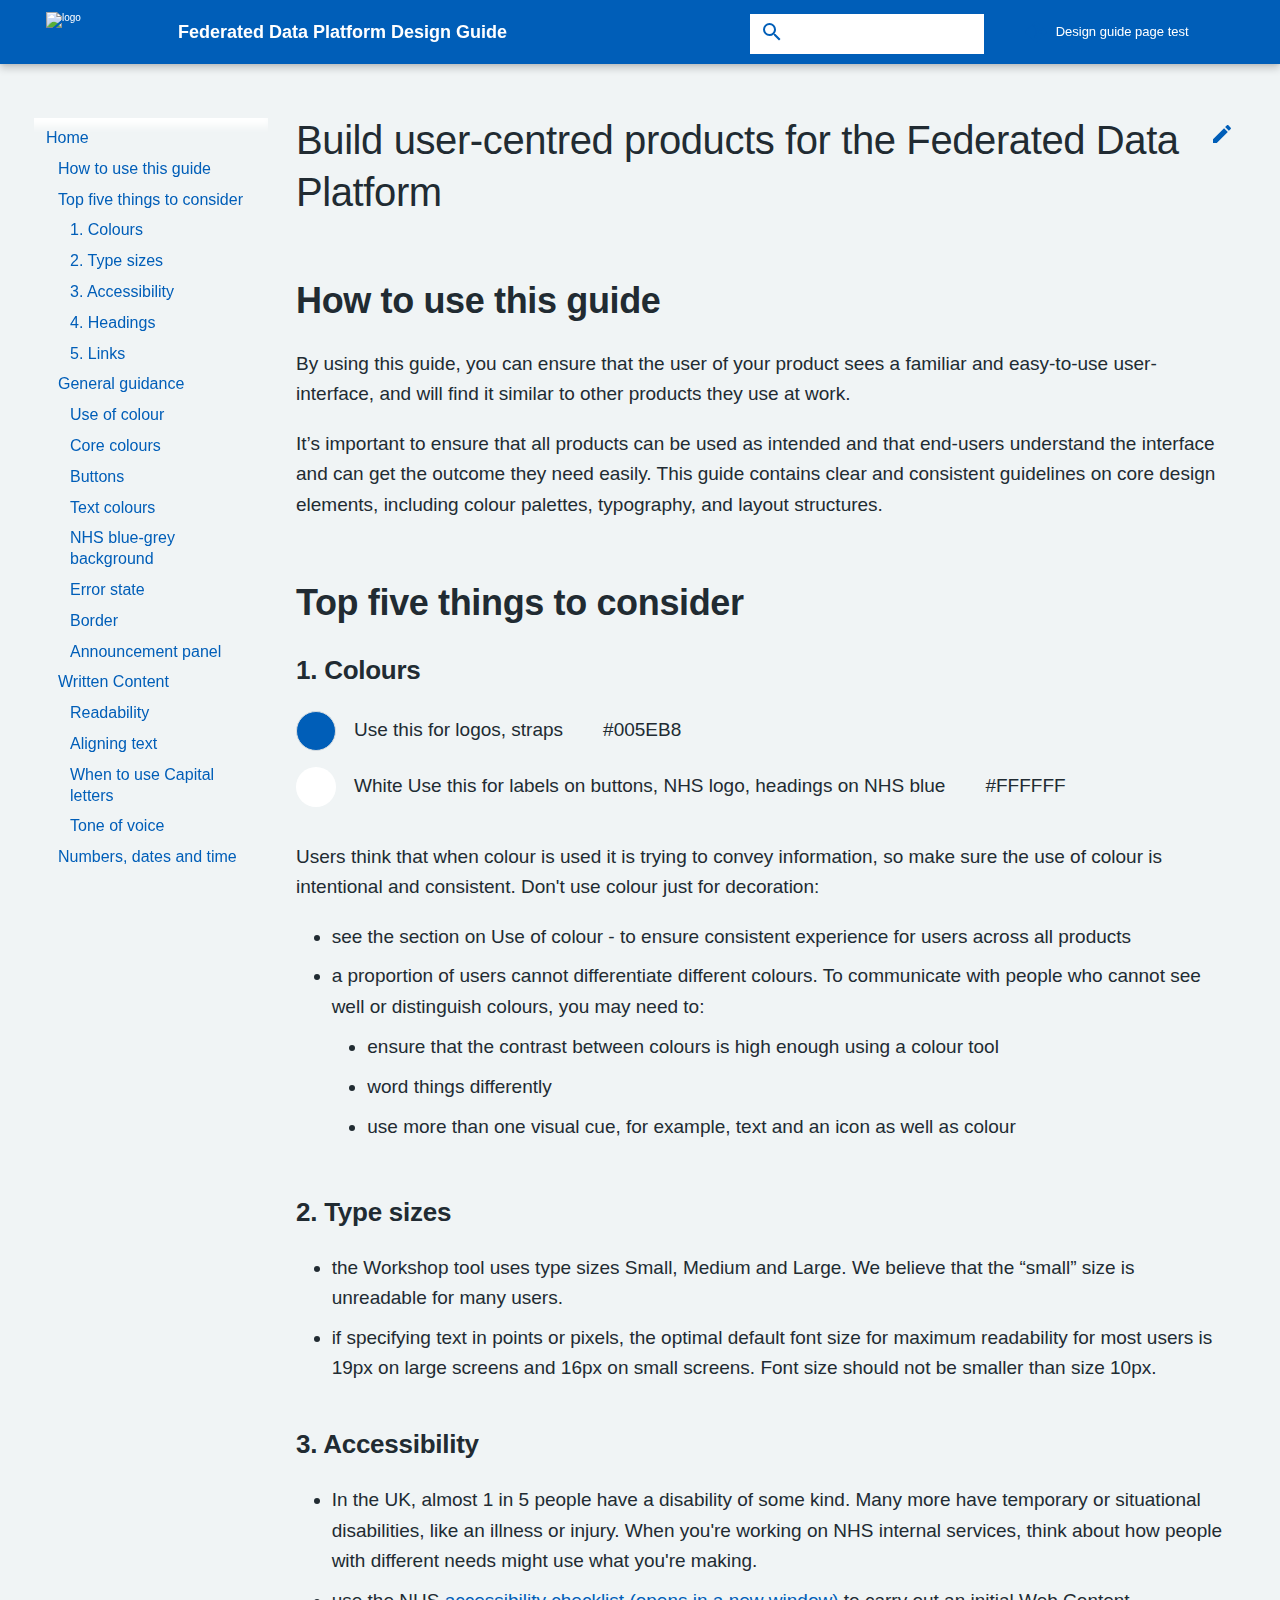
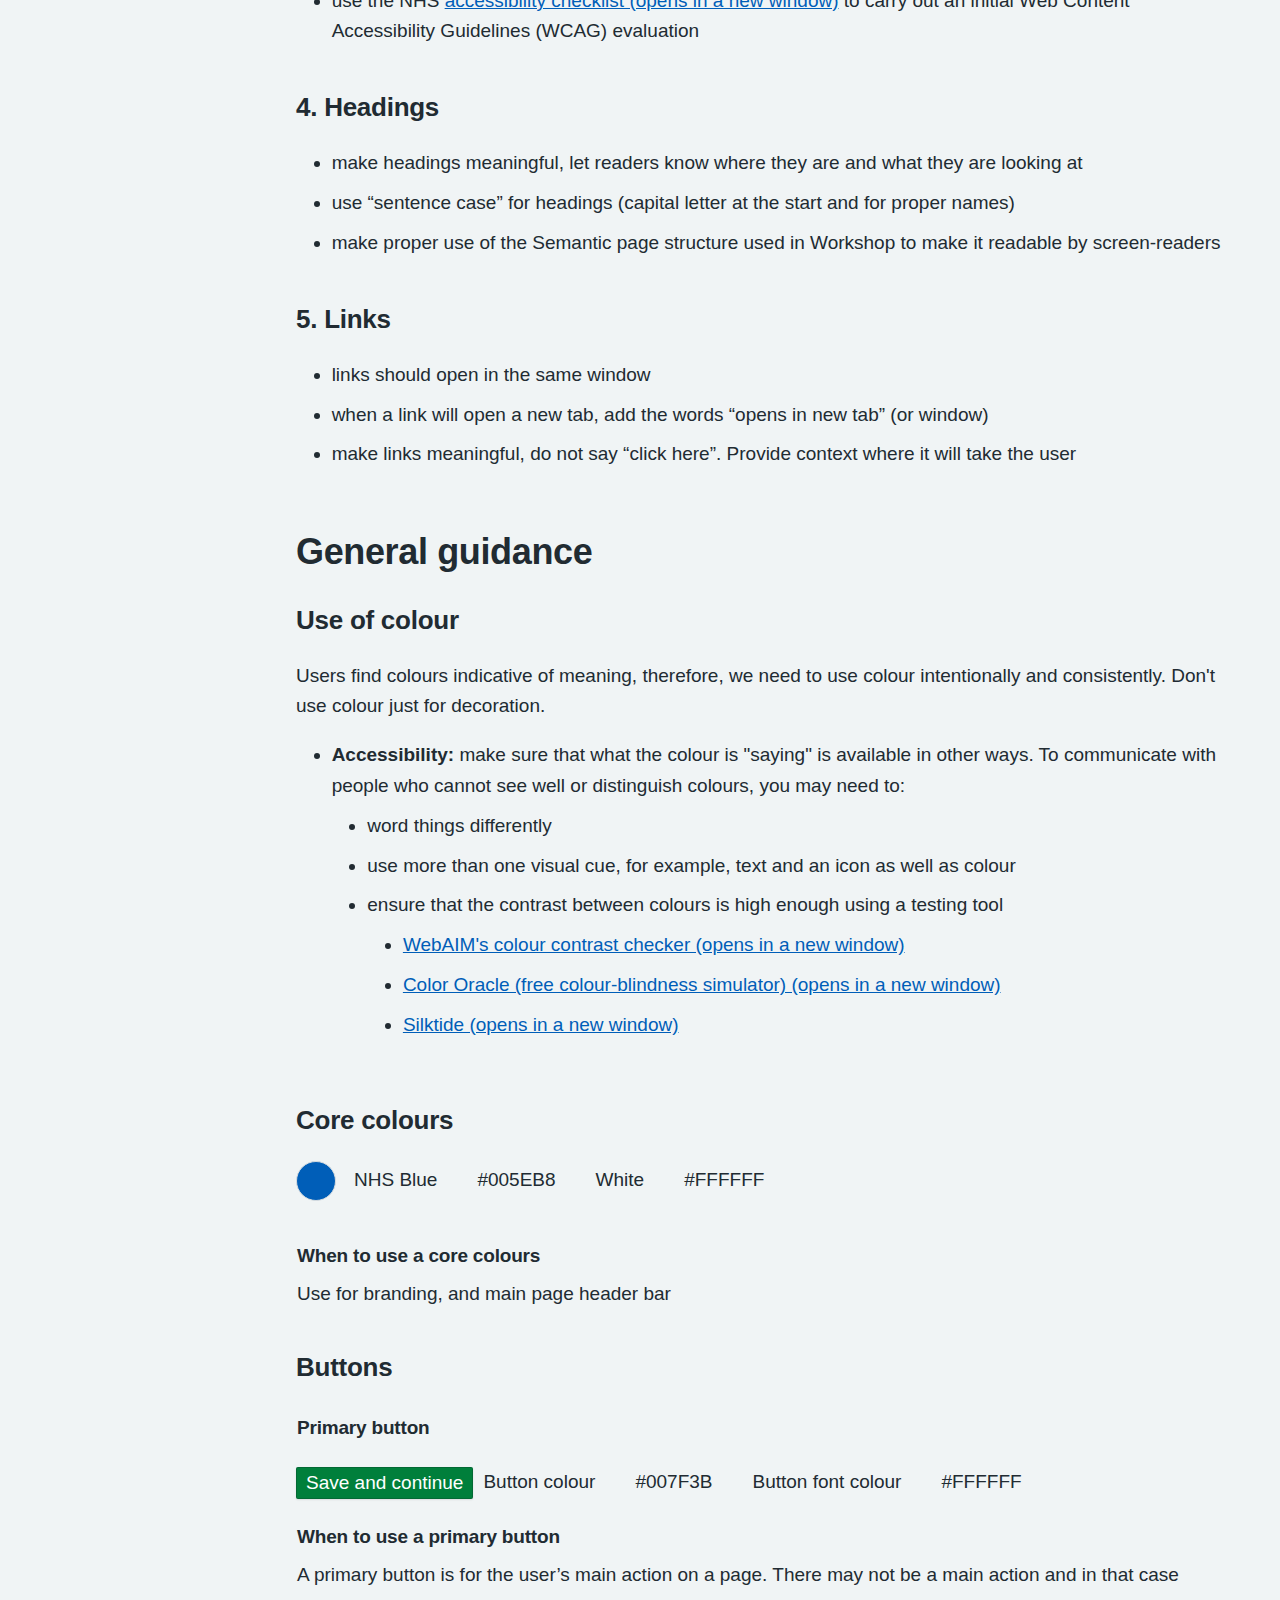
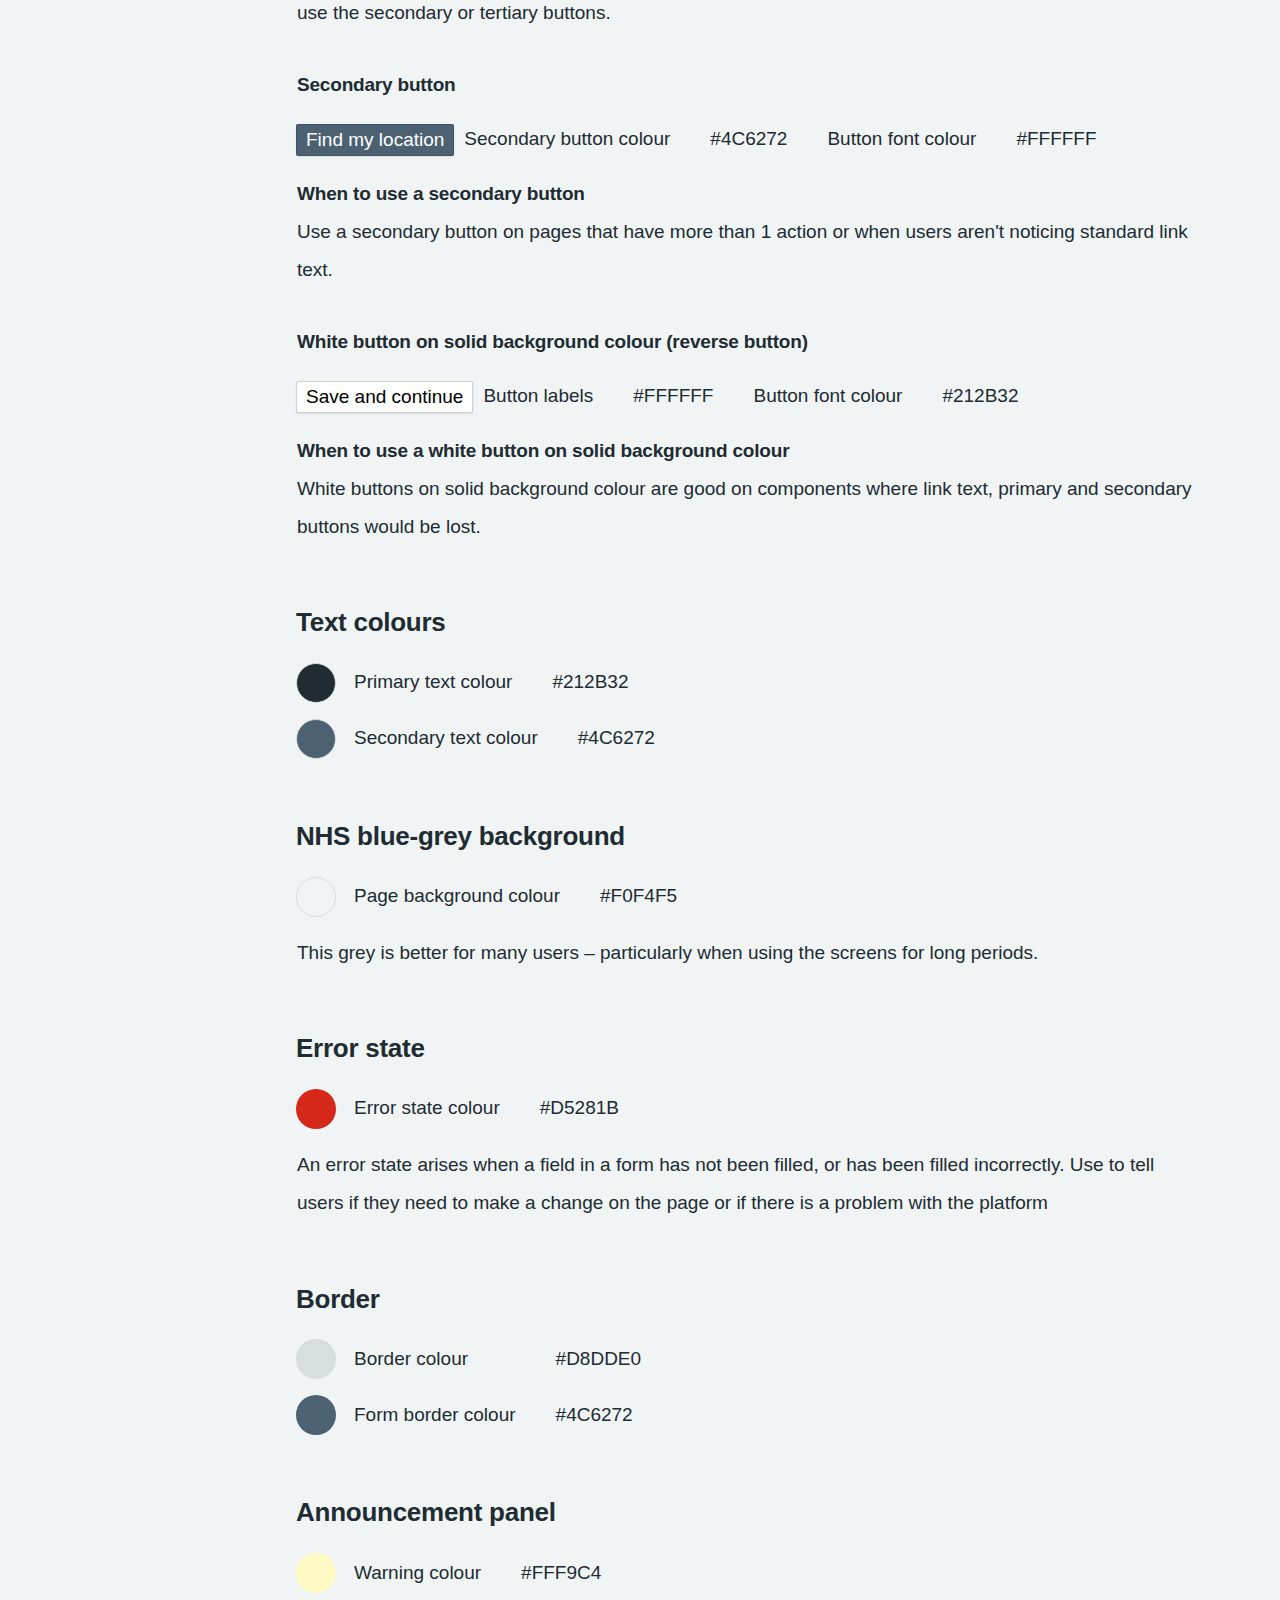
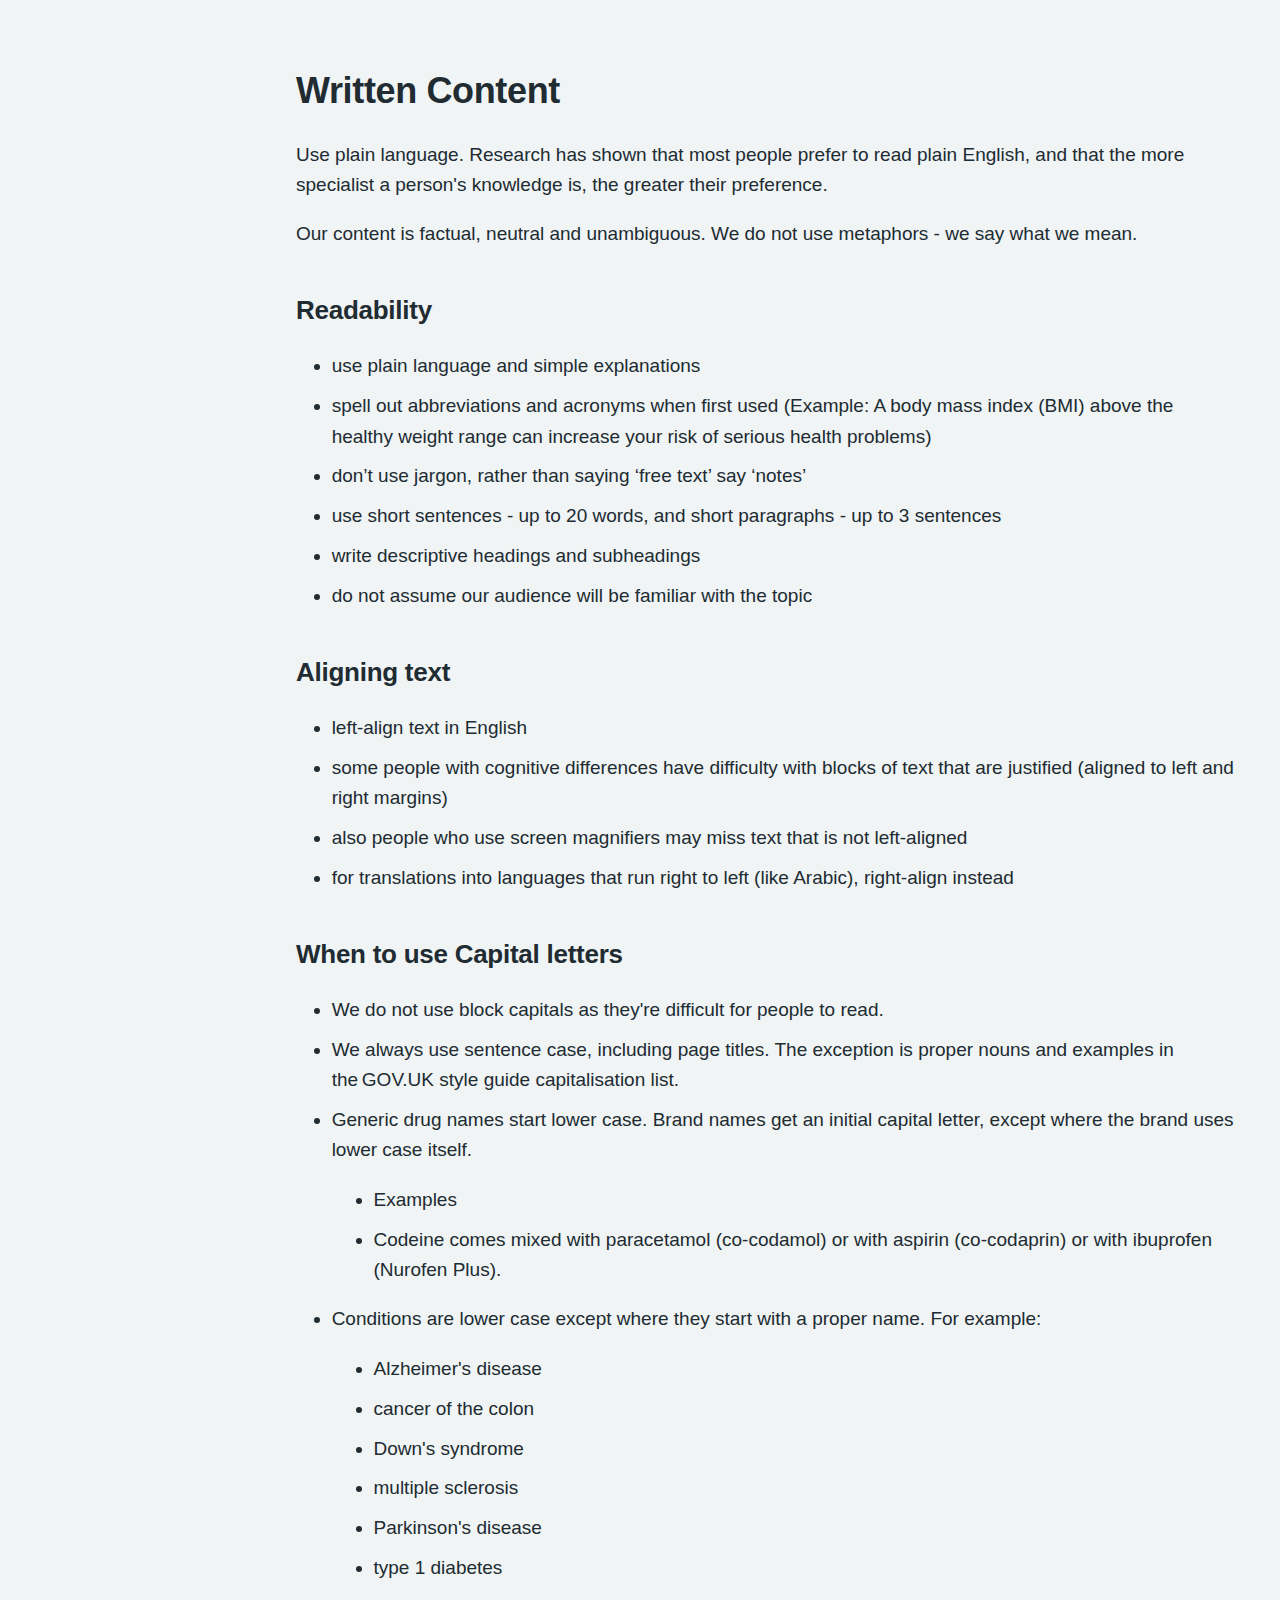
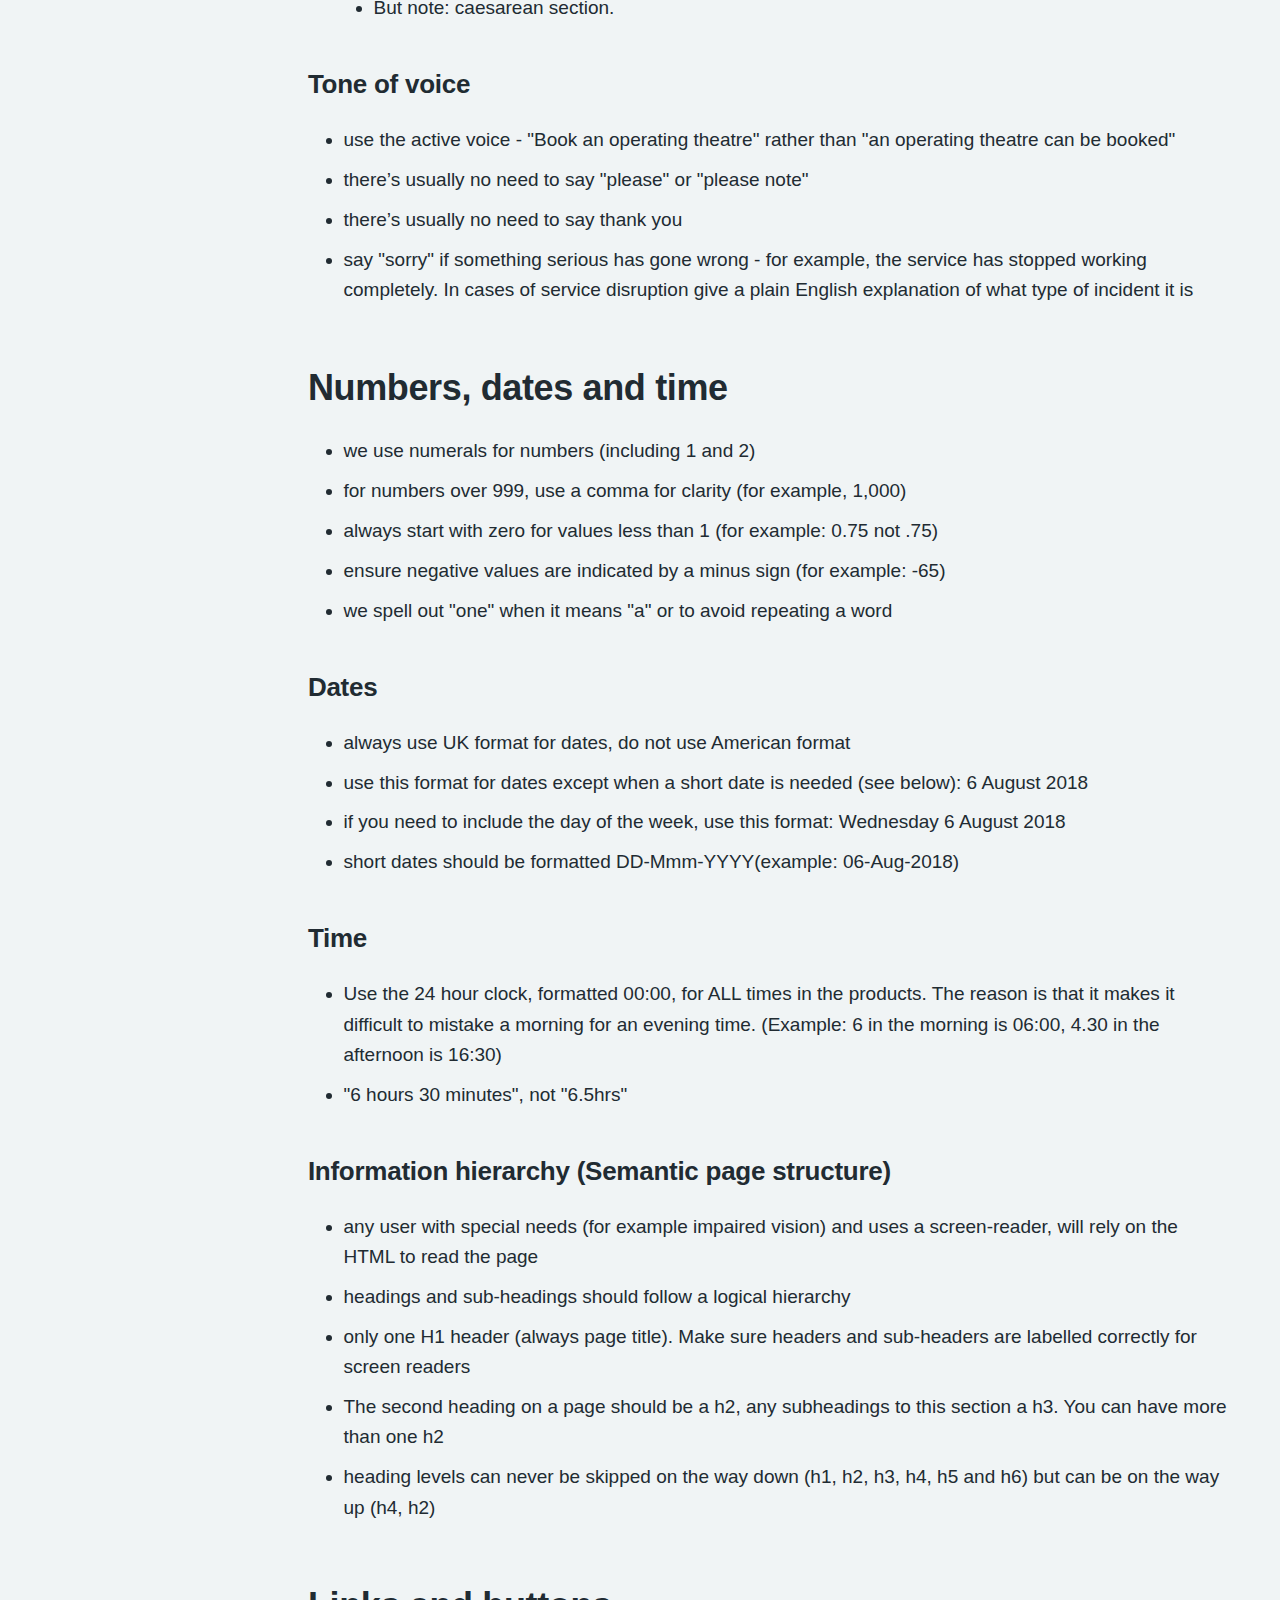
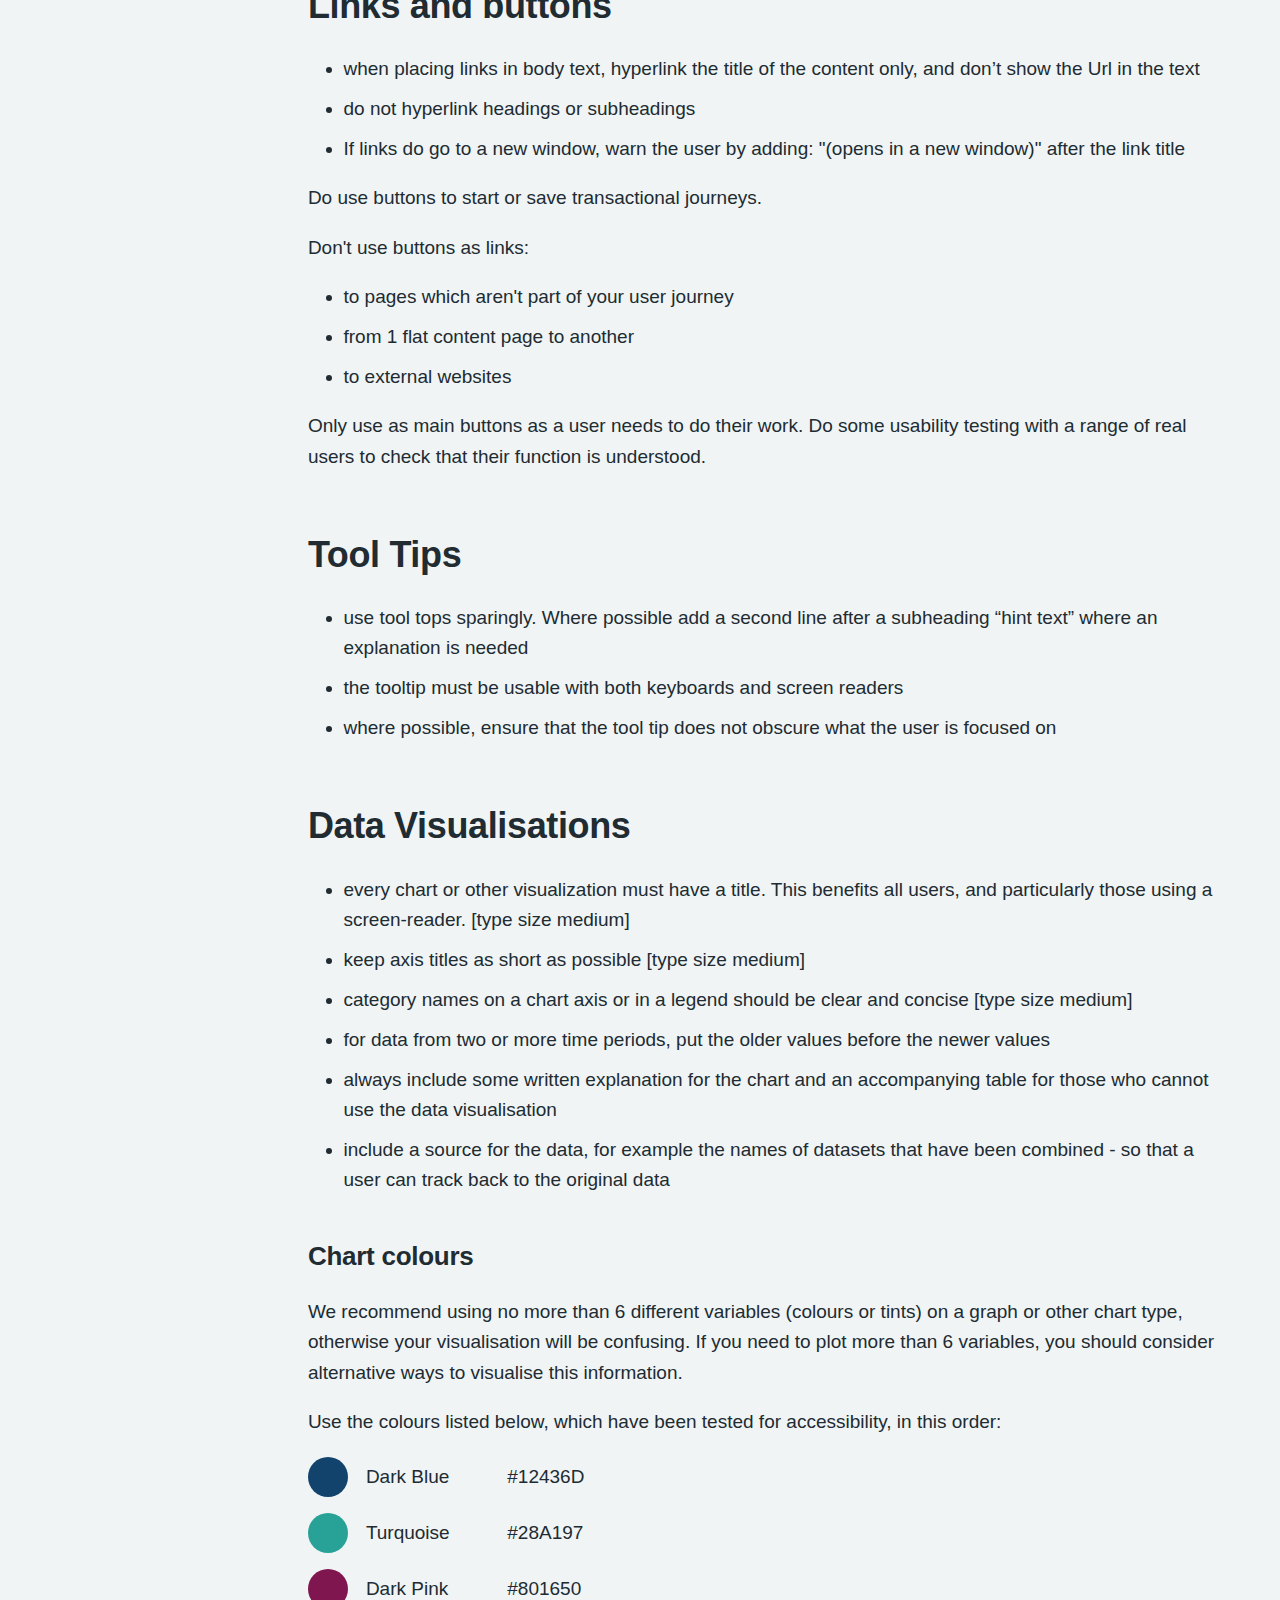
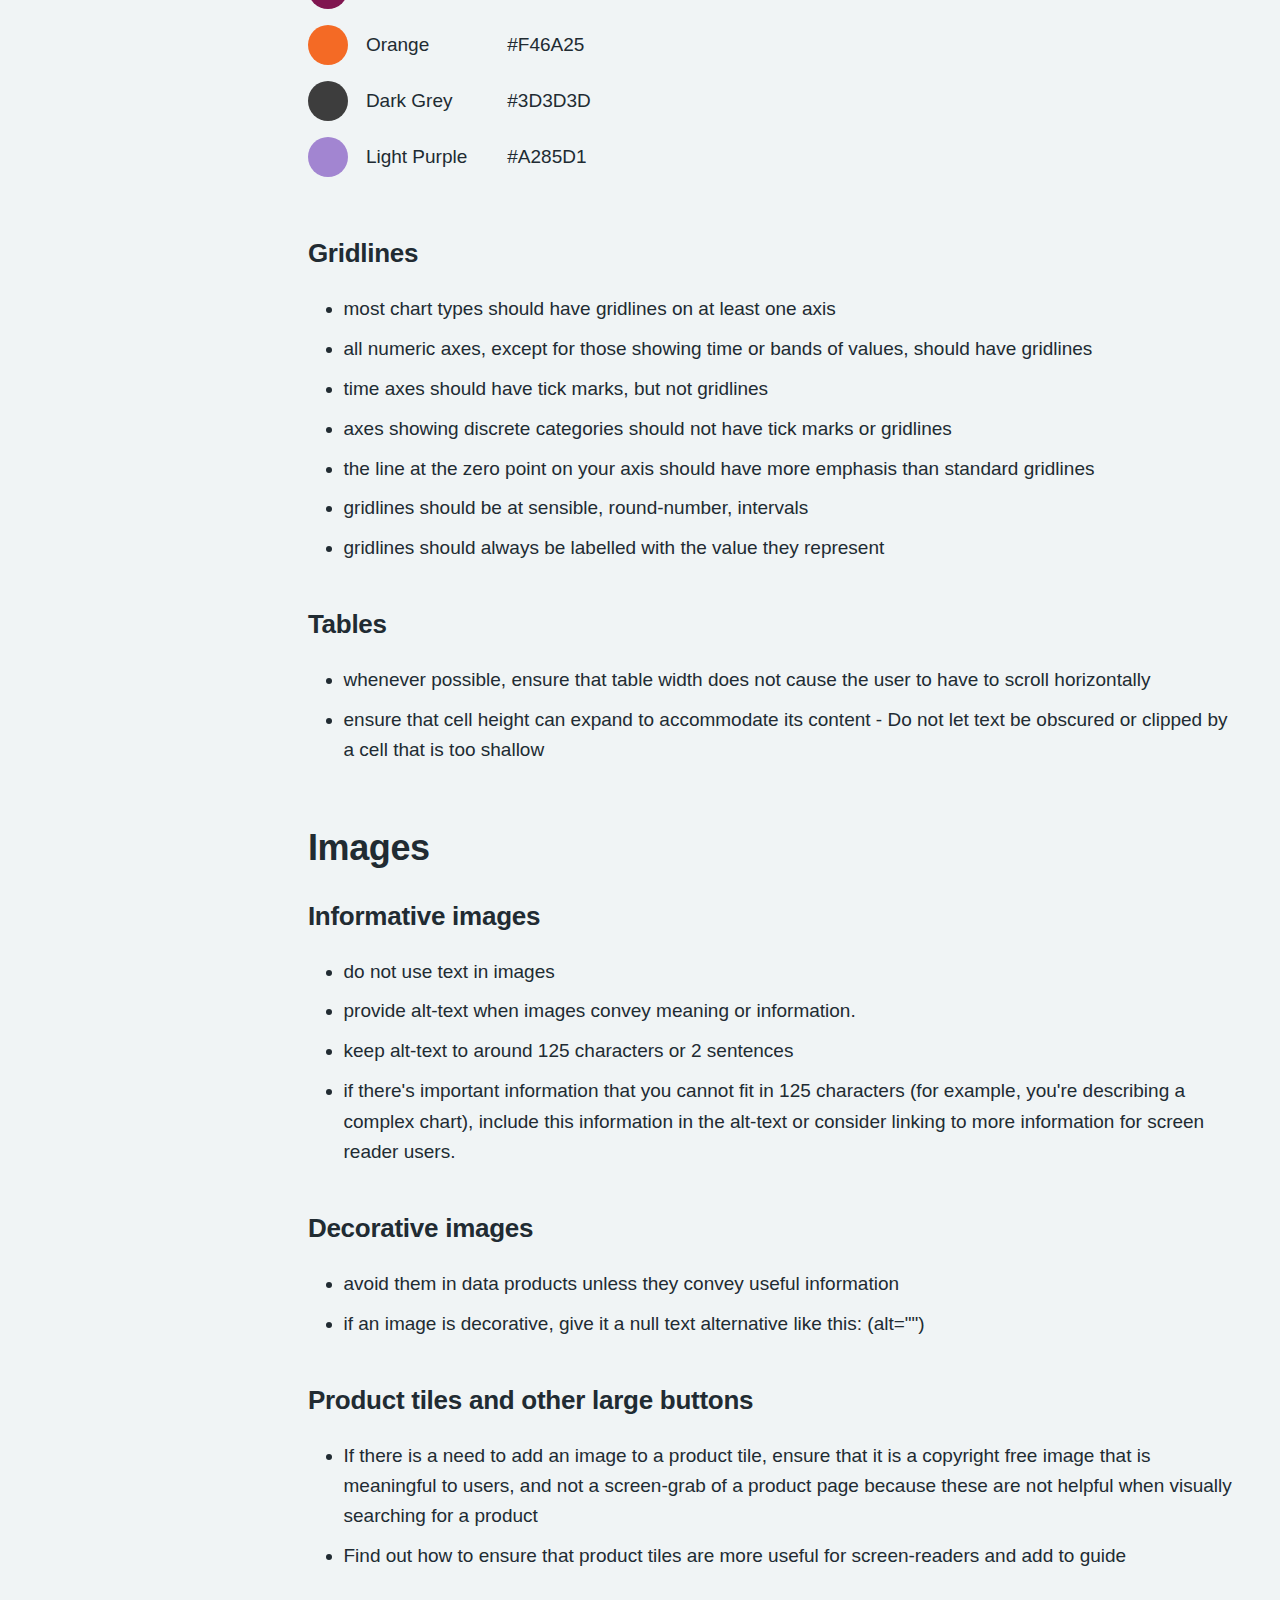
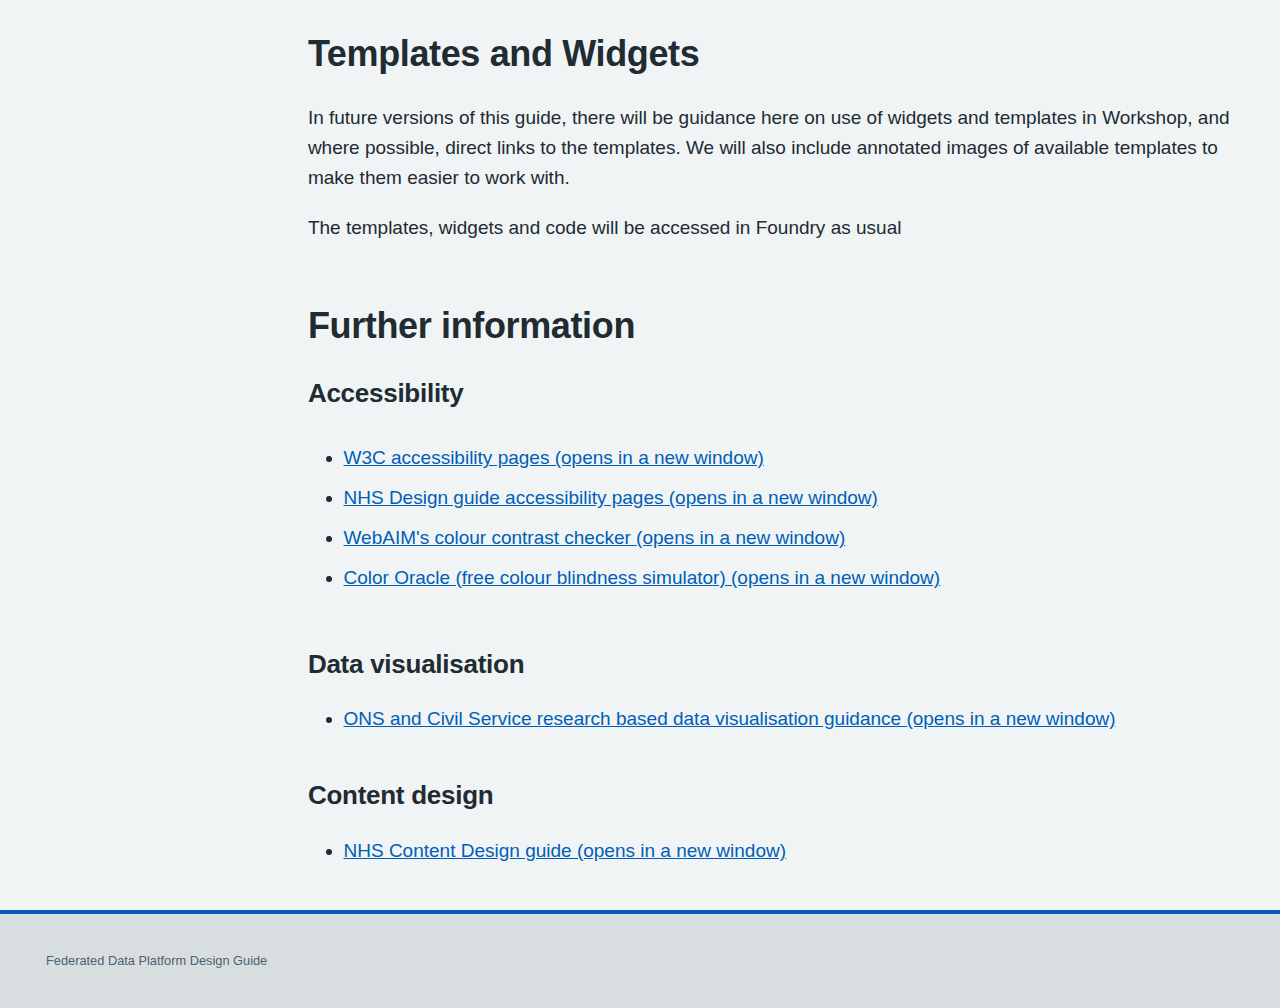
==== docs/index.html @ b6058d21 "Update index.html" ====
<!doctype html>
<html lang="en" class="no-js">
  <head>

      <meta charset="utf-8">
      <meta name="viewport" content="width=device-width,initial-scale=1">



      <link rel="icon" href="images/favicon/favicon.ico">
      <meta name="generator" content="mkdocs-1.4.2, mkdocs-material-8.5.10">
<link href="https://fonts.cdnfonts.com/css/frutiger" rel="stylesheet">


        <title>FDP Design Guide</title>



      <link rel="stylesheet" href="assets/stylesheets/main.975780f9.min.css">
      <link rel="stylesheet" href="assets/stylesheets/override-classes.css">


        <link rel="stylesheet" href="assets/stylesheets/palette.2505c338.min.css">



          <meta name="theme-color" content="#4051b5">










        <link rel="preconnect" href="https://fonts.gstatic.com" crossorigin>
        <link rel="stylesheet" href="https://fonts.googleapis.com/css?family=Arial:300,300i,400,400i,700,700i%7CRoboto+Mono:400,400i,700,700i&display=fallback">
        <style>:root{--md-text-font:"Arial";--md-code-font:"Roboto Mono"}</style>



      <link rel="stylesheet" href="extra.css">

    <script>__md_scope=new URL(".",location),__md_hash=e=>[...e].reduce((e,_)=>(e<<5)-e+_.charCodeAt(0),0),__md_get=(e,_=localStorage,t=__md_scope)=>JSON.parse(_.getItem(t.pathname+"."+e)),__md_set=(e,_,t=localStorage,a=__md_scope)=>{try{t.setItem(a.pathname+"."+e,JSON.stringify(_))}catch(e){}}</script>






  </head>







    <body dir="ltr" data-md-color-scheme="default" data-md-color-primary="indigo" data-md-color-accent="">



    <input class="md-toggle" data-md-toggle="drawer" type="checkbox" id="__drawer" autocomplete="off">
    <input class="md-toggle" data-md-toggle="search" type="checkbox" id="__search" autocomplete="off">
    <label class="md-overlay" for="__drawer"></label>
    <div data-md-component="skip">


        <a href="#build-user-centred-products-for-the-data-platform" class="md-skip">
          Skip to content
        </a>

    </div>
    <div data-md-component="announce">

    </div>




<header class="md-header" data-md-component="header">
  <nav class="md-header__inner md-grid" aria-label="Header">
    <a href="." title="Data platform | Developers design guide" class="md-header__button md-logo" aria-label="Data platform | Developers design guide" data-md-component="logo">

  <img src="images/nhs-blue-on-white.jpg" alt="logo">

    </a>
    <label class="md-header__button md-icon" for="__drawer">
      <svg xmlns="http://www.w3.org/2000/svg" viewBox="0 0 24 24"><path d="M3 6h18v2H3V6m0 5h18v2H3v-2m0 5h18v2H3v-2Z"/></svg>
    </label>
    <div class="md-header__title" data-md-component="header-title">
      <div class="md-header__ellipsis">
        <div class="md-header__topic">
          <span class="md-ellipsis">
          Federated Data Platform Design Guide <!--  Data platform | Developers design guide -->
          </span>
        </div>
        <div class="md-header__topic" data-md-component="header-topic">
          <span class="md-ellipsis">

              Federated Data Platform Design Guide

          </span>
        </div>
      </div>
    </div>



      <label class="md-header__button md-icon" for="__search">
        <svg xmlns="http://www.w3.org/2000/svg" viewBox="0 0 24 24"><path d="M9.5 3A6.5 6.5 0 0 1 16 9.5c0 1.61-.59 3.09-1.56 4.23l.27.27h.79l5 5-1.5 1.5-5-5v-.79l-.27-.27A6.516 6.516 0 0 1 9.5 16 6.5 6.5 0 0 1 3 9.5 6.5 6.5 0 0 1 9.5 3m0 2C7 5 5 7 5 9.5S7 14 9.5 14 14 12 14 9.5 12 5 9.5 5Z"/></svg>
      </label>
      <div class="md-search" data-md-component="search" role="dialog">
  <label class="md-search__overlay" for="__search"></label>
  <div class="md-search__inner" role="search">
    <form class="md-search__form" name="search">
      <input type="text" class="md-search__input" name="query" aria-label="Search" placeholder="Search" autocapitalize="off" autocorrect="off" autocomplete="off" spellcheck="false" data-md-component="search-query" required>
      <label class="md-search__icon md-icon" for="__search">
        <svg xmlns="http://www.w3.org/2000/svg" viewBox="0 0 24 24"><path d="M9.5 3A6.5 6.5 0 0 1 16 9.5c0 1.61-.59 3.09-1.56 4.23l.27.27h.79l5 5-1.5 1.5-5-5v-.79l-.27-.27A6.516 6.516 0 0 1 9.5 16 6.5 6.5 0 0 1 3 9.5 6.5 6.5 0 0 1 9.5 3m0 2C7 5 5 7 5 9.5S7 14 9.5 14 14 12 14 9.5 12 5 9.5 5Z"/></svg>
        <svg xmlns="http://www.w3.org/2000/svg" viewBox="0 0 24 24"><path d="M20 11v2H8l5.5 5.5-1.42 1.42L4.16 12l7.92-7.92L13.5 5.5 8 11h12Z"/></svg>
      </label>
      <nav class="md-search__options" aria-label="Search">

        <button type="reset" class="md-search__icon md-icon" title="Clear" aria-label="Clear" tabindex="-1">
          <svg xmlns="http://www.w3.org/2000/svg" viewBox="0 0 24 24"><path d="M19 6.41 17.59 5 12 10.59 6.41 5 5 6.41 10.59 12 5 17.59 6.41 19 12 13.41 17.59 19 19 17.59 13.41 12 19 6.41Z"/></svg>
        </button>
      </nav>

    </form>
    <div class="md-search__output">
      <div class="md-search__scrollwrap" data-md-scrollfix>
        <div class="md-search-result" data-md-component="search-result">
          <div class="md-search-result__meta">
            Initializing search
          </div>
          <ol class="md-search-result__list"></ol>
        </div>
      </div>
    </div>
  </div>
</div>


      <div class="md-header__source">
        <a href="https://github.com/baracoffice/pagetest" title="Go to repository" class="md-source" data-md-component="source">
  <div class="md-source__icon md-icon">

    <svg xmlns="http://www.w3.org/2000/svg" viewBox="0 0 448 512"><!--! Font Awesome Free 6.2.1 by @fontawesome - https://fontawesome.com License - https://fontawesome.com/license/free (Icons: CC BY 4.0, Fonts: SIL OFL 1.1, Code: MIT License) Copyright 2022 Fonticons, Inc.--><path d="M439.55 236.05 244 40.45a28.87 28.87 0 0 0-40.81 0l-40.66 40.63 51.52 51.52c27.06-9.14 52.68 16.77 43.39 43.68l49.66 49.66c34.23-11.8 61.18 31 35.47 56.69-26.49 26.49-70.21-2.87-56-37.34L240.22 199v121.85c25.3 12.54 22.26 41.85 9.08 55a34.34 34.34 0 0 1-48.55 0c-17.57-17.6-11.07-46.91 11.25-56v-123c-20.8-8.51-24.6-30.74-18.64-45L142.57 101 8.45 235.14a28.86 28.86 0 0 0 0 40.81l195.61 195.6a28.86 28.86 0 0 0 40.8 0l194.69-194.69a28.86 28.86 0 0 0 0-40.81z"/></svg>
  </div>
  <div class="md-source__repository">
    Design guide page test
  </div>
</a>
      </div>

  </nav>

</header>

    <div class="md-container" data-md-component="container">






      <main class="md-main" data-md-component="main">
        <div class="md-main__inner md-grid">



              <div class="md-sidebar md-sidebar--primary" data-md-component="sidebar" data-md-type="navigation" >
                <div class="md-sidebar__scrollwrap">
                  <div class="md-sidebar__inner">





<nav class="md-nav md-nav--primary md-nav--integrated" aria-label="Navigation" data-md-level="0">
  <label class="md-nav__title" for="__drawer">
    <a href="." title="Data platform | Developers design guide" class="md-nav__button md-logo" aria-label="Data platform | Developers design guide" data-md-component="logo">

  <img src="images/nhs-blue-on-white.jpg" alt="logo">

    </a>
    <!-- Data platform | Developers design guide -->
  </label>

    <div class="md-nav__source">
      <a href="https://github.com/baracoffice/pagetest" title="Go to repository" class="md-source" data-md-component="source">
  <div class="md-source__icon md-icon">

    <svg xmlns="http://www.w3.org/2000/svg" viewBox="0 0 448 512"><!--! Font Awesome Free 6.2.1 by @fontawesome - https://fontawesome.com License - https://fontawesome.com/license/free (Icons: CC BY 4.0, Fonts: SIL OFL 1.1, Code: MIT License) Copyright 2022 Fonticons, Inc.--><path d="M439.55 236.05 244 40.45a28.87 28.87 0 0 0-40.81 0l-40.66 40.63 51.52 51.52c27.06-9.14 52.68 16.77 43.39 43.68l49.66 49.66c34.23-11.8 61.18 31 35.47 56.69-26.49 26.49-70.21-2.87-56-37.34L240.22 199v121.85c25.3 12.54 22.26 41.85 9.08 55a34.34 34.34 0 0 1-48.55 0c-17.57-17.6-11.07-46.91 11.25-56v-123c-20.8-8.51-24.6-30.74-18.64-45L142.57 101 8.45 235.14a28.86 28.86 0 0 0 0 40.81l195.61 195.6a28.86 28.86 0 0 0 40.8 0l194.69-194.69a28.86 28.86 0 0 0 0-40.81z"/></svg>
  </div>
  <div class="md-source__repository">
    Design guide page test
  </div>
</a>
    </div>

  <ul class="md-nav__list" data-md-scrollfix>










    <li class="md-nav__item md-nav__item--active">

      <input class="md-nav__toggle md-toggle" data-md-toggle="toc" type="checkbox" id="__toc">





        <label class="md-nav__link md-nav__link--active" for="__toc">
          Home
          <span class="md-nav__icon md-icon"></span>
        </label>

      <a href="." class="md-nav__link">
        Home
      </a>



<nav class="md-nav md-nav--secondary" aria-label="Table of contents">






    <label class="md-nav__title" for="__toc">
      <span class="md-nav__icon md-icon"></span>
      Table of contents
    </label>
    <ul class="md-nav__list" data-md-component="toc" data-md-scrollfix>

        <li class="md-nav__item">
  <a href="#how-to-use-this-guide" class="md-nav__link">
    How to use this guide
  </a>

</li>

        <li class="md-nav__item">
  <a href="#top-five-things-to-consider" class="md-nav__link">
    Top five things to consider
  </a>

    <nav class="md-nav" aria-label="Top five things to consider">
      <ul class="md-nav__list">

          <li class="md-nav__item">
  <a href="#1-core-colours" class="md-nav__link">
    1. Colours
  </a>

</li>

          <li class="md-nav__item">
  <a href="#2-type-sizes" class="md-nav__link">
    2.   Type sizes
  </a>

</li>

          <li class="md-nav__item">
  <a href="#3-accessibility" class="md-nav__link">
    3.   Accessibility
  </a>

</li>

          <li class="md-nav__item">
  <a href="#4-headings" class="md-nav__link">
    4.   Headings
  </a>

</li>

          <li class="md-nav__item">
  <a href="#5-links" class="md-nav__link">
    5.   Links
  </a>

</li>

      </ul>
    </nav>

</li>

        <li class="md-nav__item">
  <a href="#guidance-on-use-of-colour" class="md-nav__link">
    <!-- Guidance on use of colour -->General guidance
  </a>

    <nav class="md-nav" aria-label="Guidance on use of colour">
      <ul class="md-nav__list">

        <li class="md-nav__item">
        <a href="#use-of-colours" class="md-nav__link">
          Use of colour

        </a>

        </li>

          <li class="md-nav__item">
  <a href="#core-colours" class="md-nav__link">
    Core colours
  </a>

</li>

          <li class="md-nav__item">
  <a href="#buttons" class="md-nav__link">
    Buttons
  </a>

</li>

<li class="md-nav__item">
<a href="#text-colours" class="md-nav__link">
Text colours
</a>

</li>

          <li class="md-nav__item">
  <a href="#nhs-blue-grey-background" class="md-nav__link">
    NHS blue-grey background
  </a>

</li>

          <li class="md-nav__item">
  <a href="#error-state" class="md-nav__link">
    Error state
  </a>

</li>

          <!-- <li class="md-nav__item">
  <a href="#link-colours" class="md-nav__link">
    Link colours
  </a>

</li> -->

<li class="md-nav__item">
<a href="#border" class="md-nav__link">
Border
</a>

</li>

<li class="md-nav__item">
<a href="#announcement" class="md-nav__link">
Announcement panel
</a>

</li>

      </ul>
    </nav>

</li>

        <li class="md-nav__item">
  <a href="#written-content" class="md-nav__link">
    Written Content
  </a>

    <nav class="md-nav" aria-label="Written Content">
      <ul class="md-nav__list">



<li class="md-nav__item">
<a href="#readability" class="md-nav__link">
Readability
</a>

</li>

<li class="md-nav__item">
<a href="#aligning-text" class="md-nav__link">
Aligning text
</a>

</li>

          <li class="md-nav__item">
  <a href="#when-to-use-capital-letters" class="md-nav__link">
    When to use Capital letters
  </a>

</li>

          <li class="md-nav__item">
  <a href="#tone-of-voice" class="md-nav__link">
    Tone of voice
  </a>

</li>

      </ul>
    </nav>

</li>

        <li class="md-nav__item">
  <a href="#numbers-dates-and-time" class="md-nav__link">
    Numbers, dates and time
  </a>

    <nav class="md-nav" aria-label="Numbers, dates and time">
      <ul class="md-nav__list">

          <li class="md-nav__item">
  <a href="#dates" class="md-nav__link">
    Dates
  </a>

</li>

          <li class="md-nav__item">
  <a href="#time" class="md-nav__link">
    Time
  </a>

</li>

          <!-- <li class="md-nav__item">
  <a href="#other-numbers" class="md-nav__link">
    Other numbers
  </a>

</li>

          <li class="md-nav__item">
  <a href="#typography" class="md-nav__link">
    Typography
  </a>

</li> -->

      </ul>
    </nav>

</li>


<li class="md-nav__item">
<a href="#information" class="md-nav__link">
Information hierarchy (Semantic page structure)
</a>

</li>
<li class="md-nav__item">
<a href="#links-and-buttons" class="md-nav__link">
Links and buttons
</a>

</li>

        <li class="md-nav__item">
  <a href="#tool-tips" class="md-nav__link">
    Tool Tips
  </a>

</li>
<li class="md-nav__item">
<a href="#data-visualisations" class="md-nav__link">
Data Visualisations
</a>

<nav class="md-nav" aria-label="Data Visualisations">
<ul class="md-nav__list">

  <li class="md-nav__item">
<a href="#chart-colours" class="md-nav__link">
Chart colours
</a>

</li>

  <li class="md-nav__item">
<a href="#gridlines" class="md-nav__link">
Gridlines
</a>

</li>

<li class="md-nav__item">
<a href="#table" class="md-nav__link">
Tables
</a>

</li>

</ul>
</nav>

</li>


        <li class="md-nav__item">
  <a href="#images" class="md-nav__link">
    Images
  </a>

    <nav class="md-nav" aria-label="Images">
      <ul class="md-nav__list">

          <li class="md-nav__item">
  <a href="#informative-images" class="md-nav__link">
    Informative images
  </a>

</li>

          <li class="md-nav__item">
  <a href="#decorative-images" class="md-nav__link">
    Decorative images
  </a>

</li>

          <li class="md-nav__item">
  <a href="#product-tiles-and-other-large-buttons" class="md-nav__link">
    Product tiles and other large buttons
  </a>

</li>

      </ul>
    </nav>

</li>


        <li class="md-nav__item">
  <a href="#templates-and-widgets" class="md-nav__link">
    Templates and Widgets
  </a>

</li>

        <li class="md-nav__item">
  <a href="#further-information" class="md-nav__link">
    Further information
  </a>

    <nav class="md-nav" aria-label="Further information">
      <ul class="md-nav__list">

          <li class="md-nav__item">
  <a href="#accessibility" class="md-nav__link">
    Accessibility
  </a>

</li>

          <li class="md-nav__item">
  <a href="#data-visualisation" class="md-nav__link">
    Data visualisation
  </a>

</li>

          <li class="md-nav__item">
  <a href="#content-design" class="md-nav__link">
    Content design
  </a>

</li>

      </ul>
    </nav>

</li>

    </ul>

</nav>

    </li>



  </ul>
</nav>
                  </div>
                </div>
              </div>




            <div class="md-content" data-md-component="content">
              <article class="md-content__inner md-typeset">



  <a href="https://github.com/baracoffice/pagetest/edit/main/docs/index.md" title="Edit this page" class="md-content__button md-icon">

    <svg xmlns="http://www.w3.org/2000/svg" viewBox="0 0 24 24"><path d="M20.71 7.04c.39-.39.39-1.04 0-1.41l-2.34-2.34c-.37-.39-1.02-.39-1.41 0l-1.84 1.83 3.75 3.75M3 17.25V21h3.75L17.81 9.93l-3.75-3.75L3 17.25Z"/></svg>
  </a>


<h1 id="build-user-centred-products-for-the-data-platform">Build user-centred products for the Federated Data Platform</h1>
<h2 id="how-to-use-this-guide">How to use this guide</h2>
<p>By using this guide, you can ensure that the user of your product sees a familiar and easy-to-use user-interface, and will find it similar to other products they use at work.</p>
<p>It’s important to ensure that all products can be used as intended and that end-users understand the interface and can get the outcome they need easily. This guide contains clear and consistent guidelines on core design elements, including colour palettes, typography, and layout structures.</p>
<!-- <p>In the final version you will also find screengrabs of templates to be used in Workshop - with annotations to explain which Workshop widgets to use.</p> -->
<h2 id="top-five-things-to-consider">Top five things to consider</h2>
<h3 id="1-core-colours">1. Colours</h3>
<table class="app-colour-list" summary="Table of main colours">
    <tbody>
      <tr class="app-colour-list__row">
        <th class="app-colour-list__column app-colour-list__column--name">
          <span class="app-colour-list__swatch app-colour-list__swatch--border" style="background-color:#005EB8"></span>
        </th>
        <td class="app-colour-list__column app-colour-list__column--colour lft-align">
          <span>Use this for logos, straps </span>
        </td>
        <td class="app-colour-list__column app-colour-list__column--colour lft-align">
          <span>#005EB8</span>
        </td>
      </tr>

      <tr class="app-colour-list__row">
        <th class="app-colour-list__column .app-colour-list__swatch--border">
          <span class="app-colour-list__swatch" style="background-color:#FFFFFF"></span>
        </th>
        <td class="app-colour-list__column app-colour-list__column--colour lft-align">
          <span>White Use this for labels on buttons, NHS logo, headings on NHS blue </span>
        </td>

        <td class="app-colour-list__column app-colour-list__column--colour lft-align">
          <span>#FFFFFF</span>
        </td>
      </tr>

    </tbody>
  </table>




<!-- <ul>
<li>
<p><p class="inline-container">NHS Blue<span class="colour-rect" style="--colour: #005EB8; --txt_clr: white">#005EB8</span> Use this for logos, straps</p></p>
</li>
<li>
<p><p class="inline-container">White<span class="colour-rect app-colour-list__swatch--border" style="--colour: #FFFFFF; --txt_clr: black">#FFFFFF</span> Use this for labels on buttons, NHS logo, headings on NHS blue</p></p>
</li>
</ul> -->
<p>Users think that when colour is used it is trying to convey information, so make sure the use of colour is intentional and consistent. Don't use colour just for decoration: </p>
<ul>
<li>see the section on Use of colour - to ensure consistent experience for users across all products </li>
<li>a proportion of users cannot differentiate different colours. To communicate with people who cannot see well or distinguish colours, you may need to: <ul>
<li>ensure that the contrast between colours is high enough using a colour tool</li>
<li>word things differently</li>
<li>use more than one visual cue, for example, text and an icon as well as colour</li>
</ul>
</li>
</ul>
<h3 id="2-type-sizes">2.   Type sizes</h3>
<ul>
<li>the Workshop tool uses type sizes Small, Medium and Large. We believe that the “small” size is unreadable for many users.</li>
<li>if specifying text in points or pixels, the optimal default font size for maximum readability for most users is 19px on large screens and 16px on small screens. Font size should not be smaller than size 10px.</li>
</ul>
<h3 id="3-accessibility">3.   Accessibility</h3>
<ul>
<li>In the UK, almost 1 in 5 people have a disability of some kind. Many more have temporary or situational disabilities, like an illness or injury. When you're working on NHS internal services, think about how people with different needs might use what you're making.  </li>
<!-- <li>set up automated accessibility testing and fix issues you identify</li> -->
<li class="page-body-link">use the NHS <a href="https://nhsdigital.github.io/accessibility-checklist/" target="_blank">accessibility checklist (opens in a new window)</a> to carry out an initial Web Content Accessibility Guidelines (WCAG) evaluation</li>
</ul>
<h3 id="4-headings">4.   Headings</h3>
<ul>
<li>make headings meaningful, let readers know where they are and what they are looking at </li>
<li>use “sentence case” for headings (capital letter at the start and for proper names)  </li>
<li>make proper use of the Semantic page structure used in Workshop to make it readable by screen-readers</li>
</ul>
<h3 id="5-links">5.   Links</h3>
<ul>
  <li>links should open in the same window </li>
<li>when a link will open a new tab, add the words “opens in new tab” (or window)</li>
<li>make links meaningful, do not say “click here”. Provide context where it will take the user</li>
</ul>
<h2 id="guidance-on-use-of-colour">General guidance</h2>
<h3 id="use-of-colours">Use of colour</h2>
<p>Users find colours indicative of meaning, therefore, we need to use colour intentionally and consistently. Don't use colour just for decoration.</p>
<ul>
<li><strong>Accessibility:</strong> make sure that what the colour is "saying" is available in other ways. To communicate with people who cannot see well or distinguish colours, you may need to:<ul>
<li>word things differently </li>
<li>use more than one visual cue, for example, text and an icon as well as colour</li>
<li>ensure that the contrast between colours is high enough using a testing tool <ul>
<li class="page-body-link"><a href="https://webaim.org/resources/contrastchecker/" target="_blank">WebAIM's colour contrast checker (opens in a new window)</a></li>
<li class="page-body-link"><a href="https://colororacle.org/" target="_blank">Color Oracle (free colour-blindness simulator) (opens in a new window)</a></li>
<li class="page-body-link"><a href="https://silktide.com/" target="_blank">Silktide (opens in a new window)</a></li>
</ul>
</li>
</ul>
</li>
</ul>

<h3 id="core-colours">Core colours</h3>

<table class="app-colour-list" summary="Table of main colours">
    <tbody>
<!--
      <tr class="app-colour-list__row">
        <td colspan="3" class="remove-btmargin">
          <h3 id="core-colours">Core colours</h3>
        </td>
      </tr> -->

      <tr class="app-colour-list__row">
        <th class="app-colour-list__column app-colour-list__column--name">
          <span class="app-colour-list__swatch app-colour-list__swatch--border" style="background-color:#005EB8"></span>
        </th>
        <td class="app-colour-list__column app-colour-list__column--colour lft-align">
          <span>NHS Blue</span>
        </td>
        <td class="app-colour-list__column app-colour-list__column--colour lft-align">
          <span>#005EB8</span>
        </td>
        <td class="app-colour-list__column app-colour-list__column--colour lft-align">
          <span>White</span>
        </td>
        <td class="app-colour-list__column app-colour-list__column--colour lft-align">
          <span>#FFFFFF</span>
        </td>
      </tr>

      <tr class="app-colour-list__row">
        <td colspan="3">
          <h4 class="no-margin-bt">When to use a core colours </h4>
          <p class="no-margin-tp">Use for branding, and main page header bar </p>
        </td>
      </tr>
    </tbody>
  </table>
  <h3 id="buttons" class="no-margin-tp">Buttons</h3>
<table class="app-colour-list" summary="Table of main colours">
    <tbody>

<tr class="app-colour-list__row">
        <td colspan="3">
          <h4 class="no-margin-bt no-margin-tp">Primary button</h4>
        </td>
      </tr>


      <tr class="app-colour-list__row">
        <th class="app-colour-list__column app-colour-list__column--name no-margin-bt no-padding-bt">
          <!-- <span class="app-colour-list__swatch" style="background-color:#007F3B"></span> -->
          <button class="button">Save and continue</button>
        </th>
        <td class="app-colour-list__column app-colour-list__column--colour lft-align">
          <span>Button colour</span>
        </td>

        <td class="app-colour-list__column app-colour-list__column--colour lft-align">
          <span>#007F3B</span>

        </td>
        <td class="app-colour-list__column app-colour-list__column--colour lft-align">
          <span>Button font colour</span>
        </td>

        <td class="app-colour-list__column app-colour-list__column--colour lft-align">
          <span>#FFFFFF</span>

        </td>
      </tr>


      <tr class="app-colour-list__row">
        <td colspan="3">
<h4 class="no-margin-bt no-margin-tp">When to use a primary button </h4>
          <span>A primary button is for the user’s main action on a page. There may not be a main action and in that case use the secondary or tertiary buttons.</span>
        </td>
      </tr>

      <tr class="app-colour-list__row">
              <td colspan="3">

              </td>
            </tr>

      <tr class="app-colour-list__row">
              <td colspan="3" class="no-margin-bt no-margin-tp">
                <h4 class="no-margin-bt no-margin-tp">Secondary button</h4>
              </td>
            </tr>


      <tr class="app-colour-list__row">
        <th class="app-colour-list__column app-colour-list__column--name no-margin-bt no-padding-bt">
          <!-- <span class="app-colour-list__swatch" style="background-color:#4C6272"></span> -->
          <button class="secondary-button">Find my location</button>
        </th>
        <td class="app-colour-list__column app-colour-list__column--colour lft-align">
          <span>Secondary button colour</span>
        </td>

        <td class="app-colour-list__column app-colour-list__column--colour lft-align">
          <span>#4C6272</span>
        </td>
        <td class="app-colour-list__column app-colour-list__column--colour lft-align">
          <span>Button font colour </span>
        </td>

        <td class="app-colour-list__column app-colour-list__column--colour lft-align">
          <span>#FFFFFF</span>
        </td>
      </tr>


      <tr class="app-colour-list__row">
        <td colspan="3">
          <h4 class="no-margin-bt no-margin-tp">When to use a secondary button </h4>
          <span>Use a secondary button on pages that have more than 1 action or when users aren't noticing standard link text.</span>
        </td>
      </tr>

      <tr class="app-colour-list__row">
              <td colspan="3">

              </td>
            </tr>

      <!-- <tr class="app-colour-list__row">
        <th class="app-colour-list__column app-colour-list__column--name">
          <span class="app-colour-list__swatch" style="background-color:#4C6272"></span>
        </th>
        <td class="app-colour-list__column app-colour-list__column--colour lft-align">
          <span>Secondary button colour</span>
        </td>

        <td class="app-colour-list__column app-colour-list__column--colour lft-align">
          <span>#4C6272</span>
        </td>
      </tr>


      <tr class="app-colour-list__row">
        <td colspan="3">
          <h4 class="no-margin-bt">When to use a secondary button </h4>
          <span>Use a secondary button on pages that have more than 1 action or when users aren't noticing standard link text.</span>
        </td>
      </tr> -->

      <tr class="app-colour-list__row">
              <td colspan="3" class="no-margin-bt no-margin-tp">
                <h4 class="no-margin-bt no-margin-tp">White button on solid background colour (reverse button)</h4>
              </td>
            </tr>

      <tr class="app-colour-list__row">
        <th class="app-colour-list__column app-colour-list__column--name no-margin-bt no-padding-bt">
          <button class="white-button">Save and continue</button>
          <!-- <span class="app-colour-list__swatch app-colour-list__swatch--border" style="background-color:#FFFFFF"></span> -->
        </th>
        <td class="app-colour-list__column app-colour-list__column--colour lft-align">
          <span>Button labels</span>
        </td>

        <td class="app-colour-list__column app-colour-list__column--colour lft-align">
          <span>#FFFFFF</span>
        </td>

        <td class="app-colour-list__column app-colour-list__column--colour lft-align">
          <span>Button font colour </span>
        </td>

        <td class="app-colour-list__column app-colour-list__column--colour lft-align">
          <span>#212B32</span>
        </td>
      </tr>

      <tr class="app-colour-list__row">
        <td colspan="3">
          <h4 class="no-margin-bt no-margin-tp">When to use a white button on solid background colour </h4>
          <span>White buttons on solid background colour are good on components where link text, primary and secondary buttons would be lost. </span>
        </td>
      </tr>





      <!-- <tr class="app-colour-list__row">
        <th class="app-colour-list__column app-colour-list__column--name">
          <span class="app-colour-list__swatch" style="background-color:#FFFFFF"></span>
        </th>
        <td class="app-colour-list__column app-colour-list__column--colour lft-align">
          <span>White</span>
        </td>

        <td class="app-colour-list__column app-colour-list__column--colour lft-align">
          <span>#FFFFFF</span>
        </td>
      </tr>

      <tr class="app-colour-list__row">
        <td colspan="3">
          <h4>When to use a white button on solid background colour </h4>
          <p>White buttons on solid background colour are good on components where link text, primary and secondary buttons would be lost.</p>
        </td>
      </tr> -->


    </tbody>
  </table>




<!-- <ul>
<li><p class="inline-container">NHS Blue<span class="colour-rect" style="--colour: #005EB8; --txt_clr: white">#005EB8</span> Use this for logos, straps</p>   </li>
<li><p class="inline-container">White<span class="colour-rect app-colour-list__swatch--border" style="--colour: #FFFFFF; --txt_clr: black">#FFFFFF</span></p></li>
</ul> -->
<!-- <h3 id="buttons">Buttons</h3>
<ul>
<li><p class="inline-container">Button colour<span class="colour-rect" style="--colour: #007F3B; --txt_clr: white">#007F3B</span></p></li>
</ul>
<p>A primary button is for the user’s main action on a page. There may not be a main action and in that case use the secondary or tertiary buttons</p>
<ul>
<li><p class="inline-container">Secondary button colour<span class="colour-rect" style="--colour: #4C6272; --txt_clr: white">#4C6272</span></p> </li>
</ul>
<p>Use a secondary button on pages that have more than 1 action or when users aren't noticing standard link text.</p>
<p class="inline-container">- Button labels <span class="colour-rect app-colour-list__swatch--border" style="--colour: #FFFFFF; --txt_clr: black">#FFFFFF</span></p> -->
<!--<h3 id="nhs-blue-grey-background">NHS blue-grey background</h3>
<ul>
<li>

  <p class="inline-container">Page background<span class="colour-rect app-colour-list__swatch--border" style="--colour: #F0F4F5; --txt_clr: black">#F0F4F5</span></p></li>
</ul>
<h3 id="error-state">Error state</h3>
<ul>
<li><p class="inline-container">Error state colour<span class="colour-rect" style="--colour: #D5281B; --txt_clr: white">#D5281B</span></p></li>
</ul>

### RAG colours (Red Amber Green)

- <p class="inline-container">Red colour<span class="colour-rect" style="--colour: #DA291C; --txt_clr: white">#DA291C</span></p>
- <p class="inline-container">Amber colour<span class="colour-rect" style="--colour: #ED8B00; --txt_clr: white">#ED8B00</span></p>
- <p class="inline-container">Green colour<span class="colour-rect" style="--colour: #006747; --txt_clr: white">#006747</span></p>
!-->

<!-- <h3 id="link-colours">Link colours</h3> -->
<!-- <ul>
<li><p class="inline-container">Link colour<span class="colour-rect" style="--colour: #005EB8; --txt_clr: white">#005EB8</span></p>   </li>
<li><p class="inline-container">Hover link colour<span class="colour-rect" style="--colour: #7C2855; --txt_clr: white">#7C2855</span></p> </li>
<li><p class="inline-container">Visited link colour<span class="colour-rect" style="--colour: #330072; --txt_clr: white">#330072</span></p> </li>
<li><p class="inline-container">Active link colour<span class="colour-rect" style="--colour: #002F5C; --txt_clr: white">#002F5C</span></p>     </li>
</ul> -->

<h3 id="text-colours">Text colours</h3>
<table class="app-colour-list" summary="Table of main colours">
    <tbody>
      <tr class="app-colour-list__row">
        <th class="app-colour-list__column app-colour-list__column--name">
          <span class="app-colour-list__swatch app-colour-list__swatch--border" style="background-color:#212B32"></span>
        </th>
        <td class="app-colour-list__column app-colour-list__column--colour lft-align">
          <span>Primary text colour</span>
        </td>
        <td class="app-colour-list__column app-colour-list__column--colour lft-align">
          <span>#212B32</span>
        </td>
      </tr>

      <tr class="app-colour-list__row">
        <th class="app-colour-list__column app-colour-list__column--name">
          <span class="app-colour-list__swatch app-colour-list__swatch--border" style="background-color:#4C6272  "></span>
        </th>
        <td class="app-colour-list__column app-colour-list__column--colour lft-align">
          <span>Secondary text colour</span>
        </td>
        <td class="app-colour-list__column app-colour-list__column--colour lft-align">
          <span>#4C6272  </span>
        </td>
      </tr>

    </tbody>
  </table>

<h3 id="nhs-blue-grey-background">NHS blue-grey background</h3>
<table class="app-colour-list" summary="Table of main colours">
    <tbody>

<!--
      <tr class="app-colour-list__row">
        <td colspan="3" class="remove-btmargin">
          <h3 id="nhs-blue-grey-background">NHS blue-grey background</h3>
        </td>
      </tr> -->
      <tr class="app-colour-list__row">
        <th class="app-colour-list__column app-colour-list__column--name">
          <span class="app-colour-list__swatch app-colour-list__swatch--border" style="background-color:#F0F4F5"></span>
        </th>
        <td class="app-colour-list__column app-colour-list__column--colour lft-align">
          <span>Page background colour</span>
        </td>
        <td class="app-colour-list__column app-colour-list__column--colour lft-align">
          <span>#F0F4F5</span>
        </td>
      </tr>

      <tr class="app-colour-list__row">
        <td colspan="3">
          <span>This grey is better for many users – particularly when using the screens for long periods.</span>
        </td>
      </tr>

    </tbody>
  </table>

<h3 id="error-state">Error state</h3>
  <table class="app-colour-list" summary="Table of main colours">
      <tbody>

      <!-- <tr class="app-colour-list__row">
        <td colspan="3" class="remove-btmargin">
          <h3 id="error-state">Error state</h3>
        </td>
      </tr> -->

      <tr class="app-colour-list__row">
        <th class="app-colour-list__column app-colour-list__column--name">
          <span class="app-colour-list__swatch" style="background-color:#D5281B"></span>
        </th>
        <td class="app-colour-list__column app-colour-list__column--colour lft-align">
          <span>Error state colour</span>
        </td>
        <td class="app-colour-list__column app-colour-list__column--colour lft-align">
          <span>#D5281B</span>
        </td>
      </tr>

      <tr class="app-colour-list__row">
        <td colspan="3">
          <span>An error state arises when a field in a form has not been filled, or has been filled incorrectly. Use to tell users if they need to make a change on the page or if there is a problem with the platform</span>
        </td>
      </tr>

    </tbody>
  </table>

<!-- <h3 id="link-colours">Link colours</h3>
  <table class="app-colour-list" summary="Table of main colours">
      <tbody>
      <tr class="app-colour-list__row">
        <th class="app-colour-list__column app-colour-list__column--name">
          <span class="app-colour-list__swatch" style="background-color:#005EB8"></span>
        </th>
        <td class="app-colour-list__column app-colour-list__column--colour">
          <span>Link colour</span>
        </td>
        <td class="app-colour-list__column app-colour-list__column--colour">
          <span>#005EB8</span>
        </td>
      </tr>

      <tr class="app-colour-list__row">
        <th class="app-colour-list__column app-colour-list__column--name">
          <span class="app-colour-list__swatch" style="background-color:#7C2855"></span>
        </th>
        <td class="app-colour-list__column app-colour-list__column--colour">
          <span>Hover link colour</span>
        </td>

        <td class="app-colour-list__column app-colour-list__column--colour">
          <span>#7C2855</span>
        </td>
      </tr>

      <tr class="app-colour-list__row">
        <th class="app-colour-list__column app-colour-list__column--name">
          <span class="app-colour-list__swatch" style="background-color:#330072"></span>
        </th>
        <td class="app-colour-list__column app-colour-list__column--colour">
          <span>Visited link colour</span>
        </td>

        <td class="app-colour-list__column app-colour-list__column--colour">
          <span>#330072</span>
        </td>
      </tr>

      <tr class="app-colour-list__row">
        <th class="app-colour-list__column app-colour-list__column--name">
          <span class="app-colour-list__swatch" style="background-color:#002F5C"></span>
        </th>
        <td class="app-colour-list__column app-colour-list__column--colour">
          <span>Active link colour</span>
        </td>

        <td class="app-colour-list__column app-colour-list__column--colour">
          <span>#002F5C</span>
        </td>
      </tr>
    </tbody>
  </table> -->

  <h3 id="border">Border</h3>
  <table class="app-colour-list" summary="Table of main colours">
      <tbody>
      <!-- <tr class="app-colour-list__row">
        <td colspan="3" class="remove-btmargin">
          <h3 id="border">Border</h3>
        </td>
      </tr> -->

      <tr class="app-colour-list__row">
        <th class="app-colour-list__column app-colour-list__column--name">
          <span class="app-colour-list__swatch" style="background-color:#D8DDE0"></span>
        </th>
        <td class="app-colour-list__column app-colour-list__column--colour">
          <span>Border colour</span>
        </td>
        <td class="app-colour-list__column app-colour-list__column--colour">
          <span>#D8DDE0</span>
        </td>
      </tr>

      <tr class="app-colour-list__row">
        <th class="app-colour-list__column app-colour-list__column--name">
          <span class="app-colour-list__swatch" style="background-color:#4C6272"></span>
        </th>
        <td class="app-colour-list__column app-colour-list__column--colour">
          <span>Form border colour</span>
        </td>

        <td class="app-colour-list__column app-colour-list__column--colour">
          <span>#4C6272</span>
        </td>
      </tr>




    </tbody>
  </table>

  <h3 id="announcement">Announcement panel</h3>
  <table class="app-colour-list" summary="Table of main colours">
      <tbody>
      <tr class="app-colour-list__row">
        <th class="app-colour-list__column app-colour-list__column--name">
          <span class="app-colour-list__swatch" style="background-color:#FFF9C4"></span>
        </th>
        <td class="app-colour-list__column app-colour-list__column--colour">
          <span>Warning colour</span>
        </td>
        <td class="app-colour-list__column app-colour-list__column--colour">
          <span>#FFF9C4</span>
        </td>
      </tr>

    </tbody>
  </table>

<!-- <h3 id="border">Border</h3>
<ul>
<li><p class="inline-container">Border colour<span class="colour-rect" style="--colour: #D8DDE0; --txt_clr: white">#D8DDE0</span></p>    </li>
<li><p class="inline-container">Form border colour<span class="colour-rect" style="--colour: #4C6272; --txt_clr: white">#4C6272</span></p>  </li>
</ul>

<table class="app-colour-list" summary="Table of main colours">
    <tbody>
      <tr class="app-colour-list__row">
        <th class="app-colour-list__column app-colour-list__column--name">
          <span class="app-colour-list__swatch" style="background-color:#D8DDE0"></span>
        </th>
        <td class="app-colour-list__column app-colour-list__column--colour">
          <span>Border colour</span>
        </td>
        <td class="app-colour-list__column app-colour-list__column--colour">
          <span>#D8DDE0</span>
        </td>
      </tr>

      <tr class="app-colour-list__row">
        <th class="app-colour-list__column app-colour-list__column--name">
          <span class="app-colour-list__swatch" style="background-color:#4C6272"></span>
        </th>
        <td class="app-colour-list__column app-colour-list__column--colour">
          <span>Form border colour</span>
        </td>

        <td class="app-colour-list__column app-colour-list__column--colour">
          <span>#4C6272</span>
        </td>
      </tr>

    </tbody>
  </table> -->

<h2 id="written-content">Written Content</h2>
<p>Use plain language. Research has shown that most people prefer to read plain English, and that the more specialist a person's knowledge is, the greater their preference. </p>
<p>Our content is factual, neutral and unambiguous. We do not use metaphors - we say what we mean.</p>
<h3 id="readability">Readability</h3>
<ul>
<li>use plain language and simple explanations </li>
<li>spell out abbreviations and acronyms when first used (Example: A body mass index (BMI) above the healthy weight range can increase your risk of serious health problems) </li>
<li>don’t use jargon, rather than saying ‘free text’ say ‘notes’</li>
<li>use short sentences - up to 20 words, and short paragraphs - up to 3 sentences</li>
<li>write descriptive headings and subheadings </li>
<li>do not assume our audience will be familiar with the topic </li>
</ul>
<h3 id="aligning-text">Aligning text</h3>
<ul>
<li>left-align text in English</li>
<li>some people with cognitive differences have difficulty with blocks of text that are justified (aligned to left and right margins)</li>
<li>also people who use screen magnifiers may miss text that is not left-aligned</li>
<li>for translations into languages that run right to left (like Arabic), right-align instead</li>
</ul>

<h3 id="when-to-use-capital-letters">When to use Capital letters</h3>
<ul>
<!-- <li>use “Sentence case” for headings (capital letter at the start of the sentence only, except for proper nouns e.g. names, company names)</li>
<li>use “Title case” for the names of organisations, training programmes, schemes, and specialties (Capital letters for each word in a title)</li> -->
<li>We do not use block capitals as they're difficult for people to read.</li>
<li>We always use sentence case, including page titles. The exception is proper nouns and examples in the GOV.UK style guide capitalisation list. </li>
<li>Generic drug names start lower case. Brand names get an initial capital letter, except where the brand uses lower case itself. </li>
<ul class="bullet-padding">
  <li>Examples</li>
  <li>Codeine comes mixed with paracetamol (co-codamol) or with aspirin (co-codaprin) or with ibuprofen (Nurofen Plus). </li>
  <!-- <li class="page-body-link">Watch these <a href="https://www.healthtalk.org/" target="_blank">healthtalk.org (opens in a new window)</a> videos. </li> -->
</ul>
<li>Conditions are lower case except where they start with a proper name. For example: </li>
<ul class="bullet-padding">
  <li>Alzheimer's disease </li>
  <li>cancer of the colon  </li>
  <li>Down's syndrome </li>
  <li>multiple sclerosis</li>
  <li>Parkinson's disease</li>
  <li>type 1 diabetes</li>
  <li>But note: caesarean section.</li>
</ul>
<h3 id="tone-of-voice">Tone of voice</h3>
<ul>
<li>use the active voice - "Book an operating theatre" rather than "an operating theatre can be booked" </li>
<li>there’s usually no need to say "please" or "please note"</li>
<li>there’s usually no need to say thank you</li>
<li>say "sorry" if something serious has gone wrong - for example, the service has stopped working completely. In cases of service disruption give a plain English explanation of what type of incident it is</li>
</ul>
<h2 id="numbers-dates-and-time">Numbers, dates and time</h2>
<ul>
<li>we use numerals for numbers (including 1 and 2)</li>
<li>for numbers over 999, use a comma for clarity (for example, 1,000)</li>
<li>always start with zero for values less than 1 (for example: 0.75 not .75)</li>
<li>ensure negative values are indicated by a minus sign (for example: -65)</li>
<li>we spell out "one" when it means "a" or to avoid repeating a word</li>
</ul>
<h3 id="dates">Dates</h3>
<ul>
<li>always use UK format for dates, do not use American format</li>
<li>use this format for dates except when a short date is needed (see below): 6 August 2018</li>
<li>if you need to include the day of the week, use this format: Wednesday 6 August 2018</li>
<li>short dates should be formatted DD-Mmm-YYYY(example: 06-Aug-2018) </li>
</ul>
<h3 id="time">Time</h3>
<ul>
<li>Use the 24 hour clock, formatted 00:00, for ALL times in the products. The reason is that it makes it difficult to mistake a morning for an evening time. (Example: 6 in the morning is 06:00, 4.30 in the afternoon is 16:30) </li>
<li>"6 hours 30 minutes", not "6.5hrs" </li>
</ul>
<!-- <h3 id="other-numbers">Other numbers</h3>
<ul>
<li>when showing the age of a patient it is important to be accurate and express the age in years and months not decimals</li>
</ul>
<h3 id="typography">Typography</h3>
<ul>
<li>do not use italics or underlining</li>
<li>use bold sparingly (Example all header sections should be bold, but do not use bold to highlight words in sentences) </li>
<li>do not use bold to emphasise text, instead use front-loaded sentences, headers, or bullet points  - make sure the copy provides meaning quickly and clearly </li>
</ul> -->

<h3 id="information">Information hierarchy (Semantic page structure) </h3>
<ul>
  <li>any user with special needs (for example impaired vision) and uses a screen-reader, will rely on the HTML to read the page </li>
  <li>headings and sub-headings should follow a logical hierarchy</li>
  <li>only one H1 header (always page title). Make sure headers and sub-headers are labelled correctly for screen readers</li>
  <li>The second heading on a page should be a h2, any subheadings to this section a h3. You can have more than one h2</li>
<li>heading levels can never be skipped on the way down (h1, h2, h3, h4, h5 and h6) but can be on the way up (h4, h2)</li>

</ul>




<h2 id="links-and-buttons">Links and buttons</h2>
<ul>
<li>when placing links in body text, hyperlink the title of the content only, and don’t show the Url in the text </li>
<!--<li>do not hyperlink the verb, the preceding article (the, a, our and so on) or the punctuation after the anchor text </li>
 <li>make your link descriptive and clear. Tell users where the link will take them </li> -->
<li>do not hyperlink headings or subheadings </li>
<!-- <li>use meaningful links, do not say “click here” </li> -->
<li>If links do go to a new window, warn the user by adding: "(opens in a new window)" after the link title</li>
<!-- <li>do not use "raw" or "naked" URLs. These will be read out in full by screen readers</li>
<li>links should open in the same window, unless <ul>
<li>You are providing help information, and you don’t want to take the user away from the process they are in </li>
<li>The user is on a login screen when you don’t want to take them away from the login process. In these situations, “opens in a new window” needs to be included in the link text. </li> -->
</ul>
<!-- <h4>When to use buttons </h4> -->
<p>Do use buttons to start or save transactional journeys. </p>

<!-- <h4>When not to use buttons </h4> -->
<p>Don't use buttons as links: </p>
<ul>
  <li>to pages which aren't part of your user journey </li>
  <li>from 1 flat content page to another </li>
  <li>to external websites </li>
</ul>
<p>Only use as main buttons as a user needs to do their work. Do some usability testing with a range of real users to check that their function is understood. </p>

<h2 id="tool-tips">Tool Tips</h2>
<ul>
<li>use tool tops sparingly. Where possible add a second line after a subheading “hint text” where an explanation is needed </li>
<li>the tooltip must be usable with both keyboards and screen readers</li>
<li>where possible, ensure that the tool tip does not obscure what the user is focused on</li>
</ul>

<h2 id="data-visualisations">Data Visualisations</h2>
<ul>
<li>every chart or other visualization must have a title. This benefits all users, and particularly those using a screen-reader. [type size medium]</li>
<li>keep axis titles as short as possible [type size medium]</li>
<li>category names on a chart axis or in a legend should be clear and concise [type size medium]</li>
<li>for data from two or more time periods, put the older values before the newer values</li>
<li>always include some written explanation for the chart and an accompanying table for those who cannot use the data visualisation</li>
<li>include a source for the data, for example the names of datasets that have been combined - so that a user can track back to the original data </li>
</ul>
<h3 id="chart-colours">Chart colours</h3>
<p>We recommend using no more than 6 different variables (colours or tints) on a graph or other chart type, otherwise your visualisation will be confusing. If you need to plot more than 6 variables, you should consider alternative ways to visualise this information.</p>
<p>Use the colours listed below, which have been tested for accessibility, in this order:</p>




<table class="app-colour-list" summary="Table of main colours">
    <tbody>

      <tr class="app-colour-list__row">
        <th class="app-colour-list__column app-colour-list__column--name">
          <span class="app-colour-list__swatch" style="background-color:#12436D"></span>
        </th>
        <td class="app-colour-list__column app-colour-list__column--colour">
          <span>Dark Blue</span>
        </td>
        <td class="app-colour-list__column app-colour-list__column--colour">
          <span>#12436D</span>
        </td>
      </tr>

      <tr class="app-colour-list__row">
        <th class="app-colour-list__column app-colour-list__column--name">
          <span class="app-colour-list__swatch" style="background-color:#28A197"></span>
        </th>
        <td class="app-colour-list__column app-colour-list__column--colour">
          <span>Turquoise</span>
        </td>

        <td class="app-colour-list__column app-colour-list__column--colour">
          <span>#28A197</span>
        </td>
      </tr>

      <tr class="app-colour-list__row">
        <th class="app-colour-list__column app-colour-list__column--name">
          <span class="app-colour-list__swatch" style="background-color:#801650"></span>
        </th>
        <td class="app-colour-list__column app-colour-list__column--colour">
          <span>Dark Pink</span>
        </td>

        <td class="app-colour-list__column app-colour-list__column--colour">
          <span>#801650</span>
        </td>
      </tr>


      <tr class="app-colour-list__row">
        <th class="app-colour-list__column app-colour-list__column--name">
          <span class="app-colour-list__swatch" style="background-color:#F46A25"></span>
        </th>
        <td class="app-colour-list__column app-colour-list__column--colour">
          <span>Orange</span>
        </td>

        <td class="app-colour-list__column app-colour-list__column--colour">
          <span>#F46A25</span>
        </td>
      </tr>


      <tr class="app-colour-list__row">
        <th class="app-colour-list__column app-colour-list__column--name">
          <span class="app-colour-list__swatch" style="background-color:#3D3D3D"></span>
        </th>
        <td class="app-colour-list__column app-colour-list__column--colour">
          <span>Dark Grey</span>
        </td>

        <td class="app-colour-list__column app-colour-list__column--colour">
          <span>#3D3D3D</span>
        </td>
      </tr>


      <tr class="app-colour-list__row">
        <th class="app-colour-list__column app-colour-list__column--name">
          <span class="app-colour-list__swatch" style="background-color:#A285D1"></span>
        </th>
        <td class="app-colour-list__column app-colour-list__column--colour">
          <span>Light Purple</span>
        </td>

        <td class="app-colour-list__column app-colour-list__column--colour">
          <span>#A285D1</span>
        </td>
      </tr>




    </tbody>
  </table>


<!-- <ul>
<li><p class="inline-container">Dark Blue<span class="colour-rect" style="--colour: #12436D; --txt_clr: white">#12436D</span></p>     </li>
<li><p class="inline-container">Turquoise<span class="colour-rect" style="--colour: #28A197; --txt_clr: white">#28A197</span></p> </li>
<li><p class="inline-container">Dark Pink<span class="colour-rect" style="--colour: #801650; --txt_clr: white">#801650</span></p></li>
<li><p class="inline-container">Orange<span class="colour-rect" style="--colour: #F46A25; --txt_clr: white">#F46A25</span></p>    </li>
<li><p class="inline-container">Dark Grey<span class="colour-rect" style="--colour: #3D3D3D; --txt_clr: white">#3D3D3D</span></p> </li>
<li><p class="inline-container">Light Purple<span class="colour-rect" style="--colour: #A285D1; --txt_clr: white">#A285D1</span></p> </li>
</ul> -->
<h3 id="gridlines">Gridlines</h3>
<ul>
<li>most chart types should have gridlines on at least one axis </li>
<li>all numeric axes, except for those showing time or bands of values, should have gridlines </li>
<li>time axes should have tick marks, but not gridlines </li>
<li>axes showing discrete categories should not have tick marks or gridlines </li>
<li>the line at the zero point on your axis should have more emphasis than standard gridlines </li>
<li>gridlines should be at sensible, round-number, intervals </li>
<li>gridlines should always be labelled with the value they represent </li>
</ul>
<h3 id="table">Tables</h3>
<ul>
  <li>whenever possible, ensure that table width does not cause the user to have to scroll horizontally</li>
  <li>ensure that cell height can expand to accommodate its content - Do not let text be obscured or clipped by a cell that is too shallow</li>
</ul>
<h2 id="images">Images</h2>
<h3 id="informative-images">Informative images</h3>
<ul>
<li>do not use text in images </li>
<li>provide alt-text when images convey meaning or information.</li>
<li>keep alt-text to around 125 characters or 2 sentences </li>
<li>if there's important information that you cannot fit in 125 characters (for example, you're describing a complex chart), include this information in the alt-text or consider linking to more information for screen reader users. </li>
</ul>
<h3 id="decorative-images">Decorative images</h3>
<ul>
<li>avoid them in data products unless they convey useful information</li>
<li>if an image is decorative, give it a null text alternative like this: (alt="") </li>
</ul>
<h3 id="product-tiles-and-other-large-buttons">Product tiles and other large buttons</h3>
<ul>
<li>If there is a need to add an image to a product tile, ensure that it is a copyright free image that is meaningful to users, and not a screen-grab of a product page because these are not helpful when visually searching for a product</li>
<li>Find out how to ensure that product tiles are more useful for screen-readers and add to guide</li>
</ul>
<h2 id="templates-and-widgets">Templates and Widgets</h2>
<p>In future versions of this guide, there will be guidance here on use of widgets and templates in Workshop, and where possible, direct links to the templates. We will also include annotated images of available templates to make them easier to work with. </p>
<p>The templates, widgets and code will be accessed in Foundry as usual</p>
<h2 id="further-information">Further information</h2>
<h3 id="accessibility">Accessibility</h3>
<ul>
<li>
<p class="page-body-link"><a href="https://www.w3.org/mission/accessibility/" target="_blank">W3C accessibility pages (opens in a new window)</a></p>
</li>
<li>
<p class="page-body-link"><a href="https://service-manual.nhs.uk/accessibility" target="_blank">NHS Design guide accessibility pages (opens in a new window)</a></p>
</li>
<li>
<p class="page-body-link"><a href="https://webaim.org/resources/contrastchecker/" target="_blank">WebAIM's colour contrast checker (opens in a new window)</a></p>
</li>
<li>
<p class="page-body-link"><a href="https://colororacle.org/" target="_blank">Color Oracle (free colour blindness simulator) (opens in a new window)</a></p>
</li>
</ul>
<h3 id="data-visualisation">Data visualisation</h3>
<ul>
<li class="page-body-link"><a href="https://analysisfunction.civilservice.gov.uk/policy-store/data-visualisation-colours-in-charts/" target="
  ">ONS and Civil Service research based data visualisation guidance (opens in a new window)</a></li>
</ul>
<h3 id="content-design">Content design</h3>
<ul>
<li class="page-body-link"><a href="https://service-manual.nhs.uk/content" target="_blank">NHS Content Design guide (opens in a new window)</a></li>
</ul>







              </article>
            </div>


        </div>

      </main>

        <footer class="md-footer">

  <div class="md-footer-meta md-typeset">
    <div class="md-footer-meta__inner md-grid">
      <div class="md-copyright">


    Federated Data Platform Design Guide


</div>

    </div>
  </div>
</footer>

    </div>
    <div class="md-dialog" data-md-component="dialog">
      <div class="md-dialog__inner md-typeset"></div>
    </div>

    <script id="__config" type="application/json">{"base": ".", "features": ["toc.integrate"], "search": "assets/javascripts/workers/search.16e2a7d4.min.js", "translations": {"clipboard.copied": "Copied to clipboard", "clipboard.copy": "Copy to clipboard", "search.config.lang": "en", "search.config.pipeline": "trimmer, stopWordFilter", "search.config.separator": "[\\s\\-]+", "search.placeholder": "Search", "search.result.more.one": "1 more on this page", "search.result.more.other": "# more on this page", "search.result.none": "No matching documents", "search.result.one": "1 matching document", "search.result.other": "# matching documents", "search.result.placeholder": "Type to start searching", "search.result.term.missing": "Missing", "select.version.title": "Select version"}}</script>


      <script src="assets/javascripts/bundle.5a2dcb6a.min.js"></script>



  </body>
</html>
---- docs/assets/stylesheets/main.975780f9.min.css ----
@charset "UTF-8";html{-webkit-text-size-adjust:none;-moz-text-size-adjust:none;text-size-adjust:none;box-sizing:border-box}*,:after,:before{box-sizing:inherit}@media (prefers-reduced-motion){*,:after,:before{transition:none!important}}body{margin:0}a,button,input,label{-webkit-tap-highlight-color:transparent}a{color:inherit;text-decoration:none}hr{border:0;box-sizing:initial;display:block;height:.05rem;overflow:visible;padding:0}small{font-size:80%}sub,sup{line-height:1em}img{border-style:none}table{border-collapse:initial;border-spacing:0}td,th{font-weight:400;vertical-align:top}button{background:#0000;border:0;font-family:inherit;font-size:inherit;margin:0;padding:0}input{border:0;outline:none}:root{--md-primary-fg-color:#4051b5;--md-primary-fg-color--light:#5d6cc0;--md-primary-fg-color--dark:#303fa1;--md-primary-bg-color:#fff;--md-primary-bg-color--light:#ffffffb3;--md-accent-fg-color:#526cfe;--md-accent-fg-color--transparent:#526cfe1a;--md-accent-bg-color:#fff;--md-accent-bg-color--light:#ffffffb3}:root,[data-md-color-scheme=default]{--md-default-fg-color:#000000de;--md-default-fg-color--light:#0000008a;--md-default-fg-color--lighter:#00000052;--md-default-fg-color--lightest:#00000012;--md-default-bg-color:#fff;--md-default-bg-color--light:#ffffffb3;--md-default-bg-color--lighter:#ffffff4d;--md-default-bg-color--lightest:#ffffff1f;--md-code-fg-color:#36464e;--md-code-bg-color:#f5f5f5;--md-code-hl-color:#ffff0080;--md-code-hl-number-color:#d52a2a;--md-code-hl-special-color:#db1457;--md-code-hl-function-color:#a846b9;--md-code-hl-constant-color:#6e59d9;--md-code-hl-keyword-color:#3f6ec6;--md-code-hl-string-color:#1c7d4d;--md-code-hl-name-color:var(--md-code-fg-color);--md-code-hl-operator-color:var(--md-default-fg-color--light);--md-code-hl-punctuation-color:var(--md-default-fg-color--light);--md-code-hl-comment-color:var(--md-default-fg-color--light);--md-code-hl-generic-color:var(--md-default-fg-color--light);--md-code-hl-variable-color:var(--md-default-fg-color--light);--md-typeset-color:var(--md-default-fg-color);--md-typeset-a-color:var(--md-primary-fg-color);--md-typeset-mark-color:#ffff0080;--md-typeset-del-color:#f5503d26;--md-typeset-ins-color:#0bd57026;--md-typeset-kbd-color:#fafafa;--md-typeset-kbd-accent-color:#fff;--md-typeset-kbd-border-color:#b8b8b8;--md-typeset-table-color:#0000001f;--md-admonition-fg-color:var(--md-default-fg-color);--md-admonition-bg-color:var(--md-default-bg-color);--md-footer-fg-color:#fff;--md-footer-fg-color--light:#ffffffb3;--md-footer-fg-color--lighter:#ffffff4d;--md-footer-bg-color:#000000de;--md-footer-bg-color--dark:#00000052;--md-shadow-z1:0 0.2rem 0.5rem #0000000d,0 0 0.05rem #0000001a;--md-shadow-z2:0 0.2rem 0.5rem #0000001a,0 0 0.05rem #00000040;--md-shadow-z3:0 0.2rem 0.5rem #0003,0 0 0.05rem #00000059}.md-icon svg{fill:currentcolor;display:block;height:1.2rem;width:1.2rem}body{-webkit-font-smoothing:antialiased;-moz-osx-font-smoothing:grayscale;--md-text-font-family:var(--md-text-font,_),'Frutiger',sans-serif;--md-code-font-family:var(--md-code-font,_),SFMono-Regular,Consolas,Menlo,monospace}body,input{font-family: Frutiger W01, Arial, Sans-serif;font-family:var(--md-text-font-family)}body,code,input,kbd,pre{color:var(--md-typeset-color)}code,kbd,pre{font-feature-settings:"kern";font-family:var(--md-code-font-family)}:root{--md-typeset-table-sort-icon:url('data:image/svg+xml;charset=utf-8,<svg xmlns="http://www.w3.org/2000/svg" viewBox="0 0 24 24"><path d="m18 21-4-4h3V7h-3l4-4 4 4h-3v10h3M2 19v-2h10v2M2 13v-2h7v2M2 7V5h4v2H2Z"/></svg>');--md-typeset-table-sort-icon--asc:url('data:image/svg+xml;charset=utf-8,<svg xmlns="http://www.w3.org/2000/svg" viewBox="0 0 24 24"><path d="M19 17h3l-4 4-4-4h3V3h2M2 17h10v2H2M6 5v2H2V5m0 6h7v2H2v-2Z"/></svg>');--md-typeset-table-sort-icon--desc:url('data:image/svg+xml;charset=utf-8,<svg xmlns="http://www.w3.org/2000/svg" viewBox="0 0 24 24"><path d="M19 7h3l-4-4-4 4h3v14h2M2 17h10v2H2M6 5v2H2V5m0 6h7v2H2v-2Z"/></svg>')}.md-typeset{-webkit-print-color-adjust:exact;color-adjust:exact;font-size:.8rem;line-height:1.6}@media print{.md-typeset{font-size:.68rem}}.md-typeset blockquote,.md-typeset dl,.md-typeset figure,.md-typeset ol,.md-typeset pre,.md-typeset ul{margin-bottom:1em;margin-top:1em}.md-typeset h1{color:var(--md-default-fg-color--light);font-size:2em;line-height:1.3;margin:0 0 1.25em}.md-typeset h1,.md-typeset h2{font-weight:300;letter-spacing:-.01em}.md-typeset h2{font-size:1.5625em;line-height:1.4;margin:1.6em 0 .64em}.md-typeset h3{font-size:1.25em;font-weight:400;letter-spacing:-.01em;line-height:1.5;margin:1.6em 0 .8em}.md-typeset h2+h3{margin-top:.8em}.md-typeset h4{font-weight:700;letter-spacing:-.01em;margin:1em 0}.md-typeset h5,.md-typeset h6{color:var(--md-default-fg-color--light);font-size:.8em;font-weight:700;letter-spacing:-.01em;margin:1.25em 0}.md-typeset h5{text-transform:uppercase}.md-typeset hr{border-bottom:.05rem solid var(--md-default-fg-color--lightest);display:flow-root;margin:1.5em 0}.md-typeset a{color:var(--md-typeset-a-color);word-break:break-word}.md-typeset a,.md-typeset a:before{transition:color 125ms}.md-typeset a:focus,.md-typeset a:hover{color:var(--md-accent-fg-color)}.md-typeset a:focus code,.md-typeset a:hover code{background-color:var(--md-accent-fg-color--transparent)}.md-typeset a code{color:currentcolor;transition:background-color 125ms}.md-typeset a.focus-visible{outline-color:var(--md-accent-fg-color);outline-offset:.2rem}.md-typeset code,.md-typeset kbd,.md-typeset pre{color:var(--md-code-fg-color);direction:ltr;font-variant-ligatures:none}@media print{.md-typeset code,.md-typeset kbd,.md-typeset pre{white-space:pre-wrap}}.md-typeset code{background-color:var(--md-code-bg-color);border-radius:.1rem;-webkit-box-decoration-break:clone;box-decoration-break:clone;font-size:.85em;padding:0 .2941176471em;word-break:break-word}.md-typeset code:not(.focus-visible){-webkit-tap-highlight-color:transparent;outline:none}.md-typeset pre{display:flow-root;line-height:1.4;position:relative}.md-typeset pre>code{-webkit-box-decoration-break:slice;box-decoration-break:slice;box-shadow:none;display:block;margin:0;outline-color:var(--md-accent-fg-color);overflow:auto;padding:.7720588235em 1.1764705882em;scrollbar-color:var(--md-default-fg-color--lighter) #0000;scrollbar-width:thin;touch-action:auto;word-break:normal}.md-typeset pre>code:hover{scrollbar-color:var(--md-accent-fg-color) #0000}.md-typeset pre>code::-webkit-scrollbar{height:.2rem;width:.2rem}.md-typeset pre>code::-webkit-scrollbar-thumb{background-color:var(--md-default-fg-color--lighter)}.md-typeset pre>code::-webkit-scrollbar-thumb:hover{background-color:var(--md-accent-fg-color)}.md-typeset kbd{background-color:var(--md-typeset-kbd-color);border-radius:.1rem;box-shadow:0 .1rem 0 .05rem var(--md-typeset-kbd-border-color),0 .1rem 0 var(--md-typeset-kbd-border-color),0 -.1rem .2rem var(--md-typeset-kbd-accent-color) inset;color:var(--md-default-fg-color);display:inline-block;font-size:.75em;padding:0 .6666666667em;vertical-align:text-top;word-break:break-word}.md-typeset mark{background-color:var(--md-typeset-mark-color);-webkit-box-decoration-break:clone;box-decoration-break:clone;color:inherit;word-break:break-word}.md-typeset abbr{border-bottom:.05rem dotted var(--md-default-fg-color--light);cursor:help;text-decoration:none}@media (hover:none){.md-typeset abbr{position:relative}.md-typeset abbr[title]:-webkit-any(:focus,:hover):after{background-color:var(--md-default-fg-color);border-radius:.1rem;box-shadow:var(--md-shadow-z3);color:var(--md-default-bg-color);content:attr(title);display:inline-block;font-size:.7rem;margin-top:2em;max-width:80%;min-width:-webkit-max-content;min-width:max-content;padding:.2rem .3rem;position:absolute;width:auto}.md-typeset abbr[title]:-moz-any(:focus,:hover):after{background-color:var(--md-default-fg-color);border-radius:.1rem;box-shadow:var(--md-shadow-z3);color:var(--md-default-bg-color);content:attr(title);display:inline-block;font-size:.7rem;margin-top:2em;max-width:80%;min-width:-moz-max-content;min-width:max-content;padding:.2rem .3rem;position:absolute;width:auto}[dir=ltr] .md-typeset abbr[title]:-webkit-any(:focus,:hover):after{left:0}[dir=ltr] .md-typeset abbr[title]:-moz-any(:focus,:hover):after{left:0}[dir=ltr] .md-typeset abbr[title]:is(:focus,:hover):after{left:0}[dir=rtl] .md-typeset abbr[title]:-webkit-any(:focus,:hover):after{right:0}[dir=rtl] .md-typeset abbr[title]:-moz-any(:focus,:hover):after{right:0}[dir=rtl] .md-typeset abbr[title]:is(:focus,:hover):after{right:0}.md-typeset abbr[title]:is(:focus,:hover):after{background-color:var(--md-default-fg-color);border-radius:.1rem;box-shadow:var(--md-shadow-z3);color:var(--md-default-bg-color);content:attr(title);display:inline-block;font-size:.7rem;margin-top:2em;max-width:80%;min-width:-webkit-max-content;min-width:-moz-max-content;min-width:max-content;padding:.2rem .3rem;position:absolute;width:auto}}.md-typeset small{opacity:.75}[dir=ltr] .md-typeset sub,[dir=ltr] .md-typeset sup{margin-left:.078125em}[dir=rtl] .md-typeset sub,[dir=rtl] .md-typeset sup{margin-right:.078125em}[dir=ltr] .md-typeset blockquote{padding-left:.6rem}[dir=rtl] .md-typeset blockquote{padding-right:.6rem}[dir=ltr] .md-typeset blockquote{border-left:.2rem solid var(--md-default-fg-color--lighter)}[dir=rtl] .md-typeset blockquote{border-right:.2rem solid var(--md-default-fg-color--lighter)}.md-typeset blockquote{color:var(--md-default-fg-color--light);margin-left:0;margin-right:0}.md-typeset ul{list-style-type:disc}[dir=ltr] .md-typeset ol,[dir=ltr] .md-typeset ul{margin-left:.625em}[dir=rtl] .md-typeset ol,[dir=rtl] .md-typeset ul{margin-right:.625em}.md-typeset ol,.md-typeset ul{padding:0}.md-typeset ol:not([hidden]),.md-typeset ul:not([hidden]){display:flow-root}.md-typeset ol ol,.md-typeset ul ol{list-style-type:lower-alpha}.md-typeset ol ol ol,.md-typeset ul ol ol{list-style-type:lower-roman}[dir=ltr] .md-typeset ol li,[dir=ltr] .md-typeset ul li{margin-left:1.25em}[dir=rtl] .md-typeset ol li,[dir=rtl] .md-typeset ul li{margin-right:1.25em}.md-typeset ol li,.md-typeset ul li{margin-bottom:.5em}.md-typeset ol li blockquote,.md-typeset ol li p,.md-typeset ul li blockquote,.md-typeset ul li p{margin:.5em 0}.md-typeset ol li:last-child,.md-typeset ul li:last-child{margin-bottom:0}.md-typeset ol li :-webkit-any(ul,ol),.md-typeset ul li :-webkit-any(ul,ol){margin-bottom:.5em;margin-top:.5em}.md-typeset ol li :-moz-any(ul,ol),.md-typeset ul li :-moz-any(ul,ol){margin-bottom:.5em;margin-top:.5em}[dir=ltr] .md-typeset ol li :-webkit-any(ul,ol),[dir=ltr] .md-typeset ul li :-webkit-any(ul,ol){margin-left:.625em}[dir=ltr] .md-typeset ol li :-moz-any(ul,ol),[dir=ltr] .md-typeset ul li :-moz-any(ul,ol){margin-left:.625em}[dir=ltr] .md-typeset ol li :is(ul,ol),[dir=ltr] .md-typeset ul li :is(ul,ol){margin-left:.625em}[dir=rtl] .md-typeset ol li :-webkit-any(ul,ol),[dir=rtl] .md-typeset ul li :-webkit-any(ul,ol){margin-right:.625em}[dir=rtl] .md-typeset ol li :-moz-any(ul,ol),[dir=rtl] .md-typeset ul li :-moz-any(ul,ol){margin-right:.625em}[dir=rtl] .md-typeset ol li :is(ul,ol),[dir=rtl] .md-typeset ul li :is(ul,ol){margin-right:.625em}.md-typeset ol li :is(ul,ol),.md-typeset ul li :is(ul,ol){margin-bottom:.5em;margin-top:.5em}[dir=ltr] .md-typeset dd{margin-left:1.875em}[dir=rtl] .md-typeset dd{margin-right:1.875em}.md-typeset dd{margin-bottom:1.5em;margin-top:1em}.md-typeset img,.md-typeset svg,.md-typeset video{height:auto;max-width:100%}.md-typeset img[align=left]{margin:1em 1em 1em 0}.md-typeset img[align=right]{margin:1em 0 1em 1em}.md-typeset img[align]:only-child{margin-top:0}.md-typeset img[src$="#gh-dark-mode-only"],.md-typeset img[src$="#only-dark"]{display:none}.md-typeset figure{display:flow-root;margin:1em auto;max-width:100%;text-align:center;width:-webkit-fit-content;width:-moz-fit-content;width:fit-content}.md-typeset figure img{display:block}.md-typeset figcaption{font-style:italic;margin:1em auto;max-width:24rem}.md-typeset iframe{max-width:100%}.md-typeset table:not([class]){background-color:var(--md-default-bg-color);border:.05rem solid var(--md-typeset-table-color);border-radius:.1rem;display:inline-block;font-size:.64rem;max-width:100%;overflow:auto;touch-action:auto}@media print{.md-typeset table:not([class]){display:table}}.md-typeset table:not([class])+*{margin-top:1.5em}.md-typeset table:not([class]) :-webkit-any(th,td)>:first-child{margin-top:0}.md-typeset table:not([class]) :-moz-any(th,td)>:first-child{margin-top:0}.md-typeset table:not([class]) :is(th,td)>:first-child{margin-top:0}.md-typeset table:not([class]) :-webkit-any(th,td)>:last-child{margin-bottom:0}.md-typeset table:not([class]) :-moz-any(th,td)>:last-child{margin-bottom:0}.md-typeset table:not([class]) :is(th,td)>:last-child{margin-bottom:0}.md-typeset table:not([class]) :-webkit-any(th,td):not([align]){text-align:left}.md-typeset table:not([class]) :-moz-any(th,td):not([align]){text-align:left}.md-typeset table:not([class]) :is(th,td):not([align]){text-align:left}[dir=rtl] .md-typeset table:not([class]) :-webkit-any(th,td):not([align]){text-align:right}[dir=rtl] .md-typeset table:not([class]) :-moz-any(th,td):not([align]){text-align:right}[dir=rtl] .md-typeset table:not([class]) :is(th,td):not([align]){text-align:right}.md-typeset table:not([class]) th{font-weight:700;min-width:5rem;padding:.9375em 1.25em;vertical-align:top}.md-typeset table:not([class]) td{border-top:.05rem solid var(--md-typeset-table-color);padding:.9375em 1.25em;vertical-align:top}.md-typeset table:not([class]) tbody tr{transition:background-color 125ms}.md-typeset table:not([class]) tbody tr:hover{background-color:rgba(0,0,0,.035);box-shadow:0 .05rem 0 var(--md-default-bg-color) inset}.md-typeset table:not([class]) a{word-break:normal}.md-typeset table th[role=columnheader]{cursor:pointer}[dir=ltr] .md-typeset table th[role=columnheader]:after{margin-left:.5em}[dir=rtl] .md-typeset table th[role=columnheader]:after{margin-right:.5em}.md-typeset table th[role=columnheader]:after{content:"";display:inline-block;height:1.2em;-webkit-mask-image:var(--md-typeset-table-sort-icon);mask-image:var(--md-typeset-table-sort-icon);-webkit-mask-repeat:no-repeat;mask-repeat:no-repeat;-webkit-mask-size:contain;mask-size:contain;transition:background-color 125ms;vertical-align:text-bottom;width:1.2em}.md-typeset table th[role=columnheader]:hover:after{background-color:var(--md-default-fg-color--lighter)}.md-typeset table th[role=columnheader][aria-sort=ascending]:after{background-color:var(--md-default-fg-color--light);-webkit-mask-image:var(--md-typeset-table-sort-icon--asc);mask-image:var(--md-typeset-table-sort-icon--asc)}.md-typeset table th[role=columnheader][aria-sort=descending]:after{background-color:var(--md-default-fg-color--light);-webkit-mask-image:var(--md-typeset-table-sort-icon--desc);mask-image:var(--md-typeset-table-sort-icon--desc)}.md-typeset__scrollwrap{margin:1em -.8rem;overflow-x:auto;touch-action:auto}.md-typeset__table{display:inline-block;margin-bottom:.5em;padding:0 .8rem}@media print{.md-typeset__table{display:block}}html .md-typeset__table table{display:table;margin:0;overflow:hidden;width:100%}@media screen and (max-width:44.9375em){.md-content__inner>pre{margin:1em -.8rem}.md-content__inner>pre code{border-radius:0}}.md-banner{background-color:var(--md-footer-bg-color);color:var(--md-footer-fg-color);overflow:auto}@media print{.md-banner{display:none}}.md-banner--warning{background:var(--md-typeset-mark-color);color:var(--md-default-fg-color)}.md-banner__inner{font-size:.7rem;margin:.6rem auto;padding:0 .8rem}[dir=ltr] .md-banner__button{float:right}[dir=rtl] .md-banner__button{float:left}.md-banner__button{color:inherit;cursor:pointer;transition:opacity .25s}.md-banner__button:hover{opacity:.7}html{font-size:125%;height:100%;overflow-x:hidden}@media screen and (min-width:100em){html{font-size:137.5%}}@media screen and (min-width:125em){html{font-size:150%}}body{background-color:var(--md-default-bg-color);display:flex;flex-direction:column;font-size:.5rem;min-height:100%;position:relative;width:100%}@media print{body{display:block}}@media screen and (max-width:59.9375em){body[data-md-scrolllock]{position:fixed}}.md-grid{margin-left:auto;margin-right:auto;max-width:61rem}.md-container{display:flex;flex-direction:column;flex-grow:1}@media print{.md-container{display:block}}.md-main{flex-grow:1}.md-main__inner{display:flex;height:100%;margin-top:1.5rem}.md-ellipsis{overflow:hidden;text-overflow:ellipsis;white-space:nowrap}.md-toggle{display:none}.md-option{height:0;opacity:0;position:absolute;width:0}.md-option:checked+label:not([hidden]){display:block}.md-option.focus-visible+label{outline-color:var(--md-accent-fg-color);outline-style:auto}.md-skip{background-color:var(--md-default-fg-color);border-radius:.1rem;color:var(--md-default-bg-color);font-size:.64rem;margin:.5rem;opacity:0;outline-color:var(--md-accent-fg-color);padding:.3rem .5rem;position:fixed;transform:translateY(.4rem);z-index:-1}.md-skip:focus{opacity:1;transform:translateY(0);transition:transform .25s cubic-bezier(.4,0,.2,1),opacity 175ms 75ms;z-index:10}@page{margin:25mm}:root{--md-clipboard-icon:url('data:image/svg+xml;charset=utf-8,<svg xmlns="http://www.w3.org/2000/svg" viewBox="0 0 24 24"><path d="M19 21H8V7h11m0-2H8a2 2 0 0 0-2 2v14a2 2 0 0 0 2 2h11a2 2 0 0 0 2-2V7a2 2 0 0 0-2-2m-3-4H4a2 2 0 0 0-2 2v14h2V3h12V1Z"/></svg>')}.md-clipboard{border-radius:.1rem;color:var(--md-default-fg-color--lightest);cursor:pointer;height:1.5em;outline-color:var(--md-accent-fg-color);outline-offset:.1rem;position:absolute;right:.5em;top:.5em;transition:color .25s;width:1.5em;z-index:1}@media print{.md-clipboard{display:none}}.md-clipboard:not(.focus-visible){-webkit-tap-highlight-color:transparent;outline:none}:hover>.md-clipboard{color:var(--md-default-fg-color--light)}.md-clipboard:-webkit-any(:focus,:hover){color:var(--md-accent-fg-color)}.md-clipboard:-moz-any(:focus,:hover){color:var(--md-accent-fg-color)}.md-clipboard:is(:focus,:hover){color:var(--md-accent-fg-color)}.md-clipboard:after{background-color:currentcolor;content:"";display:block;height:1.125em;margin:0 auto;-webkit-mask-image:var(--md-clipboard-icon);mask-image:var(--md-clipboard-icon);-webkit-mask-position:center;mask-position:center;-webkit-mask-repeat:no-repeat;mask-repeat:no-repeat;-webkit-mask-size:contain;mask-size:contain;width:1.125em}.md-clipboard--inline{cursor:pointer}.md-clipboard--inline code{transition:color .25s,background-color .25s}.md-clipboard--inline:-webkit-any(:focus,:hover) code{background-color:var(--md-accent-fg-color--transparent);color:var(--md-accent-fg-color)}.md-clipboard--inline:-moz-any(:focus,:hover) code{background-color:var(--md-accent-fg-color--transparent);color:var(--md-accent-fg-color)}.md-clipboard--inline:is(:focus,:hover) code{background-color:var(--md-accent-fg-color--transparent);color:var(--md-accent-fg-color)}@keyframes consent{0%{opacity:0;transform:translateY(100%)}to{opacity:1;transform:translateY(0)}}@keyframes overlay{0%{opacity:0}to{opacity:1}}.md-consent__overlay{animation:overlay .25s both;-webkit-backdrop-filter:blur(.1rem);backdrop-filter:blur(.1rem);background-color:#0000008a;height:100%;opacity:1;position:fixed;top:0;width:100%;z-index:5}.md-consent__inner{animation:consent .5s cubic-bezier(.1,.7,.1,1) both;background-color:var(--md-default-bg-color);border:0;border-radius:.1rem;bottom:0;box-shadow:0 0 .2rem #0000001a,0 .2rem .4rem #0003;max-height:100%;overflow:auto;padding:0;position:fixed;width:100%;z-index:5}.md-consent__form{padding:.8rem}.md-consent__settings{display:none;margin:1em 0}input:checked+.md-consent__settings{display:block}.md-consent__controls{margin-bottom:.8rem}.md-typeset .md-consent__controls .md-button{display:inline}@media screen and (max-width:44.9375em){.md-typeset .md-consent__controls .md-button{display:block;margin-top:.4rem;text-align:center;width:100%}}.md-consent label{cursor:pointer}.md-content{flex-grow:1;min-width:0}.md-content__inner{margin:0 .8rem 1.2rem;padding-top:.6rem}@media screen and (min-width:76.25em){[dir=ltr] .md-sidebar--primary:not([hidden])~.md-content>.md-content__inner{margin-left:1.2rem}[dir=ltr] .md-sidebar--secondary:not([hidden])~.md-content>.md-content__inner,[dir=rtl] .md-sidebar--primary:not([hidden])~.md-content>.md-content__inner{margin-right:1.2rem}[dir=rtl] .md-sidebar--secondary:not([hidden])~.md-content>.md-content__inner{margin-left:1.2rem}}.md-content__inner:before{content:"";display:block;height:.4rem}.md-content__inner>:last-child{margin-bottom:0}[dir=ltr] .md-content__button{float:right}[dir=rtl] .md-content__button{float:left}[dir=ltr] .md-content__button{margin-left:.4rem}[dir=rtl] .md-content__button{margin-right:.4rem}.md-content__button{margin:.4rem 0;padding:0}@media print{.md-content__button{display:none}}.md-typeset .md-content__button{color:var(--md-default-fg-color--lighter)}.md-content__button svg{display:inline;vertical-align:top}[dir=rtl] .md-content__button svg{transform:scaleX(-1)}[dir=ltr] .md-dialog{right:.8rem}[dir=rtl] .md-dialog{left:.8rem}.md-dialog{background-color:var(--md-default-fg-color);border-radius:.1rem;bottom:.8rem;box-shadow:var(--md-shadow-z3);min-width:11.1rem;opacity:0;padding:.4rem .6rem;pointer-events:none;position:fixed;transform:translateY(100%);transition:transform 0ms .4s,opacity .4s;z-index:4}@media print{.md-dialog{display:none}}.md-dialog--active{opacity:1;pointer-events:auto;transform:translateY(0);transition:transform .4s cubic-bezier(.075,.85,.175,1),opacity .4s}.md-dialog__inner{color:var(--md-default-bg-color);font-size:.7rem}.md-feedback{margin:2em 0 1em;text-align:center}.md-feedback fieldset{border:none;margin:0;padding:0}.md-feedback__title{font-weight:700;margin:1em auto}.md-feedback__inner{position:relative}.md-feedback__list{align-content:baseline;display:flex;flex-wrap:wrap;justify-content:center;position:relative}.md-feedback__list:hover .md-icon:not(:disabled){color:var(--md-default-fg-color--lighter)}:disabled .md-feedback__list{min-height:1.8rem}.md-feedback__icon{color:var(--md-default-fg-color--light);cursor:pointer;flex-shrink:0;margin:0 .1rem;transition:color 125ms}.md-feedback__icon:not(:disabled).md-icon:hover{color:var(--md-accent-fg-color)}.md-feedback__icon:disabled{color:var(--md-default-fg-color--lightest);pointer-events:none}.md-feedback__note{opacity:0;position:relative;transform:translateY(.4rem);transition:transform .4s cubic-bezier(.1,.7,.1,1),opacity .15s}.md-feedback__note>*{margin:0 auto;max-width:16rem}:disabled .md-feedback__note{opacity:1;transform:translateY(0)}.md-footer{background-color:var(--md-footer-bg-color);color:var(--md-footer-fg-color)}@media print{.md-footer{display:none}}.md-footer__inner{justify-content:space-between;overflow:auto;padding:.2rem}.md-footer__inner:not([hidden]){display:flex}.md-footer__link{display:flex;flex-grow:0.01;outline-color:var(--md-accent-fg-color);overflow:hidden;padding-bottom:.4rem;padding-top:1.4rem;transition:opacity .25s}.md-footer__link:-webkit-any(:focus,:hover){opacity:.7}.md-footer__link:-moz-any(:focus,:hover){opacity:.7}.md-footer__link:is(:focus,:hover){opacity:.7}[dir=rtl] .md-footer__link svg{transform:scaleX(-1)}@media screen and (max-width:44.9375em){.md-footer__link--prev .md-footer__title{display:none}}[dir=ltr] .md-footer__link--next{margin-left:auto}[dir=rtl] .md-footer__link--next{margin-right:auto}.md-footer__link--next{text-align:right}[dir=rtl] .md-footer__link--next{text-align:left}.md-footer__title{flex-grow:1;font-size:.9rem;line-height:2.4rem;max-width:calc(100% - 2.4rem);padding:0 1rem;position:relative;white-space:nowrap}.md-footer__button{margin:.2rem;padding:.4rem}.md-footer__direction{font-size:.64rem;left:0;margin-top:-1rem;opacity:.7;padding:0 1rem;position:absolute;right:0}.md-footer-meta{background-color:var(--md-footer-bg-color--dark)}.md-footer-meta__inner{display:flex;flex-wrap:wrap;justify-content:space-between;padding:.2rem}html .md-footer-meta.md-typeset a{color:var(--md-footer-fg-color--light)}html .md-footer-meta.md-typeset a:-webkit-any(:focus,:hover){color:var(--md-footer-fg-color)}html .md-footer-meta.md-typeset a:-moz-any(:focus,:hover){color:var(--md-footer-fg-color)}html .md-footer-meta.md-typeset a:is(:focus,:hover){color:var(--md-footer-fg-color)}.md-copyright{color:var(--md-footer-fg-color--lighter);font-size:.64rem;margin:auto .6rem;padding:.4rem 0;width:100%}@media screen and (min-width:45em){.md-copyright{width:auto}}.md-copyright__highlight{color:var(--md-footer-fg-color--light)}.md-social{margin:0 .4rem;padding:.2rem 0 .6rem}@media screen and (min-width:45em){.md-social{padding:.6rem 0}}.md-social__link{display:inline-block;height:1.6rem;text-align:center;width:1.6rem}.md-social__link:before{line-height:1.9}.md-social__link svg{fill:currentcolor;max-height:.8rem;vertical-align:-25%}.md-typeset .md-button{border:.1rem solid;border-radius:.1rem;color:var(--md-primary-fg-color);cursor:pointer;display:inline-block;font-weight:700;padding:.625em 2em;transition:color 125ms,background-color 125ms,border-color 125ms}.md-typeset .md-button--primary{background-color:var(--md-primary-fg-color);border-color:var(--md-primary-fg-color);color:var(--md-primary-bg-color)}.md-typeset .md-button:-webkit-any(:focus,:hover){background-color:var(--md-accent-fg-color);border-color:var(--md-accent-fg-color);color:var(--md-accent-bg-color)}.md-typeset .md-button:-moz-any(:focus,:hover){background-color:var(--md-accent-fg-color);border-color:var(--md-accent-fg-color);color:var(--md-accent-bg-color)}.md-typeset .md-button:is(:focus,:hover){background-color:var(--md-accent-fg-color);border-color:var(--md-accent-fg-color);color:var(--md-accent-bg-color)}[dir=ltr] .md-typeset .md-input{border-top-left-radius:.1rem}[dir=ltr] .md-typeset .md-input,[dir=rtl] .md-typeset .md-input{border-top-right-radius:.1rem}[dir=rtl] .md-typeset .md-input{border-top-left-radius:.1rem}.md-typeset .md-input{border-bottom:.1rem solid var(--md-default-fg-color--lighter);box-shadow:var(--md-shadow-z1);font-size:.8rem;height:1.8rem;padding:0 .6rem;transition:border .25s,box-shadow .25s}.md-typeset .md-input:-webkit-any(:focus,:hover){border-bottom-color:var(--md-accent-fg-color);box-shadow:var(--md-shadow-z2)}.md-typeset .md-input:-moz-any(:focus,:hover){border-bottom-color:var(--md-accent-fg-color);box-shadow:var(--md-shadow-z2)}.md-typeset .md-input:is(:focus,:hover){border-bottom-color:var(--md-accent-fg-color);box-shadow:var(--md-shadow-z2)}.md-typeset .md-input--stretch{width:100%}.md-header{background-color:#005EB8;box-shadow:0 0 .2rem #0000,0 .2rem .4rem #0000;color:var(--md-primary-bg-color);display:block;left:0;position:-webkit-sticky;position:sticky;right:0;top:0;z-index:4}@media print{.md-header{display:none}}.md-header[hidden]{transform:translateY(-100%);transition:transform .25s cubic-bezier(.8,0,.6,1),box-shadow .25s}.md-header--shadow{box-shadow:0 0 .2rem #0000001a,0 .2rem .4rem #0003;transition:transform .25s cubic-bezier(.1,.7,.1,1),box-shadow .25s}.md-header__inner{align-items:center;display:flex;padding:0 .2rem}.md-header__button{color:currentcolor;cursor:pointer;margin:.2rem;outline-color:var(--md-accent-fg-color);padding:.4rem;position:relative;transition:opacity .25s;vertical-align:middle;z-index:1}.md-header__button:hover{opacity:.7}.md-header__button:not([hidden]){display:inline-block}.md-header__button:not(.focus-visible){-webkit-tap-highlight-color:transparent;outline:none}.md-header__button.md-logo{margin:.2rem;padding:.4rem}@media screen and (max-width:76.1875em){.md-header__button.md-logo{display:none}}.md-header__button.md-logo :-webkit-any(img,svg){fill:currentcolor;display:block;height:1.2rem;width:auto}.md-header__button.md-logo :-moz-any(img,svg){fill:currentcolor;display:block;height:1.2rem;width:auto}.md-header__button.md-logo :is(img,svg){fill:currentcolor;display:block;height:1.2rem;width:auto}@media screen and (min-width:60em){.md-header__button[for=__search]{display:none}}.no-js .md-header__button[for=__search]{display:none}[dir=rtl] .md-header__button[for=__search] svg{transform:scaleX(-1)}@media screen and (min-width:76.25em){.md-header__button[for=__drawer]{display:none}}.md-header__topic{display:flex;max-width:100%;position:absolute;transition:transform .4s cubic-bezier(.1,.7,.1,1),opacity .15s;white-space:nowrap}.md-header__topic+.md-header__topic{opacity:0;pointer-events:none;transform:translateX(1.25rem);transition:transform .4s cubic-bezier(1,.7,.1,.1),opacity .15s;z-index:-1}[dir=rtl] .md-header__topic+.md-header__topic{transform:translateX(-1.25rem)}.md-header__topic:first-child{font-weight:700}[dir=ltr] .md-header__title{margin-right:.4rem}[dir=rtl] .md-header__title{margin-left:.4rem}[dir=ltr] .md-header__title{margin-left:1rem}[dir=rtl] .md-header__title{margin-right:1rem}.md-header__title{flex-grow:1;font-size:.9rem;height:2.4rem;line-height:2.4rem}.md-header__title--active .md-header__topic{opacity:0;pointer-events:none;transform:translateX(-1.25rem);transition:transform .4s cubic-bezier(1,.7,.1,.1),opacity .15s;z-index:-1}[dir=rtl] .md-header__title--active .md-header__topic{transform:translateX(1.25rem)}.md-header__title--active .md-header__topic+.md-header__topic{opacity:1;pointer-events:auto;transform:translateX(0);transition:transform .4s cubic-bezier(.1,.7,.1,1),opacity .15s;z-index:0}.md-header__title>.md-header__ellipsis{height:100%;position:relative;width:100%}.md-header__option{display:flex;flex-shrink:0;max-width:100%;transition:max-width 0ms .25s,opacity .25s .25s;white-space:nowrap}[data-md-toggle=search]:checked~.md-header .md-header__option{max-width:0;opacity:0;transition:max-width 0ms,opacity 0ms}.md-header__source{display:none}@media screen and (min-width:60em){[dir=ltr] .md-header__source{margin-left:1rem}[dir=rtl] .md-header__source{margin-right:1rem}.md-header__source{display:block;max-width:11.7rem;width:11.7rem}}@media screen and (min-width:76.25em){[dir=ltr] .md-header__source{margin-left:1.4rem}[dir=rtl] .md-header__source{margin-right:1.4rem}}:root{--md-nav-icon--prev:url('data:image/svg+xml;charset=utf-8,<svg xmlns="http://www.w3.org/2000/svg" viewBox="0 0 24 24"><path d="M20 11v2H8l5.5 5.5-1.42 1.42L4.16 12l7.92-7.92L13.5 5.5 8 11h12Z"/></svg>');--md-nav-icon--next:url('data:image/svg+xml;charset=utf-8,<svg xmlns="http://www.w3.org/2000/svg" viewBox="0 0 24 24"><path d="M8.59 16.58 13.17 12 8.59 7.41 10 6l6 6-6 6-1.41-1.42Z"/></svg>');--md-toc-icon:url('data:image/svg+xml;charset=utf-8,<svg xmlns="http://www.w3.org/2000/svg" viewBox="0 0 24 24"><path d="M3 9h14V7H3v2m0 4h14v-2H3v2m0 4h14v-2H3v2m16 0h2v-2h-2v2m0-10v2h2V7h-2m0 6h2v-2h-2v2Z"/></svg>')}.md-nav{font-size:.7rem;line-height:1.3}.md-nav__title{display:block;font-weight:700;overflow:hidden;padding:0 .6rem;text-overflow:ellipsis}.md-nav__title .md-nav__button{display:none}.md-nav__title .md-nav__button img{height:100%;width:auto}.md-nav__title .md-nav__button.md-logo :-webkit-any(img,svg){fill:currentcolor;display:block;height:2.4rem;max-width:100%;object-fit:contain;width:auto}.md-nav__title .md-nav__button.md-logo :-moz-any(img,svg){fill:currentcolor;display:block;height:2.4rem;max-width:100%;object-fit:contain;width:auto}.md-nav__title .md-nav__button.md-logo :is(img,svg){fill:currentcolor;display:block;height:2.4rem;max-width:100%;object-fit:contain;width:auto}.md-nav__list{list-style:none;margin:0;padding:0}.md-nav__item{padding:0 .6rem}[dir=ltr] .md-nav__item .md-nav__item{padding-right:0}[dir=rtl] .md-nav__item .md-nav__item{padding-left:0}.md-nav__link{align-items:center;cursor:pointer;display:flex;justify-content:space-between;margin-top:.625em;overflow:hidden;scroll-snap-align:start;text-overflow:ellipsis;transition:color 125ms}.md-nav__link--passed{color:var(--md-default-fg-color--light)}.md-nav__item .md-nav__link--active{color:#005EB8;}.md-nav__item .md-nav__link--index [href]{width:100%}.md-nav__link:-webkit-any(:focus,:hover){color:var(--md-accent-fg-color)}.md-nav__link:-moz-any(:focus,:hover){color:var(--md-accent-fg-color)}.md-nav__link:is(:focus,:hover){color:var(--md-accent-fg-color)}.md-nav__link.focus-visible{outline-color:var(--md-accent-fg-color);outline-offset:.2rem}.md-nav--primary .md-nav__link[for=__toc]{display:none}.md-nav--primary .md-nav__link[for=__toc] .md-icon:after{background-color:currentcolor;display:block;height:100%;-webkit-mask-image:var(--md-toc-icon);mask-image:var(--md-toc-icon);width:100%}.md-nav--primary .md-nav__link[for=__toc]~.md-nav{display:none}.md-nav__link>*{cursor:pointer;display:flex}.md-nav__icon{flex-shrink:0}.md-nav__source{display:none}@media screen and (max-width:76.1875em){.md-nav--primary,.md-nav--primary .md-nav{background-color:var(--md-default-bg-color);display:flex;flex-direction:column;height:100%;left:0;position:absolute;right:0;top:0;z-index:1}.md-nav--primary :-webkit-any(.md-nav__title,.md-nav__item){font-size:.8rem;line-height:1.5}.md-nav--primary :-moz-any(.md-nav__title,.md-nav__item){font-size:.8rem;line-height:1.5}.md-nav--primary :is(.md-nav__title,.md-nav__item){font-size:.8rem;line-height:1.5}.md-nav--primary .md-nav__title{background-color:var(--md-default-fg-color--lightest);color:var(--md-default-fg-color--light);cursor:pointer;height:5.6rem;line-height:2.4rem;padding:3rem .8rem .2rem;position:relative;white-space:nowrap}[dir=ltr] .md-nav--primary .md-nav__title .md-nav__icon{left:.4rem}[dir=rtl] .md-nav--primary .md-nav__title .md-nav__icon{right:.4rem}.md-nav--primary .md-nav__title .md-nav__icon{display:block;height:1.2rem;margin:.2rem;position:absolute;top:.4rem;width:1.2rem}.md-nav--primary .md-nav__title .md-nav__icon:after{background-color:currentcolor;content:"";display:block;height:100%;-webkit-mask-image:var(--md-nav-icon--prev);mask-image:var(--md-nav-icon--prev);-webkit-mask-position:center;mask-position:center;-webkit-mask-repeat:no-repeat;mask-repeat:no-repeat;-webkit-mask-size:contain;mask-size:contain;width:100%}.md-nav--primary .md-nav__title~.md-nav__list{background-color:var(--md-default-bg-color);box-shadow:0 .05rem 0 var(--md-default-fg-color--lightest) inset;overflow-y:auto;scroll-snap-type:y mandatory;touch-action:pan-y}.md-nav--primary .md-nav__title~.md-nav__list>:first-child{border-top:0}.md-nav--primary .md-nav__title[for=__drawer]{background-color:var(--md-primary-fg-color);color:var(--md-primary-bg-color);font-weight:700}.md-nav--primary .md-nav__title .md-logo{display:block;left:.2rem;margin:.2rem;padding:.4rem;position:absolute;right:.2rem;top:.2rem}.md-nav--primary .md-nav__list{flex:1}.md-nav--primary .md-nav__item{border-top:.05rem solid var(--md-default-fg-color--lightest);padding:0}.md-nav--primary .md-nav__item--active>.md-nav__link{color:var(--md-typeset-a-color)}.md-nav--primary .md-nav__item--active>.md-nav__link:-webkit-any(:focus,:hover){color:var(--md-accent-fg-color)}.md-nav--primary .md-nav__item--active>.md-nav__link:-moz-any(:focus,:hover){color:var(--md-accent-fg-color)}.md-nav--primary .md-nav__item--active>.md-nav__link:is(:focus,:hover){color:var(--md-accent-fg-color)}.md-nav--primary .md-nav__link{margin-top:0;padding:.6rem .8rem}[dir=ltr] .md-nav--primary .md-nav__link .md-nav__icon{margin-right:-.2rem}[dir=rtl] .md-nav--primary .md-nav__link .md-nav__icon{margin-left:-.2rem}.md-nav--primary .md-nav__link .md-nav__icon{font-size:1.2rem;height:1.2rem;width:1.2rem}.md-nav--primary .md-nav__link .md-nav__icon:after{background-color:currentcolor;content:"";display:block;height:100%;-webkit-mask-image:var(--md-nav-icon--next);mask-image:var(--md-nav-icon--next);-webkit-mask-position:center;mask-position:center;-webkit-mask-repeat:no-repeat;mask-repeat:no-repeat;-webkit-mask-size:contain;mask-size:contain;width:100%}[dir=rtl] .md-nav--primary .md-nav__icon:after{transform:scale(-1)}.md-nav--primary .md-nav--secondary .md-nav{background-color:initial;position:static}[dir=ltr] .md-nav--primary .md-nav--secondary .md-nav .md-nav__link{padding-left:1.4rem}[dir=rtl] .md-nav--primary .md-nav--secondary .md-nav .md-nav__link{padding-right:1.4rem}[dir=ltr] .md-nav--primary .md-nav--secondary .md-nav .md-nav .md-nav__link{padding-left:2rem}[dir=rtl] .md-nav--primary .md-nav--secondary .md-nav .md-nav .md-nav__link{padding-right:2rem}[dir=ltr] .md-nav--primary .md-nav--secondary .md-nav .md-nav .md-nav .md-nav__link{padding-left:2.6rem}[dir=rtl] .md-nav--primary .md-nav--secondary .md-nav .md-nav .md-nav .md-nav__link{padding-right:2.6rem}[dir=ltr] .md-nav--primary .md-nav--secondary .md-nav .md-nav .md-nav .md-nav .md-nav__link{padding-left:3.2rem}[dir=rtl] .md-nav--primary .md-nav--secondary .md-nav .md-nav .md-nav .md-nav .md-nav__link{padding-right:3.2rem}.md-nav--secondary{background-color:initial}.md-nav__toggle~.md-nav{display:flex;opacity:0;transform:translateX(100%);transition:transform .25s cubic-bezier(.8,0,.6,1),opacity 125ms 50ms}[dir=rtl] .md-nav__toggle~.md-nav{transform:translateX(-100%)}.md-nav__toggle:checked~.md-nav{opacity:1;transform:translateX(0);transition:transform .25s cubic-bezier(.4,0,.2,1),opacity 125ms 125ms}.md-nav__toggle:checked~.md-nav>.md-nav__list{-webkit-backface-visibility:hidden;backface-visibility:hidden}}@media screen and (max-width:59.9375em){.md-nav--primary .md-nav__link[for=__toc]{display:flex}.md-nav--primary .md-nav__link[for=__toc] .md-icon:after{content:""}.md-nav--primary .md-nav__link[for=__toc]+.md-nav__link{display:none}.md-nav--primary .md-nav__link[for=__toc]~.md-nav{display:flex}.md-nav__source{background-color:var(--md-primary-fg-color--dark);color:var(--md-primary-bg-color);display:block;padding:0 .2rem}}@media screen and (min-width:60em) and (max-width:76.1875em){.md-nav--integrated .md-nav__link[for=__toc]{display:flex}.md-nav--integrated .md-nav__link[for=__toc] .md-icon:after{content:""}.md-nav--integrated .md-nav__link[for=__toc]+.md-nav__link{display:none}.md-nav--integrated .md-nav__link[for=__toc]~.md-nav{display:flex}}@media screen and (min-width:60em){.md-nav--secondary .md-nav__title{background:var(--md-default-bg-color);box-shadow:0 0 .4rem .4rem var(--md-default-bg-color);position:-webkit-sticky;position:sticky;top:0;z-index:1}.md-nav--secondary .md-nav__title[for=__toc]{scroll-snap-align:start}.md-nav--secondary .md-nav__title .md-nav__icon{display:none}}@media screen and (min-width:76.25em){.md-nav{transition:max-height .25s cubic-bezier(.86,0,.07,1)}.md-nav--primary .md-nav__title{background:var(--md-default-bg-color);box-shadow:0 0 .4rem .4rem var(--md-default-bg-color);position:-webkit-sticky;position:sticky;top:0;z-index:1}.md-nav--primary .md-nav__title[for=__drawer]{scroll-snap-align:start}.md-nav--primary .md-nav__title .md-nav__icon,.md-nav__toggle~.md-nav{display:none}.md-nav__toggle:-webkit-any(:checked,:indeterminate)~.md-nav{display:block}.md-nav__toggle:-moz-any(:checked,:indeterminate)~.md-nav{display:block}.md-nav__toggle:is(:checked,:indeterminate)~.md-nav{display:block}.md-nav__item--nested>.md-nav>.md-nav__title{display:none}.md-nav__item--section{display:block;margin:1.25em 0}.md-nav__item--section:last-child{margin-bottom:0}.md-nav__item--section>.md-nav__link{font-weight:700;pointer-events:none}.md-nav__item--section>.md-nav__link--index [href]{pointer-events:auto}.md-nav__item--section>.md-nav__link .md-nav__icon{display:none}.md-nav__item--section>.md-nav{display:block}.md-nav__item--section>.md-nav>.md-nav__list>.md-nav__item{padding:0}.md-nav__icon{border-radius:100%;height:.9rem;transition:background-color .25s,transform .25s;width:.9rem}[dir=rtl] .md-nav__icon{transform:rotate(180deg)}.md-nav__icon:hover{background-color:var(--md-accent-fg-color--transparent)}.md-nav__icon:after{background-color:currentcolor;content:"";display:inline-block;height:100%;-webkit-mask-image:var(--md-nav-icon--next);mask-image:var(--md-nav-icon--next);-webkit-mask-position:center;mask-position:center;-webkit-mask-repeat:no-repeat;mask-repeat:no-repeat;-webkit-mask-size:contain;mask-size:contain;vertical-align:-.1rem;width:100%}.md-nav__item--nested .md-nav__toggle:checked~.md-nav__link .md-nav__icon,.md-nav__item--nested .md-nav__toggle:indeterminate~.md-nav__link .md-nav__icon{transform:rotate(90deg)}.md-nav--lifted>.md-nav__list>.md-nav__item,.md-nav--lifted>.md-nav__list>.md-nav__item--nested,.md-nav--lifted>.md-nav__title{display:none}.md-nav--lifted>.md-nav__list>.md-nav__item--active{display:block;padding:0}.md-nav--lifted>.md-nav__list>.md-nav__item--active>.md-nav__link{background:var(--md-default-bg-color);box-shadow:0 0 .4rem .4rem var(--md-default-bg-color);font-weight:700;margin-top:0;padding:0 .6rem;position:-webkit-sticky;position:sticky;top:0;z-index:1}.md-nav--lifted>.md-nav__list>.md-nav__item--active>.md-nav__link:not(.md-nav__link--index){pointer-events:none}.md-nav--lifted>.md-nav__list>.md-nav__item--active>.md-nav__link .md-nav__icon{display:none}.md-nav--lifted .md-nav[data-md-level="1"]{display:block}[dir=ltr] .md-nav--lifted .md-nav[data-md-level="1"]>.md-nav__list>.md-nav__item{padding-right:.6rem}[dir=rtl] .md-nav--lifted .md-nav[data-md-level="1"]>.md-nav__list>.md-nav__item{padding-left:.6rem}.md-nav--integrated>.md-nav__list>.md-nav__item--active:not(.md-nav__item--nested){padding:0 .6rem}.md-nav--integrated>.md-nav__list>.md-nav__item--active:not(.md-nav__item--nested)>.md-nav__link{padding:0}[dir=ltr] .md-nav--integrated>.md-nav__list>.md-nav__item--active .md-nav--secondary{border-left:.05rem solid var(--md-primary-fg-color)}[dir=rtl] .md-nav--integrated>.md-nav__list>.md-nav__item--active .md-nav--secondary{border-right:.05rem solid var(--md-primary-fg-color)}.md-nav--integrated>.md-nav__list>.md-nav__item--active .md-nav--secondary{display:block;margin-bottom:1.25em}.md-nav--integrated>.md-nav__list>.md-nav__item--active .md-nav--secondary>.md-nav__title{display:none}}:root{--md-search-result-icon:url('data:image/svg+xml;charset=utf-8,<svg xmlns="http://www.w3.org/2000/svg" viewBox="0 0 24 24"><path d="M14 2H6a2 2 0 0 0-2 2v16a2 2 0 0 0 2 2h7c-.41-.25-.8-.56-1.14-.9-.33-.33-.61-.7-.86-1.1H6V4h7v5h5v1.18c.71.16 1.39.43 2 .82V8l-6-6m6.31 16.9c1.33-2.11.69-4.9-1.4-6.22-2.11-1.33-4.91-.68-6.22 1.4-1.34 2.11-.69 4.89 1.4 6.22 1.46.93 3.32.93 4.79.02L22 23.39 23.39 22l-3.08-3.1m-3.81.1a2.5 2.5 0 0 1-2.5-2.5 2.5 2.5 0 0 1 2.5-2.5 2.5 2.5 0 0 1 2.5 2.5 2.5 2.5 0 0 1-2.5 2.5Z"/></svg>')}.md-search{position:relative}@media screen and (min-width:60em){.md-search{padding:.2rem 0}}.no-js .md-search{display:none}.md-search__overlay{opacity:0;z-index:1}@media screen and (max-width:59.9375em){[dir=ltr] .md-search__overlay{left:-2.2rem}[dir=rtl] .md-search__overlay{right:-2.2rem}.md-search__overlay{background-color:var(--md-default-bg-color);border-radius:1rem;height:2rem;overflow:hidden;pointer-events:none;position:absolute;top:-1rem;transform-origin:center;transition:transform .3s .1s,opacity .2s .2s;width:2rem}[data-md-toggle=search]:checked~.md-header .md-search__overlay{opacity:1;transition:transform .4s,opacity .1s}}@media screen and (min-width:60em){[dir=ltr] .md-search__overlay{left:0}[dir=rtl] .md-search__overlay{right:0}.md-search__overlay{background-color:#0000008a;cursor:pointer;height:0;position:fixed;top:0;transition:width 0ms .25s,height 0ms .25s,opacity .25s;width:0}[data-md-toggle=search]:checked~.md-header .md-search__overlay{height:200vh;opacity:1;transition:width 0ms,height 0ms,opacity .25s;width:100%}}@media screen and (max-width:29.9375em){[data-md-toggle=search]:checked~.md-header .md-search__overlay{transform:scale(45)}}@media screen and (min-width:30em) and (max-width:44.9375em){[data-md-toggle=search]:checked~.md-header .md-search__overlay{transform:scale(60)}}@media screen and (min-width:45em) and (max-width:59.9375em){[data-md-toggle=search]:checked~.md-header .md-search__overlay{transform:scale(75)}}.md-search__inner{-webkit-backface-visibility:hidden;backface-visibility:hidden}@media screen and (max-width:59.9375em){[dir=ltr] .md-search__inner{left:0}[dir=rtl] .md-search__inner{right:0}.md-search__inner{height:0;opacity:0;overflow:hidden;position:fixed;top:0;transform:translateX(5%);transition:width 0ms .3s,height 0ms .3s,transform .15s cubic-bezier(.4,0,.2,1) .15s,opacity .15s .15s;width:0;z-index:2}[dir=rtl] .md-search__inner{transform:translateX(-5%)}[data-md-toggle=search]:checked~.md-header .md-search__inner{height:100%;opacity:1;transform:translateX(0);transition:width 0ms 0ms,height 0ms 0ms,transform .15s cubic-bezier(.1,.7,.1,1) .15s,opacity .15s .15s;width:100%}}@media screen and (min-width:60em){[dir=ltr] .md-search__inner{float:right}[dir=rtl] .md-search__inner{float:left}.md-search__inner{padding:.1rem 0;position:relative;transition:width .25s cubic-bezier(.1,.7,.1,1);width:11.7rem}}@media screen and (min-width:60em) and (max-width:76.1875em){[data-md-toggle=search]:checked~.md-header .md-search__inner{width:23.4rem}}@media screen and (min-width:76.25em){[data-md-toggle=search]:checked~.md-header .md-search__inner{width:34.4rem}}.md-search__form{background-color:var(--md-default-bg-color);box-shadow:0 0 .6rem #0000;height:2.4rem;position:relative;transition:color .25s,background-color .25s;z-index:2}@media screen and (min-width:60em){.md-search__form{background-color:#00000042;border-radius:.1rem;height:1.8rem}.md-search__form:hover{background-color:#ffffff1f}}[data-md-toggle=search]:checked~.md-header .md-search__form{background-color:var(--md-default-bg-color);border-radius:.1rem .1rem 0 0;box-shadow:0 0 .6rem #00000012;color:var(--md-default-fg-color)}[dir=ltr] .md-search__input{padding-left:3.6rem;padding-right:2.2rem}[dir=rtl] .md-search__input{padding-left:2.2rem;padding-right:3.6rem}.md-search__input{background:#0000;font-size:.9rem;height:100%;position:relative;text-overflow:ellipsis;width:100%;z-index:2}.md-search__input::placeholder{transition:color .25s}.md-search__input::placeholder,.md-search__input~.md-search__icon{color:var(--md-default-fg-color--light)}.md-search__input::-ms-clear{display:none}@media screen and (max-width:59.9375em){.md-search__input{font-size:.9rem;height:2.4rem;width:100%}}@media screen and (min-width:60em){[dir=ltr] .md-search__input{padding-left:2.2rem}[dir=rtl] .md-search__input{padding-right:2.2rem}.md-search__input{color:inherit;font-size:.8rem}.md-search__input::placeholder{color:var(--md-primary-bg-color--light)}.md-search__input+.md-search__icon{color:var(--md-primary-bg-color)}[data-md-toggle=search]:checked~.md-header .md-search__input{text-overflow:clip}[data-md-toggle=search]:checked~.md-header .md-search__input+.md-search__icon,[data-md-toggle=search]:checked~.md-header .md-search__input::placeholder{color:var(--md-default-fg-color--light)}}.md-search__icon{cursor:pointer;display:inline-block;height:1.2rem;transition:color .25s,opacity .25s;width:1.2rem}.md-search__icon:hover{opacity:.7}[dir=ltr] .md-search__icon[for=__search]{left:.5rem}[dir=rtl] .md-search__icon[for=__search]{right:.5rem}.md-search__icon[for=__search]{position:absolute;top:.3rem;z-index:2}[dir=rtl] .md-search__icon[for=__search] svg{transform:scaleX(-1)}@media screen and (max-width:59.9375em){[dir=ltr] .md-search__icon[for=__search]{left:.8rem}[dir=rtl] .md-search__icon[for=__search]{right:.8rem}.md-search__icon[for=__search]{top:.6rem}.md-search__icon[for=__search] svg:first-child{display:none}}@media screen and (min-width:60em){.md-search__icon[for=__search]{pointer-events:none}.md-search__icon[for=__search] svg:last-child{display:none}}[dir=ltr] .md-search__options{right:.5rem}[dir=rtl] .md-search__options{left:.5rem}.md-search__options{pointer-events:none;position:absolute;top:.3rem;z-index:2}@media screen and (max-width:59.9375em){[dir=ltr] .md-search__options{right:.8rem}[dir=rtl] .md-search__options{left:.8rem}.md-search__options{top:.6rem}}[dir=ltr] .md-search__options>*{margin-left:.2rem}[dir=rtl] .md-search__options>*{margin-right:.2rem}.md-search__options>*{color:var(--md-default-fg-color--light);opacity:0;transform:scale(.75);transition:transform .15s cubic-bezier(.1,.7,.1,1),opacity .15s}.md-search__options>:not(.focus-visible){-webkit-tap-highlight-color:transparent;outline:none}[data-md-toggle=search]:checked~.md-header .md-search__input:valid~.md-search__options>*{opacity:1;pointer-events:auto;transform:scale(1)}[data-md-toggle=search]:checked~.md-header .md-search__input:valid~.md-search__options>:hover{opacity:.7}[dir=ltr] .md-search__suggest{padding-left:3.6rem;padding-right:2.2rem}[dir=rtl] .md-search__suggest{padding-left:2.2rem;padding-right:3.6rem}.md-search__suggest{align-items:center;color:var(--md-default-fg-color--lighter);display:flex;font-size:.9rem;height:100%;opacity:0;position:absolute;top:0;transition:opacity 50ms;white-space:nowrap;width:100%}@media screen and (min-width:60em){[dir=ltr] .md-search__suggest{padding-left:2.2rem}[dir=rtl] .md-search__suggest{padding-right:2.2rem}.md-search__suggest{font-size:.8rem}}[data-md-toggle=search]:checked~.md-header .md-search__suggest{opacity:1;transition:opacity .3s .1s}[dir=ltr] .md-search__output{border-bottom-left-radius:.1rem}[dir=ltr] .md-search__output,[dir=rtl] .md-search__output{border-bottom-right-radius:.1rem}[dir=rtl] .md-search__output{border-bottom-left-radius:.1rem}.md-search__output{overflow:hidden;position:absolute;width:100%;z-index:1}@media screen and (max-width:59.9375em){.md-search__output{bottom:0;top:2.4rem}}@media screen and (min-width:60em){.md-search__output{opacity:0;top:1.9rem;transition:opacity .4s}[data-md-toggle=search]:checked~.md-header .md-search__output{box-shadow:var(--md-shadow-z3);opacity:1}}.md-search__scrollwrap{-webkit-backface-visibility:hidden;backface-visibility:hidden;background-color:var(--md-default-bg-color);height:100%;overflow-y:auto;touch-action:pan-y}@media (-webkit-max-device-pixel-ratio:1),(max-resolution:1dppx){.md-search__scrollwrap{transform:translateZ(0)}}@media screen and (min-width:60em) and (max-width:76.1875em){.md-search__scrollwrap{width:23.4rem}}@media screen and (min-width:76.25em){.md-search__scrollwrap{width:34.4rem}}@media screen and (min-width:60em){.md-search__scrollwrap{max-height:0;scrollbar-color:var(--md-default-fg-color--lighter) #0000;scrollbar-width:thin}[data-md-toggle=search]:checked~.md-header .md-search__scrollwrap{max-height:75vh}.md-search__scrollwrap:hover{scrollbar-color:var(--md-accent-fg-color) #0000}.md-search__scrollwrap::-webkit-scrollbar{height:.2rem;width:.2rem}.md-search__scrollwrap::-webkit-scrollbar-thumb{background-color:var(--md-default-fg-color--lighter)}.md-search__scrollwrap::-webkit-scrollbar-thumb:hover{background-color:var(--md-accent-fg-color)}}.md-search-result{color:var(--md-default-fg-color);word-break:break-word}.md-search-result__meta{background-color:var(--md-default-fg-color--lightest);color:var(--md-default-fg-color--light);font-size:.64rem;line-height:1.8rem;padding:0 .8rem;scroll-snap-align:start}@media screen and (min-width:60em){[dir=ltr] .md-search-result__meta{padding-left:2.2rem}[dir=rtl] .md-search-result__meta{padding-right:2.2rem}}.md-search-result__list{list-style:none;margin:0;padding:0;-webkit-user-select:none;-moz-user-select:none;user-select:none}.md-search-result__item{box-shadow:0 -.05rem var(--md-default-fg-color--lightest)}.md-search-result__item:first-child{box-shadow:none}.md-search-result__link{display:block;outline:none;scroll-snap-align:start;transition:background-color .25s}.md-search-result__link:-webkit-any(:focus,:hover){background-color:var(--md-accent-fg-color--transparent)}.md-search-result__link:-moz-any(:focus,:hover){background-color:var(--md-accent-fg-color--transparent)}.md-search-result__link:is(:focus,:hover){background-color:var(--md-accent-fg-color--transparent)}.md-search-result__link:last-child p:last-child{margin-bottom:.6rem}.md-search-result__more summary{color:var(--md-typeset-a-color);cursor:pointer;display:block;font-size:.64rem;outline:none;padding:.75em .8rem;scroll-snap-align:start;transition:color .25s,background-color .25s}@media screen and (min-width:60em){[dir=ltr] .md-search-result__more summary{padding-left:2.2rem}[dir=rtl] .md-search-result__more summary{padding-right:2.2rem}}.md-search-result__more summary:-webkit-any(:focus,:hover){background-color:var(--md-accent-fg-color--transparent);color:var(--md-accent-fg-color)}.md-search-result__more summary:-moz-any(:focus,:hover){background-color:var(--md-accent-fg-color--transparent);color:var(--md-accent-fg-color)}.md-search-result__more summary:is(:focus,:hover){background-color:var(--md-accent-fg-color--transparent);color:var(--md-accent-fg-color)}.md-search-result__more summary::marker{display:none}.md-search-result__more summary::-webkit-details-marker{display:none}.md-search-result__more summary~*>*{opacity:.65}.md-search-result__article{overflow:hidden;padding:0 .8rem;position:relative}@media screen and (min-width:60em){[dir=ltr] .md-search-result__article{padding-left:2.2rem}[dir=rtl] .md-search-result__article{padding-right:2.2rem}}.md-search-result__article--document .md-search-result__title{font-size:.8rem;font-weight:400;line-height:1.4;margin:.55rem 0}[dir=ltr] .md-search-result__icon{left:0}[dir=rtl] .md-search-result__icon{right:0}.md-search-result__icon{color:var(--md-default-fg-color--light);height:1.2rem;margin:.5rem;position:absolute;width:1.2rem}@media screen and (max-width:59.9375em){.md-search-result__icon{display:none}}.md-search-result__icon:after{background-color:currentcolor;content:"";display:inline-block;height:100%;-webkit-mask-image:var(--md-search-result-icon);mask-image:var(--md-search-result-icon);-webkit-mask-position:center;mask-position:center;-webkit-mask-repeat:no-repeat;mask-repeat:no-repeat;-webkit-mask-size:contain;mask-size:contain;width:100%}[dir=rtl] .md-search-result__icon:after{transform:scaleX(-1)}.md-search-result__title{font-size:.64rem;font-weight:700;line-height:1.6;margin:.5em 0}.md-search-result__teaser{-webkit-box-orient:vertical;-webkit-line-clamp:2;color:var(--md-default-fg-color--light);display:-webkit-box;font-size:.64rem;line-height:1.6;margin:.5em 0;max-height:2rem;overflow:hidden;text-overflow:ellipsis}@media screen and (max-width:44.9375em){.md-search-result__teaser{-webkit-line-clamp:3;max-height:3rem}}@media screen and (min-width:60em) and (max-width:76.1875em){.md-search-result__teaser{-webkit-line-clamp:3;max-height:3rem}}.md-search-result__teaser mark{background-color:initial;text-decoration:underline}.md-search-result__terms{font-size:.64rem;font-style:italic;margin:.5em 0}.md-search-result mark{background-color:initial;color:var(--md-accent-fg-color)}.md-select{position:relative;z-index:1}.md-select__inner{background-color:var(--md-default-bg-color);border-radius:.1rem;box-shadow:var(--md-shadow-z2);color:var(--md-default-fg-color);left:50%;margin-top:.2rem;max-height:0;opacity:0;position:absolute;top:calc(100% - .2rem);transform:translate3d(-50%,.3rem,0);transition:transform .25s 375ms,opacity .25s .25s,max-height 0ms .5s}.md-select:-webkit-any(:focus-within,:hover) .md-select__inner{max-height:10rem;opacity:1;transform:translate3d(-50%,0,0);-webkit-transition:transform .25s cubic-bezier(.1,.7,.1,1),opacity .25s,max-height 0ms;transition:transform .25s cubic-bezier(.1,.7,.1,1),opacity .25s,max-height 0ms}.md-select:-moz-any(:focus-within,:hover) .md-select__inner{max-height:10rem;opacity:1;transform:translate3d(-50%,0,0);-moz-transition:transform .25s cubic-bezier(.1,.7,.1,1),opacity .25s,max-height 0ms;transition:transform .25s cubic-bezier(.1,.7,.1,1),opacity .25s,max-height 0ms}.md-select:is(:focus-within,:hover) .md-select__inner{max-height:10rem;opacity:1;transform:translate3d(-50%,0,0);transition:transform .25s cubic-bezier(.1,.7,.1,1),opacity .25s,max-height 0ms}.md-select__inner:after{border-bottom:.2rem solid #0000;border-bottom-color:var(--md-default-bg-color);border-left:.2rem solid #0000;border-right:.2rem solid #0000;border-top:0;content:"";height:0;left:50%;margin-left:-.2rem;margin-top:-.2rem;position:absolute;top:0;width:0}.md-select__list{border-radius:.1rem;font-size:.8rem;list-style-type:none;margin:0;max-height:inherit;overflow:auto;padding:0}.md-select__item{line-height:1.8rem}[dir=ltr] .md-select__link{padding-left:.6rem;padding-right:1.2rem}[dir=rtl] .md-select__link{padding-left:1.2rem;padding-right:.6rem}.md-select__link{cursor:pointer;display:block;outline:none;scroll-snap-align:start;transition:background-color .25s,color .25s;width:100%}.md-select__link:-webkit-any(:focus,:hover){color:var(--md-accent-fg-color)}.md-select__link:-moz-any(:focus,:hover){color:var(--md-accent-fg-color)}.md-select__link:is(:focus,:hover){color:var(--md-accent-fg-color)}.md-select__link:focus{background-color:var(--md-default-fg-color--lightest)}.md-sidebar{align-self:flex-start;flex-shrink:0;padding:1.2rem 0;position:-webkit-sticky;position:sticky;top:2.4rem;width:12.1rem}@media print{.md-sidebar{display:none}}@media screen and (max-width:76.1875em){[dir=ltr] .md-sidebar--primary{left:-12.1rem}[dir=rtl] .md-sidebar--primary{right:-12.1rem}.md-sidebar--primary{background-color:var(--md-default-bg-color);display:block;height:100%;position:fixed;top:0;transform:translateX(0);transition:transform .25s cubic-bezier(.4,0,.2,1),box-shadow .25s;width:12.1rem;z-index:5}[data-md-toggle=drawer]:checked~.md-container .md-sidebar--primary{box-shadow:var(--md-shadow-z3);transform:translateX(12.1rem)}[dir=rtl] [data-md-toggle=drawer]:checked~.md-container .md-sidebar--primary{transform:translateX(-12.1rem)}.md-sidebar--primary .md-sidebar__scrollwrap{bottom:0;left:0;margin:0;overflow:hidden;position:absolute;right:0;scroll-snap-type:none;top:0}}@media screen and (min-width:76.25em){.md-sidebar{height:0}.no-js .md-sidebar{height:auto}.md-header--lifted~.md-container .md-sidebar{top:4.8rem}}.md-sidebar--secondary{display:none;order:2}@media screen and (min-width:60em){.md-sidebar--secondary{height:0}.no-js .md-sidebar--secondary{height:auto}.md-sidebar--secondary:not([hidden]){display:block}.md-sidebar--secondary .md-sidebar__scrollwrap{touch-action:pan-y}}.md-sidebar__scrollwrap{scrollbar-gutter:stable;-webkit-backface-visibility:hidden;backface-visibility:hidden;margin:0 .2rem;overflow-y:auto;scrollbar-color:var(--md-default-fg-color--lighter) #0000;scrollbar-width:thin}.md-sidebar__scrollwrap:hover{scrollbar-color:var(--md-accent-fg-color) #0000}.md-sidebar__scrollwrap::-webkit-scrollbar{height:.2rem;width:.2rem}.md-sidebar__scrollwrap::-webkit-scrollbar-thumb{background-color:var(--md-default-fg-color--lighter)}.md-sidebar__scrollwrap::-webkit-scrollbar-thumb:hover{background-color:var(--md-accent-fg-color)}@supports selector(::-webkit-scrollbar){.md-sidebar__scrollwrap{scrollbar-gutter:auto}[dir=ltr] .md-sidebar__inner{padding-right:calc(100% - 11.5rem)}[dir=rtl] .md-sidebar__inner{padding-left:calc(100% - 11.5rem)}}@media screen and (max-width:76.1875em){.md-overlay{background-color:#0000008a;height:0;opacity:0;position:fixed;top:0;transition:width 0ms .25s,height 0ms .25s,opacity .25s;width:0;z-index:5}[data-md-toggle=drawer]:checked~.md-overlay{height:100%;opacity:1;transition:width 0ms,height 0ms,opacity .25s;width:100%}}@keyframes facts{0%{height:0}to{height:.65rem}}@keyframes fact{0%{opacity:0;transform:translateY(100%)}50%{opacity:0}to{opacity:1;transform:translateY(0)}}:root{--md-source-forks-icon:url('data:image/svg+xml;charset=utf-8,<svg xmlns="http://www.w3.org/2000/svg" viewBox="0 0 16 16"><path fill-rule="evenodd" d="M5 3.25a.75.75 0 1 1-1.5 0 .75.75 0 0 1 1.5 0zm0 2.122a2.25 2.25 0 1 0-1.5 0v.878A2.25 2.25 0 0 0 5.75 8.5h1.5v2.128a2.251 2.251 0 1 0 1.5 0V8.5h1.5a2.25 2.25 0 0 0 2.25-2.25v-.878a2.25 2.25 0 1 0-1.5 0v.878a.75.75 0 0 1-.75.75h-4.5A.75.75 0 0 1 5 6.25v-.878zm3.75 7.378a.75.75 0 1 1-1.5 0 .75.75 0 0 1 1.5 0zm3-8.75a.75.75 0 1 0 0-1.5.75.75 0 0 0 0 1.5z"/></svg>');--md-source-repositories-icon:url('data:image/svg+xml;charset=utf-8,<svg xmlns="http://www.w3.org/2000/svg" viewBox="0 0 16 16"><path fill-rule="evenodd" d="M2 2.5A2.5 2.5 0 0 1 4.5 0h8.75a.75.75 0 0 1 .75.75v12.5a.75.75 0 0 1-.75.75h-2.5a.75.75 0 1 1 0-1.5h1.75v-2h-8a1 1 0 0 0-.714 1.7.75.75 0 0 1-1.072 1.05A2.495 2.495 0 0 1 2 11.5v-9zm10.5-1V9h-8c-.356 0-.694.074-1 .208V2.5a1 1 0 0 1 1-1h8zM5 12.25v3.25a.25.25 0 0 0 .4.2l1.45-1.087a.25.25 0 0 1 .3 0L8.6 15.7a.25.25 0 0 0 .4-.2v-3.25a.25.25 0 0 0-.25-.25h-3.5a.25.25 0 0 0-.25.25z"/></svg>');--md-source-stars-icon:url('data:image/svg+xml;charset=utf-8,<svg xmlns="http://www.w3.org/2000/svg" viewBox="0 0 16 16"><path fill-rule="evenodd" d="M8 .25a.75.75 0 0 1 .673.418l1.882 3.815 4.21.612a.75.75 0 0 1 .416 1.279l-3.046 2.97.719 4.192a.75.75 0 0 1-1.088.791L8 12.347l-3.766 1.98a.75.75 0 0 1-1.088-.79l.72-4.194L.818 6.374a.75.75 0 0 1 .416-1.28l4.21-.611L7.327.668A.75.75 0 0 1 8 .25zm0 2.445L6.615 5.5a.75.75 0 0 1-.564.41l-3.097.45 2.24 2.184a.75.75 0 0 1 .216.664l-.528 3.084 2.769-1.456a.75.75 0 0 1 .698 0l2.77 1.456-.53-3.084a.75.75 0 0 1 .216-.664l2.24-2.183-3.096-.45a.75.75 0 0 1-.564-.41L8 2.694v.001z"/></svg>');--md-source-version-icon:url('data:image/svg+xml;charset=utf-8,<svg xmlns="http://www.w3.org/2000/svg" viewBox="0 0 16 16"><path fill-rule="evenodd" d="M2.5 7.775V2.75a.25.25 0 0 1 .25-.25h5.025a.25.25 0 0 1 .177.073l6.25 6.25a.25.25 0 0 1 0 .354l-5.025 5.025a.25.25 0 0 1-.354 0l-6.25-6.25a.25.25 0 0 1-.073-.177zm-1.5 0V2.75C1 1.784 1.784 1 2.75 1h5.025c.464 0 .91.184 1.238.513l6.25 6.25a1.75 1.75 0 0 1 0 2.474l-5.026 5.026a1.75 1.75 0 0 1-2.474 0l-6.25-6.25A1.75 1.75 0 0 1 1 7.775zM6 5a1 1 0 1 0 0 2 1 1 0 0 0 0-2z"/></svg>')}.md-source{-webkit-backface-visibility:hidden;backface-visibility:hidden;display:block;font-size:.65rem;line-height:1.2;outline-color:var(--md-accent-fg-color);transition:opacity .25s;white-space:nowrap}.md-source:hover{opacity:.7}.md-source__icon{display:inline-block;height:2.4rem;vertical-align:middle;width:2rem}[dir=ltr] .md-source__icon svg{margin-left:.6rem}[dir=rtl] .md-source__icon svg{margin-right:.6rem}.md-source__icon svg{margin-top:.6rem}[dir=ltr] .md-source__icon+.md-source__repository{margin-left:-2rem}[dir=rtl] .md-source__icon+.md-source__repository{margin-right:-2rem}[dir=ltr] .md-source__icon+.md-source__repository{padding-left:2rem}[dir=rtl] .md-source__icon+.md-source__repository{padding-right:2rem}[dir=ltr] .md-source__repository{margin-left:.6rem}[dir=rtl] .md-source__repository{margin-right:.6rem}.md-source__repository{display:inline-block;max-width:calc(100% - 1.2rem);overflow:hidden;text-overflow:ellipsis;vertical-align:middle}.md-source__facts{display:flex;font-size:.55rem;gap:.4rem;list-style-type:none;margin:.1rem 0 0;opacity:.75;overflow:hidden;padding:0;width:100%}.md-source__repository--active .md-source__facts{animation:facts .25s ease-in}.md-source__fact{overflow:hidden;text-overflow:ellipsis}.md-source__repository--active .md-source__fact{animation:fact .4s ease-out}[dir=ltr] .md-source__fact:before{margin-right:.1rem}[dir=rtl] .md-source__fact:before{margin-left:.1rem}.md-source__fact:before{background-color:currentcolor;content:"";display:inline-block;height:.6rem;-webkit-mask-position:center;mask-position:center;-webkit-mask-repeat:no-repeat;mask-repeat:no-repeat;-webkit-mask-size:contain;mask-size:contain;vertical-align:text-top;width:.6rem}.md-source__fact:nth-child(1n+2){flex-shrink:0}.md-source__fact--version:before{-webkit-mask-image:var(--md-source-version-icon);mask-image:var(--md-source-version-icon)}.md-source__fact--stars:before{-webkit-mask-image:var(--md-source-stars-icon);mask-image:var(--md-source-stars-icon)}.md-source__fact--forks:before{-webkit-mask-image:var(--md-source-forks-icon);mask-image:var(--md-source-forks-icon)}.md-source__fact--repositories:before{-webkit-mask-image:var(--md-source-repositories-icon);mask-image:var(--md-source-repositories-icon)}.md-tabs{background-color:var(--md-primary-fg-color);color:var(--md-primary-bg-color);display:block;line-height:1.3;overflow:auto;width:100%;z-index:3}@media print{.md-tabs{display:none}}@media screen and (max-width:76.1875em){.md-tabs{display:none}}.md-tabs[hidden]{pointer-events:none}[dir=ltr] .md-tabs__list{margin-left:.2rem}[dir=rtl] .md-tabs__list{margin-right:.2rem}.md-tabs__list{contain:content;list-style:none;margin:0;padding:0;white-space:nowrap}.md-tabs__item{display:inline-block;height:2.4rem;padding-left:.6rem;padding-right:.6rem}.md-tabs__link{-webkit-backface-visibility:hidden;backface-visibility:hidden;display:block;font-size:.7rem;margin-top:.8rem;opacity:.7;outline-color:var(--md-accent-fg-color);outline-offset:.2rem;transition:transform .4s cubic-bezier(.1,.7,.1,1),opacity .25s}.md-tabs__link--active,.md-tabs__link:-webkit-any(:focus,:hover){color:inherit;opacity:1}.md-tabs__link--active,.md-tabs__link:-moz-any(:focus,:hover){color:inherit;opacity:1}.md-tabs__link--active,.md-tabs__link:is(:focus,:hover){color:inherit;opacity:1}.md-tabs__item:nth-child(2) .md-tabs__link{transition-delay:20ms}.md-tabs__item:nth-child(3) .md-tabs__link{transition-delay:40ms}.md-tabs__item:nth-child(4) .md-tabs__link{transition-delay:60ms}.md-tabs__item:nth-child(5) .md-tabs__link{transition-delay:80ms}.md-tabs__item:nth-child(6) .md-tabs__link{transition-delay:.1s}.md-tabs__item:nth-child(7) .md-tabs__link{transition-delay:.12s}.md-tabs__item:nth-child(8) .md-tabs__link{transition-delay:.14s}.md-tabs__item:nth-child(9) .md-tabs__link{transition-delay:.16s}.md-tabs__item:nth-child(10) .md-tabs__link{transition-delay:.18s}.md-tabs__item:nth-child(11) .md-tabs__link{transition-delay:.2s}.md-tabs__item:nth-child(12) .md-tabs__link{transition-delay:.22s}.md-tabs__item:nth-child(13) .md-tabs__link{transition-delay:.24s}.md-tabs__item:nth-child(14) .md-tabs__link{transition-delay:.26s}.md-tabs__item:nth-child(15) .md-tabs__link{transition-delay:.28s}.md-tabs__item:nth-child(16) .md-tabs__link{transition-delay:.3s}.md-tabs[hidden] .md-tabs__link{opacity:0;transform:translateY(50%);transition:transform 0ms .1s,opacity .1s}:root{--md-tag-icon:url('data:image/svg+xml;charset=utf-8,<svg xmlns="http://www.w3.org/2000/svg" viewBox="0 0 24 24"><path d="m5.41 21 .71-4h-4l.35-2h4l1.06-6h-4l.35-2h4l.71-4h2l-.71 4h6l.71-4h2l-.71 4h4l-.35 2h-4l-1.06 6h4l-.35 2h-4l-.71 4h-2l.71-4h-6l-.71 4h-2M9.53 9l-1.06 6h6l1.06-6h-6Z"/></svg>')}.md-typeset .md-tags{margin-bottom:.75em;margin-top:-.125em}[dir=ltr] .md-typeset .md-tag{margin-right:.5em}[dir=rtl] .md-typeset .md-tag{margin-left:.5em}.md-typeset .md-tag{background:var(--md-default-fg-color--lightest);border-radius:2.4rem;display:inline-block;font-size:.64rem;font-weight:700;letter-spacing:normal;line-height:1.6;margin-bottom:.5em;padding:.3125em .9375em;vertical-align:middle}.md-typeset .md-tag[href]{-webkit-tap-highlight-color:transparent;color:inherit;outline:none;transition:color 125ms,background-color 125ms}.md-typeset .md-tag[href]:focus,.md-typeset .md-tag[href]:hover{background-color:var(--md-accent-fg-color);color:var(--md-accent-bg-color)}[id]>.md-typeset .md-tag{vertical-align:text-top}.md-typeset .md-tag-icon:before{background-color:var(--md-default-fg-color--lighter);content:"";display:inline-block;height:1.2em;margin-right:.4em;-webkit-mask-image:var(--md-tag-icon);mask-image:var(--md-tag-icon);-webkit-mask-position:center;mask-position:center;-webkit-mask-repeat:no-repeat;mask-repeat:no-repeat;-webkit-mask-size:contain;mask-size:contain;transition:background-color 125ms;vertical-align:text-bottom;width:1.2em}.md-typeset .md-tag-icon:-webkit-any(a:focus,a:hover):before{background-color:var(--md-accent-bg-color)}.md-typeset .md-tag-icon:-moz-any(a:focus,a:hover):before{background-color:var(--md-accent-bg-color)}.md-typeset .md-tag-icon:is(a:focus,a:hover):before{background-color:var(--md-accent-bg-color)}@keyframes pulse{0%{box-shadow:0 0 0 0 var(--md-default-fg-color--lightest);transform:scale(.95)}75%{box-shadow:0 0 0 .625em #0000;transform:scale(1)}to{box-shadow:0 0 0 0 #0000;transform:scale(.95)}}:root{--md-tooltip-width:20rem}.md-tooltip{-webkit-backface-visibility:hidden;backface-visibility:hidden;background-color:var(--md-default-bg-color);border-radius:.1rem;box-shadow:var(--md-shadow-z2);color:var(--md-default-fg-color);font-family:var(--md-text-font-family);left:clamp(var(--md-tooltip-0,0rem) + .8rem,var(--md-tooltip-x),100vw + var(--md-tooltip-0,0rem) + .8rem - var(--md-tooltip-width) - 2 * .8rem);max-width:calc(100vw - 1.6rem);opacity:0;position:absolute;top:var(--md-tooltip-y);transform:translateY(-.4rem);transition:transform 0ms .25s,opacity .25s,z-index .25s;width:var(--md-tooltip-width);z-index:0}.md-tooltip--active{opacity:1;transform:translateY(0);transition:transform .25s cubic-bezier(.1,.7,.1,1),opacity .25s,z-index 0ms;z-index:2}:-webkit-any(.focus-visible>.md-tooltip,.md-tooltip:target){outline:var(--md-accent-fg-color) auto}:-moz-any(.focus-visible>.md-tooltip,.md-tooltip:target){outline:var(--md-accent-fg-color) auto}:is(.focus-visible>.md-tooltip,.md-tooltip:target){outline:var(--md-accent-fg-color) auto}.md-tooltip__inner{font-size:.64rem;padding:.8rem}.md-tooltip__inner.md-typeset>:first-child{margin-top:0}.md-tooltip__inner.md-typeset>:last-child{margin-bottom:0}.md-annotation{font-weight:400;outline:none;white-space:normal}[dir=rtl] .md-annotation{direction:rtl}.md-annotation:not([hidden]){display:inline-block;line-height:1.325}.md-annotation__index{cursor:pointer;font-family:var(--md-code-font-family);font-size:.85em;margin:0 1ch;outline:none;position:relative;-webkit-user-select:none;-moz-user-select:none;user-select:none;z-index:0}.md-annotation .md-annotation__index{color:#fff;transition:z-index .25s}.md-annotation .md-annotation__index:-webkit-any(:focus,:hover){color:#fff}.md-annotation .md-annotation__index:-moz-any(:focus,:hover){color:#fff}.md-annotation .md-annotation__index:is(:focus,:hover){color:#fff}.md-annotation__index:after{background-color:var(--md-default-fg-color--lighter);border-radius:2ch;content:"";height:2.2ch;left:-.125em;margin:0 -.4ch;padding:0 .4ch;position:absolute;top:0;transition:color .25s,background-color .25s;width:calc(100% + 1.2ch);width:max(2.2ch,100% + 1.2ch);z-index:-1}@media not all and (prefers-reduced-motion){[data-md-visible]>.md-annotation__index:after{animation:pulse 2s infinite}}.md-tooltip--active+.md-annotation__index:after{animation:none;transition:color .25s,background-color .25s}code .md-annotation__index{font-family:var(--md-code-font-family);font-size:inherit}:-webkit-any(.md-tooltip--active+.md-annotation__index,:hover>.md-annotation__index){color:var(--md-accent-bg-color)}:-moz-any(.md-tooltip--active+.md-annotation__index,:hover>.md-annotation__index){color:var(--md-accent-bg-color)}:is(.md-tooltip--active+.md-annotation__index,:hover>.md-annotation__index){color:var(--md-accent-bg-color)}:-webkit-any(.md-tooltip--active+.md-annotation__index,:hover>.md-annotation__index):after{background-color:var(--md-accent-fg-color)}:-moz-any(.md-tooltip--active+.md-annotation__index,:hover>.md-annotation__index):after{background-color:var(--md-accent-fg-color)}:is(.md-tooltip--active+.md-annotation__index,:hover>.md-annotation__index):after{background-color:var(--md-accent-fg-color)}.md-tooltip--active+.md-annotation__index{animation:none;transition:none;z-index:2}.md-annotation__index [data-md-annotation-id]{display:inline-block;line-height:90%}.md-annotation__index [data-md-annotation-id]:before{content:attr(data-md-annotation-id);display:inline-block;padding-bottom:.1em;transform:scale(1.15);transition:transform .4s cubic-bezier(.1,.7,.1,1);vertical-align:.065em}@media not print{.md-annotation__index [data-md-annotation-id]:before{content:"+"}:focus-within>.md-annotation__index [data-md-annotation-id]:before{transform:scale(1.25) rotate(45deg)}}[dir=ltr] .md-top{margin-left:50%}[dir=rtl] .md-top{margin-right:50%}.md-top{background-color:var(--md-default-bg-color);border-radius:1.6rem;box-shadow:var(--md-shadow-z2);color:var(--md-default-fg-color--light);display:block;font-size:.7rem;outline:none;padding:.4rem .8rem;position:fixed;top:3.2rem;transform:translate(-50%);transition:color 125ms,background-color 125ms,transform 125ms cubic-bezier(.4,0,.2,1),opacity 125ms;z-index:2}@media print{.md-top{display:none}}[dir=rtl] .md-top{transform:translate(50%)}.md-top[hidden]{opacity:0;pointer-events:none;transform:translate(-50%,.2rem);transition-duration:0ms}[dir=rtl] .md-top[hidden]{transform:translate(50%,.2rem)}.md-top:-webkit-any(:focus,:hover){background-color:var(--md-accent-fg-color);color:var(--md-accent-bg-color)}.md-top:-moz-any(:focus,:hover){background-color:var(--md-accent-fg-color);color:var(--md-accent-bg-color)}.md-top:is(:focus,:hover){background-color:var(--md-accent-fg-color);color:var(--md-accent-bg-color)}.md-top svg{display:inline-block;vertical-align:-.5em}@keyframes hoverfix{0%{pointer-events:none}}:root{--md-version-icon:url('data:image/svg+xml;charset=utf-8,<svg xmlns="http://www.w3.org/2000/svg" viewBox="0 0 320 512"><!--! Font Awesome Free 6.2.1 by @fontawesome - https://fontawesome.com License - https://fontawesome.com/license/free (Icons: CC BY 4.0, Fonts: SIL OFL 1.1, Code: MIT License) Copyright 2022 Fonticons, Inc.--><path d="M137.4 374.6c12.5 12.5 32.8 12.5 45.3 0l128-128c9.2-9.2 11.9-22.9 6.9-34.9S301 191.9 288 191.9L32 192c-12.9 0-24.6 7.8-29.6 19.8s-2.2 25.7 6.9 34.9l128 128z"/></svg>')}.md-version{flex-shrink:0;font-size:.8rem;height:2.4rem}[dir=ltr] .md-version__current{margin-left:1.4rem;margin-right:.4rem}[dir=rtl] .md-version__current{margin-left:.4rem;margin-right:1.4rem}.md-version__current{color:inherit;cursor:pointer;outline:none;position:relative;top:.05rem}[dir=ltr] .md-version__current:after{margin-left:.4rem}[dir=rtl] .md-version__current:after{margin-right:.4rem}.md-version__current:after{background-color:currentcolor;content:"";display:inline-block;height:.6rem;-webkit-mask-image:var(--md-version-icon);mask-image:var(--md-version-icon);-webkit-mask-position:center;mask-position:center;-webkit-mask-repeat:no-repeat;mask-repeat:no-repeat;-webkit-mask-size:contain;mask-size:contain;width:.4rem}.md-version__list{background-color:var(--md-default-bg-color);border-radius:.1rem;box-shadow:var(--md-shadow-z2);color:var(--md-default-fg-color);list-style-type:none;margin:.2rem .8rem;max-height:0;opacity:0;overflow:auto;padding:0;position:absolute;scroll-snap-type:y mandatory;top:.15rem;transition:max-height 0ms .5s,opacity .25s .25s;z-index:3}.md-version:-webkit-any(:focus-within,:hover) .md-version__list{max-height:10rem;opacity:1;-webkit-transition:max-height 0ms,opacity .25s;transition:max-height 0ms,opacity .25s}.md-version:-moz-any(:focus-within,:hover) .md-version__list{max-height:10rem;opacity:1;-moz-transition:max-height 0ms,opacity .25s;transition:max-height 0ms,opacity .25s}.md-version:is(:focus-within,:hover) .md-version__list{max-height:10rem;opacity:1;transition:max-height 0ms,opacity .25s}@media (pointer:coarse){.md-version:hover .md-version__list{animation:hoverfix .25s forwards}.md-version:focus-within .md-version__list{animation:none}}.md-version__item{line-height:1.8rem}[dir=ltr] .md-version__link{padding-left:.6rem;padding-right:1.2rem}[dir=rtl] .md-version__link{padding-left:1.2rem;padding-right:.6rem}.md-version__link{cursor:pointer;display:block;outline:none;scroll-snap-align:start;transition:color .25s,background-color .25s;white-space:nowrap;width:100%}.md-version__link:-webkit-any(:focus,:hover){color:var(--md-accent-fg-color)}.md-version__link:-moz-any(:focus,:hover){color:var(--md-accent-fg-color)}.md-version__link:is(:focus,:hover){color:var(--md-accent-fg-color)}.md-version__link:focus{background-color:var(--md-default-fg-color--lightest)}:root{--md-admonition-icon--note:url('data:image/svg+xml;charset=utf-8,<svg xmlns="http://www.w3.org/2000/svg" viewBox="0 0 24 24"><path d="M12 2C6.47 2 2 6.47 2 12s4.47 10 10 10 10-4.47 10-10S17.53 2 12 2m3.1 5.07c.14 0 .28.05.4.16l1.27 1.27c.23.22.23.57 0 .78l-1 1-2.05-2.05 1-1c.1-.11.24-.16.38-.16m-1.97 1.74 2.06 2.06-6.06 6.06H7.07v-2.06l6.06-6.06Z"/></svg>');--md-admonition-icon--abstract:url('data:image/svg+xml;charset=utf-8,<svg xmlns="http://www.w3.org/2000/svg" viewBox="0 0 24 24"><path d="M17 9H7V7h10m0 6H7v-2h10m-3 6H7v-2h7M12 3a1 1 0 0 1 1 1 1 1 0 0 1-1 1 1 1 0 0 1-1-1 1 1 0 0 1 1-1m7 0h-4.18C14.4 1.84 13.3 1 12 1c-1.3 0-2.4.84-2.82 2H5a2 2 0 0 0-2 2v14a2 2 0 0 0 2 2h14a2 2 0 0 0 2-2V5a2 2 0 0 0-2-2Z"/></svg>');--md-admonition-icon--info:url('data:image/svg+xml;charset=utf-8,<svg xmlns="http://www.w3.org/2000/svg" viewBox="0 0 24 24"><path d="M13 9h-2V7h2m0 10h-2v-6h2m-1-9A10 10 0 0 0 2 12a10 10 0 0 0 10 10 10 10 0 0 0 10-10A10 10 0 0 0 12 2Z"/></svg>');--md-admonition-icon--tip:url('data:image/svg+xml;charset=utf-8,<svg xmlns="http://www.w3.org/2000/svg" viewBox="0 0 24 24"><path d="M17.66 11.2c-.23-.3-.51-.56-.77-.82-.67-.6-1.43-1.03-2.07-1.66C13.33 7.26 13 4.85 13.95 3c-.95.23-1.78.75-2.49 1.32-2.59 2.08-3.61 5.75-2.39 8.9.04.1.08.2.08.33 0 .22-.15.42-.35.5-.23.1-.47.04-.66-.12a.58.58 0 0 1-.14-.17c-1.13-1.43-1.31-3.48-.55-5.12C5.78 10 4.87 12.3 5 14.47c.06.5.12 1 .29 1.5.14.6.41 1.2.71 1.73 1.08 1.73 2.95 2.97 4.96 3.22 2.14.27 4.43-.12 6.07-1.6 1.83-1.66 2.47-4.32 1.53-6.6l-.13-.26c-.21-.46-.77-1.26-.77-1.26m-3.16 6.3c-.28.24-.74.5-1.1.6-1.12.4-2.24-.16-2.9-.82 1.19-.28 1.9-1.16 2.11-2.05.17-.8-.15-1.46-.28-2.23-.12-.74-.1-1.37.17-2.06.19.38.39.76.63 1.06.77 1 1.98 1.44 2.24 2.8.04.14.06.28.06.43.03.82-.33 1.72-.93 2.27Z"/></svg>');--md-admonition-icon--success:url('data:image/svg+xml;charset=utf-8,<svg xmlns="http://www.w3.org/2000/svg" viewBox="0 0 24 24"><path d="M21 7 9 19l-5.5-5.5 1.41-1.41L9 16.17 19.59 5.59 21 7Z"/></svg>');--md-admonition-icon--question:url('data:image/svg+xml;charset=utf-8,<svg xmlns="http://www.w3.org/2000/svg" viewBox="0 0 24 24"><path d="m15.07 11.25-.9.92C13.45 12.89 13 13.5 13 15h-2v-.5c0-1.11.45-2.11 1.17-2.83l1.24-1.26c.37-.36.59-.86.59-1.41a2 2 0 0 0-2-2 2 2 0 0 0-2 2H8a4 4 0 0 1 4-4 4 4 0 0 1 4 4 3.2 3.2 0 0 1-.93 2.25M13 19h-2v-2h2M12 2A10 10 0 0 0 2 12a10 10 0 0 0 10 10 10 10 0 0 0 10-10c0-5.53-4.5-10-10-10Z"/></svg>');--md-admonition-icon--warning:url('data:image/svg+xml;charset=utf-8,<svg xmlns="http://www.w3.org/2000/svg" viewBox="0 0 24 24"><path d="M13 14h-2V9h2m0 9h-2v-2h2M1 21h22L12 2 1 21Z"/></svg>');--md-admonition-icon--failure:url('data:image/svg+xml;charset=utf-8,<svg xmlns="http://www.w3.org/2000/svg" viewBox="0 0 24 24"><path d="M19 6.41 17.59 5 12 10.59 6.41 5 5 6.41 10.59 12 5 17.59 6.41 19 12 13.41 17.59 19 19 17.59 13.41 12 19 6.41Z"/></svg>');--md-admonition-icon--danger:url('data:image/svg+xml;charset=utf-8,<svg xmlns="http://www.w3.org/2000/svg" viewBox="0 0 24 24"><path d="m11.5 20 4.86-9.73H13V4l-5 9.73h3.5V20M12 2c2.75 0 5.1 1 7.05 2.95C21 6.9 22 9.25 22 12s-1 5.1-2.95 7.05C17.1 21 14.75 22 12 22s-5.1-1-7.05-2.95C3 17.1 2 14.75 2 12s1-5.1 2.95-7.05C6.9 3 9.25 2 12 2Z"/></svg>');--md-admonition-icon--bug:url('data:image/svg+xml;charset=utf-8,<svg xmlns="http://www.w3.org/2000/svg" viewBox="0 0 24 24"><path d="M11 13h2v1h-2v-1m10-8v6c0 5.5-3.8 10.7-9 12-5.2-1.3-9-6.5-9-12V5l9-4 9 4m-4 5h-2.2c-.2-.6-.6-1.1-1.1-1.5l1.2-1.2-.7-.7L12.8 8H12c-.2 0-.5 0-.7.1L9.9 6.6l-.8.8 1.2 1.2c-.5.3-.9.8-1.1 1.4H7v1h2v1H7v1h2v1H7v1h2.2c.4 1.2 1.5 2 2.8 2s2.4-.8 2.8-2H17v-1h-2v-1h2v-1h-2v-1h2v-1m-6 2h2v-1h-2v1Z"/></svg>');--md-admonition-icon--example:url('data:image/svg+xml;charset=utf-8,<svg xmlns="http://www.w3.org/2000/svg" viewBox="0 0 24 24"><path d="M7 2v2h1v14a4 4 0 0 0 4 4 4 4 0 0 0 4-4V4h1V2H7m4 14c-.6 0-1-.4-1-1s.4-1 1-1 1 .4 1 1-.4 1-1 1m2-4c-.6 0-1-.4-1-1s.4-1 1-1 1 .4 1 1-.4 1-1 1m1-5h-4V4h4v3Z"/></svg>');--md-admonition-icon--quote:url('data:image/svg+xml;charset=utf-8,<svg xmlns="http://www.w3.org/2000/svg" viewBox="0 0 24 24"><path d="M14 17h3l2-4V7h-6v6h3M6 17h3l2-4V7H5v6h3l-2 4Z"/></svg>')}.md-typeset .admonition,.md-typeset details{background-color:var(--md-admonition-bg-color);border:.05rem solid #448aff;border-radius:.2rem;box-shadow:var(--md-shadow-z1);color:var(--md-admonition-fg-color);display:flow-root;font-size:.64rem;margin:1.5625em 0;padding:0 .6rem;page-break-inside:avoid}@media print{.md-typeset .admonition,.md-typeset details{box-shadow:none}}.md-typeset .admonition>*,.md-typeset details>*{box-sizing:border-box}.md-typeset .admonition :-webkit-any(.admonition,details),.md-typeset details :-webkit-any(.admonition,details){margin-bottom:1em;margin-top:1em}.md-typeset .admonition :-moz-any(.admonition,details),.md-typeset details :-moz-any(.admonition,details){margin-bottom:1em;margin-top:1em}.md-typeset .admonition :is(.admonition,details),.md-typeset details :is(.admonition,details){margin-bottom:1em;margin-top:1em}.md-typeset .admonition .md-typeset__scrollwrap,.md-typeset details .md-typeset__scrollwrap{margin:1em -.6rem}.md-typeset .admonition .md-typeset__table,.md-typeset details .md-typeset__table{padding:0 .6rem}.md-typeset .admonition>.tabbed-set:only-child,.md-typeset details>.tabbed-set:only-child{margin-top:0}html .md-typeset .admonition>:last-child,html .md-typeset details>:last-child{margin-bottom:.6rem}[dir=ltr] .md-typeset .admonition-title,[dir=ltr] .md-typeset summary{padding-left:2rem;padding-right:.6rem}[dir=rtl] .md-typeset .admonition-title,[dir=rtl] .md-typeset summary{padding-left:.6rem;padding-right:2rem}[dir=ltr] .md-typeset .admonition-title,[dir=ltr] .md-typeset summary{border-left-width:.2rem}[dir=rtl] .md-typeset .admonition-title,[dir=rtl] .md-typeset summary{border-right-width:.2rem}[dir=ltr] .md-typeset .admonition-title,[dir=ltr] .md-typeset summary{border-top-left-radius:.1rem}[dir=ltr] .md-typeset .admonition-title,[dir=ltr] .md-typeset summary,[dir=rtl] .md-typeset .admonition-title,[dir=rtl] .md-typeset summary{border-top-right-radius:.1rem}[dir=rtl] .md-typeset .admonition-title,[dir=rtl] .md-typeset summary{border-top-left-radius:.1rem}.md-typeset .admonition-title,.md-typeset summary{background-color:#448aff1a;border:none;font-weight:700;margin:0 -.6rem;padding-bottom:.4rem;padding-top:.4rem;position:relative}html .md-typeset .admonition-title:last-child,html .md-typeset summary:last-child{margin-bottom:0}[dir=ltr] .md-typeset .admonition-title:before,[dir=ltr] .md-typeset summary:before{left:.6rem}[dir=rtl] .md-typeset .admonition-title:before,[dir=rtl] .md-typeset summary:before{right:.6rem}.md-typeset .admonition-title:before,.md-typeset summary:before{background-color:#448aff;content:"";height:1rem;-webkit-mask-image:var(--md-admonition-icon--note);mask-image:var(--md-admonition-icon--note);-webkit-mask-position:center;mask-position:center;-webkit-mask-repeat:no-repeat;mask-repeat:no-repeat;-webkit-mask-size:contain;mask-size:contain;position:absolute;top:.625em;width:1rem}.md-typeset .admonition-title code,.md-typeset summary code{box-shadow:0 0 0 .05rem var(--md-default-fg-color--lightest)}.md-typeset :-webkit-any(.admonition,details):-webkit-any(.note){border-color:#448aff}.md-typeset :-moz-any(.admonition,details):-moz-any(.note){border-color:#448aff}.md-typeset :is(.admonition,details):is(.note){border-color:#448aff}.md-typeset :-webkit-any(.note)>:-webkit-any(.admonition-title,summary){background-color:#448aff1a}.md-typeset :-moz-any(.note)>:-moz-any(.admonition-title,summary){background-color:#448aff1a}.md-typeset :is(.note)>:is(.admonition-title,summary){background-color:#448aff1a}.md-typeset :-webkit-any(.note)>:-webkit-any(.admonition-title,summary):before{background-color:#448aff;-webkit-mask-image:var(--md-admonition-icon--note);mask-image:var(--md-admonition-icon--note)}.md-typeset :-moz-any(.note)>:-moz-any(.admonition-title,summary):before{background-color:#448aff;mask-image:var(--md-admonition-icon--note)}.md-typeset :is(.note)>:is(.admonition-title,summary):before{background-color:#448aff;-webkit-mask-image:var(--md-admonition-icon--note);mask-image:var(--md-admonition-icon--note)}.md-typeset :-webkit-any(.note)>:-webkit-any(.admonition-title,summary):after{color:#448aff}.md-typeset :-moz-any(.note)>:-moz-any(.admonition-title,summary):after{color:#448aff}.md-typeset :is(.note)>:is(.admonition-title,summary):after{color:#448aff}.md-typeset :-webkit-any(.admonition,details):-webkit-any(.abstract,.summary,.tldr){border-color:#00b0ff}.md-typeset :-moz-any(.admonition,details):-moz-any(.abstract,.summary,.tldr){border-color:#00b0ff}.md-typeset :is(.admonition,details):is(.abstract,.summary,.tldr){border-color:#00b0ff}.md-typeset :-webkit-any(.abstract,.summary,.tldr)>:-webkit-any(.admonition-title,summary){background-color:#00b0ff1a}.md-typeset :-moz-any(.abstract,.summary,.tldr)>:-moz-any(.admonition-title,summary){background-color:#00b0ff1a}.md-typeset :is(.abstract,.summary,.tldr)>:is(.admonition-title,summary){background-color:#00b0ff1a}.md-typeset :-webkit-any(.abstract,.summary,.tldr)>:-webkit-any(.admonition-title,summary):before{background-color:#00b0ff;-webkit-mask-image:var(--md-admonition-icon--abstract);mask-image:var(--md-admonition-icon--abstract)}.md-typeset :-moz-any(.abstract,.summary,.tldr)>:-moz-any(.admonition-title,summary):before{background-color:#00b0ff;mask-image:var(--md-admonition-icon--abstract)}.md-typeset :is(.abstract,.summary,.tldr)>:is(.admonition-title,summary):before{background-color:#00b0ff;-webkit-mask-image:var(--md-admonition-icon--abstract);mask-image:var(--md-admonition-icon--abstract)}.md-typeset :-webkit-any(.abstract,.summary,.tldr)>:-webkit-any(.admonition-title,summary):after{color:#00b0ff}.md-typeset :-moz-any(.abstract,.summary,.tldr)>:-moz-any(.admonition-title,summary):after{color:#00b0ff}.md-typeset :is(.abstract,.summary,.tldr)>:is(.admonition-title,summary):after{color:#00b0ff}.md-typeset :-webkit-any(.admonition,details):-webkit-any(.info,.todo){border-color:#00b8d4}.md-typeset :-moz-any(.admonition,details):-moz-any(.info,.todo){border-color:#00b8d4}.md-typeset :is(.admonition,details):is(.info,.todo){border-color:#00b8d4}.md-typeset :-webkit-any(.info,.todo)>:-webkit-any(.admonition-title,summary){background-color:#00b8d41a}.md-typeset :-moz-any(.info,.todo)>:-moz-any(.admonition-title,summary){background-color:#00b8d41a}.md-typeset :is(.info,.todo)>:is(.admonition-title,summary){background-color:#00b8d41a}.md-typeset :-webkit-any(.info,.todo)>:-webkit-any(.admonition-title,summary):before{background-color:#00b8d4;-webkit-mask-image:var(--md-admonition-icon--info);mask-image:var(--md-admonition-icon--info)}.md-typeset :-moz-any(.info,.todo)>:-moz-any(.admonition-title,summary):before{background-color:#00b8d4;mask-image:var(--md-admonition-icon--info)}.md-typeset :is(.info,.todo)>:is(.admonition-title,summary):before{background-color:#00b8d4;-webkit-mask-image:var(--md-admonition-icon--info);mask-image:var(--md-admonition-icon--info)}.md-typeset :-webkit-any(.info,.todo)>:-webkit-any(.admonition-title,summary):after{color:#00b8d4}.md-typeset :-moz-any(.info,.todo)>:-moz-any(.admonition-title,summary):after{color:#00b8d4}.md-typeset :is(.info,.todo)>:is(.admonition-title,summary):after{color:#00b8d4}.md-typeset :-webkit-any(.admonition,details):-webkit-any(.tip,.hint,.important){border-color:#00bfa5}.md-typeset :-moz-any(.admonition,details):-moz-any(.tip,.hint,.important){border-color:#00bfa5}.md-typeset :is(.admonition,details):is(.tip,.hint,.important){border-color:#00bfa5}.md-typeset :-webkit-any(.tip,.hint,.important)>:-webkit-any(.admonition-title,summary){background-color:#00bfa51a}.md-typeset :-moz-any(.tip,.hint,.important)>:-moz-any(.admonition-title,summary){background-color:#00bfa51a}.md-typeset :is(.tip,.hint,.important)>:is(.admonition-title,summary){background-color:#00bfa51a}.md-typeset :-webkit-any(.tip,.hint,.important)>:-webkit-any(.admonition-title,summary):before{background-color:#00bfa5;-webkit-mask-image:var(--md-admonition-icon--tip);mask-image:var(--md-admonition-icon--tip)}.md-typeset :-moz-any(.tip,.hint,.important)>:-moz-any(.admonition-title,summary):before{background-color:#00bfa5;mask-image:var(--md-admonition-icon--tip)}.md-typeset :is(.tip,.hint,.important)>:is(.admonition-title,summary):before{background-color:#00bfa5;-webkit-mask-image:var(--md-admonition-icon--tip);mask-image:var(--md-admonition-icon--tip)}.md-typeset :-webkit-any(.tip,.hint,.important)>:-webkit-any(.admonition-title,summary):after{color:#00bfa5}.md-typeset :-moz-any(.tip,.hint,.important)>:-moz-any(.admonition-title,summary):after{color:#00bfa5}.md-typeset :is(.tip,.hint,.important)>:is(.admonition-title,summary):after{color:#00bfa5}.md-typeset :-webkit-any(.admonition,details):-webkit-any(.success,.check,.done){border-color:#00c853}.md-typeset :-moz-any(.admonition,details):-moz-any(.success,.check,.done){border-color:#00c853}.md-typeset :is(.admonition,details):is(.success,.check,.done){border-color:#00c853}.md-typeset :-webkit-any(.success,.check,.done)>:-webkit-any(.admonition-title,summary){background-color:#00c8531a}.md-typeset :-moz-any(.success,.check,.done)>:-moz-any(.admonition-title,summary){background-color:#00c8531a}.md-typeset :is(.success,.check,.done)>:is(.admonition-title,summary){background-color:#00c8531a}.md-typeset :-webkit-any(.success,.check,.done)>:-webkit-any(.admonition-title,summary):before{background-color:#00c853;-webkit-mask-image:var(--md-admonition-icon--success);mask-image:var(--md-admonition-icon--success)}.md-typeset :-moz-any(.success,.check,.done)>:-moz-any(.admonition-title,summary):before{background-color:#00c853;mask-image:var(--md-admonition-icon--success)}.md-typeset :is(.success,.check,.done)>:is(.admonition-title,summary):before{background-color:#00c853;-webkit-mask-image:var(--md-admonition-icon--success);mask-image:var(--md-admonition-icon--success)}.md-typeset :-webkit-any(.success,.check,.done)>:-webkit-any(.admonition-title,summary):after{color:#00c853}.md-typeset :-moz-any(.success,.check,.done)>:-moz-any(.admonition-title,summary):after{color:#00c853}.md-typeset :is(.success,.check,.done)>:is(.admonition-title,summary):after{color:#00c853}.md-typeset :-webkit-any(.admonition,details):-webkit-any(.question,.help,.faq){border-color:#64dd17}.md-typeset :-moz-any(.admonition,details):-moz-any(.question,.help,.faq){border-color:#64dd17}.md-typeset :is(.admonition,details):is(.question,.help,.faq){border-color:#64dd17}.md-typeset :-webkit-any(.question,.help,.faq)>:-webkit-any(.admonition-title,summary){background-color:#64dd171a}.md-typeset :-moz-any(.question,.help,.faq)>:-moz-any(.admonition-title,summary){background-color:#64dd171a}.md-typeset :is(.question,.help,.faq)>:is(.admonition-title,summary){background-color:#64dd171a}.md-typeset :-webkit-any(.question,.help,.faq)>:-webkit-any(.admonition-title,summary):before{background-color:#64dd17;-webkit-mask-image:var(--md-admonition-icon--question);mask-image:var(--md-admonition-icon--question)}.md-typeset :-moz-any(.question,.help,.faq)>:-moz-any(.admonition-title,summary):before{background-color:#64dd17;mask-image:var(--md-admonition-icon--question)}.md-typeset :is(.question,.help,.faq)>:is(.admonition-title,summary):before{background-color:#64dd17;-webkit-mask-image:var(--md-admonition-icon--question);mask-image:var(--md-admonition-icon--question)}.md-typeset :-webkit-any(.question,.help,.faq)>:-webkit-any(.admonition-title,summary):after{color:#64dd17}.md-typeset :-moz-any(.question,.help,.faq)>:-moz-any(.admonition-title,summary):after{color:#64dd17}.md-typeset :is(.question,.help,.faq)>:is(.admonition-title,summary):after{color:#64dd17}.md-typeset :-webkit-any(.admonition,details):-webkit-any(.warning,.caution,.attention){border-color:#ff9100}.md-typeset :-moz-any(.admonition,details):-moz-any(.warning,.caution,.attention){border-color:#ff9100}.md-typeset :is(.admonition,details):is(.warning,.caution,.attention){border-color:#ff9100}.md-typeset :-webkit-any(.warning,.caution,.attention)>:-webkit-any(.admonition-title,summary){background-color:#ff91001a}.md-typeset :-moz-any(.warning,.caution,.attention)>:-moz-any(.admonition-title,summary){background-color:#ff91001a}.md-typeset :is(.warning,.caution,.attention)>:is(.admonition-title,summary){background-color:#ff91001a}.md-typeset :-webkit-any(.warning,.caution,.attention)>:-webkit-any(.admonition-title,summary):before{background-color:#ff9100;-webkit-mask-image:var(--md-admonition-icon--warning);mask-image:var(--md-admonition-icon--warning)}.md-typeset :-moz-any(.warning,.caution,.attention)>:-moz-any(.admonition-title,summary):before{background-color:#ff9100;mask-image:var(--md-admonition-icon--warning)}.md-typeset :is(.warning,.caution,.attention)>:is(.admonition-title,summary):before{background-color:#ff9100;-webkit-mask-image:var(--md-admonition-icon--warning);mask-image:var(--md-admonition-icon--warning)}.md-typeset :-webkit-any(.warning,.caution,.attention)>:-webkit-any(.admonition-title,summary):after{color:#ff9100}.md-typeset :-moz-any(.warning,.caution,.attention)>:-moz-any(.admonition-title,summary):after{color:#ff9100}.md-typeset :is(.warning,.caution,.attention)>:is(.admonition-title,summary):after{color:#ff9100}.md-typeset :-webkit-any(.admonition,details):-webkit-any(.failure,.fail,.missing){border-color:#ff5252}.md-typeset :-moz-any(.admonition,details):-moz-any(.failure,.fail,.missing){border-color:#ff5252}.md-typeset :is(.admonition,details):is(.failure,.fail,.missing){border-color:#ff5252}.md-typeset :-webkit-any(.failure,.fail,.missing)>:-webkit-any(.admonition-title,summary){background-color:#ff52521a}.md-typeset :-moz-any(.failure,.fail,.missing)>:-moz-any(.admonition-title,summary){background-color:#ff52521a}.md-typeset :is(.failure,.fail,.missing)>:is(.admonition-title,summary){background-color:#ff52521a}.md-typeset :-webkit-any(.failure,.fail,.missing)>:-webkit-any(.admonition-title,summary):before{background-color:#ff5252;-webkit-mask-image:var(--md-admonition-icon--failure);mask-image:var(--md-admonition-icon--failure)}.md-typeset :-moz-any(.failure,.fail,.missing)>:-moz-any(.admonition-title,summary):before{background-color:#ff5252;mask-image:var(--md-admonition-icon--failure)}.md-typeset :is(.failure,.fail,.missing)>:is(.admonition-title,summary):before{background-color:#ff5252;-webkit-mask-image:var(--md-admonition-icon--failure);mask-image:var(--md-admonition-icon--failure)}.md-typeset :-webkit-any(.failure,.fail,.missing)>:-webkit-any(.admonition-title,summary):after{color:#ff5252}.md-typeset :-moz-any(.failure,.fail,.missing)>:-moz-any(.admonition-title,summary):after{color:#ff5252}.md-typeset :is(.failure,.fail,.missing)>:is(.admonition-title,summary):after{color:#ff5252}.md-typeset :-webkit-any(.admonition,details):-webkit-any(.danger,.error){border-color:#ff1744}.md-typeset :-moz-any(.admonition,details):-moz-any(.danger,.error){border-color:#ff1744}.md-typeset :is(.admonition,details):is(.danger,.error){border-color:#ff1744}.md-typeset :-webkit-any(.danger,.error)>:-webkit-any(.admonition-title,summary){background-color:#ff17441a}.md-typeset :-moz-any(.danger,.error)>:-moz-any(.admonition-title,summary){background-color:#ff17441a}.md-typeset :is(.danger,.error)>:is(.admonition-title,summary){background-color:#ff17441a}.md-typeset :-webkit-any(.danger,.error)>:-webkit-any(.admonition-title,summary):before{background-color:#ff1744;-webkit-mask-image:var(--md-admonition-icon--danger);mask-image:var(--md-admonition-icon--danger)}.md-typeset :-moz-any(.danger,.error)>:-moz-any(.admonition-title,summary):before{background-color:#ff1744;mask-image:var(--md-admonition-icon--danger)}.md-typeset :is(.danger,.error)>:is(.admonition-title,summary):before{background-color:#ff1744;-webkit-mask-image:var(--md-admonition-icon--danger);mask-image:var(--md-admonition-icon--danger)}.md-typeset :-webkit-any(.danger,.error)>:-webkit-any(.admonition-title,summary):after{color:#ff1744}.md-typeset :-moz-any(.danger,.error)>:-moz-any(.admonition-title,summary):after{color:#ff1744}.md-typeset :is(.danger,.error)>:is(.admonition-title,summary):after{color:#ff1744}.md-typeset :-webkit-any(.admonition,details):-webkit-any(.bug){border-color:#f50057}.md-typeset :-moz-any(.admonition,details):-moz-any(.bug){border-color:#f50057}.md-typeset :is(.admonition,details):is(.bug){border-color:#f50057}.md-typeset :-webkit-any(.bug)>:-webkit-any(.admonition-title,summary){background-color:#f500571a}.md-typeset :-moz-any(.bug)>:-moz-any(.admonition-title,summary){background-color:#f500571a}.md-typeset :is(.bug)>:is(.admonition-title,summary){background-color:#f500571a}.md-typeset :-webkit-any(.bug)>:-webkit-any(.admonition-title,summary):before{background-color:#f50057;-webkit-mask-image:var(--md-admonition-icon--bug);mask-image:var(--md-admonition-icon--bug)}.md-typeset :-moz-any(.bug)>:-moz-any(.admonition-title,summary):before{background-color:#f50057;mask-image:var(--md-admonition-icon--bug)}.md-typeset :is(.bug)>:is(.admonition-title,summary):before{background-color:#f50057;-webkit-mask-image:var(--md-admonition-icon--bug);mask-image:var(--md-admonition-icon--bug)}.md-typeset :-webkit-any(.bug)>:-webkit-any(.admonition-title,summary):after{color:#f50057}.md-typeset :-moz-any(.bug)>:-moz-any(.admonition-title,summary):after{color:#f50057}.md-typeset :is(.bug)>:is(.admonition-title,summary):after{color:#f50057}.md-typeset :-webkit-any(.admonition,details):-webkit-any(.example){border-color:#7c4dff}.md-typeset :-moz-any(.admonition,details):-moz-any(.example){border-color:#7c4dff}.md-typeset :is(.admonition,details):is(.example){border-color:#7c4dff}.md-typeset :-webkit-any(.example)>:-webkit-any(.admonition-title,summary){background-color:#7c4dff1a}.md-typeset :-moz-any(.example)>:-moz-any(.admonition-title,summary){background-color:#7c4dff1a}.md-typeset :is(.example)>:is(.admonition-title,summary){background-color:#7c4dff1a}.md-typeset :-webkit-any(.example)>:-webkit-any(.admonition-title,summary):before{background-color:#7c4dff;-webkit-mask-image:var(--md-admonition-icon--example);mask-image:var(--md-admonition-icon--example)}.md-typeset :-moz-any(.example)>:-moz-any(.admonition-title,summary):before{background-color:#7c4dff;mask-image:var(--md-admonition-icon--example)}.md-typeset :is(.example)>:is(.admonition-title,summary):before{background-color:#7c4dff;-webkit-mask-image:var(--md-admonition-icon--example);mask-image:var(--md-admonition-icon--example)}.md-typeset :-webkit-any(.example)>:-webkit-any(.admonition-title,summary):after{color:#7c4dff}.md-typeset :-moz-any(.example)>:-moz-any(.admonition-title,summary):after{color:#7c4dff}.md-typeset :is(.example)>:is(.admonition-title,summary):after{color:#7c4dff}.md-typeset :-webkit-any(.admonition,details):-webkit-any(.quote,.cite){border-color:#9e9e9e}.md-typeset :-moz-any(.admonition,details):-moz-any(.quote,.cite){border-color:#9e9e9e}.md-typeset :is(.admonition,details):is(.quote,.cite){border-color:#9e9e9e}.md-typeset :-webkit-any(.quote,.cite)>:-webkit-any(.admonition-title,summary){background-color:#9e9e9e1a}.md-typeset :-moz-any(.quote,.cite)>:-moz-any(.admonition-title,summary){background-color:#9e9e9e1a}.md-typeset :is(.quote,.cite)>:is(.admonition-title,summary){background-color:#9e9e9e1a}.md-typeset :-webkit-any(.quote,.cite)>:-webkit-any(.admonition-title,summary):before{background-color:#9e9e9e;-webkit-mask-image:var(--md-admonition-icon--quote);mask-image:var(--md-admonition-icon--quote)}.md-typeset :-moz-any(.quote,.cite)>:-moz-any(.admonition-title,summary):before{background-color:#9e9e9e;mask-image:var(--md-admonition-icon--quote)}.md-typeset :is(.quote,.cite)>:is(.admonition-title,summary):before{background-color:#9e9e9e;-webkit-mask-image:var(--md-admonition-icon--quote);mask-image:var(--md-admonition-icon--quote)}.md-typeset :-webkit-any(.quote,.cite)>:-webkit-any(.admonition-title,summary):after{color:#9e9e9e}.md-typeset :-moz-any(.quote,.cite)>:-moz-any(.admonition-title,summary):after{color:#9e9e9e}.md-typeset :is(.quote,.cite)>:is(.admonition-title,summary):after{color:#9e9e9e}:root{--md-footnotes-icon:url('data:image/svg+xml;charset=utf-8,<svg xmlns="http://www.w3.org/2000/svg" viewBox="0 0 24 24"><path d="M19 7v4H5.83l3.58-3.59L8 6l-6 6 6 6 1.41-1.42L5.83 13H21V7h-2Z"/></svg>')}.md-typeset .footnote{color:var(--md-default-fg-color--light);font-size:.64rem}[dir=ltr] .md-typeset .footnote>ol{margin-left:0}[dir=rtl] .md-typeset .footnote>ol{margin-right:0}.md-typeset .footnote>ol>li{transition:color 125ms}.md-typeset .footnote>ol>li:target{color:var(--md-default-fg-color)}.md-typeset .footnote>ol>li:focus-within .footnote-backref{opacity:1;transform:translateX(0);transition:none}.md-typeset .footnote>ol>li:-webkit-any(:hover,:target) .footnote-backref{opacity:1;transform:translateX(0)}.md-typeset .footnote>ol>li:-moz-any(:hover,:target) .footnote-backref{opacity:1;transform:translateX(0)}.md-typeset .footnote>ol>li:is(:hover,:target) .footnote-backref{opacity:1;transform:translateX(0)}.md-typeset .footnote>ol>li>:first-child{margin-top:0}.md-typeset .footnote-ref{font-size:.75em;font-weight:700}html .md-typeset .footnote-ref{outline-offset:.1rem}.md-typeset [id^="fnref:"]:target>.footnote-ref{outline:auto}.md-typeset .footnote-backref{color:var(--md-typeset-a-color);display:inline-block;font-size:0;opacity:0;transform:translateX(.25rem);transition:color .25s,transform .25s .25s,opacity 125ms .25s;vertical-align:text-bottom}@media print{.md-typeset .footnote-backref{color:var(--md-typeset-a-color);opacity:1;transform:translateX(0)}}[dir=rtl] .md-typeset .footnote-backref{transform:translateX(-.25rem)}.md-typeset .footnote-backref:hover{color:var(--md-accent-fg-color)}.md-typeset .footnote-backref:before{background-color:currentcolor;content:"";display:inline-block;height:.8rem;-webkit-mask-image:var(--md-footnotes-icon);mask-image:var(--md-footnotes-icon);-webkit-mask-position:center;mask-position:center;-webkit-mask-repeat:no-repeat;mask-repeat:no-repeat;-webkit-mask-size:contain;mask-size:contain;width:.8rem}[dir=rtl] .md-typeset .footnote-backref:before svg{transform:scaleX(-1)}[dir=ltr] .md-typeset .headerlink{margin-left:.5rem}[dir=rtl] .md-typeset .headerlink{margin-right:.5rem}.md-typeset .headerlink{color:var(--md-default-fg-color--lighter);display:inline-block;opacity:0;transition:color .25s,opacity 125ms}@media print{.md-typeset .headerlink{display:none}}.md-typeset .headerlink:focus,.md-typeset :-webkit-any(:hover,:target)>.headerlink{opacity:1;-webkit-transition:color .25s,opacity 125ms;transition:color .25s,opacity 125ms}.md-typeset .headerlink:focus,.md-typeset :-moz-any(:hover,:target)>.headerlink{opacity:1;-moz-transition:color .25s,opacity 125ms;transition:color .25s,opacity 125ms}.md-typeset .headerlink:focus,.md-typeset :is(:hover,:target)>.headerlink{opacity:1;transition:color .25s,opacity 125ms}.md-typeset .headerlink:-webkit-any(:focus,:hover),.md-typeset :target>.headerlink{color:var(--md-accent-fg-color)}.md-typeset .headerlink:-moz-any(:focus,:hover),.md-typeset :target>.headerlink{color:var(--md-accent-fg-color)}.md-typeset .headerlink:is(:focus,:hover),.md-typeset :target>.headerlink{color:var(--md-accent-fg-color)}.md-typeset :target{--md-scroll-margin:3.6rem;--md-scroll-offset:0rem;scroll-margin-top:calc(var(--md-scroll-margin) - var(--md-scroll-offset))}@media screen and (min-width:76.25em){.md-header--lifted~.md-container .md-typeset :target{--md-scroll-margin:6rem}}.md-typeset :-webkit-any(h1,h2,h3):target{--md-scroll-offset:0.2rem}.md-typeset :-moz-any(h1,h2,h3):target{--md-scroll-offset:0.2rem}.md-typeset :is(h1,h2,h3):target{--md-scroll-offset:0.2rem}.md-typeset h4:target{--md-scroll-offset:0.15rem}.md-typeset div.arithmatex{overflow:auto}@media screen and (max-width:44.9375em){.md-typeset div.arithmatex{margin:0 -.8rem}}.md-typeset div.arithmatex>*{margin-left:auto!important;margin-right:auto!important;padding:0 .8rem;touch-action:auto;width:-webkit-min-content;width:-moz-min-content;width:min-content}.md-typeset div.arithmatex>* mjx-container{margin:0!important}.md-typeset :-webkit-any(del,ins,.comment).critic{-webkit-box-decoration-break:clone;box-decoration-break:clone}.md-typeset :-moz-any(del,ins,.comment).critic{box-decoration-break:clone}.md-typeset :is(del,ins,.comment).critic{-webkit-box-decoration-break:clone;box-decoration-break:clone}.md-typeset del.critic{background-color:var(--md-typeset-del-color)}.md-typeset ins.critic{background-color:var(--md-typeset-ins-color)}.md-typeset .critic.comment{color:var(--md-code-hl-comment-color)}.md-typeset .critic.comment:before{content:"/* "}.md-typeset .critic.comment:after{content:" */"}.md-typeset .critic.block{box-shadow:none;display:block;margin:1em 0;overflow:auto;padding-left:.8rem;padding-right:.8rem}.md-typeset .critic.block>:first-child{margin-top:.5em}.md-typeset .critic.block>:last-child{margin-bottom:.5em}:root{--md-details-icon:url('data:image/svg+xml;charset=utf-8,<svg xmlns="http://www.w3.org/2000/svg" viewBox="0 0 24 24"><path d="M8.59 16.58 13.17 12 8.59 7.41 10 6l6 6-6 6-1.41-1.42Z"/></svg>')}.md-typeset details{display:flow-root;overflow:visible;padding-top:0}.md-typeset details[open]>summary:after{transform:rotate(90deg)}.md-typeset details:not([open]){box-shadow:none;padding-bottom:0}.md-typeset details:not([open])>summary{border-radius:.1rem}[dir=ltr] .md-typeset summary{padding-right:1.8rem}[dir=rtl] .md-typeset summary{padding-left:1.8rem}[dir=ltr] .md-typeset summary{border-top-left-radius:.1rem}[dir=ltr] .md-typeset summary,[dir=rtl] .md-typeset summary{border-top-right-radius:.1rem}[dir=rtl] .md-typeset summary{border-top-left-radius:.1rem}.md-typeset summary{cursor:pointer;display:block;min-height:1rem}.md-typeset summary.focus-visible{outline-color:var(--md-accent-fg-color);outline-offset:.2rem}.md-typeset summary:not(.focus-visible){-webkit-tap-highlight-color:transparent;outline:none}[dir=ltr] .md-typeset summary:after{right:.4rem}[dir=rtl] .md-typeset summary:after{left:.4rem}.md-typeset summary:after{background-color:currentcolor;content:"";height:1rem;-webkit-mask-image:var(--md-details-icon);mask-image:var(--md-details-icon);-webkit-mask-position:center;mask-position:center;-webkit-mask-repeat:no-repeat;mask-repeat:no-repeat;-webkit-mask-size:contain;mask-size:contain;position:absolute;top:.625em;transform:rotate(0deg);transition:transform .25s;width:1rem}[dir=rtl] .md-typeset summary:after{transform:rotate(180deg)}.md-typeset summary::marker{display:none}.md-typeset summary::-webkit-details-marker{display:none}.md-typeset :-webkit-any(.emojione,.twemoji,.gemoji){display:inline-flex;height:1.125em;vertical-align:text-top}.md-typeset :-moz-any(.emojione,.twemoji,.gemoji){display:inline-flex;height:1.125em;vertical-align:text-top}.md-typeset :is(.emojione,.twemoji,.gemoji){display:inline-flex;height:1.125em;vertical-align:text-top}.md-typeset :-webkit-any(.emojione,.twemoji,.gemoji) svg{fill:currentcolor;max-height:100%;width:1.125em}.md-typeset :-moz-any(.emojione,.twemoji,.gemoji) svg{fill:currentcolor;max-height:100%;width:1.125em}.md-typeset :is(.emojione,.twemoji,.gemoji) svg{fill:currentcolor;max-height:100%;width:1.125em}.highlight :-webkit-any(.o,.ow){color:var(--md-code-hl-operator-color)}.highlight :-moz-any(.o,.ow){color:var(--md-code-hl-operator-color)}.highlight :is(.o,.ow){color:var(--md-code-hl-operator-color)}.highlight .p{color:var(--md-code-hl-punctuation-color)}.highlight :-webkit-any(.cpf,.l,.s,.sb,.sc,.s2,.si,.s1,.ss){color:var(--md-code-hl-string-color)}.highlight :-moz-any(.cpf,.l,.s,.sb,.sc,.s2,.si,.s1,.ss){color:var(--md-code-hl-string-color)}.highlight :is(.cpf,.l,.s,.sb,.sc,.s2,.si,.s1,.ss){color:var(--md-code-hl-string-color)}.highlight :-webkit-any(.cp,.se,.sh,.sr,.sx){color:var(--md-code-hl-special-color)}.highlight :-moz-any(.cp,.se,.sh,.sr,.sx){color:var(--md-code-hl-special-color)}.highlight :is(.cp,.se,.sh,.sr,.sx){color:var(--md-code-hl-special-color)}.highlight :-webkit-any(.m,.mb,.mf,.mh,.mi,.il,.mo){color:var(--md-code-hl-number-color)}.highlight :-moz-any(.m,.mb,.mf,.mh,.mi,.il,.mo){color:var(--md-code-hl-number-color)}.highlight :is(.m,.mb,.mf,.mh,.mi,.il,.mo){color:var(--md-code-hl-number-color)}.highlight :-webkit-any(.k,.kd,.kn,.kp,.kr,.kt){color:var(--md-code-hl-keyword-color)}.highlight :-moz-any(.k,.kd,.kn,.kp,.kr,.kt){color:var(--md-code-hl-keyword-color)}.highlight :is(.k,.kd,.kn,.kp,.kr,.kt){color:var(--md-code-hl-keyword-color)}.highlight :-webkit-any(.kc,.n){color:var(--md-code-hl-name-color)}.highlight :-moz-any(.kc,.n){color:var(--md-code-hl-name-color)}.highlight :is(.kc,.n){color:var(--md-code-hl-name-color)}.highlight :-webkit-any(.no,.nb,.bp){color:var(--md-code-hl-constant-color)}.highlight :-moz-any(.no,.nb,.bp){color:var(--md-code-hl-constant-color)}.highlight :is(.no,.nb,.bp){color:var(--md-code-hl-constant-color)}.highlight :-webkit-any(.nc,.ne,.nf,.nn){color:var(--md-code-hl-function-color)}.highlight :-moz-any(.nc,.ne,.nf,.nn){color:var(--md-code-hl-function-color)}.highlight :is(.nc,.ne,.nf,.nn){color:var(--md-code-hl-function-color)}.highlight :-webkit-any(.nd,.ni,.nl,.nt){color:var(--md-code-hl-keyword-color)}.highlight :-moz-any(.nd,.ni,.nl,.nt){color:var(--md-code-hl-keyword-color)}.highlight :is(.nd,.ni,.nl,.nt){color:var(--md-code-hl-keyword-color)}.highlight :-webkit-any(.c,.cm,.c1,.ch,.cs,.sd){color:var(--md-code-hl-comment-color)}.highlight :-moz-any(.c,.cm,.c1,.ch,.cs,.sd){color:var(--md-code-hl-comment-color)}.highlight :is(.c,.cm,.c1,.ch,.cs,.sd){color:var(--md-code-hl-comment-color)}.highlight :-webkit-any(.na,.nv,.vc,.vg,.vi){color:var(--md-code-hl-variable-color)}.highlight :-moz-any(.na,.nv,.vc,.vg,.vi){color:var(--md-code-hl-variable-color)}.highlight :is(.na,.nv,.vc,.vg,.vi){color:var(--md-code-hl-variable-color)}.highlight :-webkit-any(.ge,.gr,.gh,.go,.gp,.gs,.gu,.gt){color:var(--md-code-hl-generic-color)}.highlight :-moz-any(.ge,.gr,.gh,.go,.gp,.gs,.gu,.gt){color:var(--md-code-hl-generic-color)}.highlight :is(.ge,.gr,.gh,.go,.gp,.gs,.gu,.gt){color:var(--md-code-hl-generic-color)}.highlight :-webkit-any(.gd,.gi){border-radius:.1rem;margin:0 -.125em;padding:0 .125em}.highlight :-moz-any(.gd,.gi){border-radius:.1rem;margin:0 -.125em;padding:0 .125em}.highlight :is(.gd,.gi){border-radius:.1rem;margin:0 -.125em;padding:0 .125em}.highlight .gd{background-color:var(--md-typeset-del-color)}.highlight .gi{background-color:var(--md-typeset-ins-color)}.highlight .hll{background-color:var(--md-code-hl-color);display:block;margin:0 -1.1764705882em;padding:0 1.1764705882em}.highlight span.filename{background-color:var(--md-code-bg-color);border-bottom:.05rem solid var(--md-default-fg-color--lightest);border-top-left-radius:.1rem;border-top-right-radius:.1rem;display:flow-root;font-size:.85em;font-weight:700;margin-top:1em;padding:.6617647059em 1.1764705882em;position:relative}.highlight span.filename+pre{margin-top:0}.highlight span.filename+pre>code{border-top-left-radius:0;border-top-right-radius:0}.highlight [data-linenos]:before{background-color:var(--md-code-bg-color);box-shadow:-.05rem 0 var(--md-default-fg-color--lightest) inset;color:var(--md-default-fg-color--light);content:attr(data-linenos);float:left;left:-1.1764705882em;margin-left:-1.1764705882em;margin-right:1.1764705882em;padding-left:1.1764705882em;position:-webkit-sticky;position:sticky;-webkit-user-select:none;-moz-user-select:none;user-select:none;z-index:3}.highlight code a[id]{position:absolute;visibility:hidden}.highlight code[data-md-copying] .hll{display:contents}.highlight code[data-md-copying] .md-annotation{display:none}.highlighttable{display:flow-root}.highlighttable :-webkit-any(tbody,td){display:block;padding:0}.highlighttable :-moz-any(tbody,td){display:block;padding:0}.highlighttable :is(tbody,td){display:block;padding:0}.highlighttable tr{display:flex}.highlighttable pre{margin:0}.highlighttable th.filename{flex-grow:1;padding:0;text-align:left}.highlighttable th.filename span.filename{margin-top:0}.highlighttable .linenos{background-color:var(--md-code-bg-color);border-bottom-left-radius:.1rem;border-top-left-radius:.1rem;font-size:.85em;padding:.7720588235em 0 .7720588235em 1.1764705882em;-webkit-user-select:none;-moz-user-select:none;user-select:none}.highlighttable .linenodiv{box-shadow:-.05rem 0 var(--md-default-fg-color--lightest) inset;padding-right:.5882352941em}.highlighttable .linenodiv pre{color:var(--md-default-fg-color--light);text-align:right}.highlighttable .code{flex:1;min-width:0}.linenodiv a{color:inherit}.md-typeset .highlighttable{direction:ltr;margin:1em 0}.md-typeset .highlighttable>tbody>tr>.code>div>pre>code{border-bottom-left-radius:0;border-top-left-radius:0}.md-typeset .highlight+.result{border:.05rem solid var(--md-code-bg-color);border-bottom-left-radius:.1rem;border-bottom-right-radius:.1rem;border-top-width:.1rem;margin-top:-1.125em;overflow:visible;padding:0 1em}.md-typeset .highlight+.result:after{clear:both;content:"";display:block}@media screen and (max-width:44.9375em){.md-content__inner>.highlight{margin:1em -.8rem}.md-content__inner>.highlight>.filename,.md-content__inner>.highlight>.highlighttable>tbody>tr>.code>div>pre>code,.md-content__inner>.highlight>.highlighttable>tbody>tr>.filename span.filename,.md-content__inner>.highlight>.highlighttable>tbody>tr>.linenos,.md-content__inner>.highlight>pre>code{border-radius:0}.md-content__inner>.highlight+.result{border-left-width:0;border-radius:0;border-right-width:0;margin-left:-.8rem;margin-right:-.8rem}}.md-typeset .keys kbd:-webkit-any(:before,:after){-moz-osx-font-smoothing:initial;-webkit-font-smoothing:initial;color:inherit;margin:0;position:relative}.md-typeset .keys kbd:-moz-any(:before,:after){-moz-osx-font-smoothing:initial;-webkit-font-smoothing:initial;color:inherit;margin:0;position:relative}.md-typeset .keys kbd:is(:before,:after){-moz-osx-font-smoothing:initial;-webkit-font-smoothing:initial;color:inherit;margin:0;position:relative}.md-typeset .keys span{color:var(--md-default-fg-color--light);padding:0 .2em}.md-typeset .keys .key-alt:before,.md-typeset .keys .key-left-alt:before,.md-typeset .keys .key-right-alt:before{content:"⎇";padding-right:.4em}.md-typeset .keys .key-command:before,.md-typeset .keys .key-left-command:before,.md-typeset .keys .key-right-command:before{content:"⌘";padding-right:.4em}.md-typeset .keys .key-control:before,.md-typeset .keys .key-left-control:before,.md-typeset .keys .key-right-control:before{content:"⌃";padding-right:.4em}.md-typeset .keys .key-left-meta:before,.md-typeset .keys .key-meta:before,.md-typeset .keys .key-right-meta:before{content:"◆";padding-right:.4em}.md-typeset .keys .key-left-option:before,.md-typeset .keys .key-option:before,.md-typeset .keys .key-right-option:before{content:"⌥";padding-right:.4em}.md-typeset .keys .key-left-shift:before,.md-typeset .keys .key-right-shift:before,.md-typeset .keys .key-shift:before{content:"⇧";padding-right:.4em}.md-typeset .keys .key-left-super:before,.md-typeset .keys .key-right-super:before,.md-typeset .keys .key-super:before{content:"❖";padding-right:.4em}.md-typeset .keys .key-left-windows:before,.md-typeset .keys .key-right-windows:before,.md-typeset .keys .key-windows:before{content:"⊞";padding-right:.4em}.md-typeset .keys .key-arrow-down:before{content:"↓";padding-right:.4em}.md-typeset .keys .key-arrow-left:before{content:"←";padding-right:.4em}.md-typeset .keys .key-arrow-right:before{content:"→";padding-right:.4em}.md-typeset .keys .key-arrow-up:before{content:"↑";padding-right:.4em}.md-typeset .keys .key-backspace:before{content:"⌫";padding-right:.4em}.md-typeset .keys .key-backtab:before{content:"⇤";padding-right:.4em}.md-typeset .keys .key-caps-lock:before{content:"⇪";padding-right:.4em}.md-typeset .keys .key-clear:before{content:"⌧";padding-right:.4em}.md-typeset .keys .key-context-menu:before{content:"☰";padding-right:.4em}.md-typeset .keys .key-delete:before{content:"⌦";padding-right:.4em}.md-typeset .keys .key-eject:before{content:"⏏";padding-right:.4em}.md-typeset .keys .key-end:before{content:"⤓";padding-right:.4em}.md-typeset .keys .key-escape:before{content:"⎋";padding-right:.4em}.md-typeset .keys .key-home:before{content:"⤒";padding-right:.4em}.md-typeset .keys .key-insert:before{content:"⎀";padding-right:.4em}.md-typeset .keys .key-page-down:before{content:"⇟";padding-right:.4em}.md-typeset .keys .key-page-up:before{content:"⇞";padding-right:.4em}.md-typeset .keys .key-print-screen:before{content:"⎙";padding-right:.4em}.md-typeset .keys .key-tab:after{content:"⇥";padding-left:.4em}.md-typeset .keys .key-num-enter:after{content:"⌤";padding-left:.4em}.md-typeset .keys .key-enter:after{content:"⏎";padding-left:.4em}:root{--md-tabbed-icon--prev:url('data:image/svg+xml;charset=utf-8,<svg xmlns="http://www.w3.org/2000/svg" viewBox="0 0 24 24"><path d="M15.41 16.58 10.83 12l4.58-4.59L14 6l-6 6 6 6 1.41-1.42Z"/></svg>');--md-tabbed-icon--next:url('data:image/svg+xml;charset=utf-8,<svg xmlns="http://www.w3.org/2000/svg" viewBox="0 0 24 24"><path d="M8.59 16.58 13.17 12 8.59 7.41 10 6l6 6-6 6-1.41-1.42Z"/></svg>')}.md-typeset .tabbed-set{border-radius:.1rem;display:flex;flex-flow:column wrap;margin:1em 0;position:relative}.md-typeset .tabbed-set>input{height:0;opacity:0;position:absolute;width:0}.md-typeset .tabbed-set>input:target{--md-scroll-offset:0.625em}.md-typeset .tabbed-labels{-ms-overflow-style:none;box-shadow:0 -.05rem var(--md-default-fg-color--lightest) inset;display:flex;max-width:100%;overflow:auto;scrollbar-width:none}@media print{.md-typeset .tabbed-labels{display:contents}}@media screen{.js .md-typeset .tabbed-labels{position:relative}.js .md-typeset .tabbed-labels:before{background:var(--md-accent-fg-color);bottom:0;content:"";display:block;height:2px;left:0;position:absolute;transform:translateX(var(--md-indicator-x));transition:width 225ms,transform .25s;transition-timing-function:cubic-bezier(.4,0,.2,1);width:var(--md-indicator-width)}}.md-typeset .tabbed-labels::-webkit-scrollbar{display:none}.md-typeset .tabbed-labels>label{border-bottom:.1rem solid #0000;border-radius:.1rem .1rem 0 0;color:var(--md-default-fg-color--light);cursor:pointer;flex-shrink:0;font-size:.64rem;font-weight:700;padding:.78125em 1.25em .625em;scroll-margin-inline-start:1rem;transition:background-color .25s,color .25s;white-space:nowrap;width:auto}@media print{.md-typeset .tabbed-labels>label:first-child{order:1}.md-typeset .tabbed-labels>label:nth-child(2){order:2}.md-typeset .tabbed-labels>label:nth-child(3){order:3}.md-typeset .tabbed-labels>label:nth-child(4){order:4}.md-typeset .tabbed-labels>label:nth-child(5){order:5}.md-typeset .tabbed-labels>label:nth-child(6){order:6}.md-typeset .tabbed-labels>label:nth-child(7){order:7}.md-typeset .tabbed-labels>label:nth-child(8){order:8}.md-typeset .tabbed-labels>label:nth-child(9){order:9}.md-typeset .tabbed-labels>label:nth-child(10){order:10}.md-typeset .tabbed-labels>label:nth-child(11){order:11}.md-typeset .tabbed-labels>label:nth-child(12){order:12}.md-typeset .tabbed-labels>label:nth-child(13){order:13}.md-typeset .tabbed-labels>label:nth-child(14){order:14}.md-typeset .tabbed-labels>label:nth-child(15){order:15}.md-typeset .tabbed-labels>label:nth-child(16){order:16}.md-typeset .tabbed-labels>label:nth-child(17){order:17}.md-typeset .tabbed-labels>label:nth-child(18){order:18}.md-typeset .tabbed-labels>label:nth-child(19){order:19}.md-typeset .tabbed-labels>label:nth-child(20){order:20}}.md-typeset .tabbed-labels>label:hover{color:var(--md-accent-fg-color)}.md-typeset .tabbed-content{width:100%}@media print{.md-typeset .tabbed-content{display:contents}}.md-typeset .tabbed-block{display:none}@media print{.md-typeset .tabbed-block{display:block}.md-typeset .tabbed-block:first-child{order:1}.md-typeset .tabbed-block:nth-child(2){order:2}.md-typeset .tabbed-block:nth-child(3){order:3}.md-typeset .tabbed-block:nth-child(4){order:4}.md-typeset .tabbed-block:nth-child(5){order:5}.md-typeset .tabbed-block:nth-child(6){order:6}.md-typeset .tabbed-block:nth-child(7){order:7}.md-typeset .tabbed-block:nth-child(8){order:8}.md-typeset .tabbed-block:nth-child(9){order:9}.md-typeset .tabbed-block:nth-child(10){order:10}.md-typeset .tabbed-block:nth-child(11){order:11}.md-typeset .tabbed-block:nth-child(12){order:12}.md-typeset .tabbed-block:nth-child(13){order:13}.md-typeset .tabbed-block:nth-child(14){order:14}.md-typeset .tabbed-block:nth-child(15){order:15}.md-typeset .tabbed-block:nth-child(16){order:16}.md-typeset .tabbed-block:nth-child(17){order:17}.md-typeset .tabbed-block:nth-child(18){order:18}.md-typeset .tabbed-block:nth-child(19){order:19}.md-typeset .tabbed-block:nth-child(20){order:20}}.md-typeset .tabbed-block>.highlight:first-child>pre,.md-typeset .tabbed-block>pre:first-child{margin:0}.md-typeset .tabbed-block>.highlight:first-child>pre>code,.md-typeset .tabbed-block>pre:first-child>code{border-top-left-radius:0;border-top-right-radius:0}.md-typeset .tabbed-block>.highlight:first-child>.filename{border-top-left-radius:0;border-top-right-radius:0;margin:0}.md-typeset .tabbed-block>.highlight:first-child>.highlighttable{margin:0}.md-typeset .tabbed-block>.highlight:first-child>.highlighttable>tbody>tr>.filename span.filename,.md-typeset .tabbed-block>.highlight:first-child>.highlighttable>tbody>tr>.linenos{border-top-left-radius:0;border-top-right-radius:0;margin:0}.md-typeset .tabbed-block>.highlight:first-child>.highlighttable>tbody>tr>.code>div>pre>code{border-top-left-radius:0;border-top-right-radius:0}.md-typeset .tabbed-block>.highlight:first-child+.result{margin-top:-.125em}.md-typeset .tabbed-block>.tabbed-set{margin:0}.md-typeset .tabbed-button{align-self:center;border-radius:100%;color:var(--md-default-fg-color--light);cursor:pointer;display:block;height:.9rem;margin-top:.1rem;pointer-events:auto;transition:background-color .25s;width:.9rem}.md-typeset .tabbed-button:hover{background-color:var(--md-accent-fg-color--transparent);color:var(--md-accent-fg-color)}.md-typeset .tabbed-button:after{background-color:currentcolor;content:"";display:block;height:100%;-webkit-mask-image:var(--md-tabbed-icon--prev);mask-image:var(--md-tabbed-icon--prev);-webkit-mask-position:center;mask-position:center;-webkit-mask-repeat:no-repeat;mask-repeat:no-repeat;-webkit-mask-size:contain;mask-size:contain;transition:background-color .25s,transform .25s;width:100%}.md-typeset .tabbed-control{background:linear-gradient(to right,var(--md-default-bg-color) 60%,#0000);display:flex;height:1.9rem;justify-content:start;pointer-events:none;position:absolute;transition:opacity 125ms;width:1.2rem}[dir=rtl] .md-typeset .tabbed-control{transform:rotate(180deg)}.md-typeset .tabbed-control[hidden]{opacity:0}.md-typeset .tabbed-control--next{background:linear-gradient(to left,var(--md-default-bg-color) 60%,#0000);justify-content:end;right:0}.md-typeset .tabbed-control--next .tabbed-button:after{-webkit-mask-image:var(--md-tabbed-icon--next);mask-image:var(--md-tabbed-icon--next)}@media screen and (max-width:44.9375em){[dir=ltr] .md-content__inner>.tabbed-set .tabbed-labels{padding-left:.8rem}[dir=rtl] .md-content__inner>.tabbed-set .tabbed-labels{padding-right:.8rem}.md-content__inner>.tabbed-set .tabbed-labels{margin:0 -.8rem;max-width:100vw;scroll-padding-inline-start:.8rem}[dir=ltr] .md-content__inner>.tabbed-set .tabbed-labels:after{padding-right:.8rem}[dir=rtl] .md-content__inner>.tabbed-set .tabbed-labels:after{padding-left:.8rem}.md-content__inner>.tabbed-set .tabbed-labels:after{content:""}[dir=ltr] .md-content__inner>.tabbed-set .tabbed-labels~.tabbed-control--prev{margin-left:-.8rem}[dir=rtl] .md-content__inner>.tabbed-set .tabbed-labels~.tabbed-control--prev{margin-right:-.8rem}[dir=ltr] .md-content__inner>.tabbed-set .tabbed-labels~.tabbed-control--prev{padding-left:.8rem}[dir=rtl] .md-content__inner>.tabbed-set .tabbed-labels~.tabbed-control--prev{padding-right:.8rem}.md-content__inner>.tabbed-set .tabbed-labels~.tabbed-control--prev{width:2rem}[dir=ltr] .md-content__inner>.tabbed-set .tabbed-labels~.tabbed-control--next{margin-right:-.8rem}[dir=rtl] .md-content__inner>.tabbed-set .tabbed-labels~.tabbed-control--next{margin-left:-.8rem}[dir=ltr] .md-content__inner>.tabbed-set .tabbed-labels~.tabbed-control--next{padding-right:.8rem}[dir=rtl] .md-content__inner>.tabbed-set .tabbed-labels~.tabbed-control--next{padding-left:.8rem}.md-content__inner>.tabbed-set .tabbed-labels~.tabbed-control--next{width:2rem}}@media screen{.md-typeset .tabbed-set>input:first-child:checked~.tabbed-labels>:first-child,.md-typeset .tabbed-set>input:nth-child(10):checked~.tabbed-labels>:nth-child(10),.md-typeset .tabbed-set>input:nth-child(11):checked~.tabbed-labels>:nth-child(11),.md-typeset .tabbed-set>input:nth-child(12):checked~.tabbed-labels>:nth-child(12),.md-typeset .tabbed-set>input:nth-child(13):checked~.tabbed-labels>:nth-child(13),.md-typeset .tabbed-set>input:nth-child(14):checked~.tabbed-labels>:nth-child(14),.md-typeset .tabbed-set>input:nth-child(15):checked~.tabbed-labels>:nth-child(15),.md-typeset .tabbed-set>input:nth-child(16):checked~.tabbed-labels>:nth-child(16),.md-typeset .tabbed-set>input:nth-child(17):checked~.tabbed-labels>:nth-child(17),.md-typeset .tabbed-set>input:nth-child(18):checked~.tabbed-labels>:nth-child(18),.md-typeset .tabbed-set>input:nth-child(19):checked~.tabbed-labels>:nth-child(19),.md-typeset .tabbed-set>input:nth-child(2):checked~.tabbed-labels>:nth-child(2),.md-typeset .tabbed-set>input:nth-child(20):checked~.tabbed-labels>:nth-child(20),.md-typeset .tabbed-set>input:nth-child(3):checked~.tabbed-labels>:nth-child(3),.md-typeset .tabbed-set>input:nth-child(4):checked~.tabbed-labels>:nth-child(4),.md-typeset .tabbed-set>input:nth-child(5):checked~.tabbed-labels>:nth-child(5),.md-typeset .tabbed-set>input:nth-child(6):checked~.tabbed-labels>:nth-child(6),.md-typeset .tabbed-set>input:nth-child(7):checked~.tabbed-labels>:nth-child(7),.md-typeset .tabbed-set>input:nth-child(8):checked~.tabbed-labels>:nth-child(8),.md-typeset .tabbed-set>input:nth-child(9):checked~.tabbed-labels>:nth-child(9){color:var(--md-accent-fg-color)}.md-typeset .no-js .tabbed-set>input:first-child:checked~.tabbed-labels>:first-child,.md-typeset .no-js .tabbed-set>input:nth-child(10):checked~.tabbed-labels>:nth-child(10),.md-typeset .no-js .tabbed-set>input:nth-child(11):checked~.tabbed-labels>:nth-child(11),.md-typeset .no-js .tabbed-set>input:nth-child(12):checked~.tabbed-labels>:nth-child(12),.md-typeset .no-js .tabbed-set>input:nth-child(13):checked~.tabbed-labels>:nth-child(13),.md-typeset .no-js .tabbed-set>input:nth-child(14):checked~.tabbed-labels>:nth-child(14),.md-typeset .no-js .tabbed-set>input:nth-child(15):checked~.tabbed-labels>:nth-child(15),.md-typeset .no-js .tabbed-set>input:nth-child(16):checked~.tabbed-labels>:nth-child(16),.md-typeset .no-js .tabbed-set>input:nth-child(17):checked~.tabbed-labels>:nth-child(17),.md-typeset .no-js .tabbed-set>input:nth-child(18):checked~.tabbed-labels>:nth-child(18),.md-typeset .no-js .tabbed-set>input:nth-child(19):checked~.tabbed-labels>:nth-child(19),.md-typeset .no-js .tabbed-set>input:nth-child(2):checked~.tabbed-labels>:nth-child(2),.md-typeset .no-js .tabbed-set>input:nth-child(20):checked~.tabbed-labels>:nth-child(20),.md-typeset .no-js .tabbed-set>input:nth-child(3):checked~.tabbed-labels>:nth-child(3),.md-typeset .no-js .tabbed-set>input:nth-child(4):checked~.tabbed-labels>:nth-child(4),.md-typeset .no-js .tabbed-set>input:nth-child(5):checked~.tabbed-labels>:nth-child(5),.md-typeset .no-js .tabbed-set>input:nth-child(6):checked~.tabbed-labels>:nth-child(6),.md-typeset .no-js .tabbed-set>input:nth-child(7):checked~.tabbed-labels>:nth-child(7),.md-typeset .no-js .tabbed-set>input:nth-child(8):checked~.tabbed-labels>:nth-child(8),.md-typeset .no-js .tabbed-set>input:nth-child(9):checked~.tabbed-labels>:nth-child(9),.no-js .md-typeset .tabbed-set>input:first-child:checked~.tabbed-labels>:first-child,.no-js .md-typeset .tabbed-set>input:nth-child(10):checked~.tabbed-labels>:nth-child(10),.no-js .md-typeset .tabbed-set>input:nth-child(11):checked~.tabbed-labels>:nth-child(11),.no-js .md-typeset .tabbed-set>input:nth-child(12):checked~.tabbed-labels>:nth-child(12),.no-js .md-typeset .tabbed-set>input:nth-child(13):checked~.tabbed-labels>:nth-child(13),.no-js .md-typeset .tabbed-set>input:nth-child(14):checked~.tabbed-labels>:nth-child(14),.no-js .md-typeset .tabbed-set>input:nth-child(15):checked~.tabbed-labels>:nth-child(15),.no-js .md-typeset .tabbed-set>input:nth-child(16):checked~.tabbed-labels>:nth-child(16),.no-js .md-typeset .tabbed-set>input:nth-child(17):checked~.tabbed-labels>:nth-child(17),.no-js .md-typeset .tabbed-set>input:nth-child(18):checked~.tabbed-labels>:nth-child(18),.no-js .md-typeset .tabbed-set>input:nth-child(19):checked~.tabbed-labels>:nth-child(19),.no-js .md-typeset .tabbed-set>input:nth-child(2):checked~.tabbed-labels>:nth-child(2),.no-js .md-typeset .tabbed-set>input:nth-child(20):checked~.tabbed-labels>:nth-child(20),.no-js .md-typeset .tabbed-set>input:nth-child(3):checked~.tabbed-labels>:nth-child(3),.no-js .md-typeset .tabbed-set>input:nth-child(4):checked~.tabbed-labels>:nth-child(4),.no-js .md-typeset .tabbed-set>input:nth-child(5):checked~.tabbed-labels>:nth-child(5),.no-js .md-typeset .tabbed-set>input:nth-child(6):checked~.tabbed-labels>:nth-child(6),.no-js .md-typeset .tabbed-set>input:nth-child(7):checked~.tabbed-labels>:nth-child(7),.no-js .md-typeset .tabbed-set>input:nth-child(8):checked~.tabbed-labels>:nth-child(8),.no-js .md-typeset .tabbed-set>input:nth-child(9):checked~.tabbed-labels>:nth-child(9){border-color:var(--md-accent-fg-color)}}.md-typeset .tabbed-set>input:first-child.focus-visible~.tabbed-labels>:first-child,.md-typeset .tabbed-set>input:nth-child(10).focus-visible~.tabbed-labels>:nth-child(10),.md-typeset .tabbed-set>input:nth-child(11).focus-visible~.tabbed-labels>:nth-child(11),.md-typeset .tabbed-set>input:nth-child(12).focus-visible~.tabbed-labels>:nth-child(12),.md-typeset .tabbed-set>input:nth-child(13).focus-visible~.tabbed-labels>:nth-child(13),.md-typeset .tabbed-set>input:nth-child(14).focus-visible~.tabbed-labels>:nth-child(14),.md-typeset .tabbed-set>input:nth-child(15).focus-visible~.tabbed-labels>:nth-child(15),.md-typeset .tabbed-set>input:nth-child(16).focus-visible~.tabbed-labels>:nth-child(16),.md-typeset .tabbed-set>input:nth-child(17).focus-visible~.tabbed-labels>:nth-child(17),.md-typeset .tabbed-set>input:nth-child(18).focus-visible~.tabbed-labels>:nth-child(18),.md-typeset .tabbed-set>input:nth-child(19).focus-visible~.tabbed-labels>:nth-child(19),.md-typeset .tabbed-set>input:nth-child(2).focus-visible~.tabbed-labels>:nth-child(2),.md-typeset .tabbed-set>input:nth-child(20).focus-visible~.tabbed-labels>:nth-child(20),.md-typeset .tabbed-set>input:nth-child(3).focus-visible~.tabbed-labels>:nth-child(3),.md-typeset .tabbed-set>input:nth-child(4).focus-visible~.tabbed-labels>:nth-child(4),.md-typeset .tabbed-set>input:nth-child(5).focus-visible~.tabbed-labels>:nth-child(5),.md-typeset .tabbed-set>input:nth-child(6).focus-visible~.tabbed-labels>:nth-child(6),.md-typeset .tabbed-set>input:nth-child(7).focus-visible~.tabbed-labels>:nth-child(7),.md-typeset .tabbed-set>input:nth-child(8).focus-visible~.tabbed-labels>:nth-child(8),.md-typeset .tabbed-set>input:nth-child(9).focus-visible~.tabbed-labels>:nth-child(9){background-color:var(--md-accent-fg-color--transparent)}.md-typeset .tabbed-set>input:first-child:checked~.tabbed-content>:first-child,.md-typeset .tabbed-set>input:nth-child(10):checked~.tabbed-content>:nth-child(10),.md-typeset .tabbed-set>input:nth-child(11):checked~.tabbed-content>:nth-child(11),.md-typeset .tabbed-set>input:nth-child(12):checked~.tabbed-content>:nth-child(12),.md-typeset .tabbed-set>input:nth-child(13):checked~.tabbed-content>:nth-child(13),.md-typeset .tabbed-set>input:nth-child(14):checked~.tabbed-content>:nth-child(14),.md-typeset .tabbed-set>input:nth-child(15):checked~.tabbed-content>:nth-child(15),.md-typeset .tabbed-set>input:nth-child(16):checked~.tabbed-content>:nth-child(16),.md-typeset .tabbed-set>input:nth-child(17):checked~.tabbed-content>:nth-child(17),.md-typeset .tabbed-set>input:nth-child(18):checked~.tabbed-content>:nth-child(18),.md-typeset .tabbed-set>input:nth-child(19):checked~.tabbed-content>:nth-child(19),.md-typeset .tabbed-set>input:nth-child(2):checked~.tabbed-content>:nth-child(2),.md-typeset .tabbed-set>input:nth-child(20):checked~.tabbed-content>:nth-child(20),.md-typeset .tabbed-set>input:nth-child(3):checked~.tabbed-content>:nth-child(3),.md-typeset .tabbed-set>input:nth-child(4):checked~.tabbed-content>:nth-child(4),.md-typeset .tabbed-set>input:nth-child(5):checked~.tabbed-content>:nth-child(5),.md-typeset .tabbed-set>input:nth-child(6):checked~.tabbed-content>:nth-child(6),.md-typeset .tabbed-set>input:nth-child(7):checked~.tabbed-content>:nth-child(7),.md-typeset .tabbed-set>input:nth-child(8):checked~.tabbed-content>:nth-child(8),.md-typeset .tabbed-set>input:nth-child(9):checked~.tabbed-content>:nth-child(9){display:block}:root{--md-tasklist-icon:url('data:image/svg+xml;charset=utf-8,<svg xmlns="http://www.w3.org/2000/svg" viewBox="0 0 24 24"><path fill-rule="evenodd" d="M1 12C1 5.925 5.925 1 12 1s11 4.925 11 11-4.925 11-11 11S1 18.075 1 12zm16.28-2.72a.75.75 0 0 0-1.06-1.06l-5.97 5.97-2.47-2.47a.75.75 0 0 0-1.06 1.06l3 3a.75.75 0 0 0 1.06 0l6.5-6.5z"/></svg>');--md-tasklist-icon--checked:url('data:image/svg+xml;charset=utf-8,<svg xmlns="http://www.w3.org/2000/svg" viewBox="0 0 24 24"><path fill-rule="evenodd" d="M1 12C1 5.925 5.925 1 12 1s11 4.925 11 11-4.925 11-11 11S1 18.075 1 12zm16.28-2.72a.75.75 0 0 0-1.06-1.06l-5.97 5.97-2.47-2.47a.75.75 0 0 0-1.06 1.06l3 3a.75.75 0 0 0 1.06 0l6.5-6.5z"/></svg>')}.md-typeset .task-list-item{list-style-type:none;position:relative}[dir=ltr] .md-typeset .task-list-item [type=checkbox]{left:-2em}[dir=rtl] .md-typeset .task-list-item [type=checkbox]{right:-2em}.md-typeset .task-list-item [type=checkbox]{position:absolute;top:.45em}.md-typeset .task-list-control [type=checkbox]{opacity:0;z-index:-1}[dir=ltr] .md-typeset .task-list-indicator:before{left:-1.5em}[dir=rtl] .md-typeset .task-list-indicator:before{right:-1.5em}.md-typeset .task-list-indicator:before{background-color:var(--md-default-fg-color--lightest);content:"";height:1.25em;-webkit-mask-image:var(--md-tasklist-icon);mask-image:var(--md-tasklist-icon);-webkit-mask-position:center;mask-position:center;-webkit-mask-repeat:no-repeat;mask-repeat:no-repeat;-webkit-mask-size:contain;mask-size:contain;position:absolute;top:.15em;width:1.25em}.md-typeset [type=checkbox]:checked+.task-list-indicator:before{background-color:#00e676;-webkit-mask-image:var(--md-tasklist-icon--checked);mask-image:var(--md-tasklist-icon--checked)}:root>*{--md-mermaid-font-family:var(--md-text-font-family),sans-serif;--md-mermaid-edge-color:var(--md-code-fg-color);--md-mermaid-node-bg-color:var(--md-accent-fg-color--transparent);--md-mermaid-node-fg-color:var(--md-accent-fg-color);--md-mermaid-label-bg-color:var(--md-default-bg-color);--md-mermaid-label-fg-color:var(--md-code-fg-color)}.mermaid{line-height:normal;margin:1em 0}@media screen and (min-width:45em){[dir=ltr] .md-typeset .inline{float:left}[dir=rtl] .md-typeset .inline{float:right}[dir=ltr] .md-typeset .inline{margin-right:.8rem}[dir=rtl] .md-typeset .inline{margin-left:.8rem}.md-typeset .inline{margin-bottom:.8rem;margin-top:0;width:11.7rem}[dir=ltr] .md-typeset .inline.end{float:right}[dir=rtl] .md-typeset .inline.end{float:left}[dir=ltr] .md-typeset .inline.end{margin-left:.8rem;margin-right:0}[dir=rtl] .md-typeset .inline.end{margin-left:0;margin-right:.8rem}}
---- docs/assets/stylesheets/override-classes.css ----
.md-header--shadow{
  background-color:#005EB8 !important;
}
.md-header{
  background-color:#005EB8 !important;
}

.md-nav{
  font-size: 16px !important;
}
h2{
      font-weight: 600 !important;
      font-size: 36px !important;
}

.md-nav--integrated>.md-nav__list>.md-nav__item--active .md-nav--secondary
{
  border-left: 0px !important;
}

h3{
      font-weight: 600 !important;
      font-size: 26px !important;
}

.md-nav{
  color: #005EB8 !important;
}


.md-nav__item a:hover{
  color: #005EB8 !important;
  text-decoration: underline;
}

.app-colour-list__swatch--border {
    border: 1px solid #d8dde0;
}

.md-typeset{
  font-size: 19px !important;
}

/*
.md-nav__list a
{
  color: #005EB8 !important;
} */
---- docs/assets/stylesheets/palette.2505c338.min.css ----
@media screen{[data-md-color-scheme=slate]{--md-hue:232;--md-default-fg-color:hsla(var(--md-hue),75%,95%,1);--md-default-fg-color--light:hsla(var(--md-hue),75%,90%,0.62);--md-default-fg-color--lighter:hsla(var(--md-hue),75%,90%,0.32);--md-default-fg-color--lightest:hsla(var(--md-hue),75%,90%,0.12);--md-default-bg-color:hsla(var(--md-hue),15%,21%,1);--md-default-bg-color--light:hsla(var(--md-hue),15%,21%,0.54);--md-default-bg-color--lighter:hsla(var(--md-hue),15%,21%,0.26);--md-default-bg-color--lightest:hsla(var(--md-hue),15%,21%,0.07);--md-code-fg-color:hsla(var(--md-hue),18%,86%,1);--md-code-bg-color:hsla(var(--md-hue),15%,15%,1);--md-code-hl-color:#4287ff26;--md-code-hl-number-color:#e6695b;--md-code-hl-special-color:#f06090;--md-code-hl-function-color:#c973d9;--md-code-hl-constant-color:#9383e2;--md-code-hl-keyword-color:#6791e0;--md-code-hl-string-color:#2fb170;--md-code-hl-name-color:var(--md-code-fg-color);--md-code-hl-operator-color:var(--md-default-fg-color--light);--md-code-hl-punctuation-color:var(--md-default-fg-color--light);--md-code-hl-comment-color:var(--md-default-fg-color--light);--md-code-hl-generic-color:var(--md-default-fg-color--light);--md-code-hl-variable-color:var(--md-default-fg-color--light);--md-typeset-color:var(--md-default-fg-color);--md-typeset-a-color:var(--md-primary-fg-color);--md-typeset-mark-color:#4287ff4d;--md-typeset-kbd-color:hsla(var(--md-hue),15%,94%,0.12);--md-typeset-kbd-accent-color:hsla(var(--md-hue),15%,94%,0.2);--md-typeset-kbd-border-color:hsla(var(--md-hue),15%,14%,1);--md-typeset-table-color:hsla(var(--md-hue),75%,95%,0.12);--md-admonition-fg-color:var(--md-default-fg-color);--md-admonition-bg-color:var(--md-default-bg-color);--md-footer-bg-color:hsla(var(--md-hue),15%,12%,0.87);--md-footer-bg-color--dark:hsla(var(--md-hue),15%,10%,1);--md-shadow-z1:0 0.2rem 0.5rem #0003,0 0 0.05rem #0000001a;--md-shadow-z2:0 0.2rem 0.5rem #0000004d,0 0 0.05rem #00000040;--md-shadow-z3:0 0.2rem 0.5rem #0006,0 0 0.05rem #00000059}[data-md-color-scheme=slate] img[src$="#gh-light-mode-only"],[data-md-color-scheme=slate] img[src$="#only-light"]{display:none}[data-md-color-scheme=slate] img[src$="#gh-dark-mode-only"],[data-md-color-scheme=slate] img[src$="#only-dark"]{display:initial}[data-md-color-scheme=slate][data-md-color-primary=pink]{--md-typeset-a-color:#ed5487}[data-md-color-scheme=slate][data-md-color-primary=purple]{--md-typeset-a-color:#bd78c9}[data-md-color-scheme=slate][data-md-color-primary=deep-purple]{--md-typeset-a-color:#a682e3}[data-md-color-scheme=slate][data-md-color-primary=indigo]{--md-typeset-a-color:#6c91d5}[data-md-color-scheme=slate][data-md-color-primary=teal]{--md-typeset-a-color:#00ccb8}[data-md-color-scheme=slate][data-md-color-primary=green]{--md-typeset-a-color:#71c174}[data-md-color-scheme=slate][data-md-color-primary=deep-orange]{--md-typeset-a-color:#ff9575}[data-md-color-scheme=slate][data-md-color-primary=brown]{--md-typeset-a-color:#c7846b}[data-md-color-scheme=slate][data-md-color-primary=black],[data-md-color-scheme=slate][data-md-color-primary=blue-grey],[data-md-color-scheme=slate][data-md-color-primary=grey],[data-md-color-scheme=slate][data-md-color-primary=white]{--md-typeset-a-color:#6c91d5}[data-md-color-switching] *,[data-md-color-switching] :after,[data-md-color-switching] :before{transition-duration:0ms!important}}[data-md-color-accent=red]{--md-accent-fg-color:#ff1947;--md-accent-fg-color--transparent:#ff19471a;--md-accent-bg-color:#fff;--md-accent-bg-color--light:#ffffffb3}[data-md-color-accent=pink]{--md-accent-fg-color:#f50056;--md-accent-fg-color--transparent:#f500561a;--md-accent-bg-color:#fff;--md-accent-bg-color--light:#ffffffb3}[data-md-color-accent=purple]{--md-accent-fg-color:#df41fb;--md-accent-fg-color--transparent:#df41fb1a;--md-accent-bg-color:#fff;--md-accent-bg-color--light:#ffffffb3}[data-md-color-accent=deep-purple]{--md-accent-fg-color:#7c4dff;--md-accent-fg-color--transparent:#7c4dff1a;--md-accent-bg-color:#fff;--md-accent-bg-color--light:#ffffffb3}[data-md-color-accent=indigo]{--md-accent-fg-color:#526cfe;--md-accent-fg-color--transparent:#526cfe1a;--md-accent-bg-color:#fff;--md-accent-bg-color--light:#ffffffb3}[data-md-color-accent=blue]{--md-accent-fg-color:#4287ff;--md-accent-fg-color--transparent:#4287ff1a;--md-accent-bg-color:#fff;--md-accent-bg-color--light:#ffffffb3}[data-md-color-accent=light-blue]{--md-accent-fg-color:#0091eb;--md-accent-fg-color--transparent:#0091eb1a;--md-accent-bg-color:#fff;--md-accent-bg-color--light:#ffffffb3}[data-md-color-accent=cyan]{--md-accent-fg-color:#00bad6;--md-accent-fg-color--transparent:#00bad61a;--md-accent-bg-color:#fff;--md-accent-bg-color--light:#ffffffb3}[data-md-color-accent=teal]{--md-accent-fg-color:#00bda4;--md-accent-fg-color--transparent:#00bda41a;--md-accent-bg-color:#fff;--md-accent-bg-color--light:#ffffffb3}[data-md-color-accent=green]{--md-accent-fg-color:#00c753;--md-accent-fg-color--transparent:#00c7531a;--md-accent-bg-color:#fff;--md-accent-bg-color--light:#ffffffb3}[data-md-color-accent=light-green]{--md-accent-fg-color:#63de17;--md-accent-fg-color--transparent:#63de171a;--md-accent-bg-color:#fff;--md-accent-bg-color--light:#ffffffb3}[data-md-color-accent=lime]{--md-accent-fg-color:#b0eb00;--md-accent-fg-color--transparent:#b0eb001a;--md-accent-bg-color:#000000de;--md-accent-bg-color--light:#0000008a}[data-md-color-accent=yellow]{--md-accent-fg-color:#ffd500;--md-accent-fg-color--transparent:#ffd5001a;--md-accent-bg-color:#000000de;--md-accent-bg-color--light:#0000008a}[data-md-color-accent=amber]{--md-accent-fg-color:#fa0;--md-accent-fg-color--transparent:#ffaa001a;--md-accent-bg-color:#000000de;--md-accent-bg-color--light:#0000008a}[data-md-color-accent=orange]{--md-accent-fg-color:#ff9100;--md-accent-fg-color--transparent:#ff91001a;--md-accent-bg-color:#000000de;--md-accent-bg-color--light:#0000008a}[data-md-color-accent=deep-orange]{--md-accent-fg-color:#ff6e42;--md-accent-fg-color--transparent:#ff6e421a;--md-accent-bg-color:#fff;--md-accent-bg-color--light:#ffffffb3}[data-md-color-primary=red]{--md-primary-fg-color:#ef5552;--md-primary-fg-color--light:#e57171;--md-primary-fg-color--dark:#e53734;--md-primary-bg-color:#fff;--md-primary-bg-color--light:#ffffffb3}[data-md-color-primary=pink]{--md-primary-fg-color:#e92063;--md-primary-fg-color--light:#ec417a;--md-primary-fg-color--dark:#c3185d;--md-primary-bg-color:#fff;--md-primary-bg-color--light:#ffffffb3}[data-md-color-primary=purple]{--md-primary-fg-color:#ab47bd;--md-primary-fg-color--light:#bb69c9;--md-primary-fg-color--dark:#8c24a8;--md-primary-bg-color:#fff;--md-primary-bg-color--light:#ffffffb3}[data-md-color-primary=deep-purple]{--md-primary-fg-color:#7e56c2;--md-primary-fg-color--light:#9574cd;--md-primary-fg-color--dark:#673ab6;--md-primary-bg-color:#fff;--md-primary-bg-color--light:#ffffffb3}[data-md-color-primary=indigo]{--md-primary-fg-color:#005EB8;--md-primary-fg-color--light:#5d6cc0;--md-primary-fg-color--dark:#303fa1;--md-primary-bg-color:#fff;--md-primary-bg-color--light:#ffffffb3}[data-md-color-primary=blue]{--md-primary-fg-color:#2094f3;--md-primary-fg-color--light:#42a5f5;--md-primary-fg-color--dark:#1975d2;--md-primary-bg-color:#fff;--md-primary-bg-color--light:#ffffffb3}[data-md-color-primary=light-blue]{--md-primary-fg-color:#02a6f2;--md-primary-fg-color--light:#28b5f6;--md-primary-fg-color--dark:#0287cf;--md-primary-bg-color:#fff;--md-primary-bg-color--light:#ffffffb3}[data-md-color-primary=cyan]{--md-primary-fg-color:#00bdd6;--md-primary-fg-color--light:#25c5da;--md-primary-fg-color--dark:#0097a8;--md-primary-bg-color:#fff;--md-primary-bg-color--light:#ffffffb3}[data-md-color-primary=teal]{--md-primary-fg-color:#009485;--md-primary-fg-color--light:#26a699;--md-primary-fg-color--dark:#007a6c;--md-primary-bg-color:#fff;--md-primary-bg-color--light:#ffffffb3}[data-md-color-primary=green]{--md-primary-fg-color:#4cae4f;--md-primary-fg-color--light:#68bb6c;--md-primary-fg-color--dark:#398e3d;--md-primary-bg-color:#fff;--md-primary-bg-color--light:#ffffffb3}[data-md-color-primary=light-green]{--md-primary-fg-color:#8bc34b;--md-primary-fg-color--light:#9ccc66;--md-primary-fg-color--dark:#689f38;--md-primary-bg-color:#fff;--md-primary-bg-color--light:#ffffffb3}[data-md-color-primary=lime]{--md-primary-fg-color:#cbdc38;--md-primary-fg-color--light:#d3e156;--md-primary-fg-color--dark:#b0b52c;--md-primary-bg-color:#000000de;--md-primary-bg-color--light:#0000008a}[data-md-color-primary=yellow]{--md-primary-fg-color:#ffec3d;--md-primary-fg-color--light:#ffee57;--md-primary-fg-color--dark:#fbc02d;--md-primary-bg-color:#000000de;--md-primary-bg-color--light:#0000008a}[data-md-color-primary=amber]{--md-primary-fg-color:#ffc105;--md-primary-fg-color--light:#ffc929;--md-primary-fg-color--dark:#ffa200;--md-primary-bg-color:#000000de;--md-primary-bg-color--light:#0000008a}[data-md-color-primary=orange]{--md-primary-fg-color:#ffa724;--md-primary-fg-color--light:#ffa724;--md-primary-fg-color--dark:#fa8900;--md-primary-bg-color:#000000de;--md-primary-bg-color--light:#0000008a}[data-md-color-primary=deep-orange]{--md-primary-fg-color:#ff6e42;--md-primary-fg-color--light:#ff8a66;--md-primary-fg-color--dark:#f4511f;--md-primary-bg-color:#fff;--md-primary-bg-color--light:#ffffffb3}[data-md-color-primary=brown]{--md-primary-fg-color:#795649;--md-primary-fg-color--light:#8d6e62;--md-primary-fg-color--dark:#5d4037;--md-primary-bg-color:#fff;--md-primary-bg-color--light:#ffffffb3}[data-md-color-primary=grey]{--md-primary-fg-color:#757575;--md-primary-fg-color--light:#9e9e9e;--md-primary-fg-color--dark:#616161;--md-primary-bg-color:#fff;--md-primary-bg-color--light:#ffffffb3;--md-typeset-a-color:#005EB8}[data-md-color-primary=blue-grey]{--md-primary-fg-color:#546d78;--md-primary-fg-color--light:#607c8a;--md-primary-fg-color--dark:#455a63;--md-primary-bg-color:#fff;--md-primary-bg-color--light:#ffffffb3;--md-typeset-a-color:#005EB8}[data-md-color-primary=light-green]:not([data-md-color-scheme=slate]){--md-typeset-a-color:#72ad2e}[data-md-color-primary=lime]:not([data-md-color-scheme=slate]){--md-typeset-a-color:#8b990a}[data-md-color-primary=yellow]:not([data-md-color-scheme=slate]){--md-typeset-a-color:#b8a500}[data-md-color-primary=amber]:not([data-md-color-scheme=slate]){--md-typeset-a-color:#d19d00}[data-md-color-primary=orange]:not([data-md-color-scheme=slate]){--md-typeset-a-color:#e68a00}[data-md-color-primary=white]{--md-primary-fg-color:#fff;--md-primary-fg-color--light:#ffffffb3;--md-primary-fg-color--dark:#00000012;--md-primary-bg-color:#000000de;--md-primary-bg-color--light:#0000008a;--md-typeset-a-color:#005EB8}[data-md-color-primary=white] .md-button{color:var(--md-typeset-a-color)}[data-md-color-primary=white] .md-button--primary{background-color:var(--md-typeset-a-color);border-color:var(--md-typeset-a-color);color:#fff}@media screen and (min-width:60em){[data-md-color-primary=white] .md-search__form{background-color:#00000012}[data-md-color-primary=white] .md-search__form:hover{background-color:#00000052}[data-md-color-primary=white] .md-search__input+.md-search__icon{color:#000000de}}@media screen and (min-width:76.25em){[data-md-color-primary=white] .md-tabs{border-bottom:.05rem solid #00000012}}[data-md-color-primary=black]{--md-primary-fg-color:#000;--md-primary-fg-color--light:#0000008a;--md-primary-fg-color--dark:#000;--md-primary-bg-color:#fff;--md-primary-bg-color--light:#ffffffb3;--md-typeset-a-color:#005EB8}[data-md-color-primary=black] .md-button{color:var(--md-typeset-a-color)}[data-md-color-primary=black] .md-button--primary{background-color:var(--md-typeset-a-color);border-color:var(--md-typeset-a-color);color:#fff}[data-md-color-primary=black] .md-header{background-color:#000}@media screen and (max-width:59.9375em){[data-md-color-primary=black] .md-nav__source{background-color:#000000de}}@media screen and (min-width:60em){[data-md-color-primary=black] .md-search__form{background-color:#ffffff1f}[data-md-color-primary=black] .md-search__form:hover{background-color:#ffffff4d}}@media screen and (max-width:76.1875em){html [data-md-color-primary=black] .md-nav--primary .md-nav__title[for=__drawer]{background-color:#000}}@media screen and (min-width:76.25em){[data-md-color-primary=black] .md-tabs{background-color:#000}}
---- docs/extra.css ----
/* next 3 are for colour pills */
.inline-container {
    display: flex;
    gap: 0.3125rem;
    align-items: center;
  }

  .inline-container-pill {
    display: flex;
    gap: 0.3125rem;
    align-items: center;
    border: solid;
    border-color: var(--colour);
    border-radius: 30px;
    padding-left: 9px;
    padding-right: 9px;
  }

  .inline-colour-square {
    display: flex;
    color: white;
    background: var(--colour);
    width: 18px;
    height: 18px;
    align-items: center;
    justify-content: center;
  }

  /* square text vesion*/
  .colour-rect {
    display: flex;
    color: var(--txt_clr);
    background-color: var(--colour);
    width: 150px;
    height: 40px;
    align-items: center;
    justify-content: center;
  }
  .md-header--shadow{
    background-color:#005EB8 !important;
  }
  .md-header{
    background-color:#005EB8 !important;
    /* padding: 20px 0px; */
  }

  .app-colour-list_page_background {
      background-color: #F0F4F5;
      border: 1px solid rgba(0, 0, 0, 0);
      border-radius: 50%;
      display: inline-block;
      height: 40px;
      margin-right: 8px;
      vertical-align: middle;
      width: 40px;
  }

  html, body {
      /* font-family: "Frutiger", Arial, Sans-serif !important; */
      color: #212B32 !important;
      background-color: #f0f4f5 !important;
  }

  .md-nav{
    font-size: 16px !important;
  }

  h2{
        font-weight: 600 !important;
        font-size: 36px !important;
  }

  h3{
        font-weight: 600 !important;
        font-size: 26px !important;
  }

   .md-nav__item a:hover{
    color: #005EB8 !important;
    text-decoration: underline;
  }
  .md-nav__link--active{
    font-weight: 600 !important;
    border-left: 3px solid #005EB8 !important;
    padding-left: 5px;
  }

  .app-colour-list__swatch--border {
      border: 1px solid #d8dde0;
  }

  .md-typeset{
    font-size: 19px !important;
  }
  .md-nav{
    color: #005EB8 !important;
  }
.md-nav__link--passed{
  color: #005EB8 !important;
}

.page-body-link a:link {
  color: #005EB8;
  text-decoration: underline;
}

.page-body-link a:hover {
  color: #7c2855;
text-decoration: none;
}

.md-nav__title{
  color:#000000de;
}

.md-typeset h1
{
  color: #212B32 !important;
  font-size: 40px;
}
.md-footer{
  background-color: #d8dde0 !important;
border-top: 4px solid #005eb8 !important;
}
.md-footer-meta{
  background-color: #d8dde0 !important;
  margin: 25px;
}
.md-copyright{
  color: #4c6272 !important;
}

.md-sidebar__scrollwrap{
  scrollbar-color: #005EB8 !important;
}
.md-search__input{
  border: 1px solid #fff !important;
font-size: 16px !important;
height: 40px !important;
background: #fff;
}

.md-header__button.md-logo :-webkit-any(img,svg){
  width: 100px;
    height: 40px;
}

.md-icon svg{
  color: #005EB8 !important;
}
.md-source__icon{
  color: #fff !important;
}

.app-colour-list__swatch {
    background-color: #f0f4f5;
    /* border: 1px solid rgba(0, 0, 0, 0); */
    border-radius: 50%;
    display: inline-block;
    height: 40px;
    margin-right: 8px;
    vertical-align: middle;
    width: 40px;
}
.app-colour-list__column {
    padding-left: 0;
    padding-top: 0;
    vertical-align: middle;
}
.md-typeset code{
  background-color: #f0f4f5 !important;
}

table {
    /* margin-bottom: 20px; */
    border-spacing: 0;
    vertical-align: top;
}
th
{
  padding-right: 10px;
  padding-bottom: 16px;
  float: left !important;
}

td {
  padding-right: 40px;
  padding-bottom: 16px;
}

tr
{
  vertical-align: middle !important;
  line-height: 2;
}


 td.remove-space
  {
    padding-right: 10px;
    padding-bottom: 16px;
    float: left !important;
  }

  td.lft-align{
    float: left;
  }


.remove-btmargin h3{
  margin-bottom: 0px !important;
}

ul.bullet-padding{
  padding-left: 30px;
}

.no-margin-bt{
  margin-bottom:0px !important;
}

.no-margin-tp{
  margin-top:0px !important;
}

.no-padding-bt{
  padding-bottom: 0px !important;
}


.button {
background-color: #007f3b;
  align-items: center;
  cursor: pointer;
  display: inline-flex;
  flex-direction: row;
  justify-content: center;
  min-height: 30px;
  min-width: 30px;
  text-align: left;
  color: #fff !important;
  vertical-align: middle;
  border-width: initial;
  border-style: none;
  border-color: initial;
  border-image: initial;
  border-radius: 2px;
  padding: 5px 10px;
  box-shadow: inset 0 0 0 1px rgba(17, 20, 24, .2), 0 1px 2px rgba(17, 20, 24, .1);

}

.secondary-button {
  background-color: #4c6272 !important;
  align-items: center;
  cursor: pointer;
  display: inline-flex;
  flex-direction: row;
  justify-content: center;
  min-height: 30px;
  min-width: 30px;
  text-align: left;
  vertical-align: middle;
  border-width: initial;
  border-style: none;
  border-color: initial;
  border-image: initial;
  border-radius: 2px;
  padding: 5px 10px;
  color:#fff !important;
  box-shadow: inset 0 0 0 1px rgba(17, 20, 24, .2), 0 1px 2px rgba(17, 20, 24, .1);
}


.white-button {
  background-color: #fff !important;
  align-items: center;
  cursor: pointer;
  display: inline-flex;
  flex-direction: row;
  justify-content: center;
  min-height: 30px;
  min-width: 30px;
  text-align: left;
  vertical-align: middle;
  border-width: initial;
  border-style: none;
  border-color: initial;
  border-image: initial;
  border-radius: 2px;
  padding: 5px 10px;
  box-shadow: inset 0 0 0 1px rgba(17, 20, 24, .2), 0 1px 2px rgba(17, 20, 24, .1);
}
.secondary-button:hover{background-color:#384853 !important;}
.white-button:hover{background-color:#f2f2f2; !important;}
.button:hover{background-color:#00662f !important;}

.bp5-button {

}
/*
  .md-nav__list a
  {
    color: #005EB8 !important;
  } */
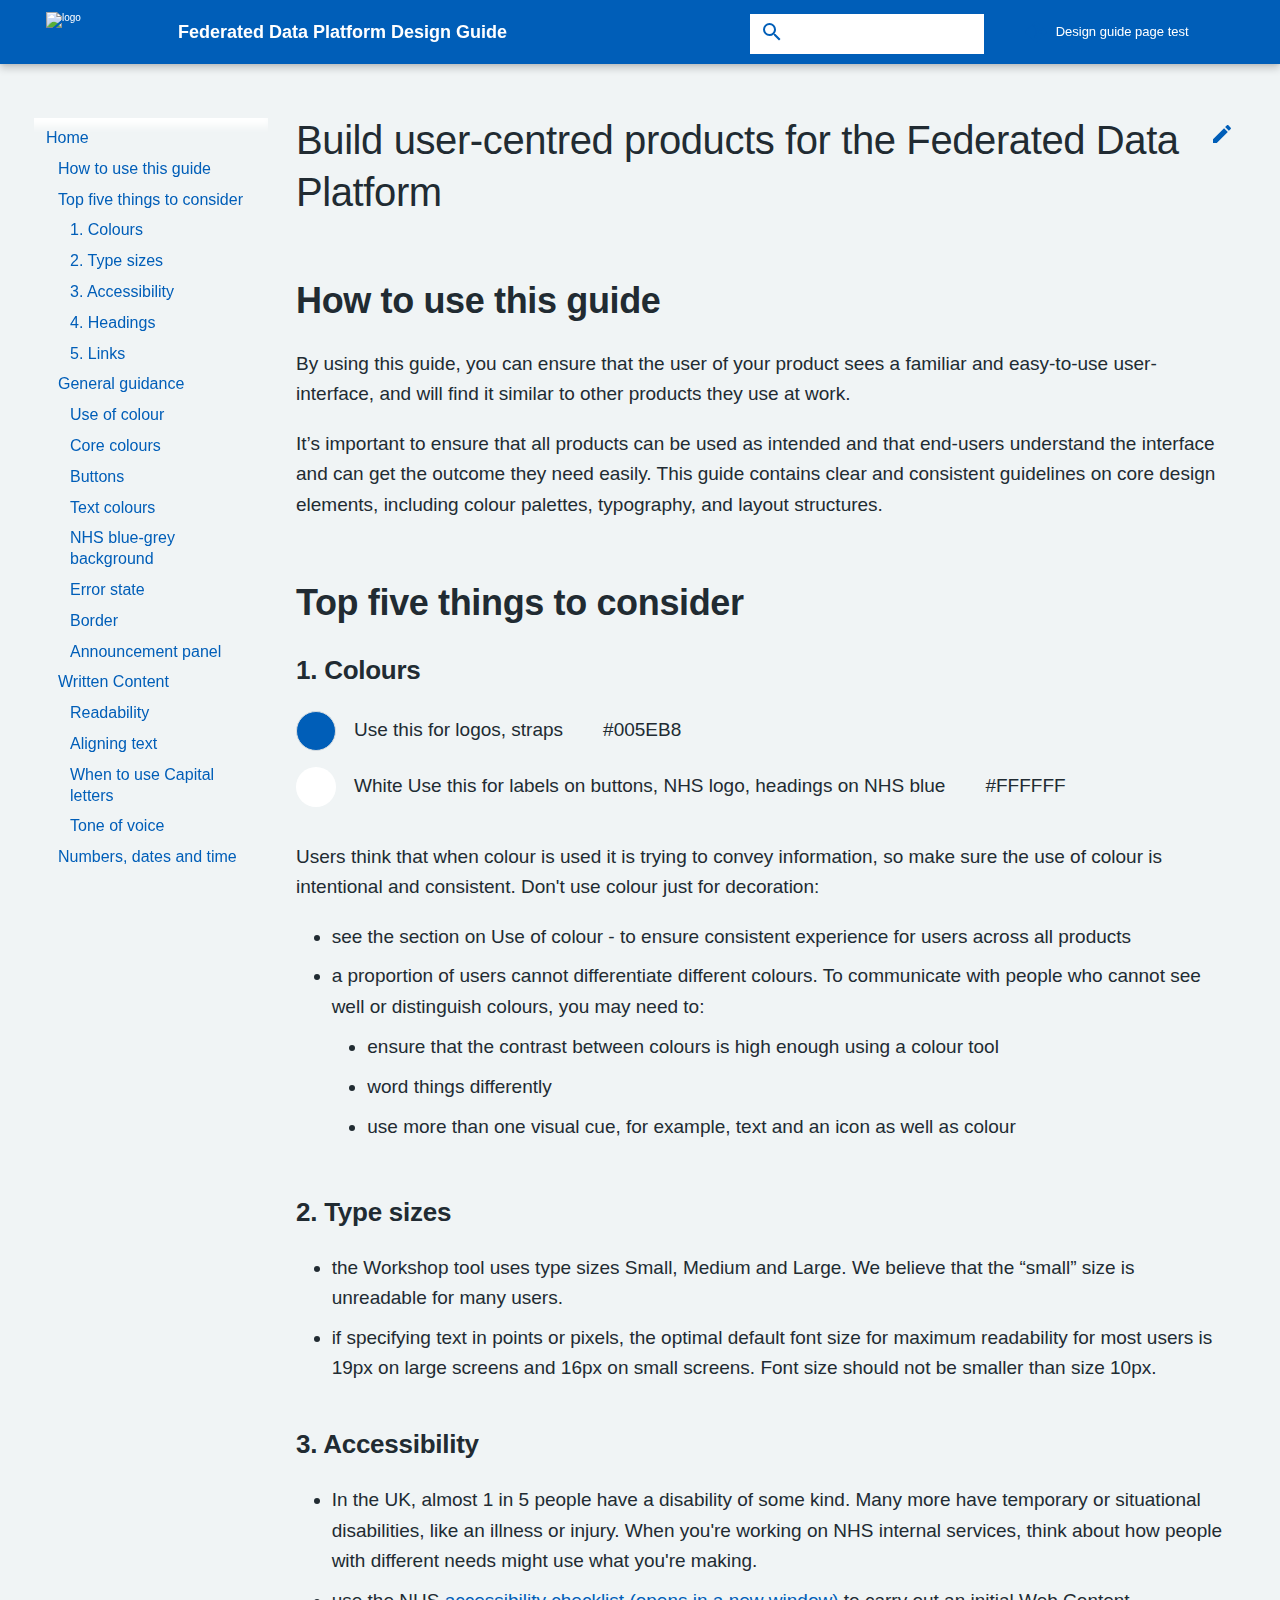
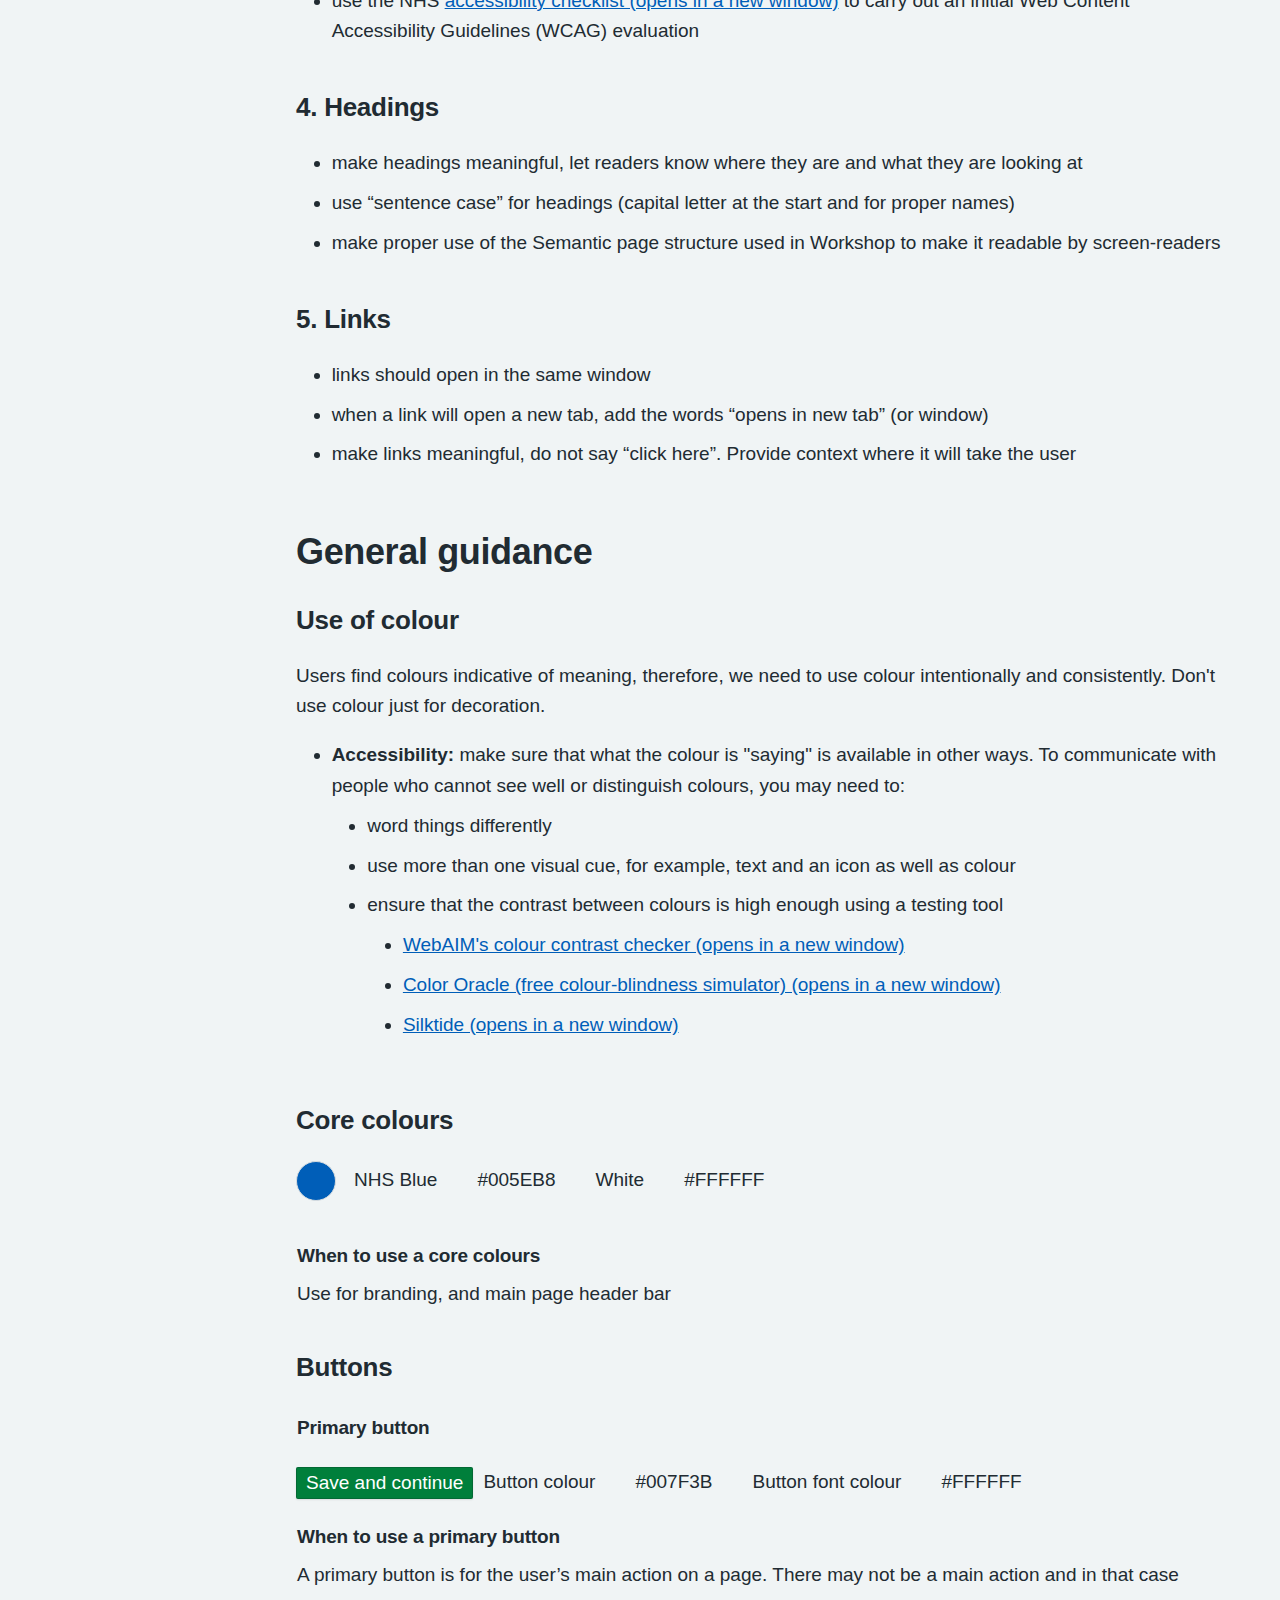
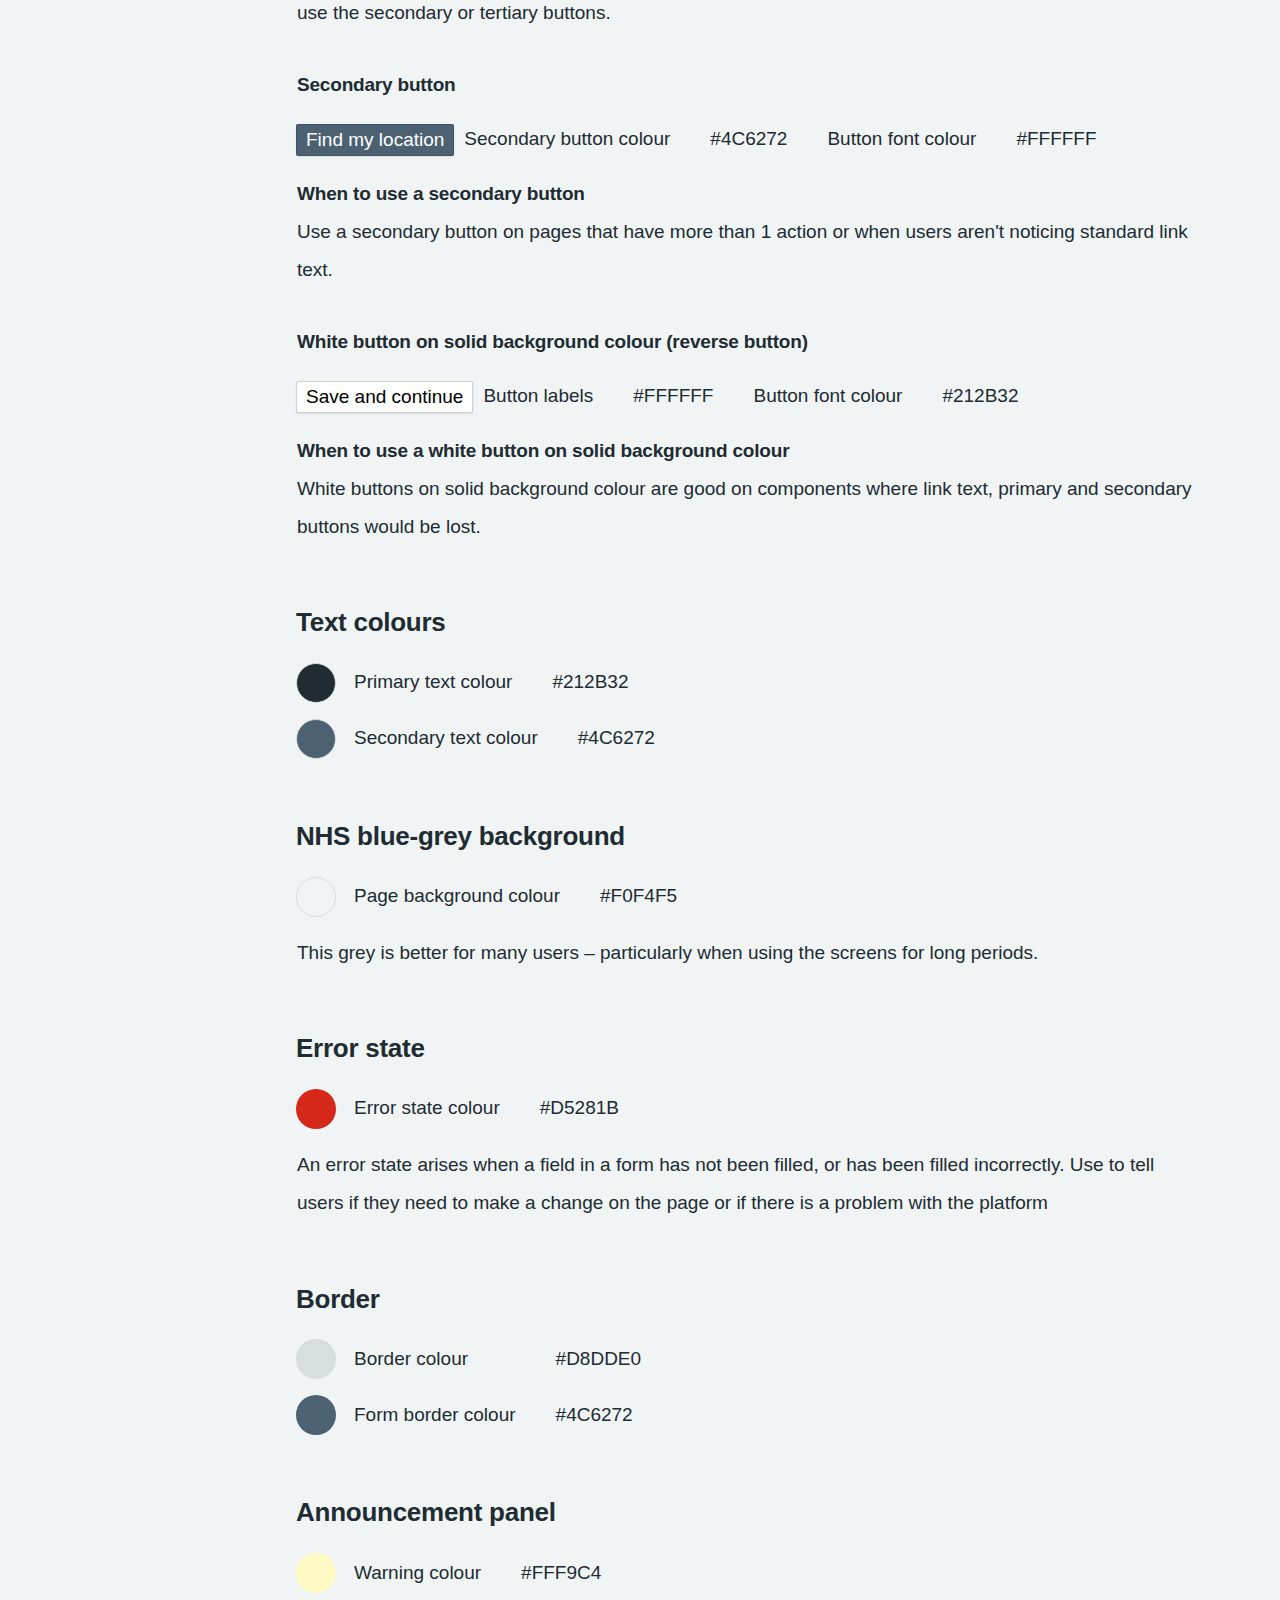
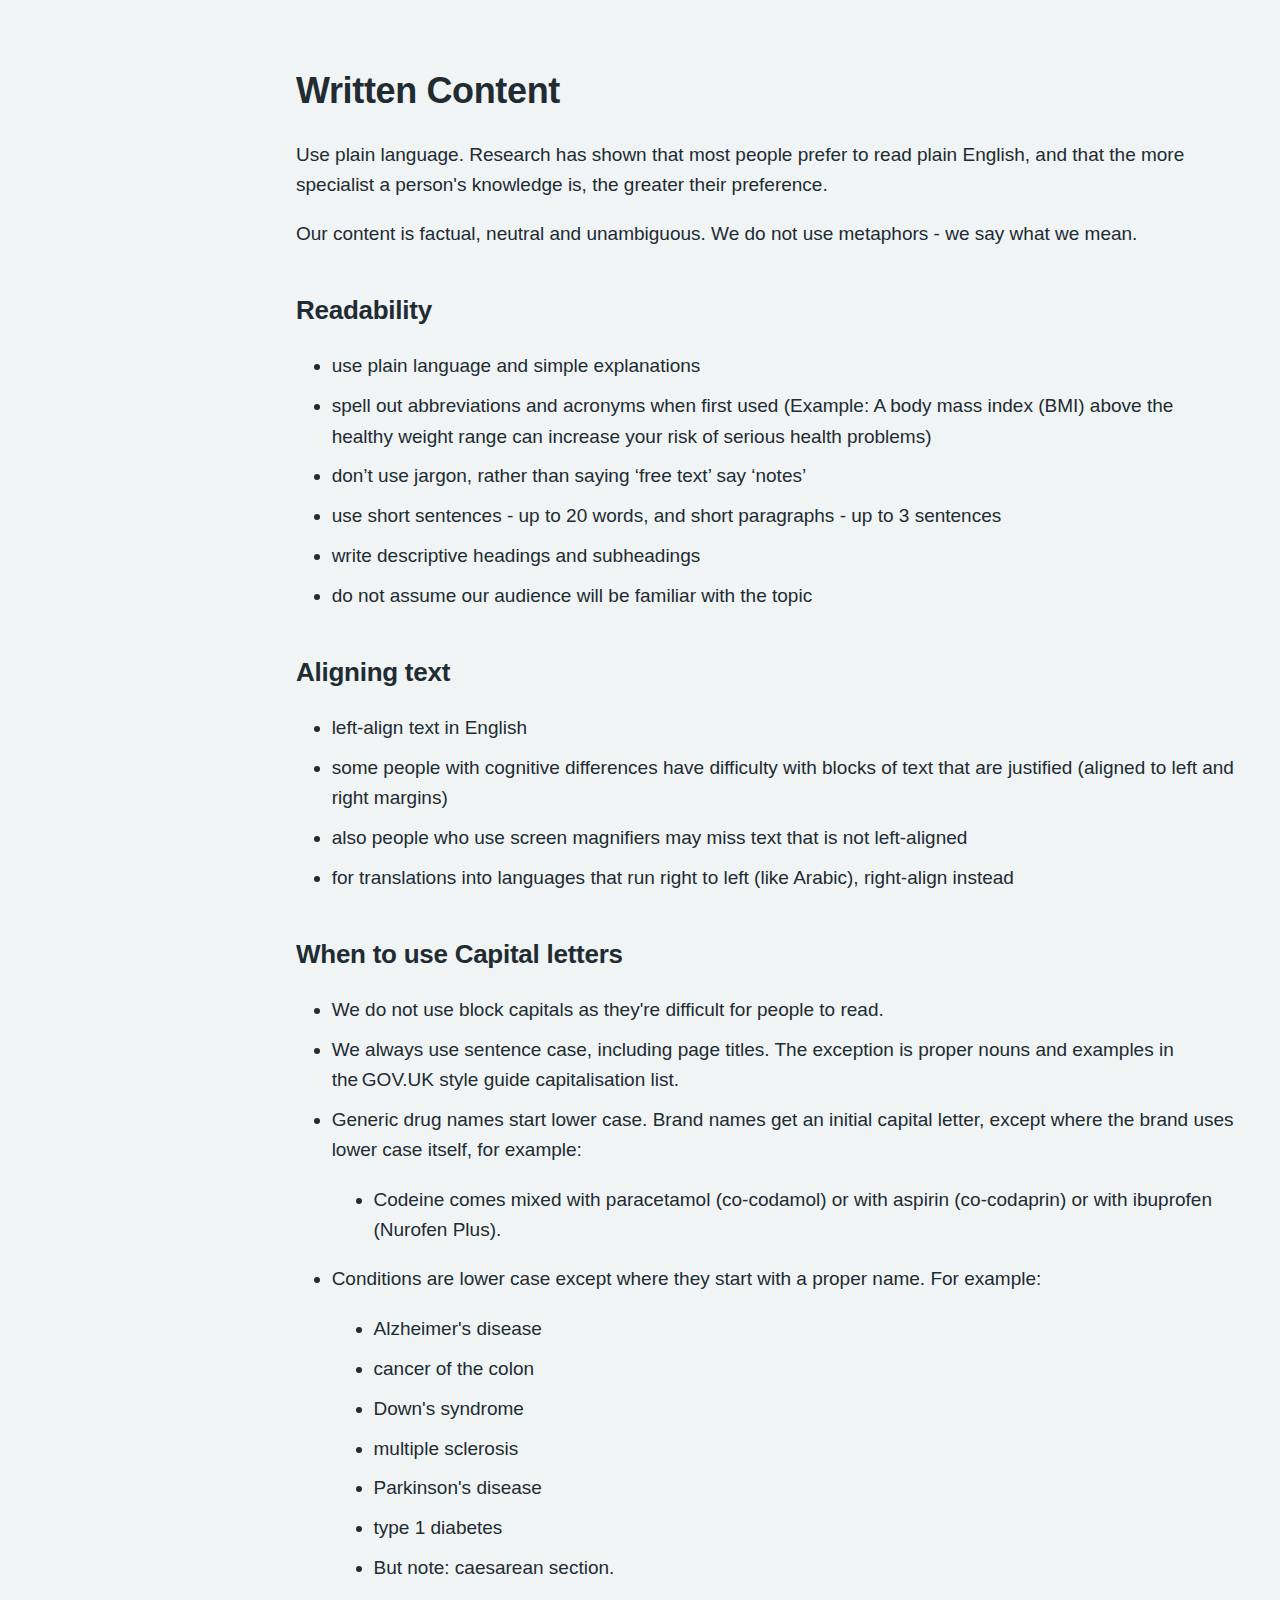
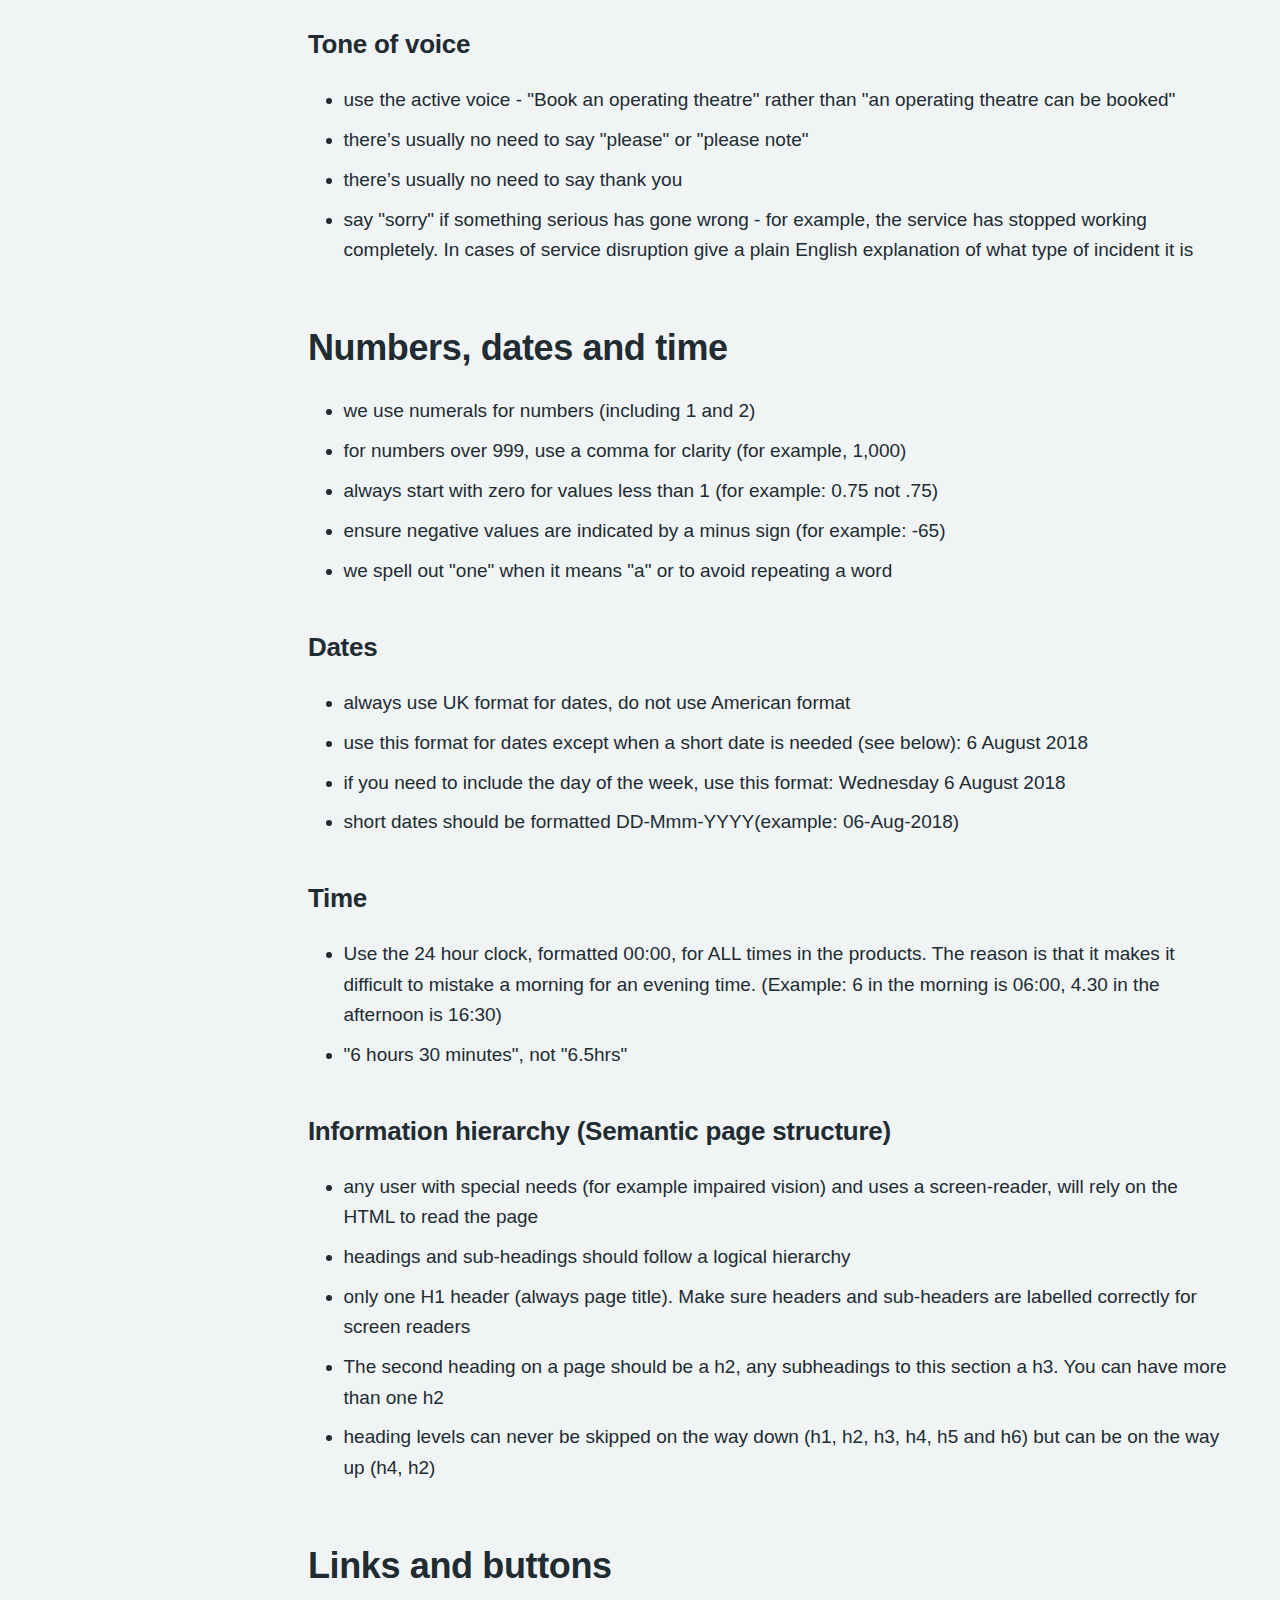
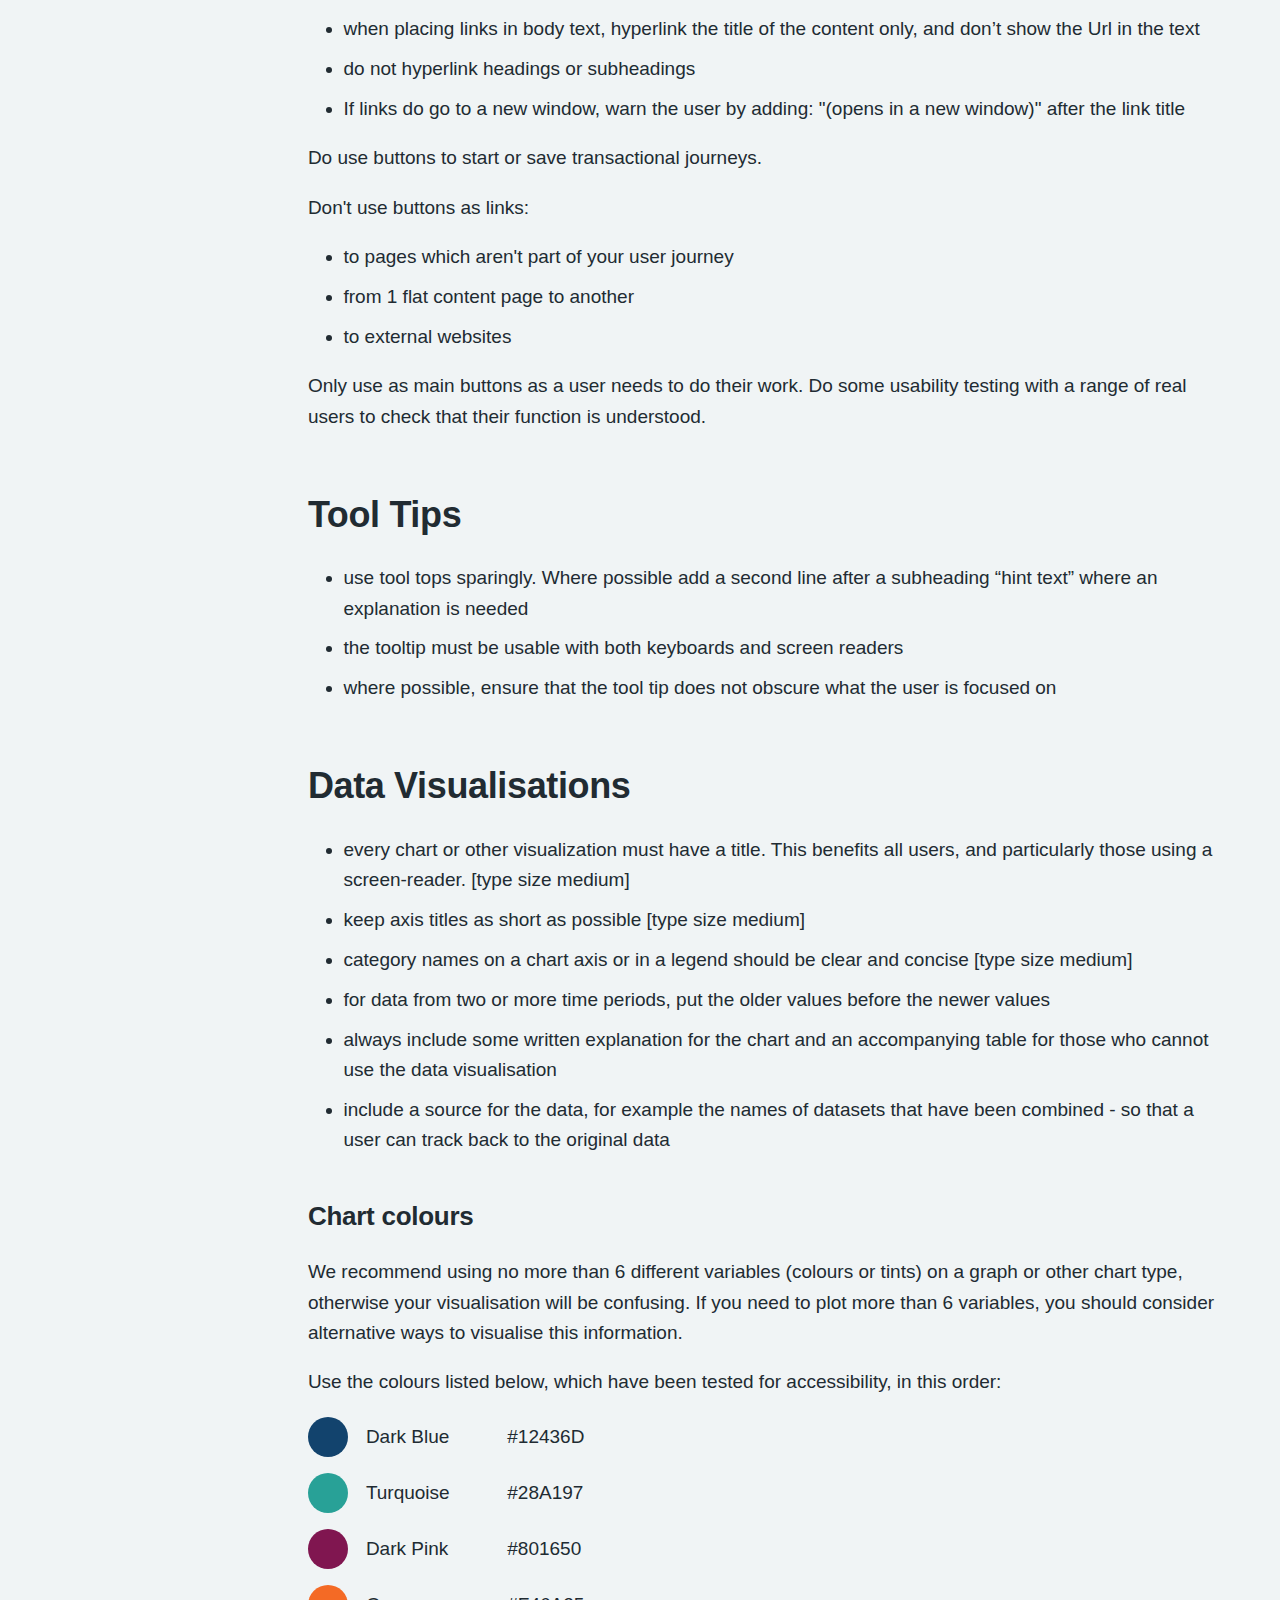
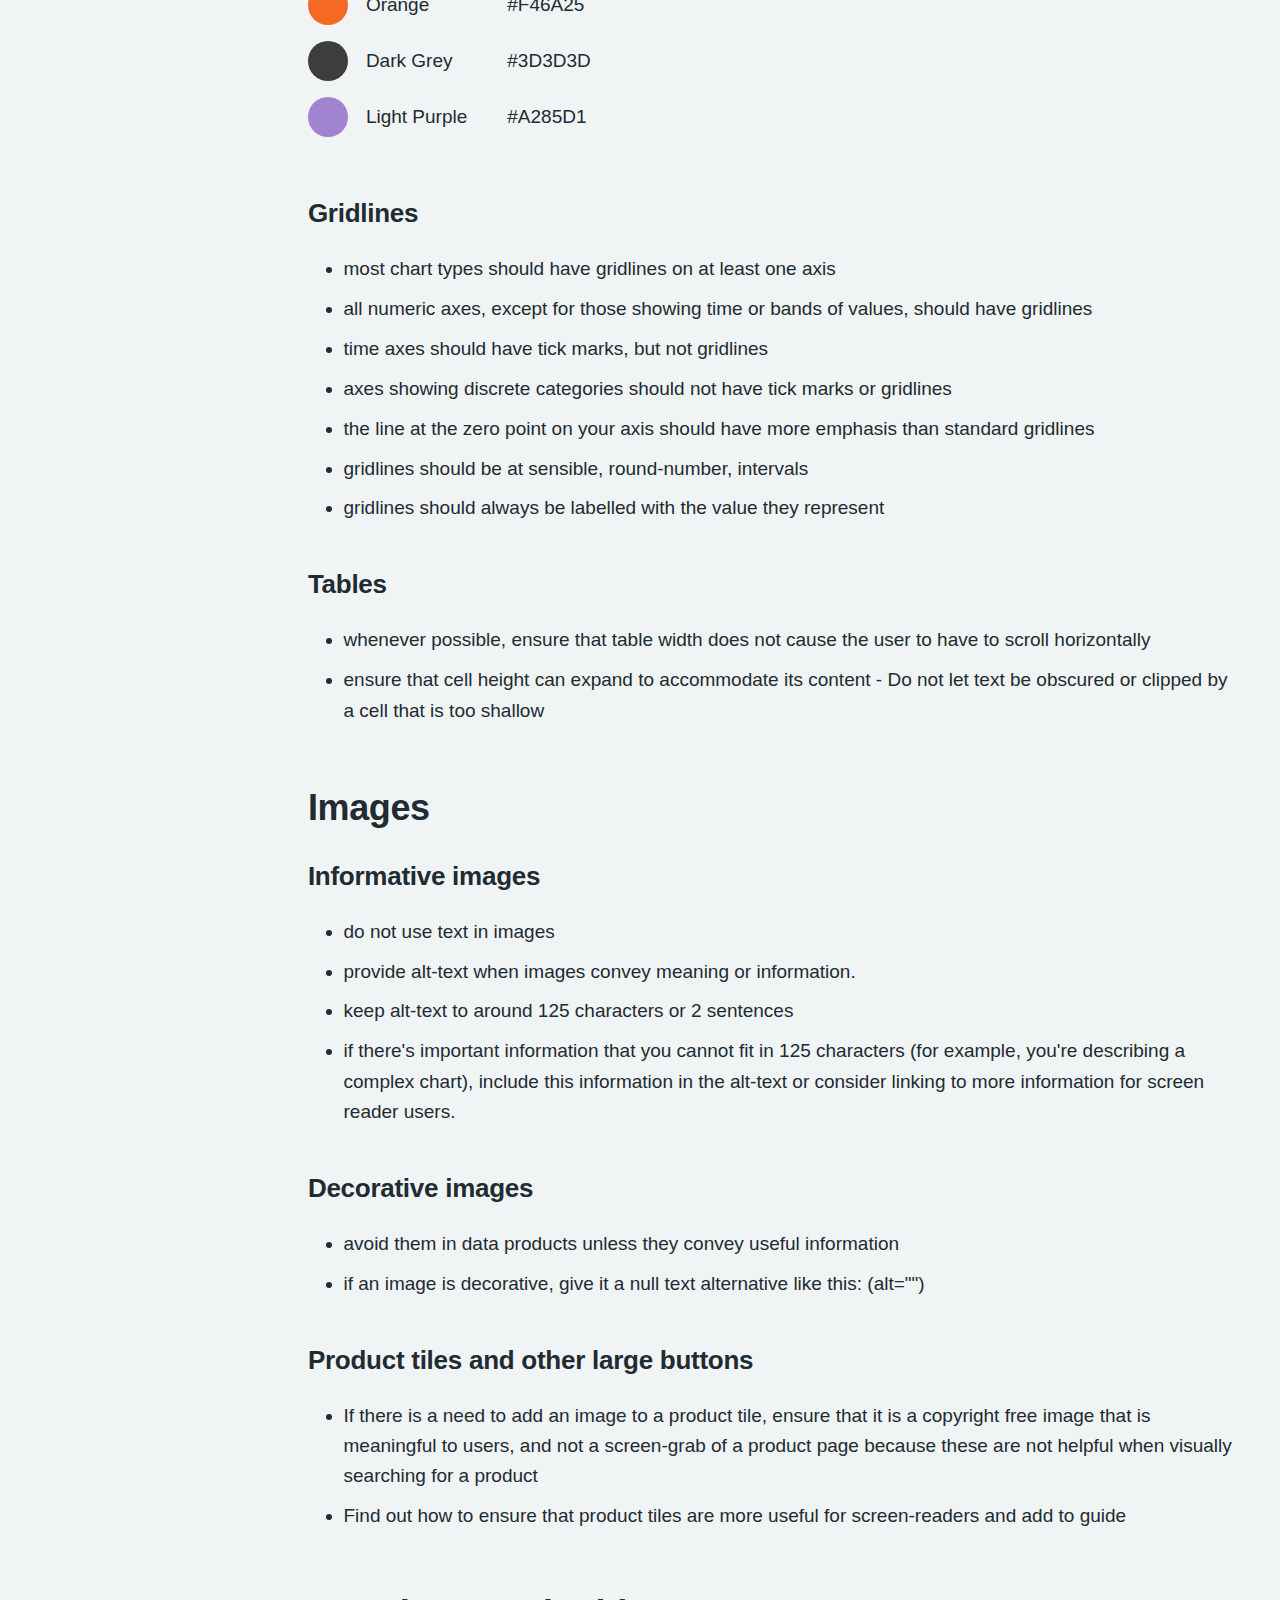
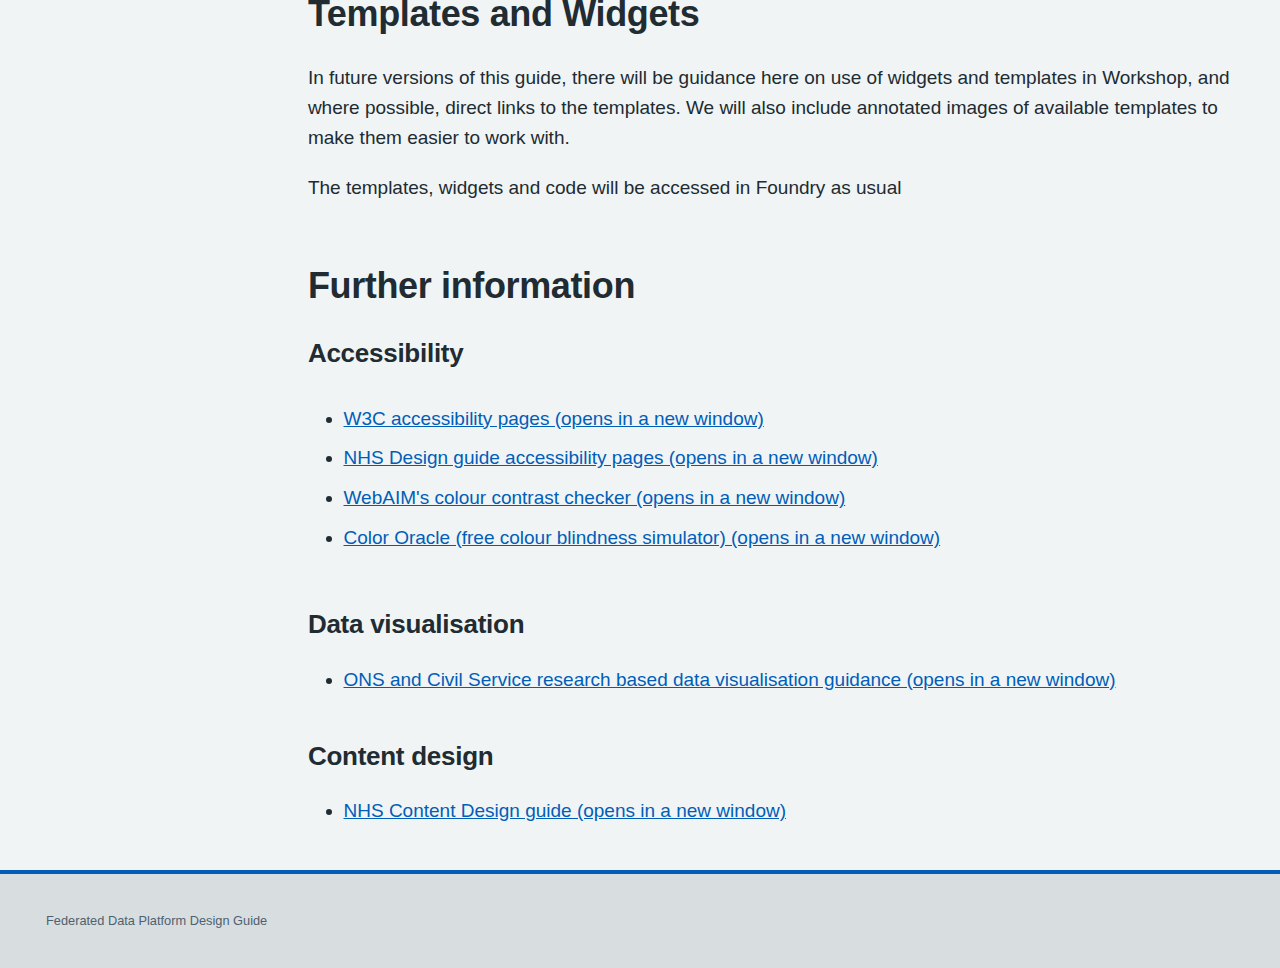
==== commit 1bfa7256: "Update index.html" ====
--- a/docs/index.html
+++ b/docs/index.html
@@ -1240,10 +1240,9 @@
 <li>use “Title case” for the names of organisations, training programmes, schemes, and specialties (Capital letters for each word in a title)</li> -->
 <li>We do not use block capitals as they're difficult for people to read.</li>
 <li>We always use sentence case, including page titles. The exception is proper nouns and examples in the GOV.UK style guide capitalisation list. </li>
-<li>Generic drug names start lower case. Brand names get an initial capital letter, except where the brand uses lower case itself. </li>
+<li>Generic drug names start lower case. Brand names get an initial capital letter, except where the brand uses lower case itself, for example:</li>
 <ul class="bullet-padding">
-  <li>Examples</li>
-  <li>Codeine comes mixed with paracetamol (co-codamol) or with aspirin (co-codaprin) or with ibuprofen (Nurofen Plus). </li>
+  <li>Codeine comes mixed with paracetamol (co-codamol) or with aspirin (co-codaprin) or with ibuprofen (Nurofen Plus).</li>
   <!-- <li class="page-body-link">Watch these <a href="https://www.healthtalk.org/" target="_blank">healthtalk.org (opens in a new window)</a> videos. </li> -->
 </ul>
 <li>Conditions are lower case except where they start with a proper name. For example: </li>
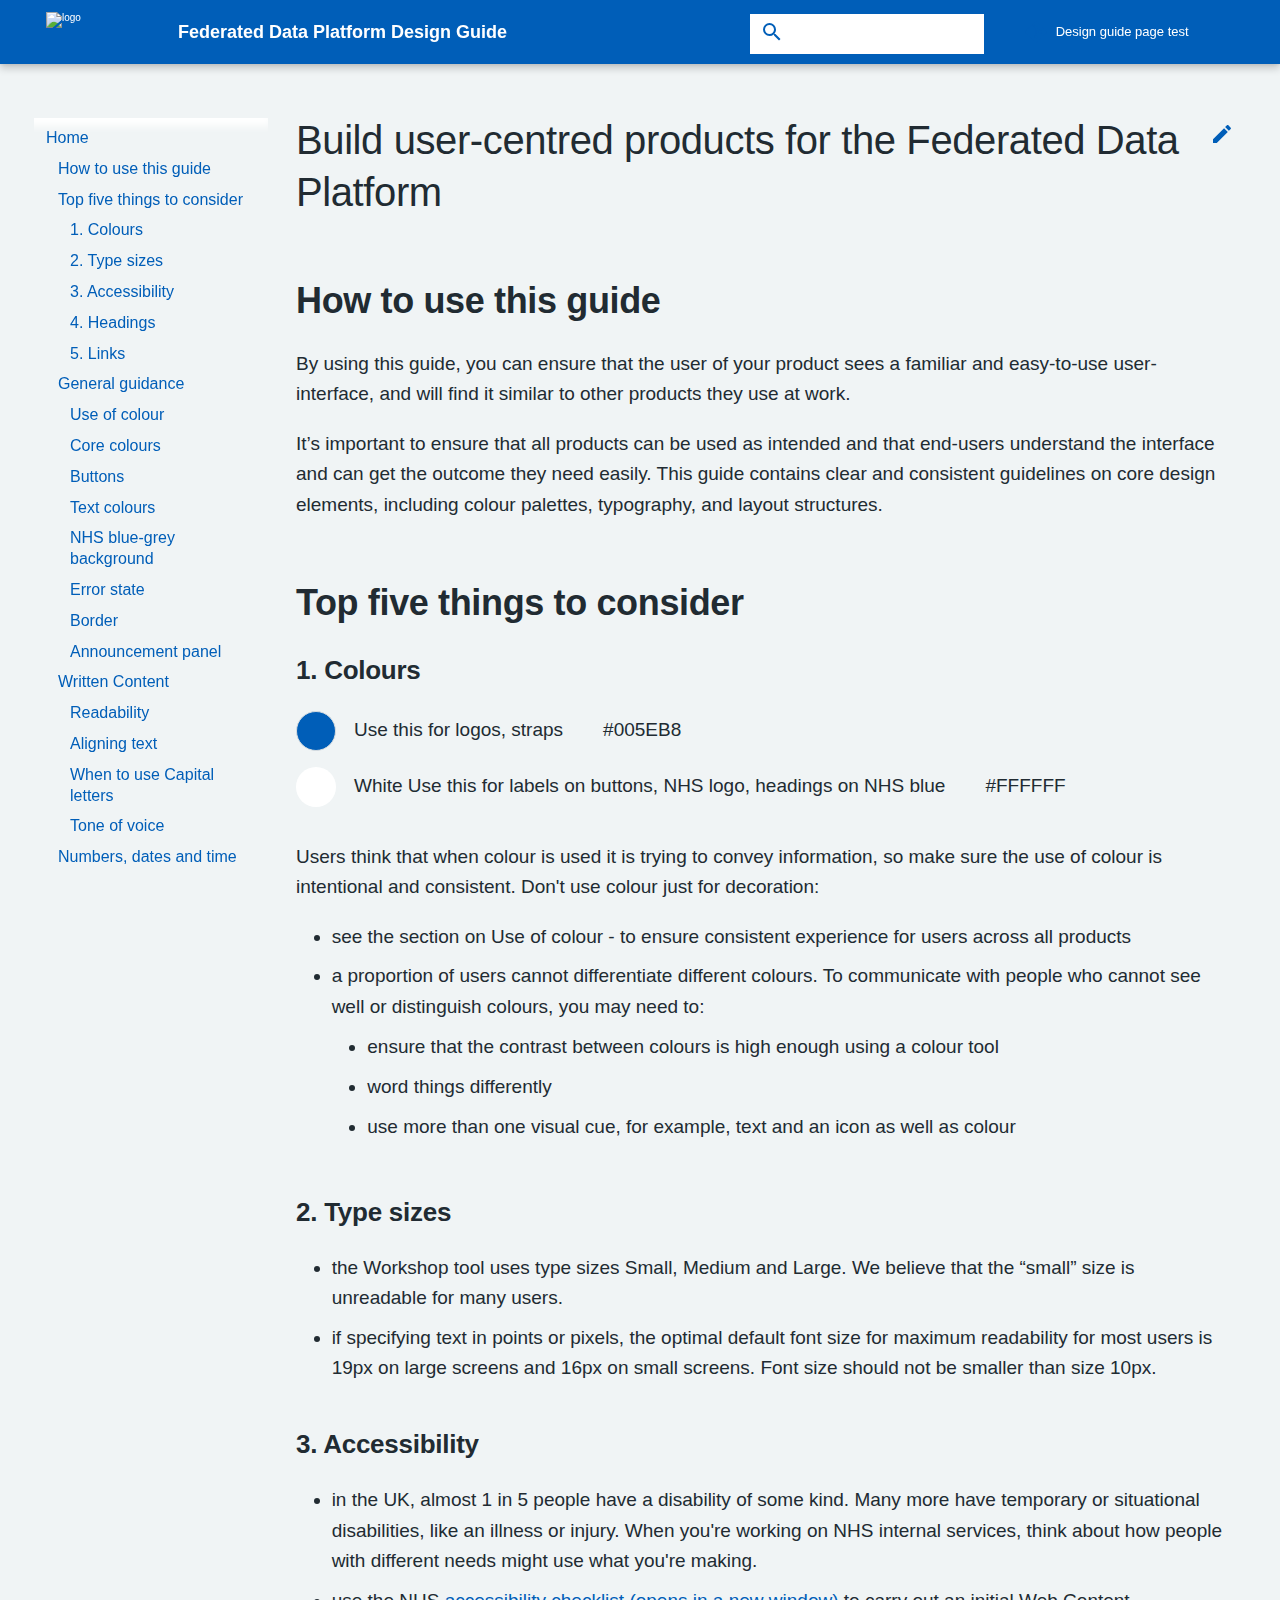
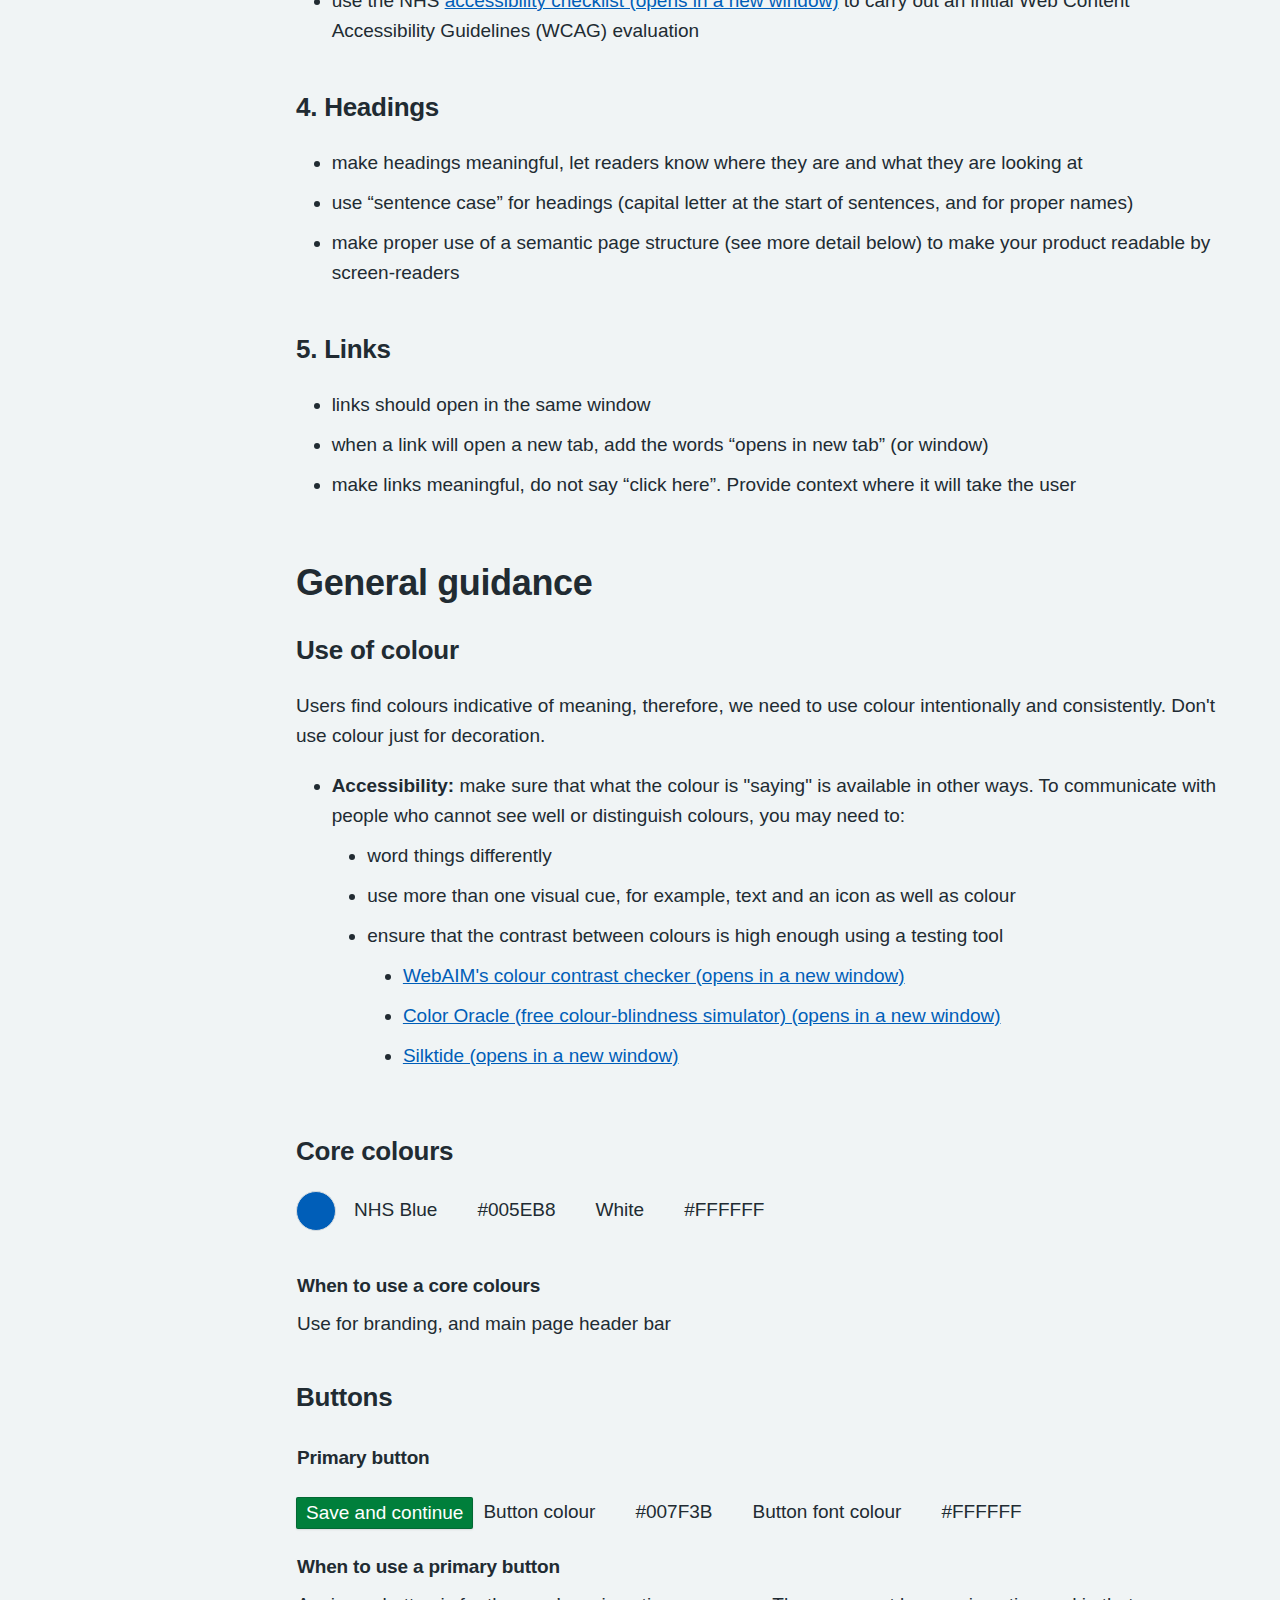
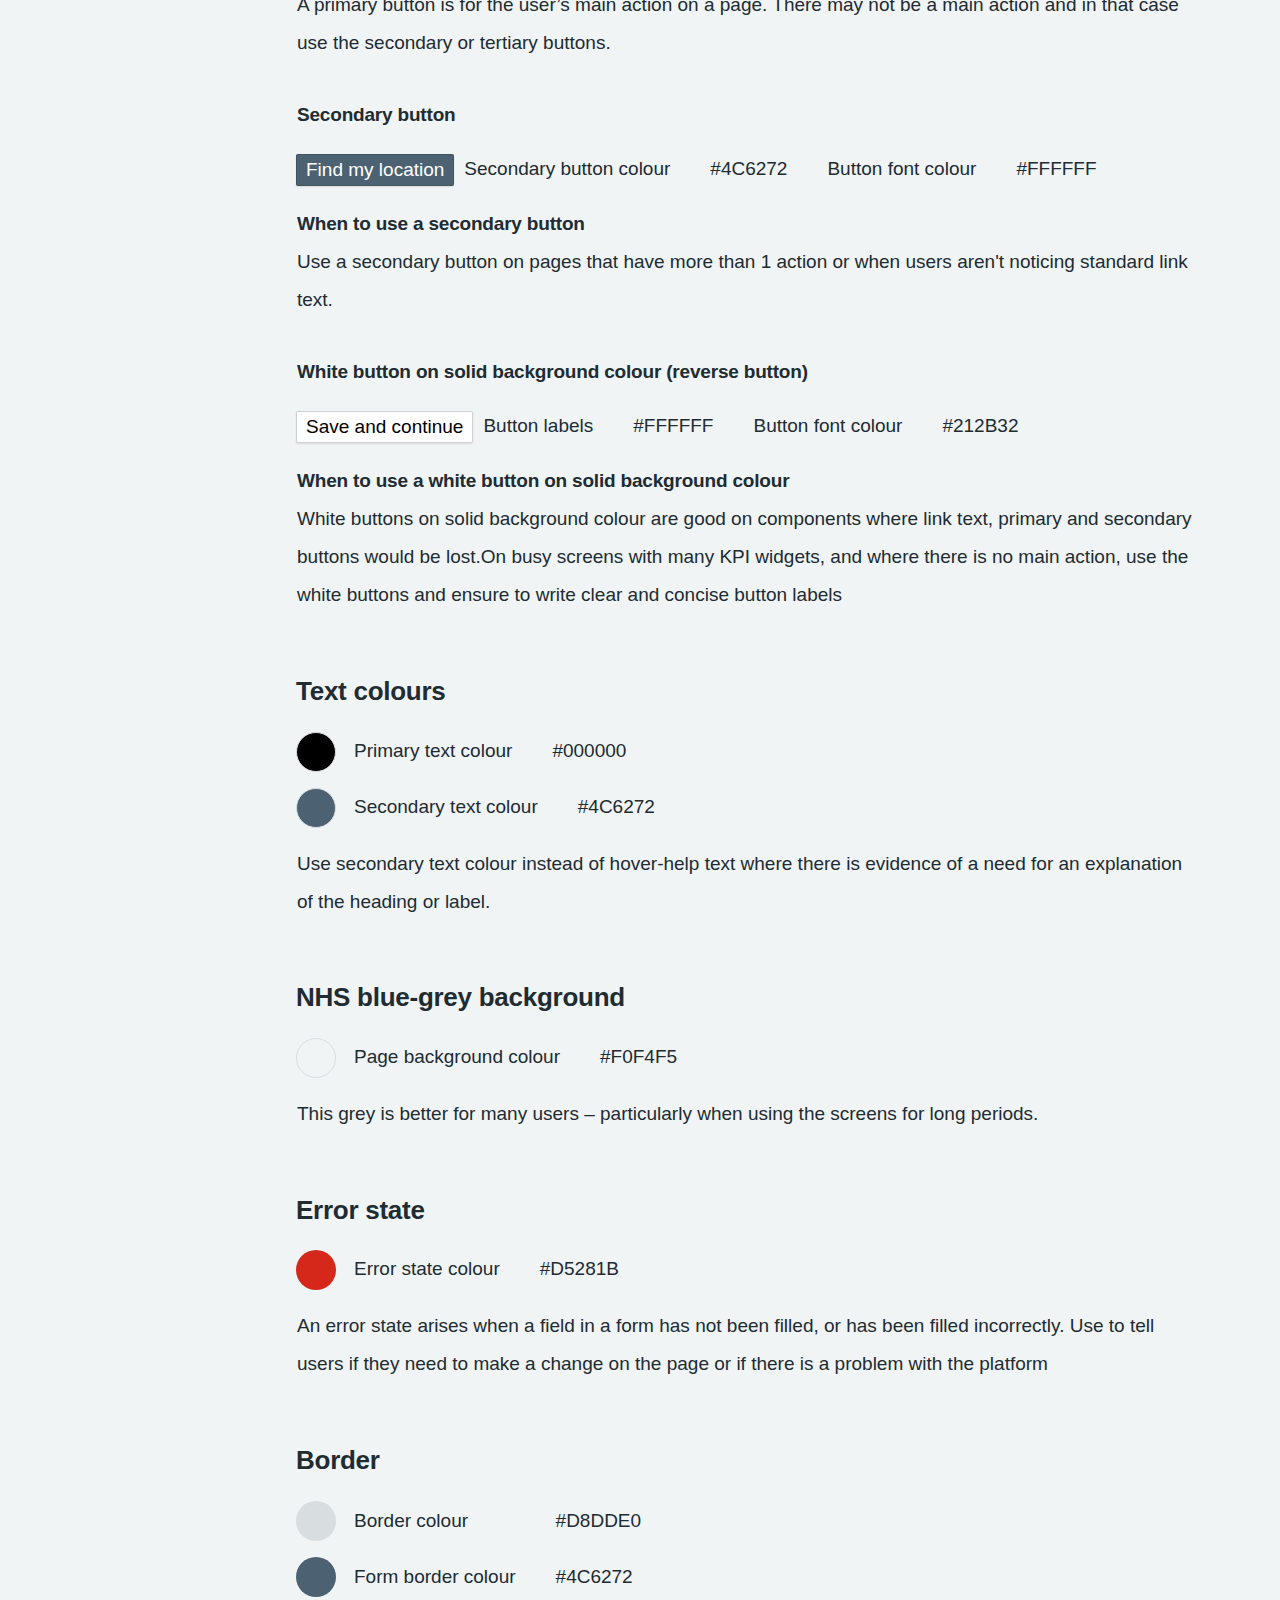
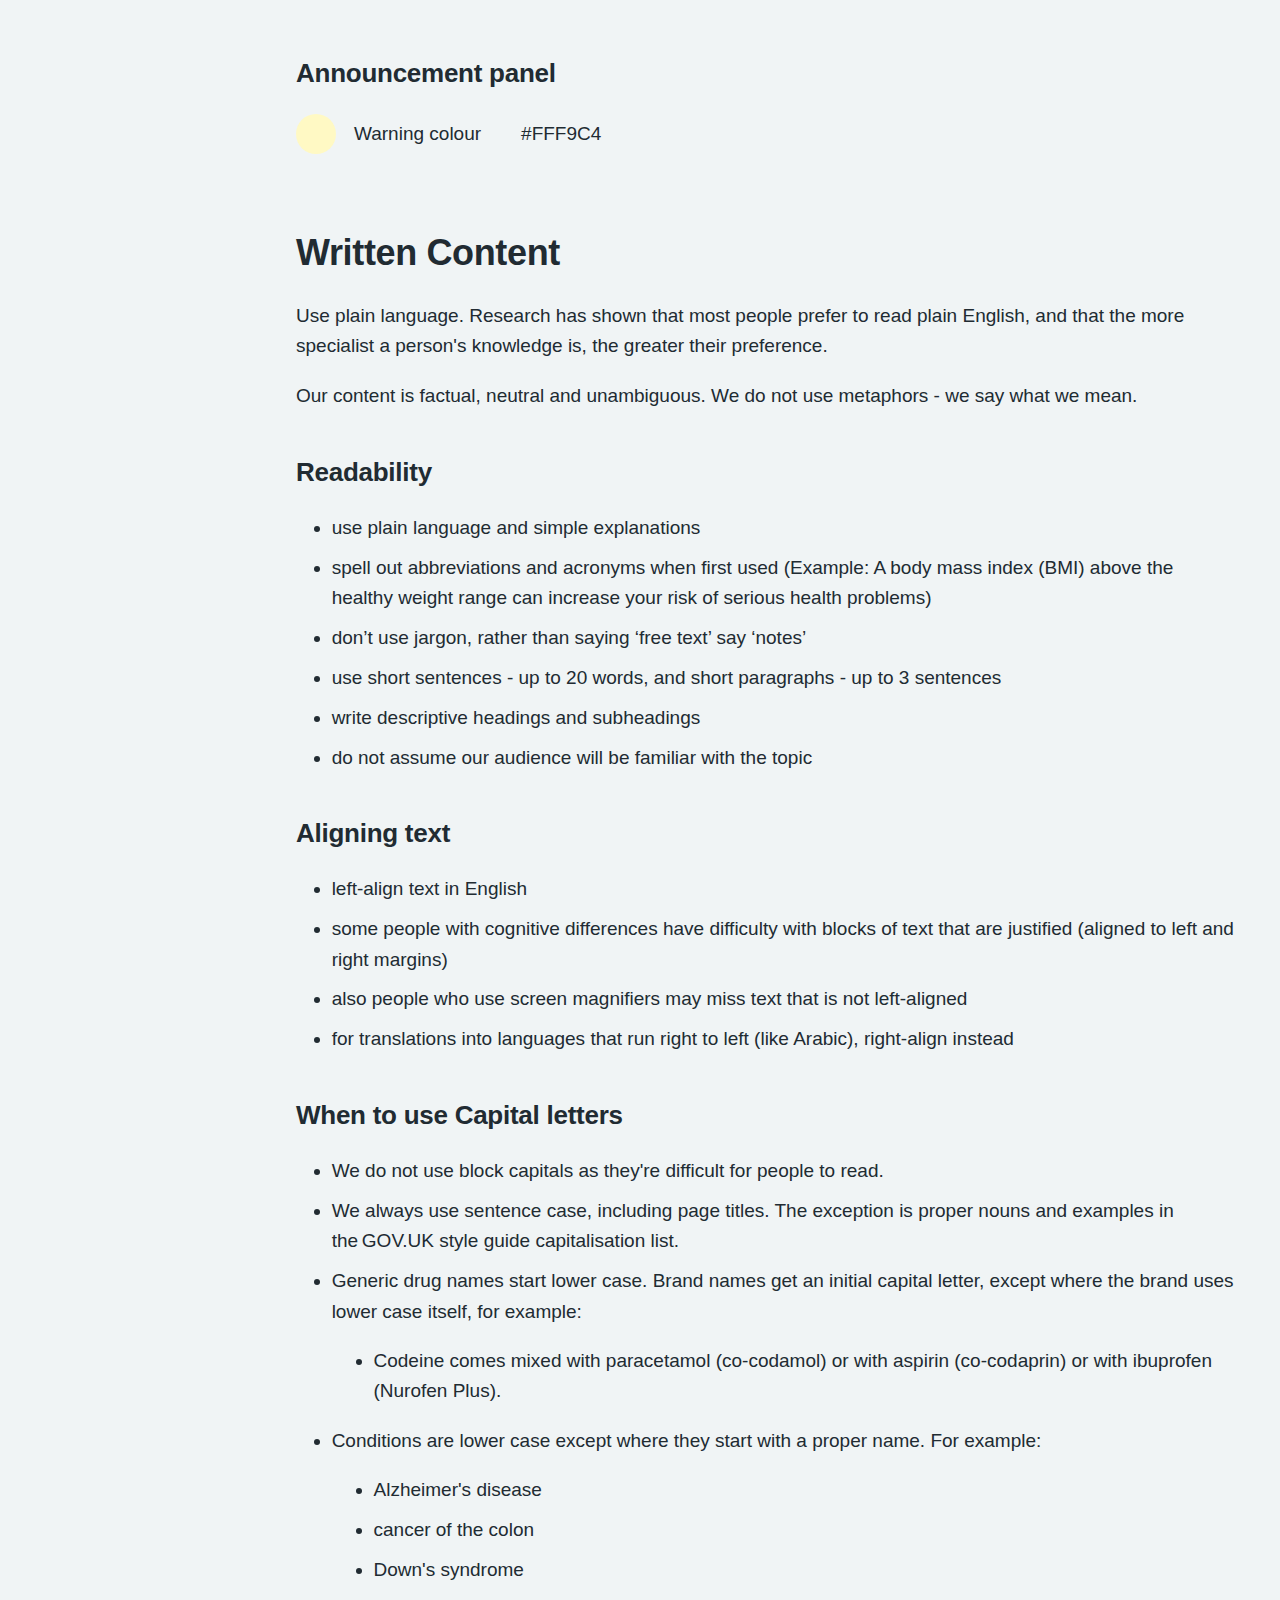
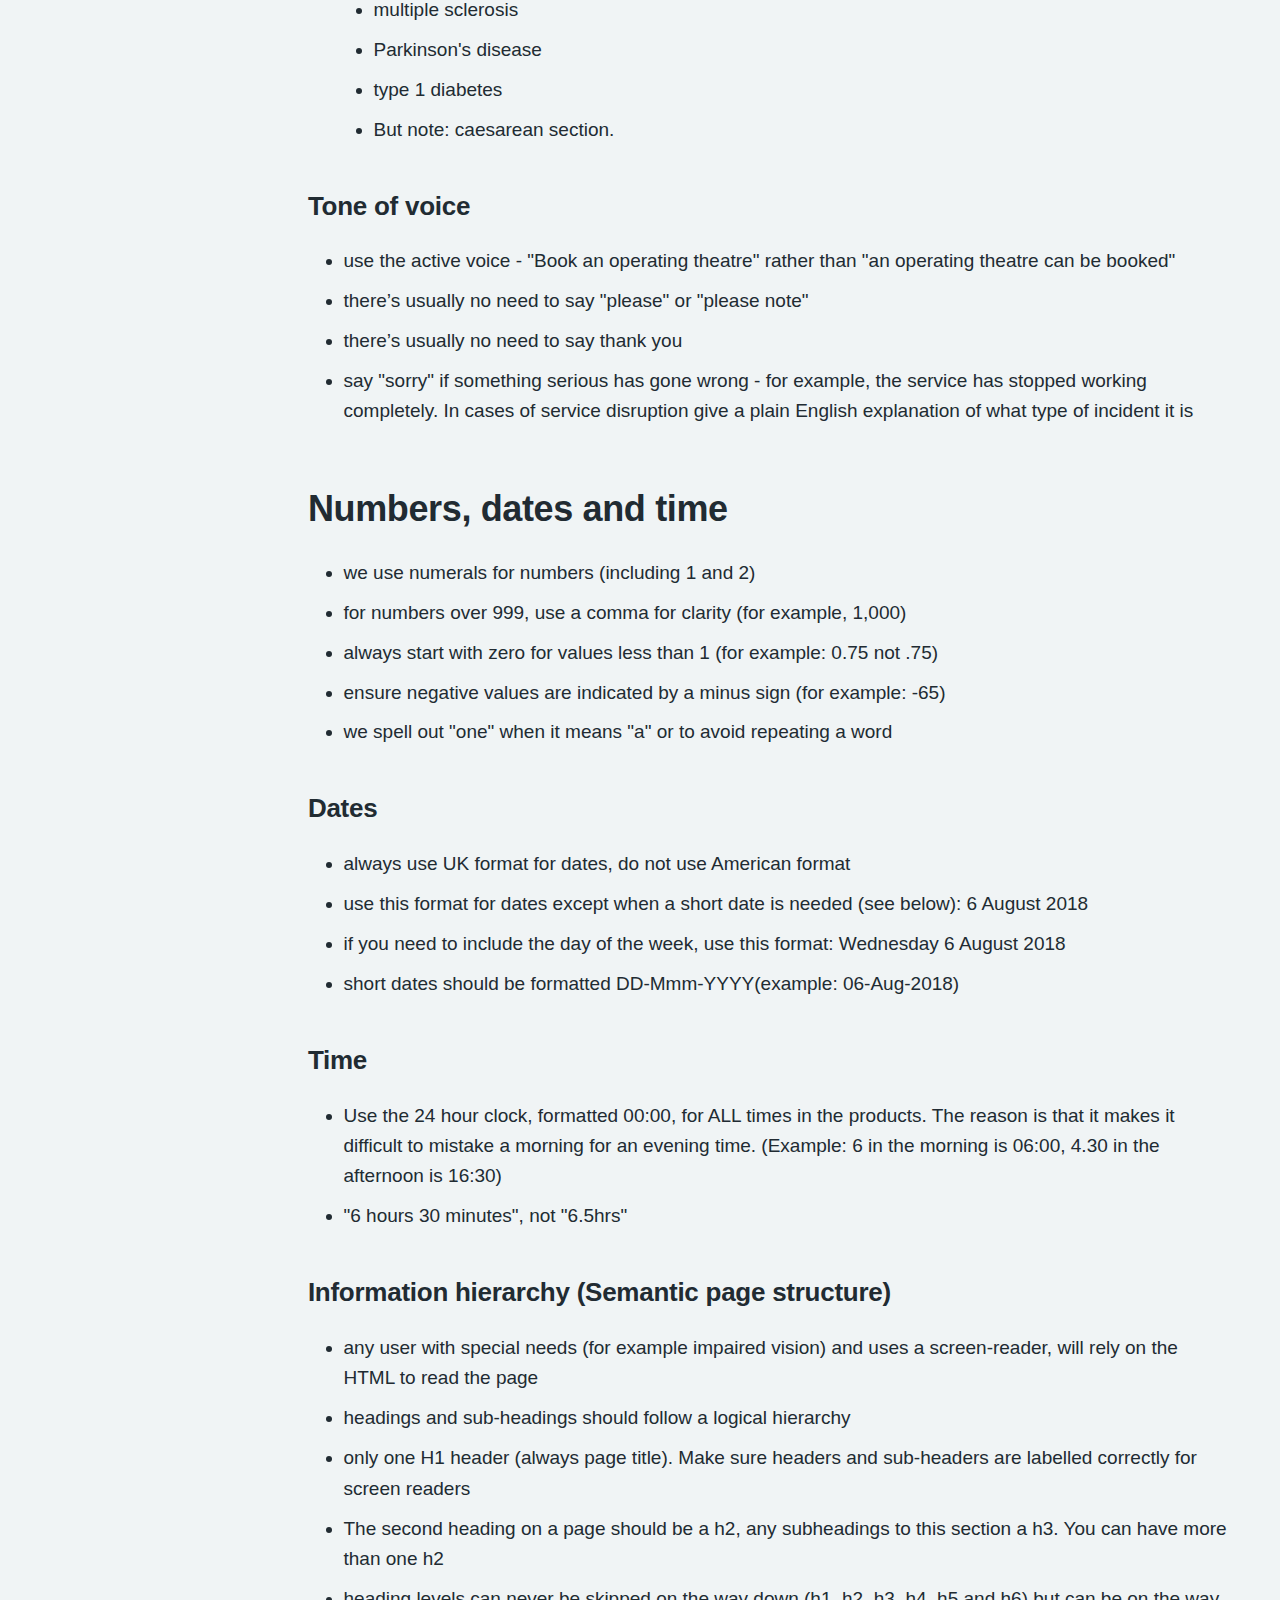
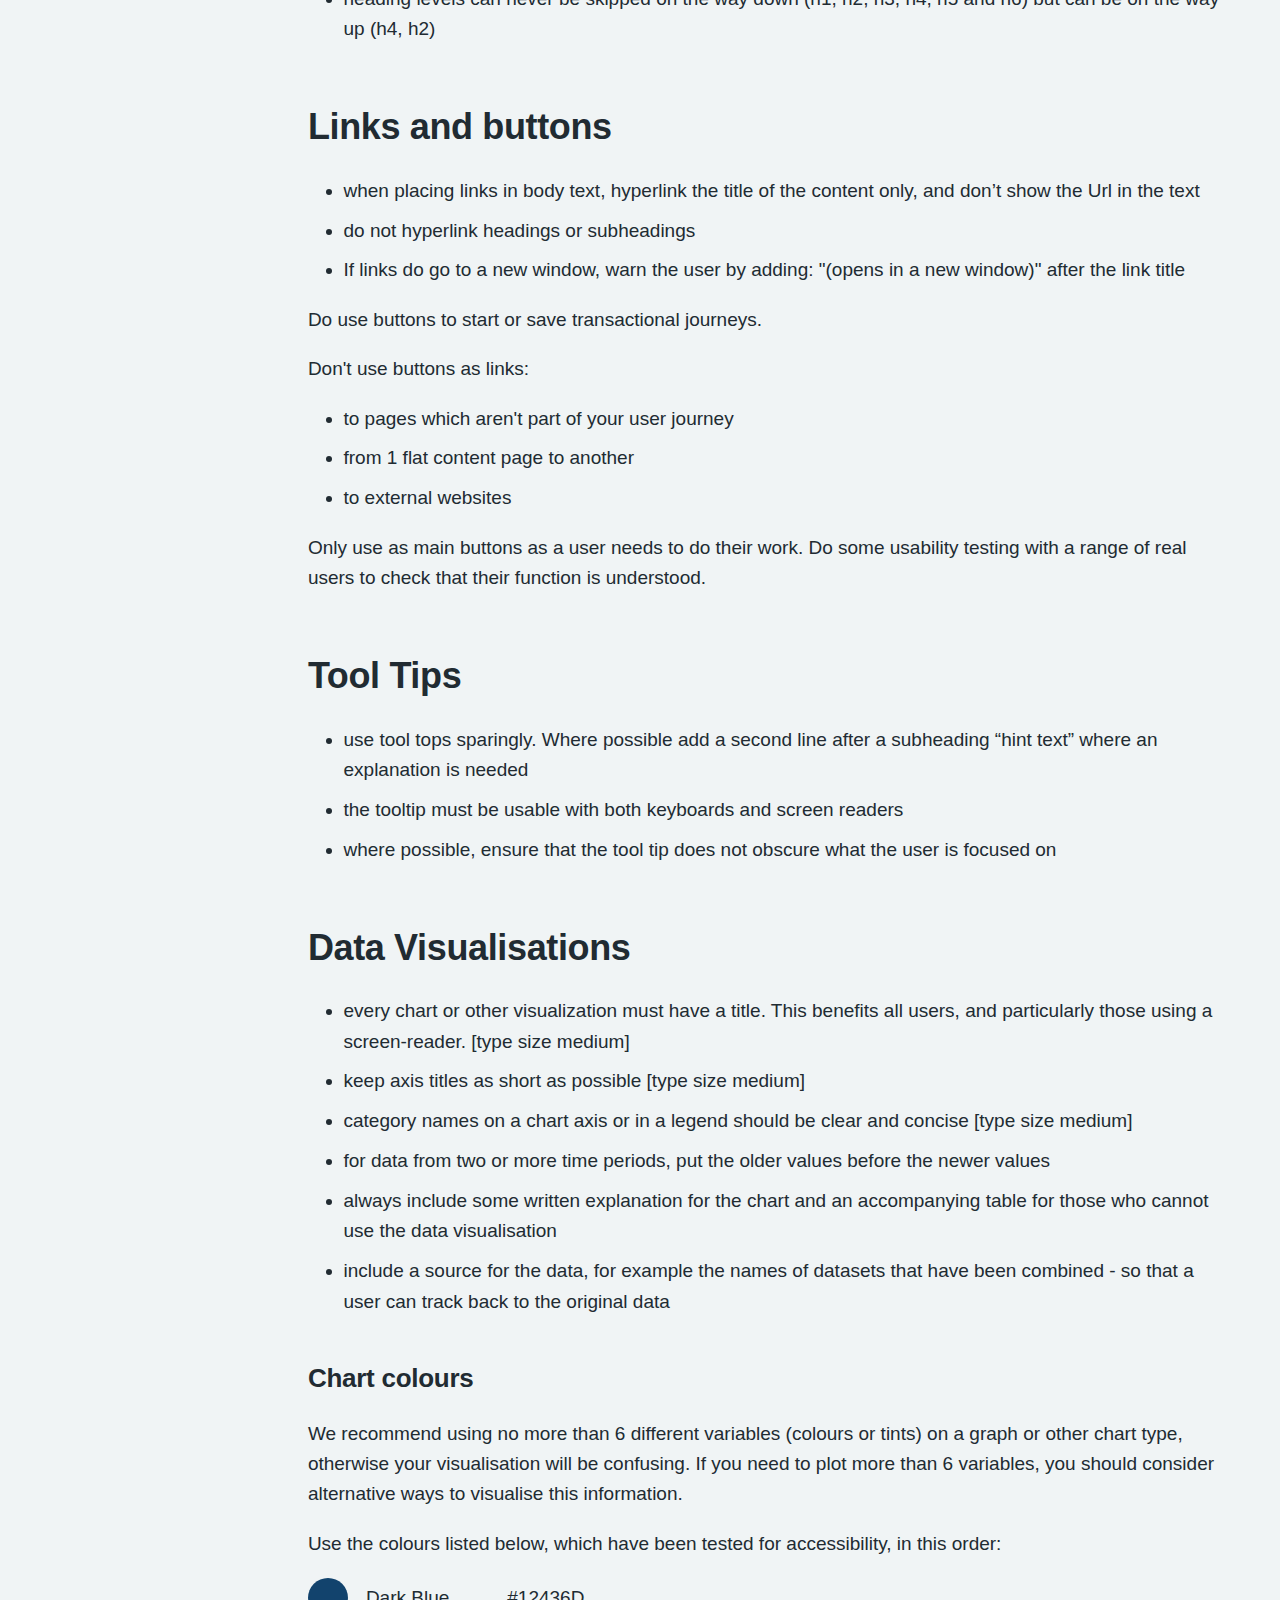
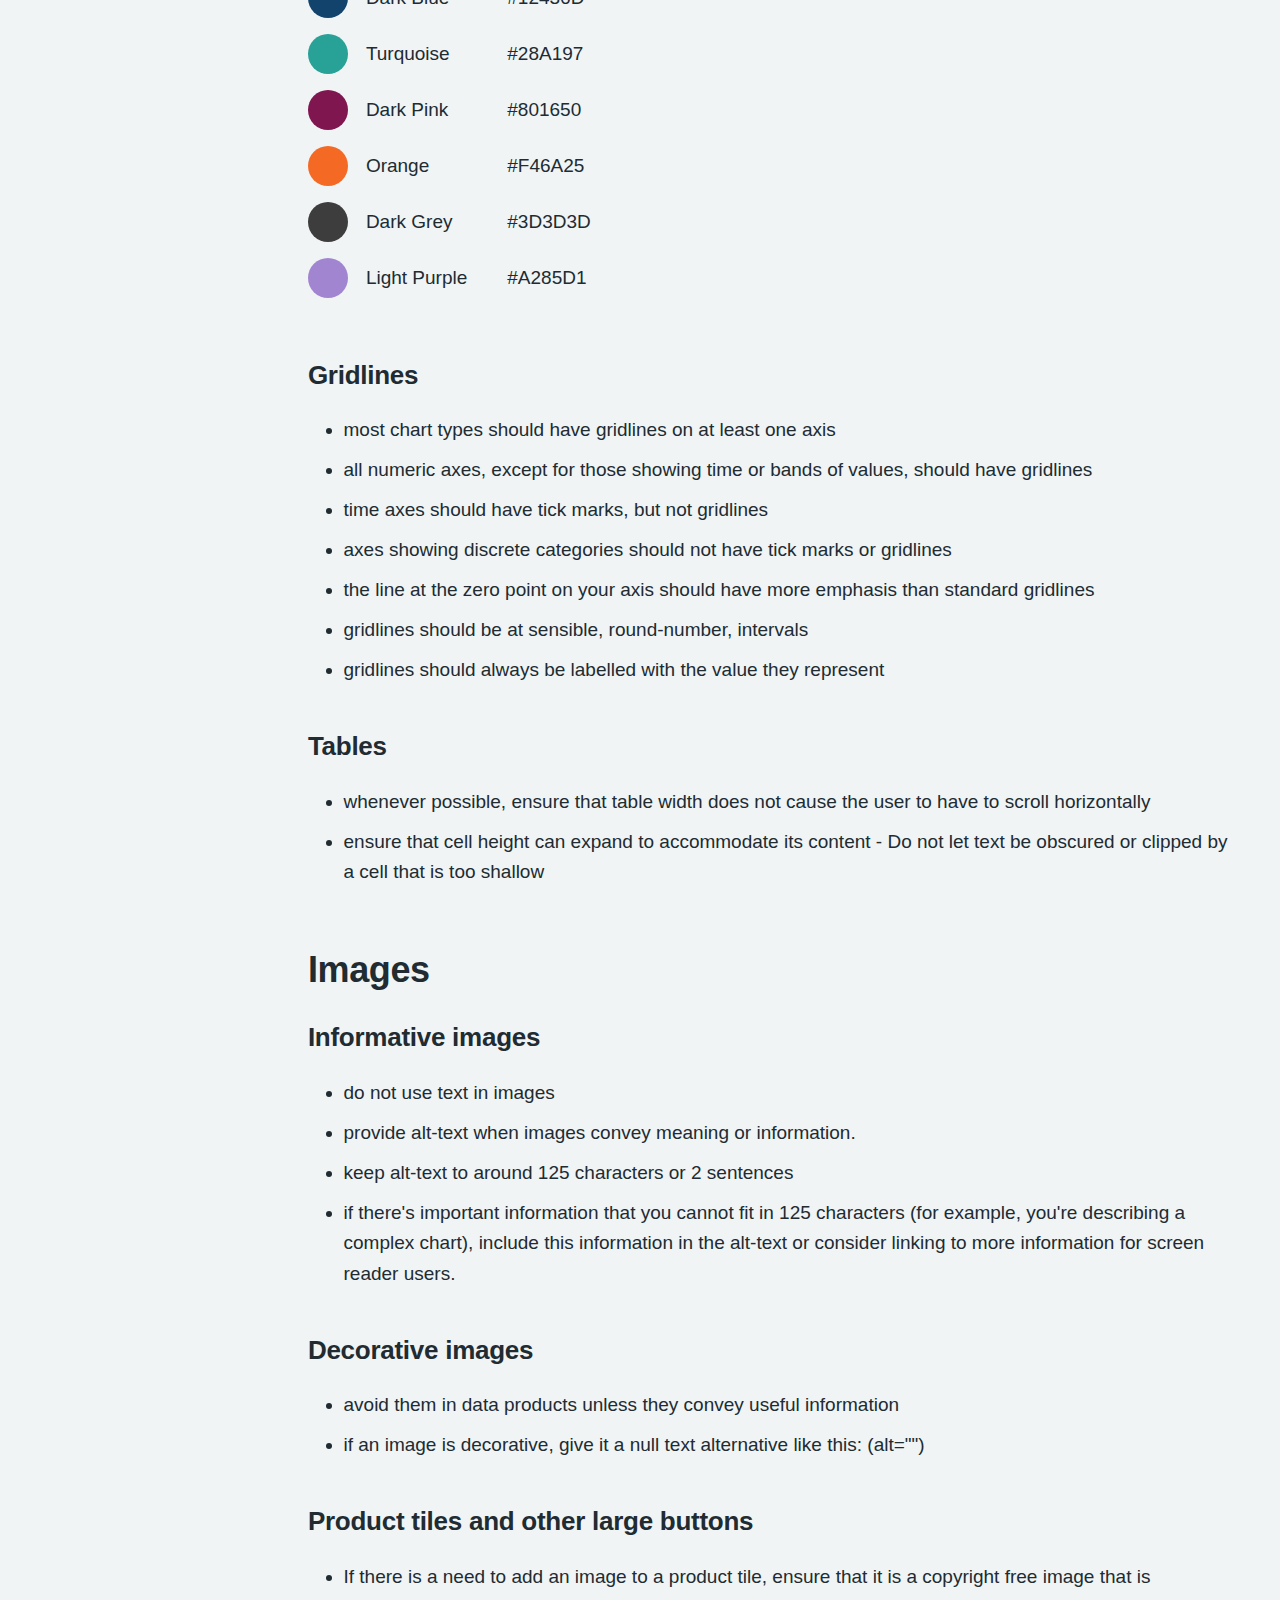
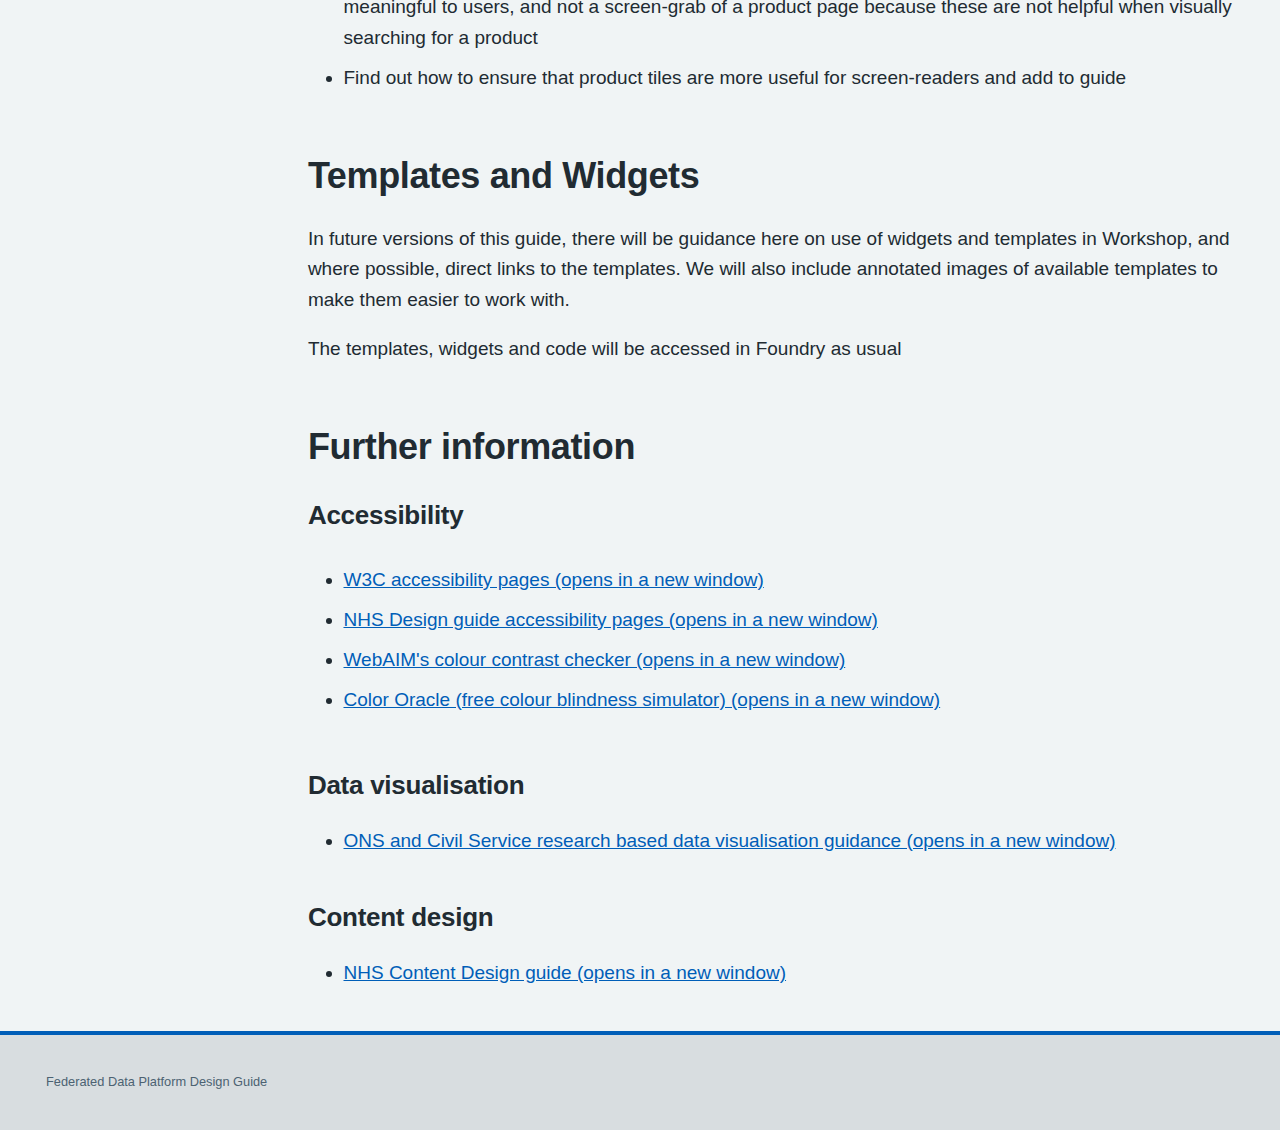
==== commit 1a47499b: "Update index.html" ====
--- a/docs/index.html
+++ b/docs/index.html
@@ -685,15 +685,15 @@
 </ul>
 <h3 id="3-accessibility">3.   Accessibility</h3>
 <ul>
-<li>In the UK, almost 1 in 5 people have a disability of some kind. Many more have temporary or situational disabilities, like an illness or injury. When you're working on NHS internal services, think about how people with different needs might use what you're making.  </li>
+<li>in the UK, almost 1 in 5 people have a disability of some kind. Many more have temporary or situational disabilities, like an illness or injury. When you're working on NHS internal services, think about how people with different needs might use what you're making.</li>
 <!-- <li>set up automated accessibility testing and fix issues you identify</li> -->
 <li class="page-body-link">use the NHS <a href="https://nhsdigital.github.io/accessibility-checklist/" target="_blank">accessibility checklist (opens in a new window)</a> to carry out an initial Web Content Accessibility Guidelines (WCAG) evaluation</li>
 </ul>
 <h3 id="4-headings">4.   Headings</h3>
 <ul>
-<li>make headings meaningful, let readers know where they are and what they are looking at </li>
-<li>use “sentence case” for headings (capital letter at the start and for proper names)  </li>
-<li>make proper use of the Semantic page structure used in Workshop to make it readable by screen-readers</li>
+<li>make headings meaningful, let readers know where they are and what they are looking at</li>
+<li>use “sentence case” for headings (capital letter at the start of sentences, and for proper names)  </li>
+<li>make proper use of a semantic page structure (see more detail below) to make your product readable by screen-readers</li>
 </ul>
 <h3 id="5-links">5.   Links</h3>
 <ul>
@@ -897,7 +897,7 @@
       <tr class="app-colour-list__row">
         <td colspan="3">
           <h4 class="no-margin-bt no-margin-tp">When to use a white button on solid background colour </h4>
-          <span>White buttons on solid background colour are good on components where link text, primary and secondary buttons would be lost. </span>
+          <span>White buttons on solid background colour are good on components where link text, primary and secondary buttons would be lost.On busy screens with many KPI widgets, and where there is no main action, use the white buttons and ensure to write clear and concise button labels  </span>
         </td>
       </tr>
 
@@ -977,13 +977,13 @@
     <tbody>
       <tr class="app-colour-list__row">
         <th class="app-colour-list__column app-colour-list__column--name">
-          <span class="app-colour-list__swatch app-colour-list__swatch--border" style="background-color:#212B32"></span>
+          <span class="app-colour-list__swatch app-colour-list__swatch--border" style="background-color:#000000"></span>
         </th>
         <td class="app-colour-list__column app-colour-list__column--colour lft-align">
           <span>Primary text colour</span>
         </td>
         <td class="app-colour-list__column app-colour-list__column--colour lft-align">
-          <span>#212B32</span>
+          <span>#000000</span>
         </td>
       </tr>
 
@@ -995,7 +995,13 @@
           <span>Secondary text colour</span>
         </td>
         <td class="app-colour-list__column app-colour-list__column--colour lft-align">
-          <span>#4C6272  </span>
+          <span>#4C6272</span>
+        </td>
+      </tr>
+
+      <tr class="app-colour-list__row">
+        <td colspan="3">
+          <span>Use secondary text colour instead of hover-help text where there is evidence of a need for an explanation of the heading or label.</span>
         </td>
       </tr>
 
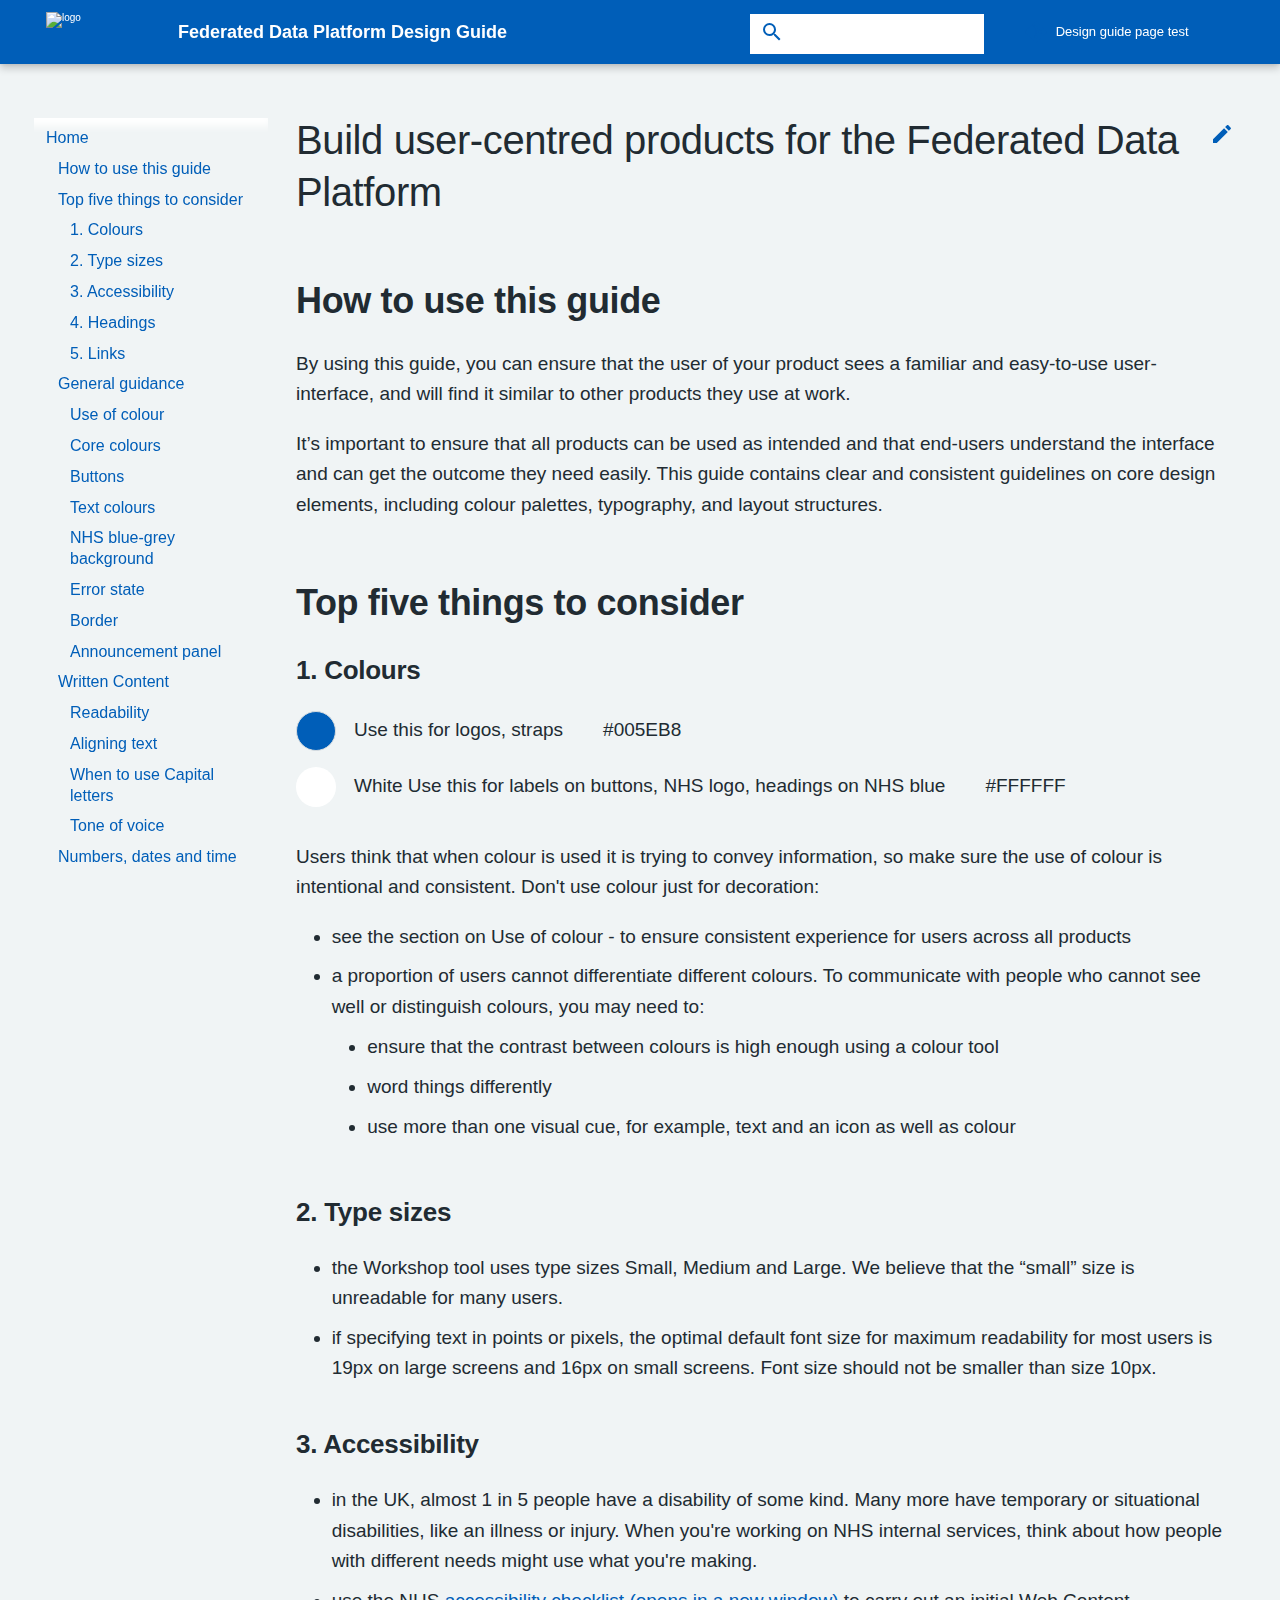
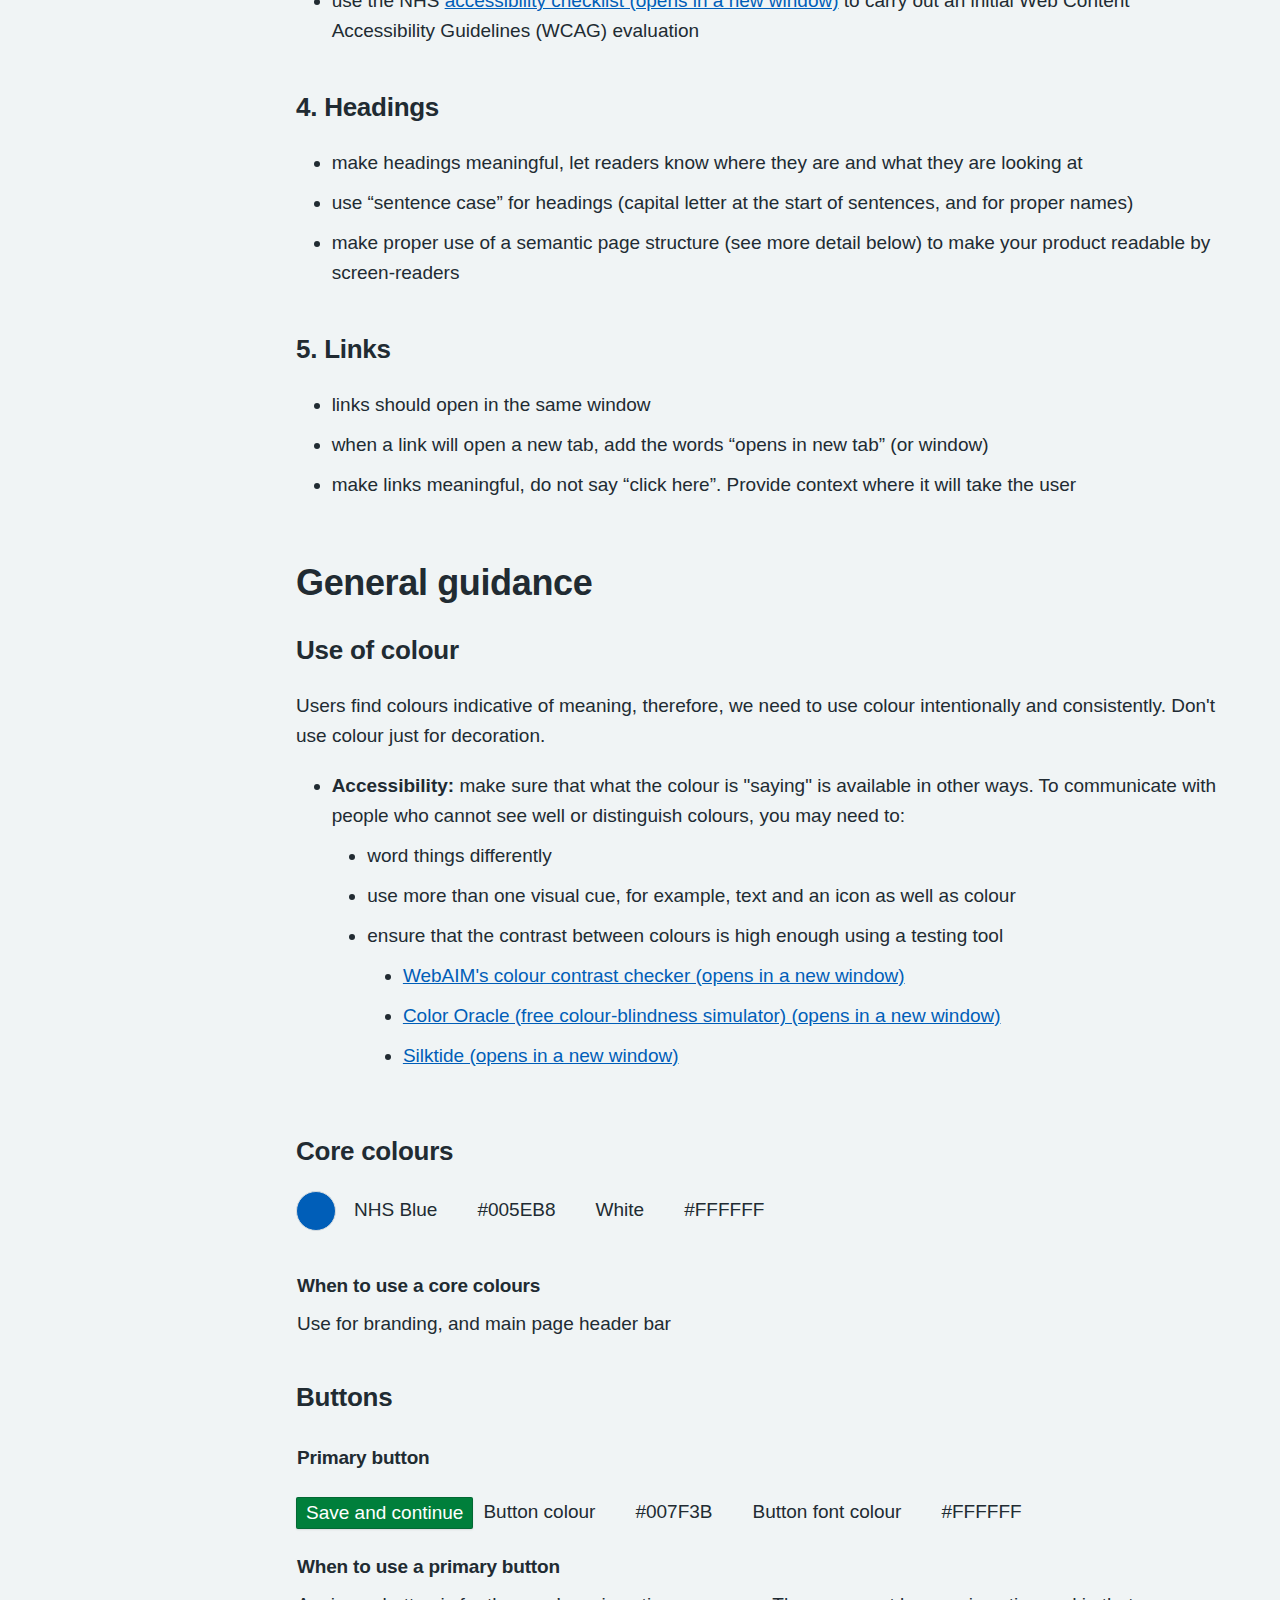
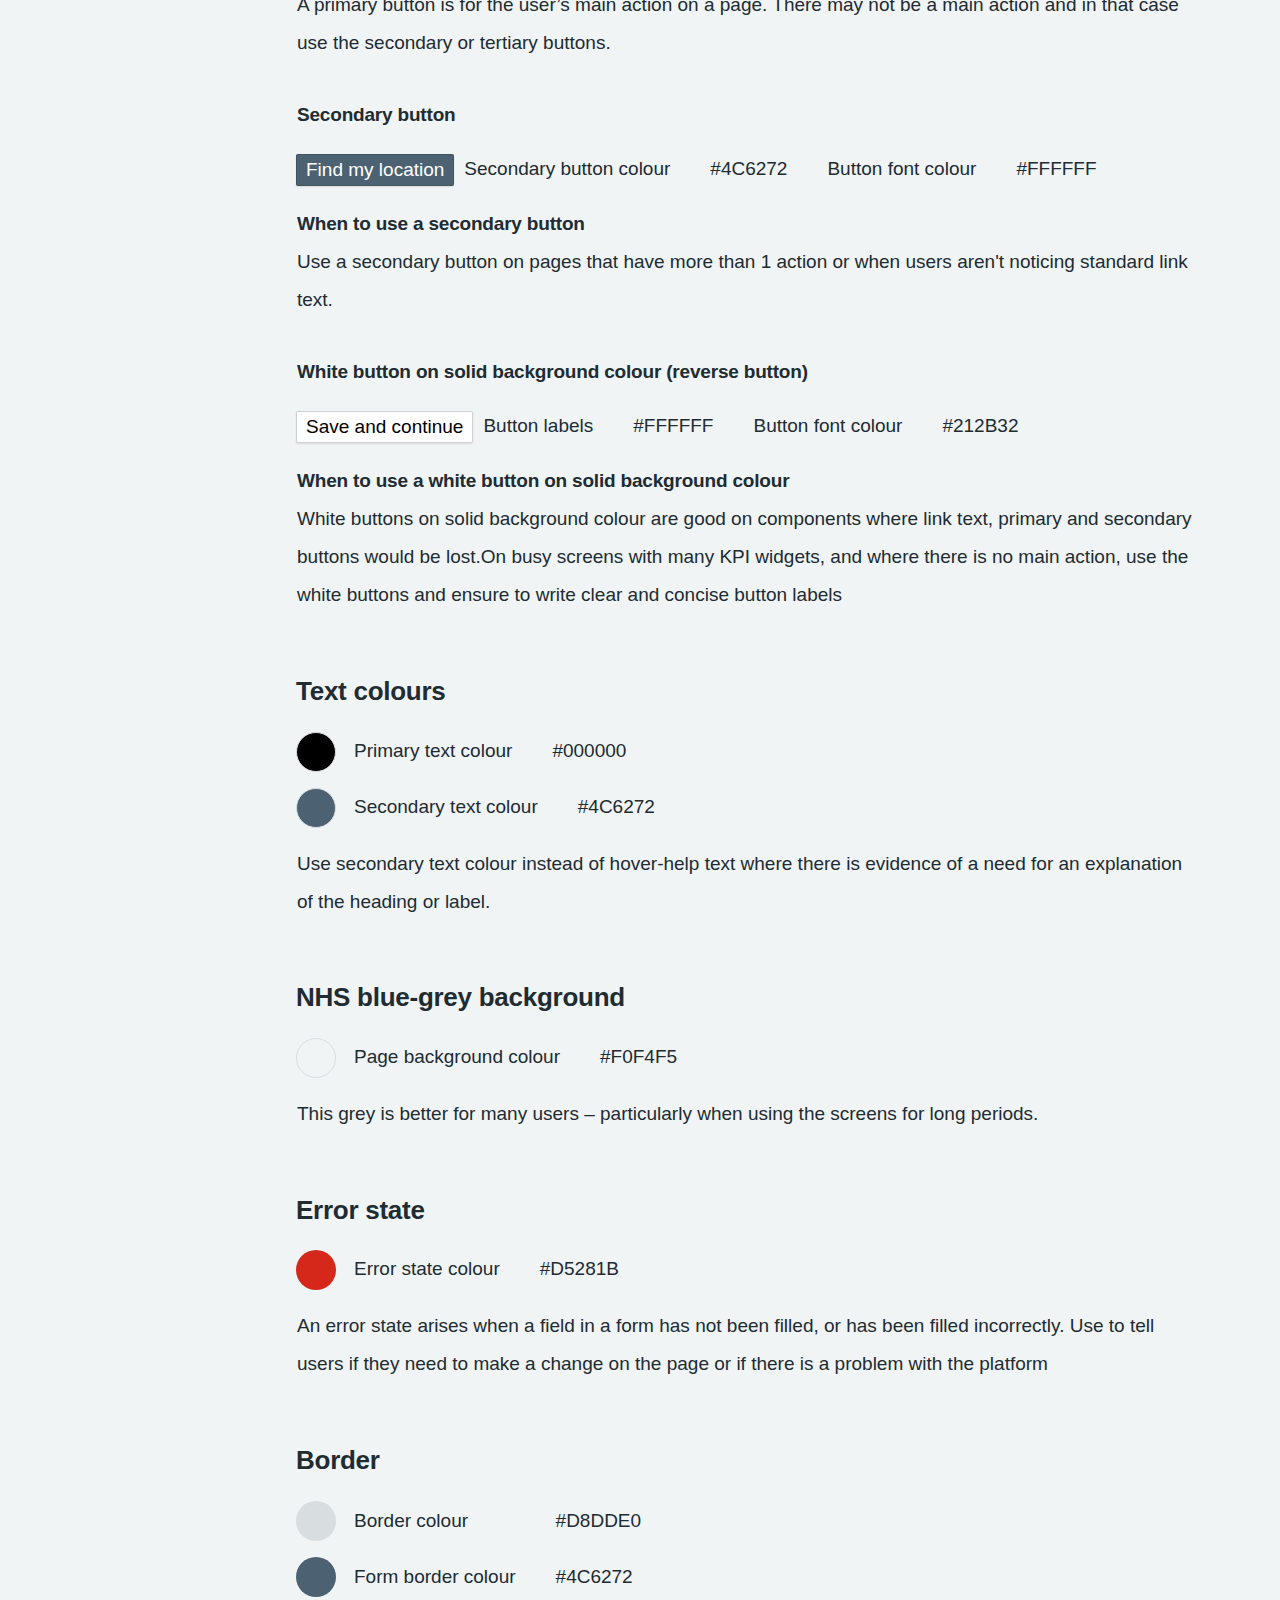
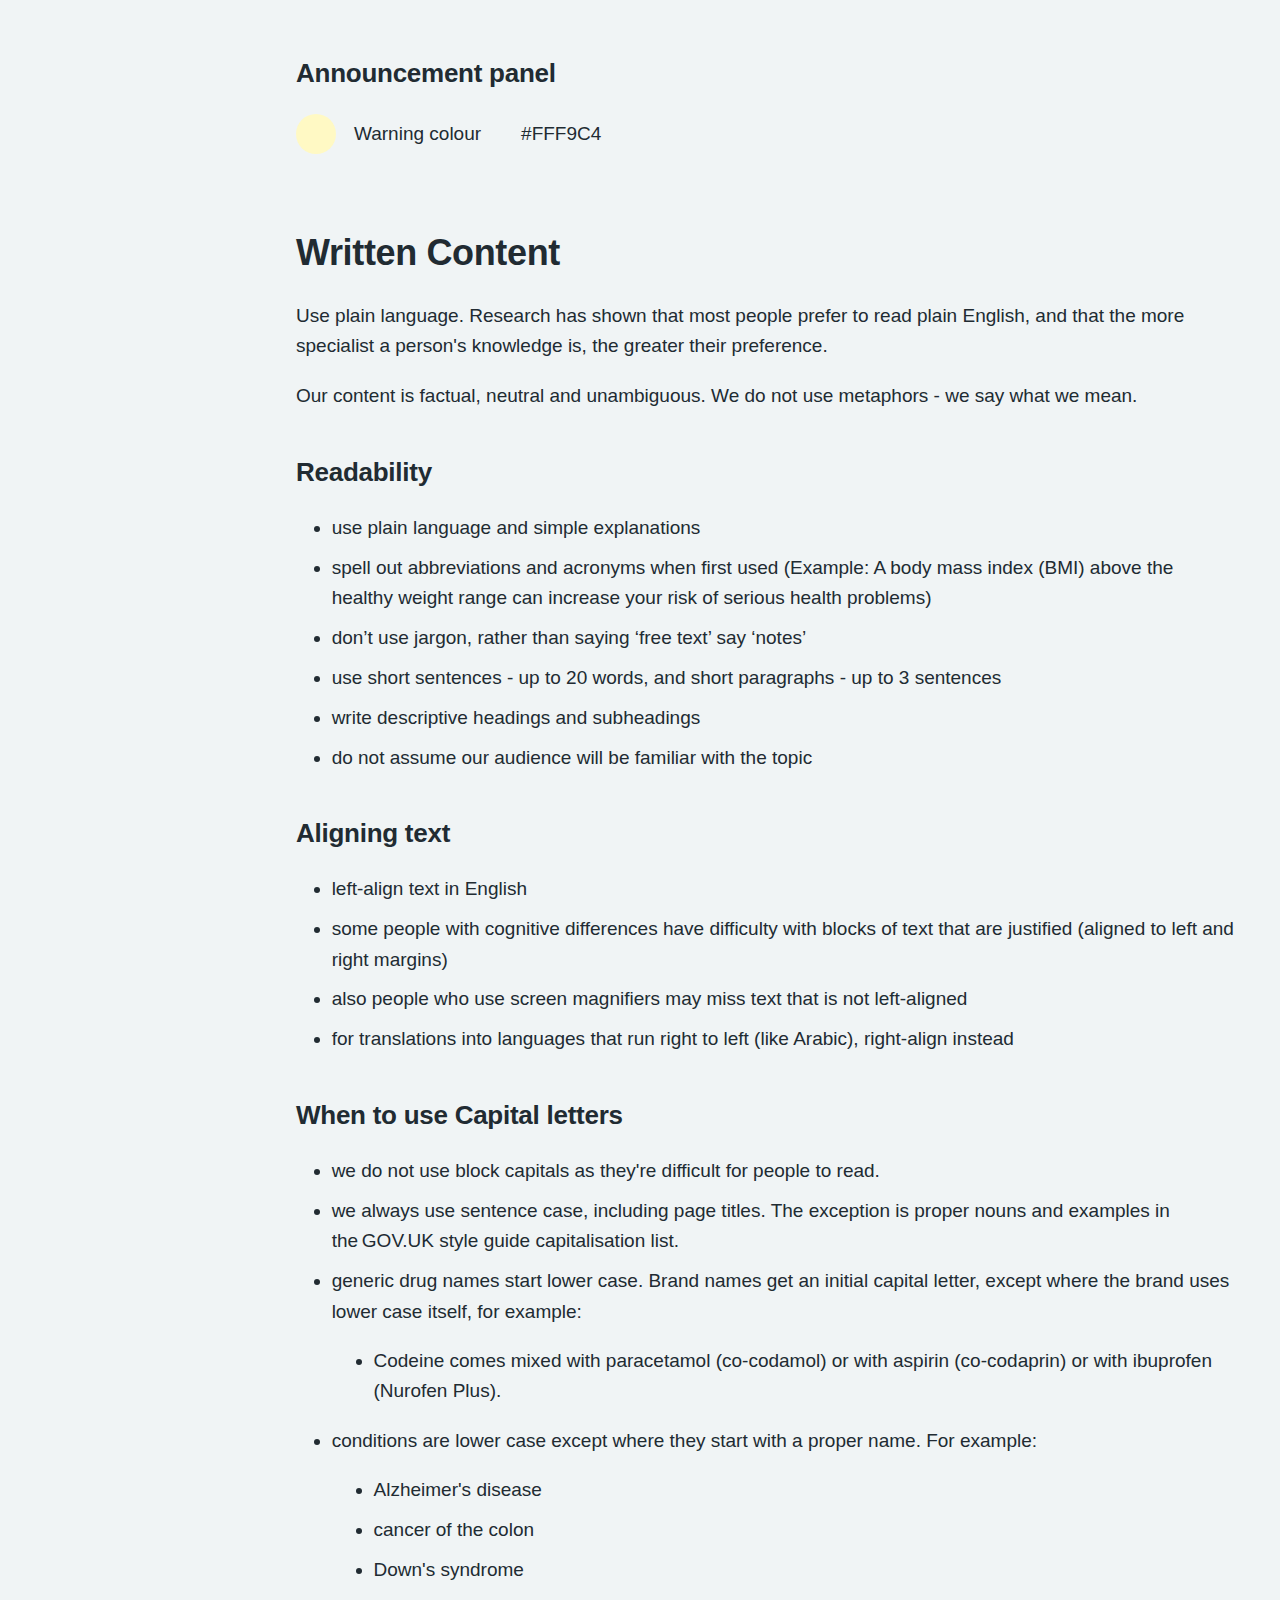
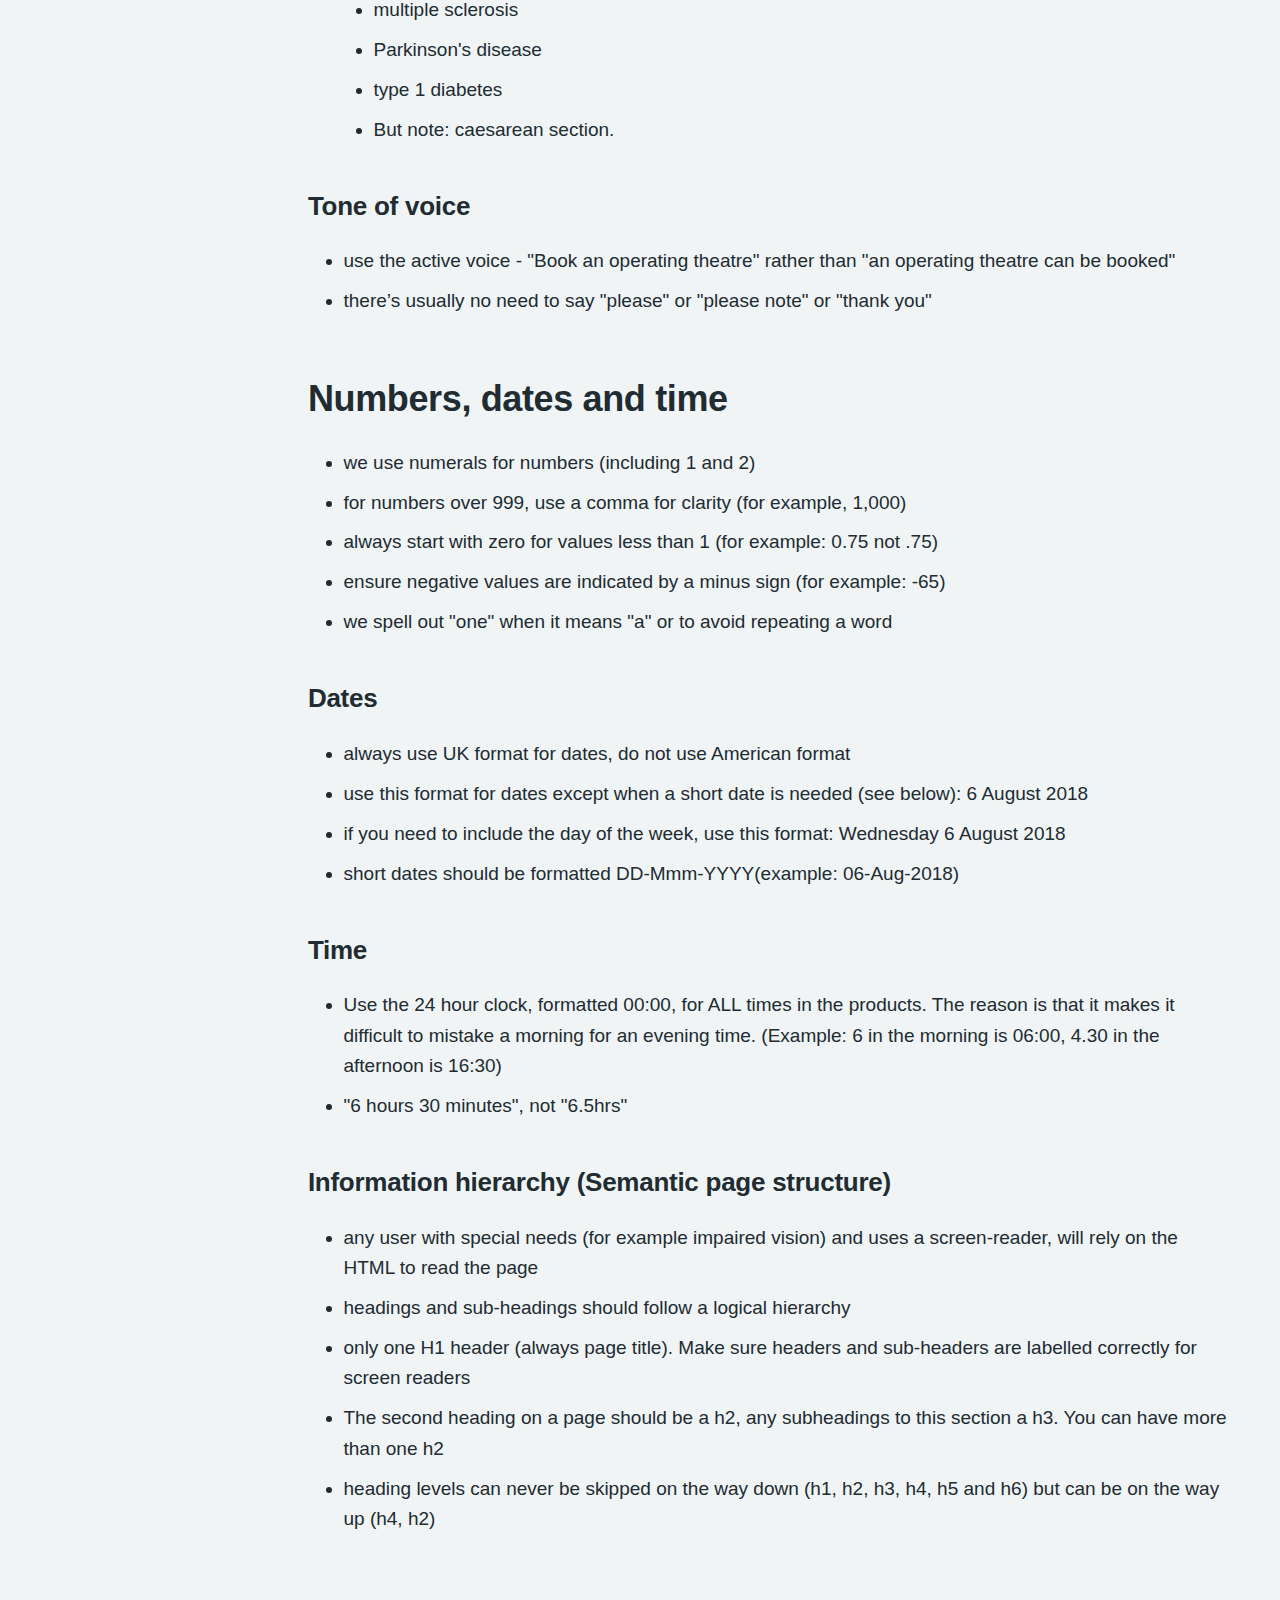
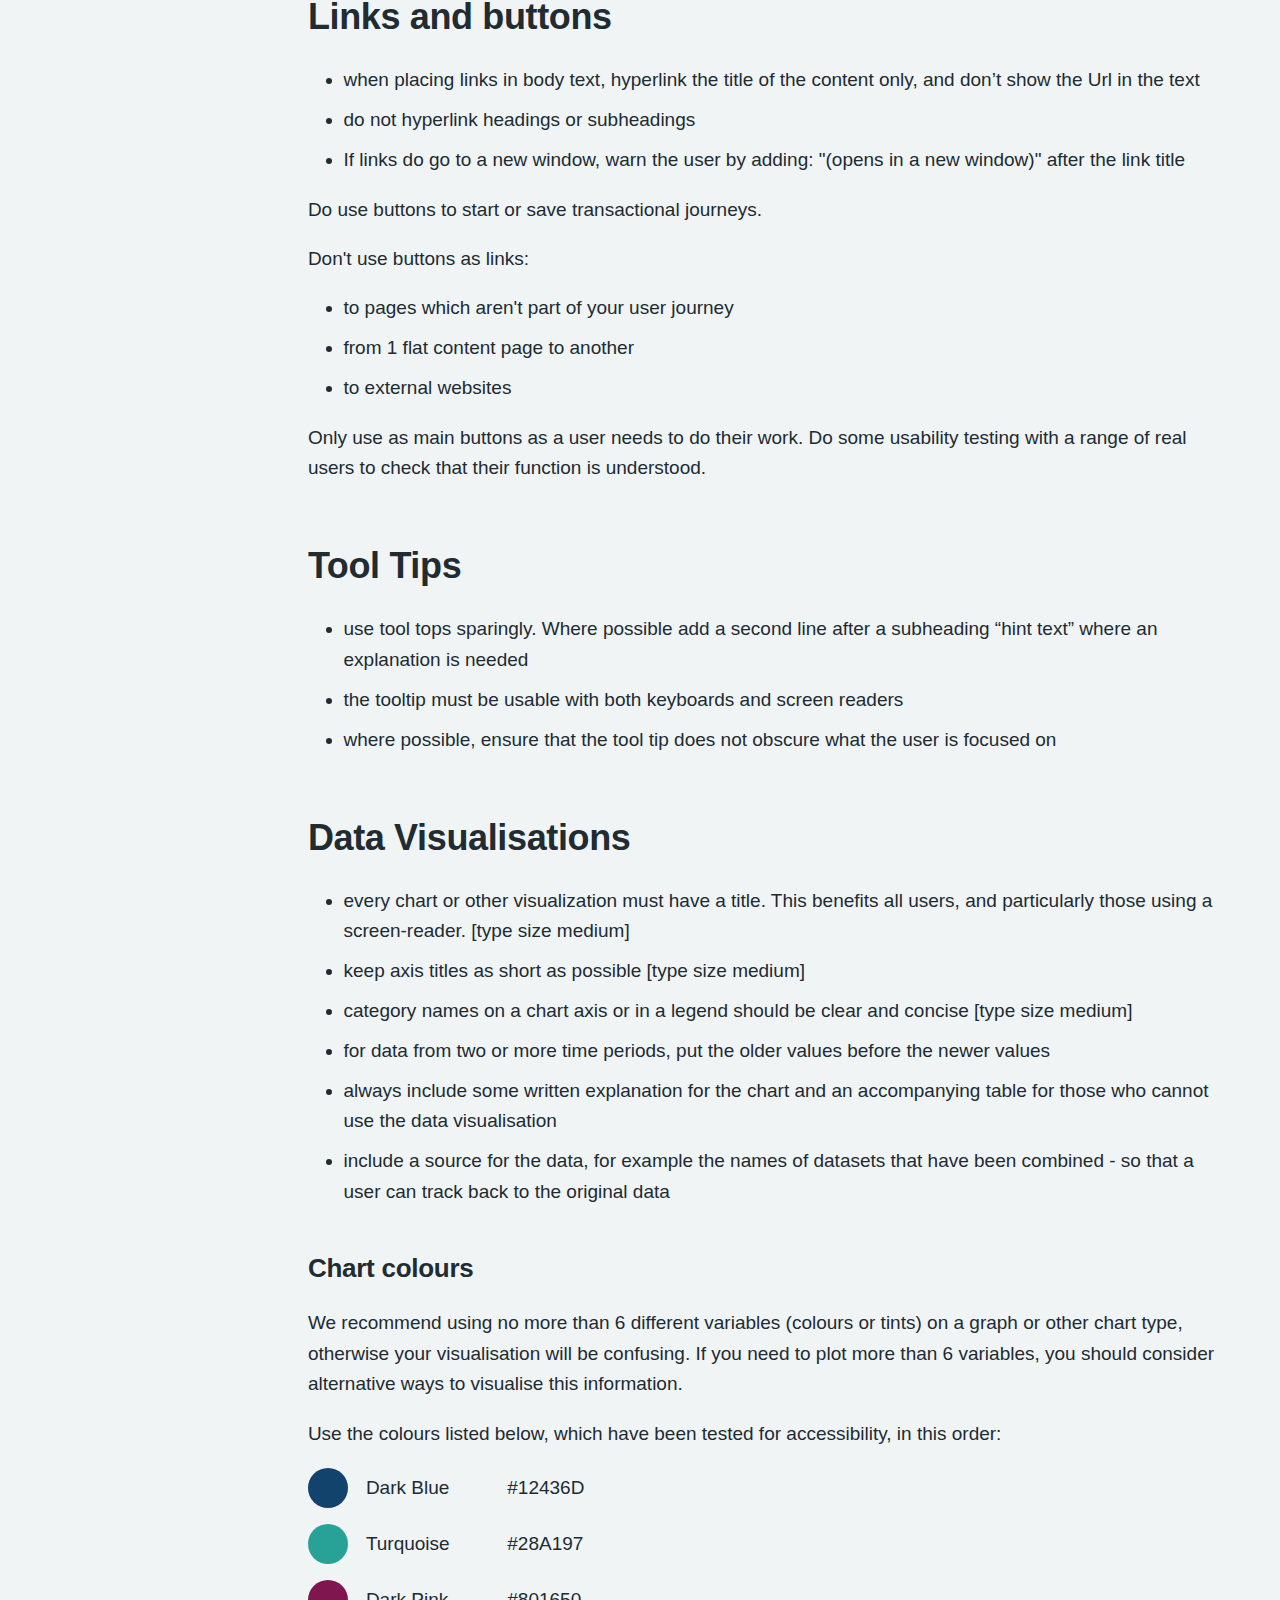
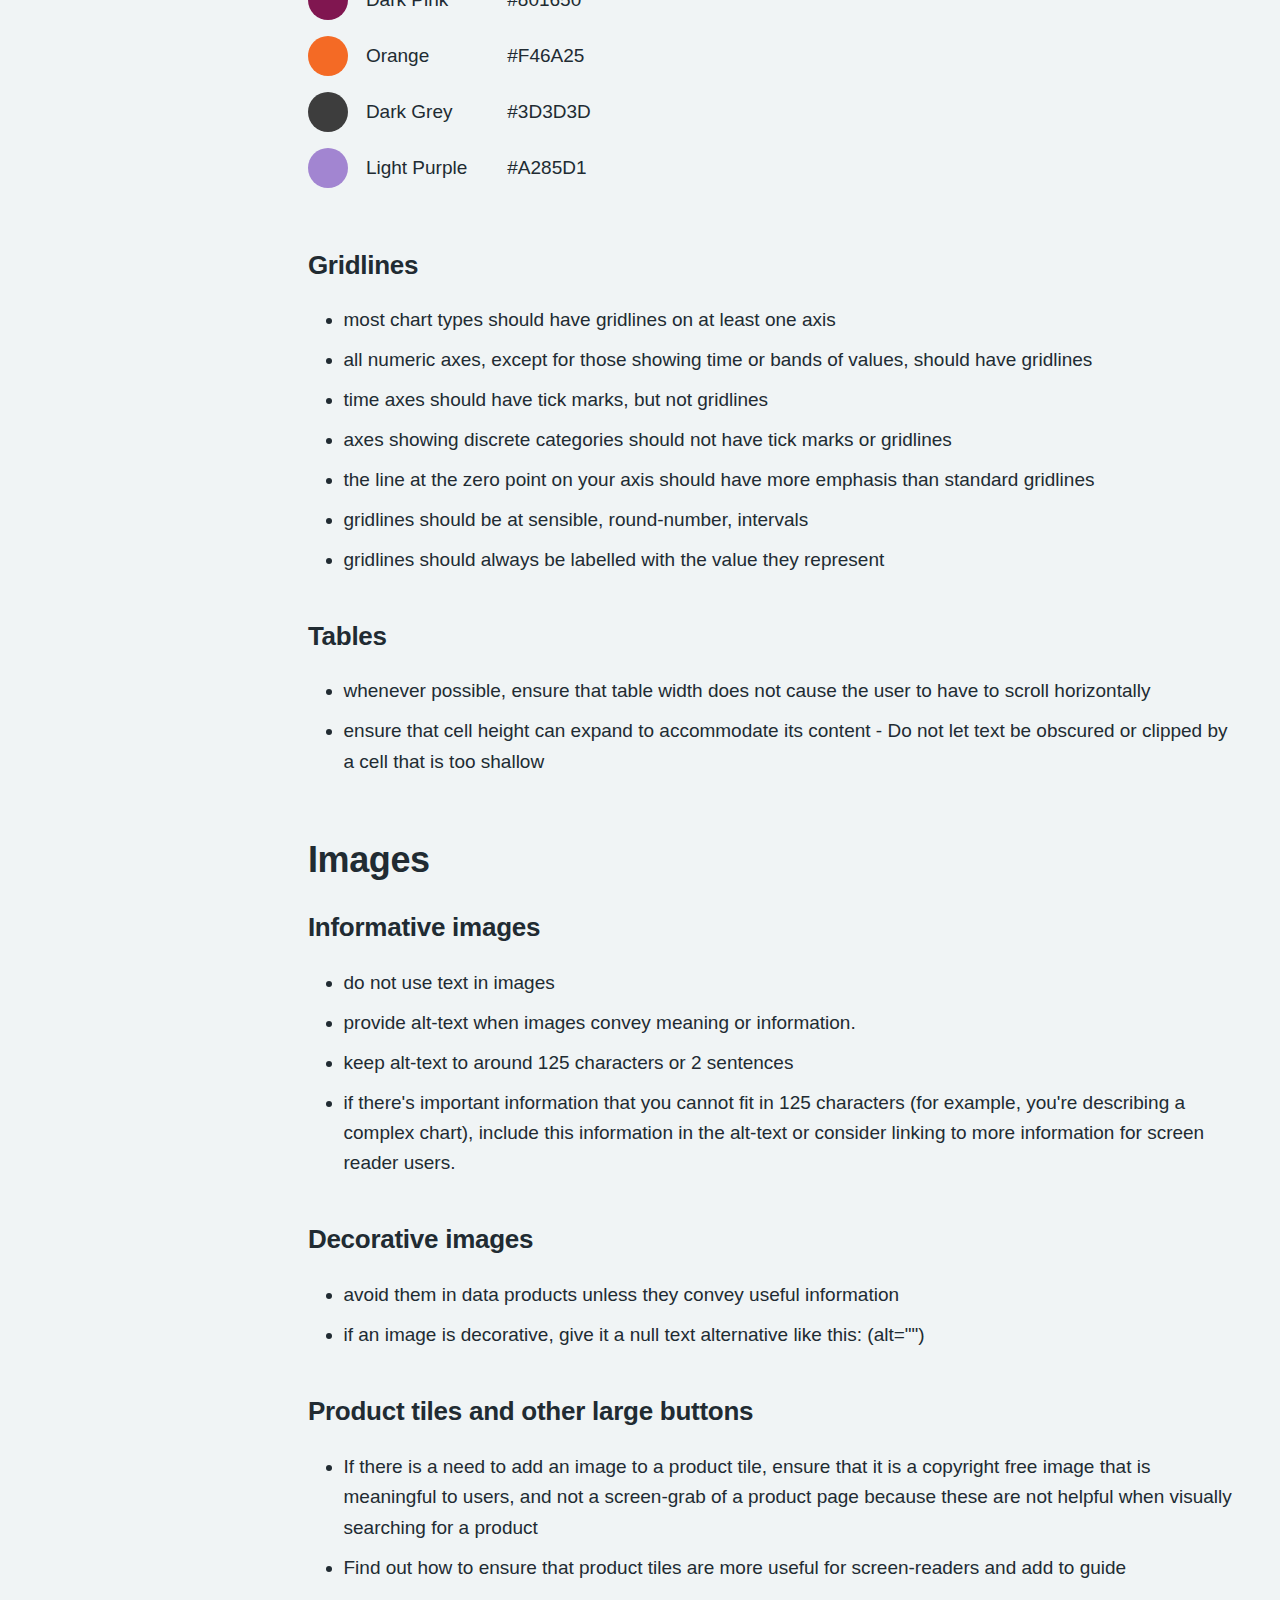
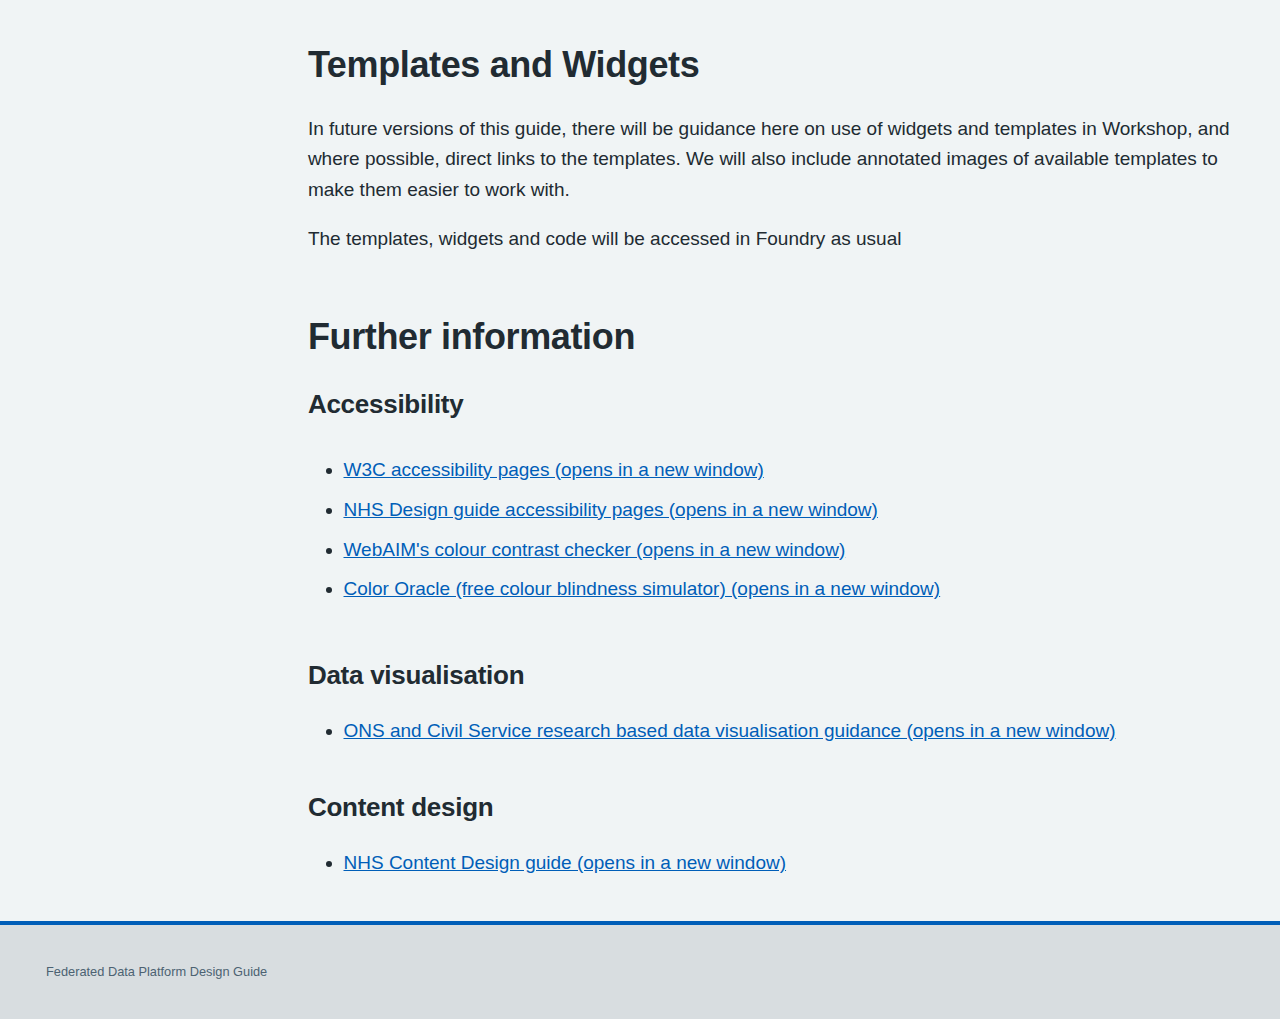
==== commit 74fd05f6: "Update index.html" ====
--- a/docs/index.html
+++ b/docs/index.html
@@ -1244,14 +1244,14 @@
 <ul>
 <!-- <li>use “Sentence case” for headings (capital letter at the start of the sentence only, except for proper nouns e.g. names, company names)</li>
 <li>use “Title case” for the names of organisations, training programmes, schemes, and specialties (Capital letters for each word in a title)</li> -->
-<li>We do not use block capitals as they're difficult for people to read.</li>
-<li>We always use sentence case, including page titles. The exception is proper nouns and examples in the GOV.UK style guide capitalisation list. </li>
-<li>Generic drug names start lower case. Brand names get an initial capital letter, except where the brand uses lower case itself, for example:</li>
+<li>we do not use block capitals as they're difficult for people to read.</li>
+<li>we always use sentence case, including page titles. The exception is proper nouns and examples in the GOV.UK style guide capitalisation list. </li>
+<li>generic drug names start lower case. Brand names get an initial capital letter, except where the brand uses lower case itself, for example:</li>
 <ul class="bullet-padding">
   <li>Codeine comes mixed with paracetamol (co-codamol) or with aspirin (co-codaprin) or with ibuprofen (Nurofen Plus).</li>
   <!-- <li class="page-body-link">Watch these <a href="https://www.healthtalk.org/" target="_blank">healthtalk.org (opens in a new window)</a> videos. </li> -->
 </ul>
-<li>Conditions are lower case except where they start with a proper name. For example: </li>
+<li>conditions are lower case except where they start with a proper name. For example: </li>
 <ul class="bullet-padding">
   <li>Alzheimer's disease </li>
   <li>cancer of the colon  </li>
@@ -1263,10 +1263,10 @@
 </ul>
 <h3 id="tone-of-voice">Tone of voice</h3>
 <ul>
-<li>use the active voice - "Book an operating theatre" rather than "an operating theatre can be booked" </li>
-<li>there’s usually no need to say "please" or "please note"</li>
-<li>there’s usually no need to say thank you</li>
-<li>say "sorry" if something serious has gone wrong - for example, the service has stopped working completely. In cases of service disruption give a plain English explanation of what type of incident it is</li>
+<li>use the active voice - "Book an operating theatre" rather than "an operating theatre can be booked"</li>
+<li>there’s usually no need to say "please" or "please note" or "thank you"</li>
+<!-- <li>there’s usually no need to say thank you</li> -->
+<!-- <li>say "sorry" if something serious has gone wrong - for example, the service has stopped working completely. In cases of service disruption give a plain English explanation of what type of incident it is</li> -->
 </ul>
 <h2 id="numbers-dates-and-time">Numbers, dates and time</h2>
 <ul>
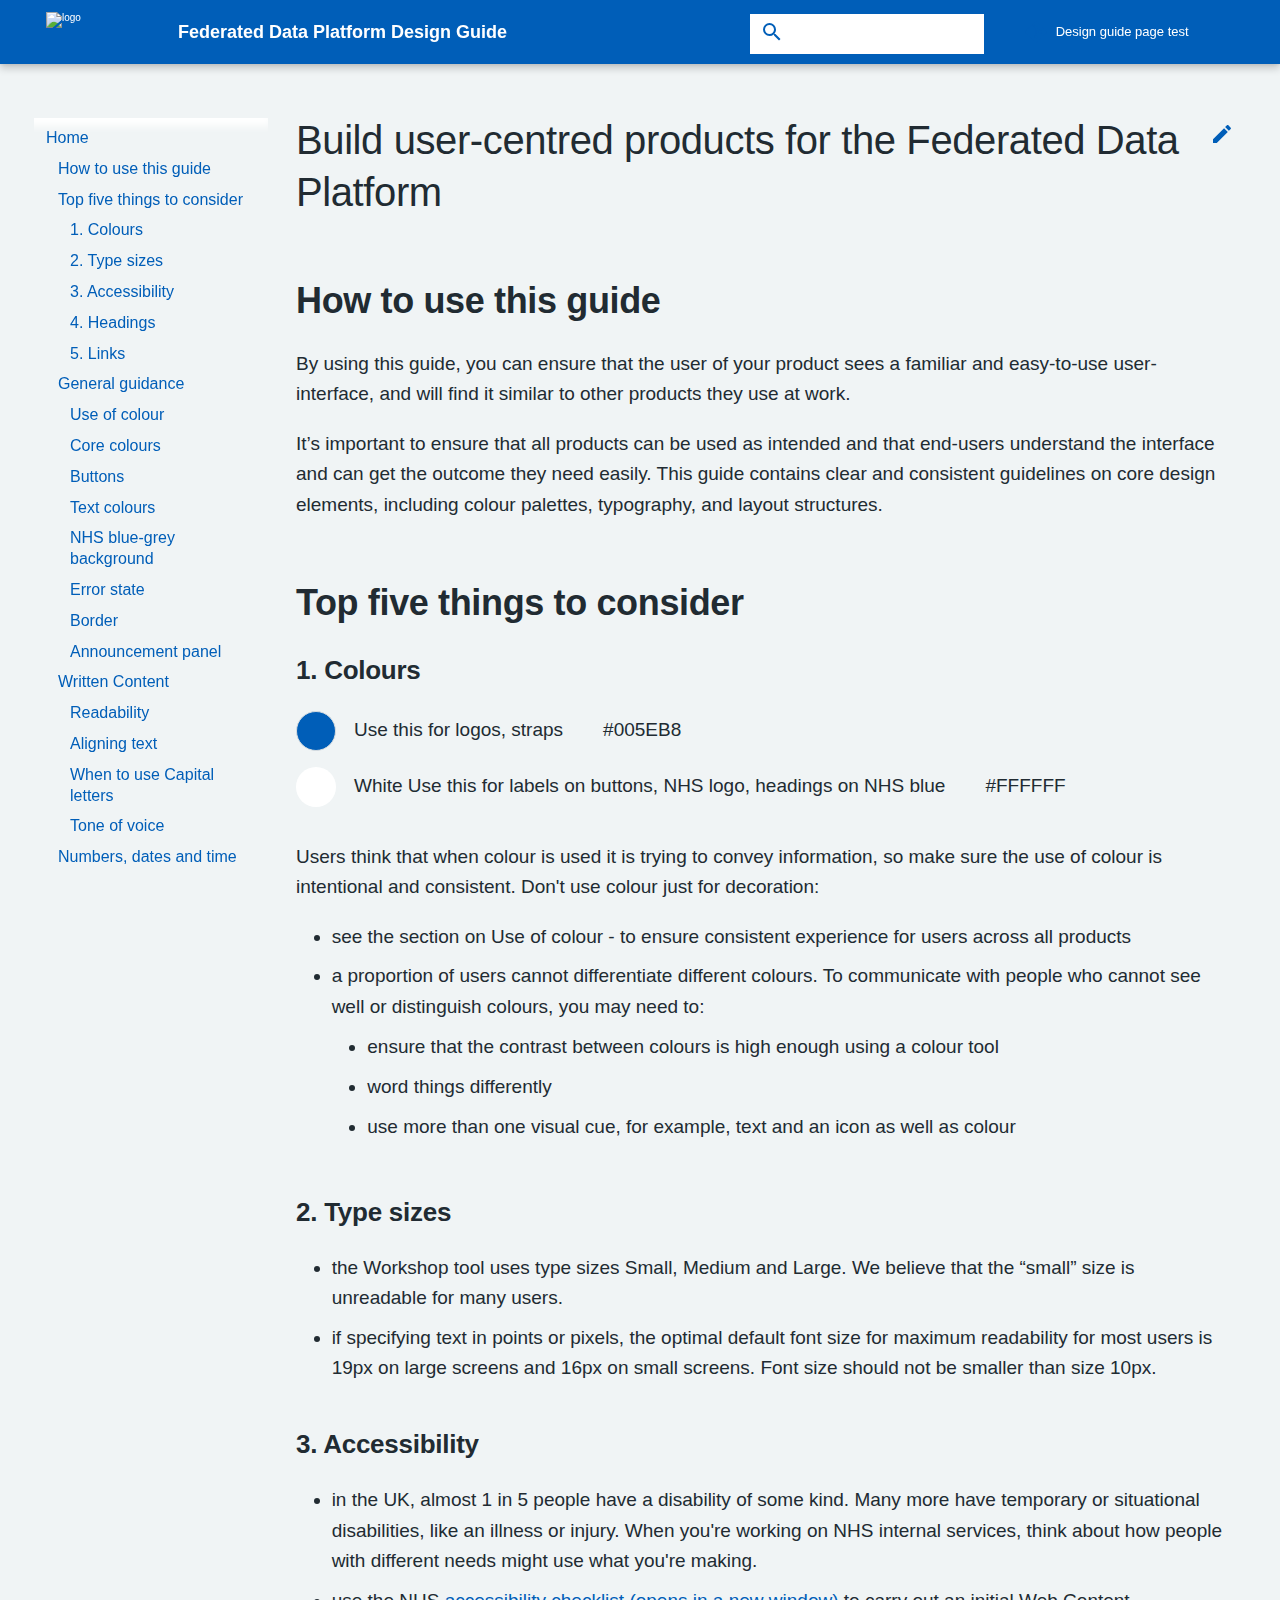
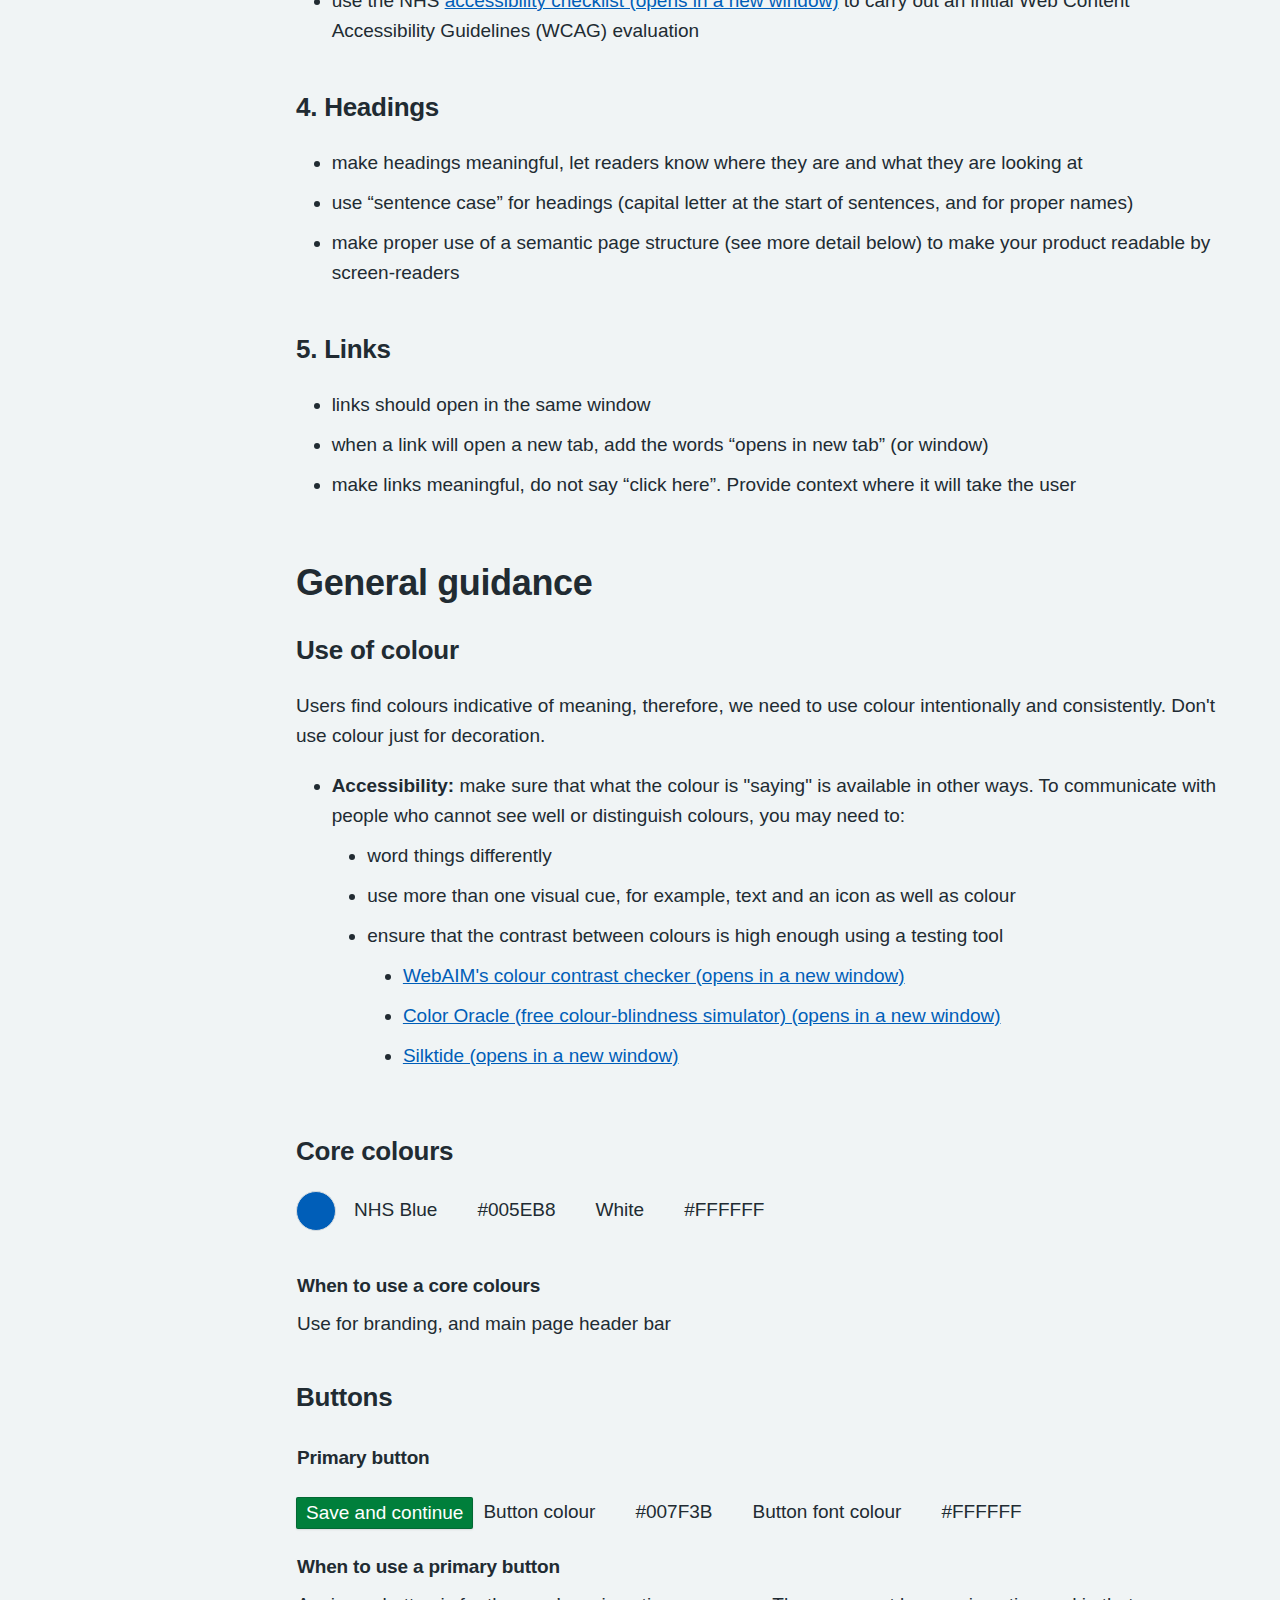
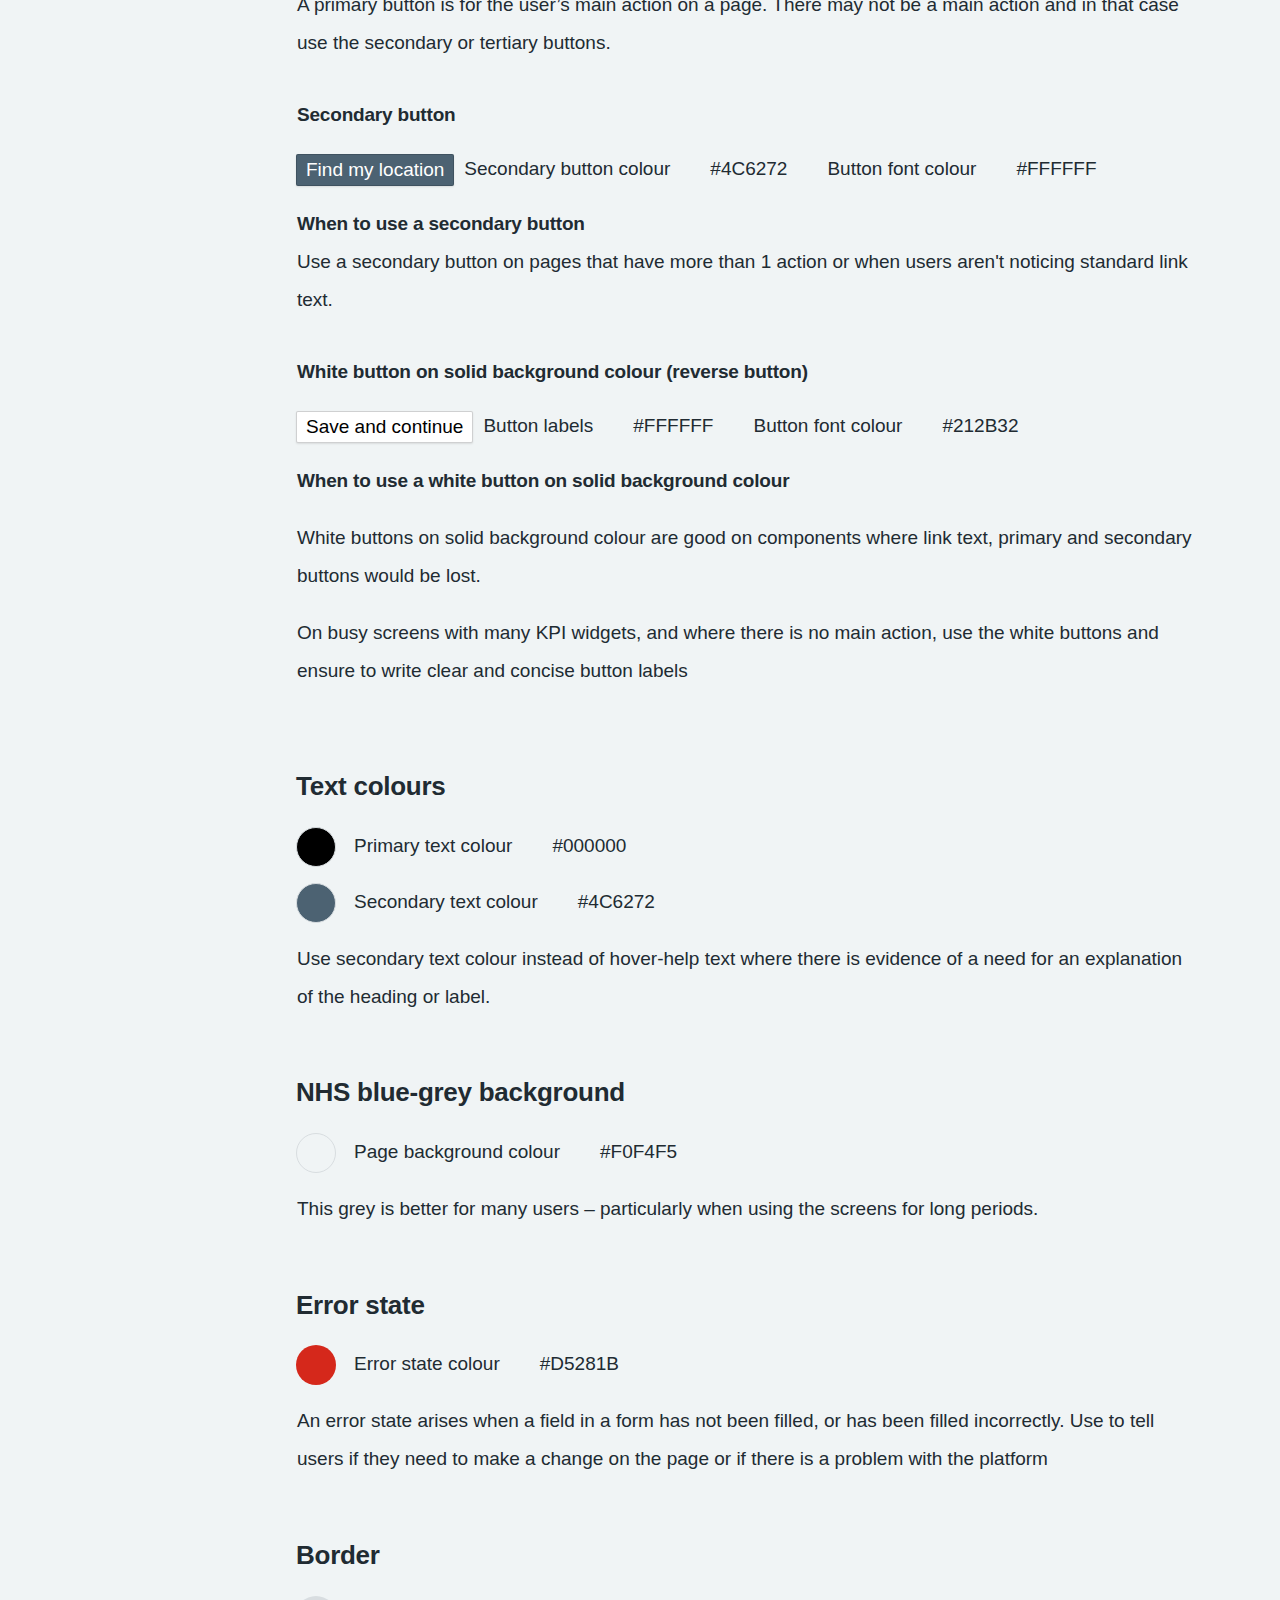
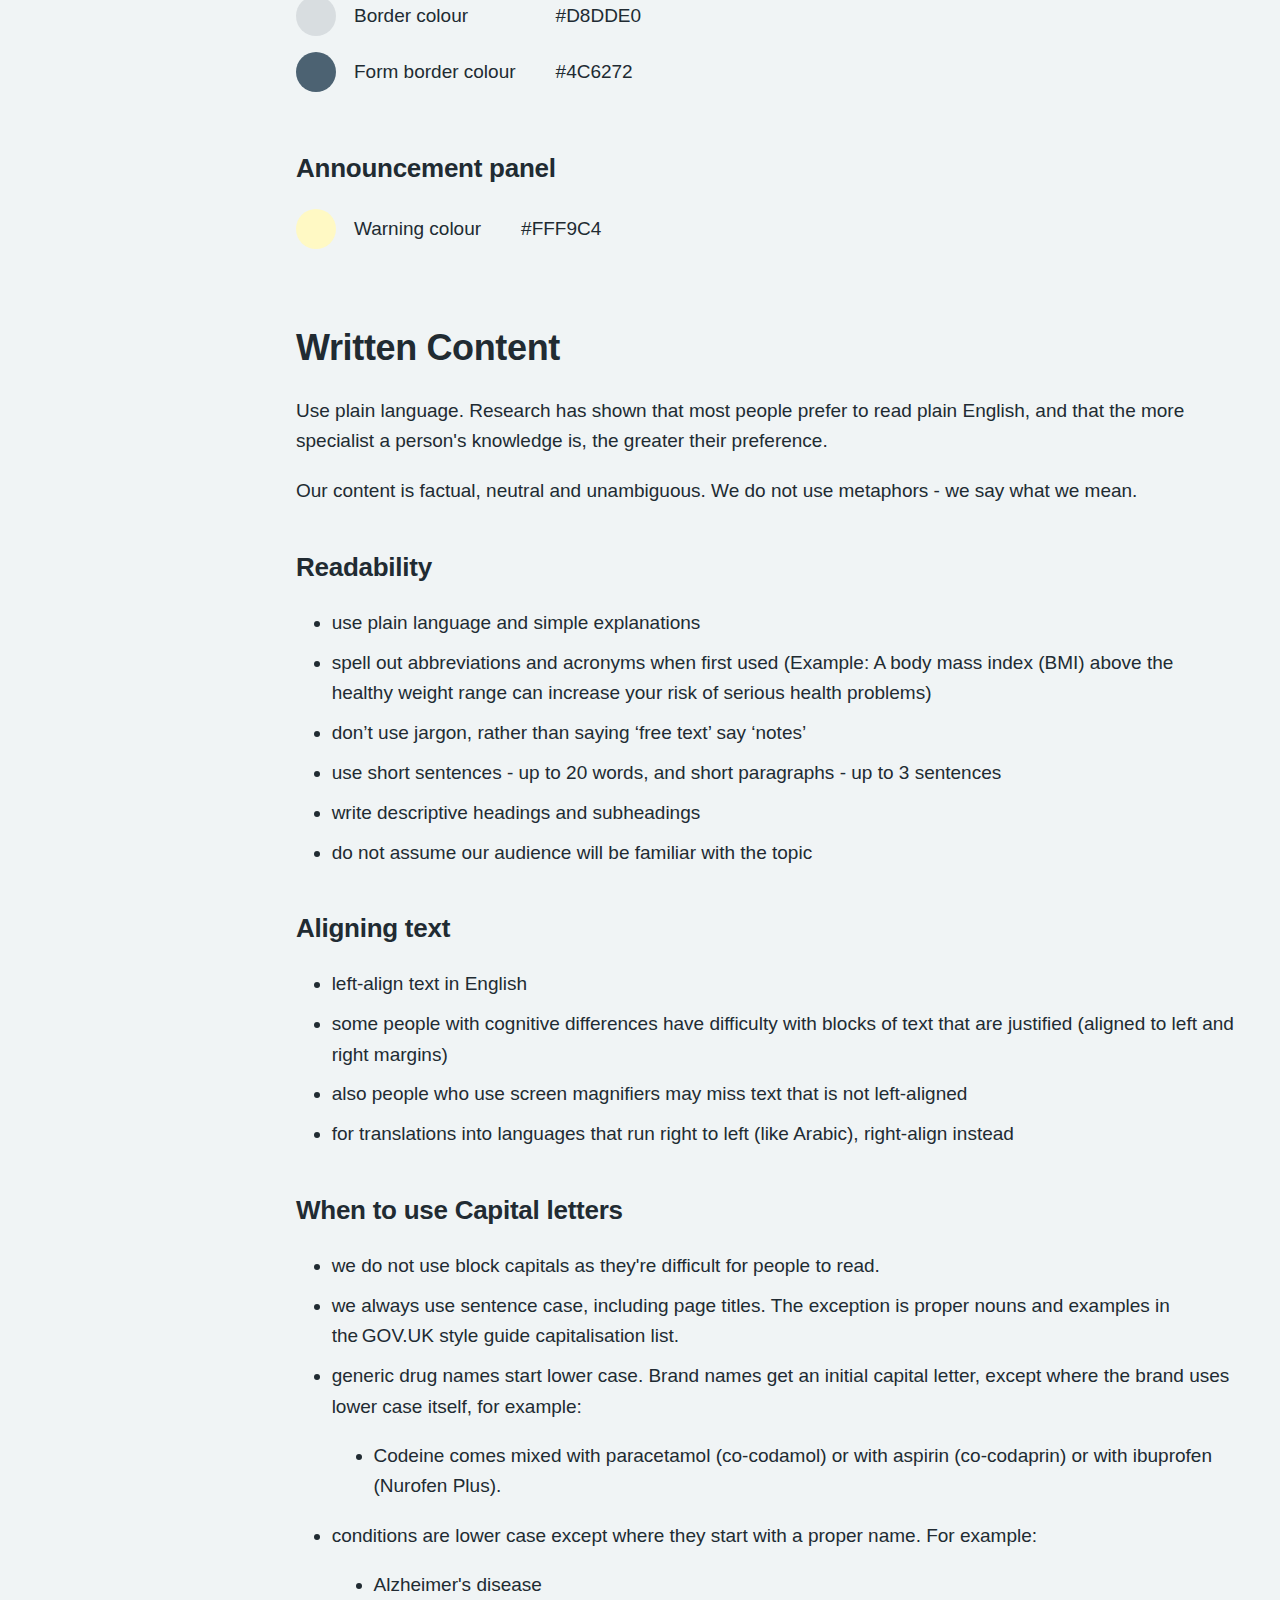
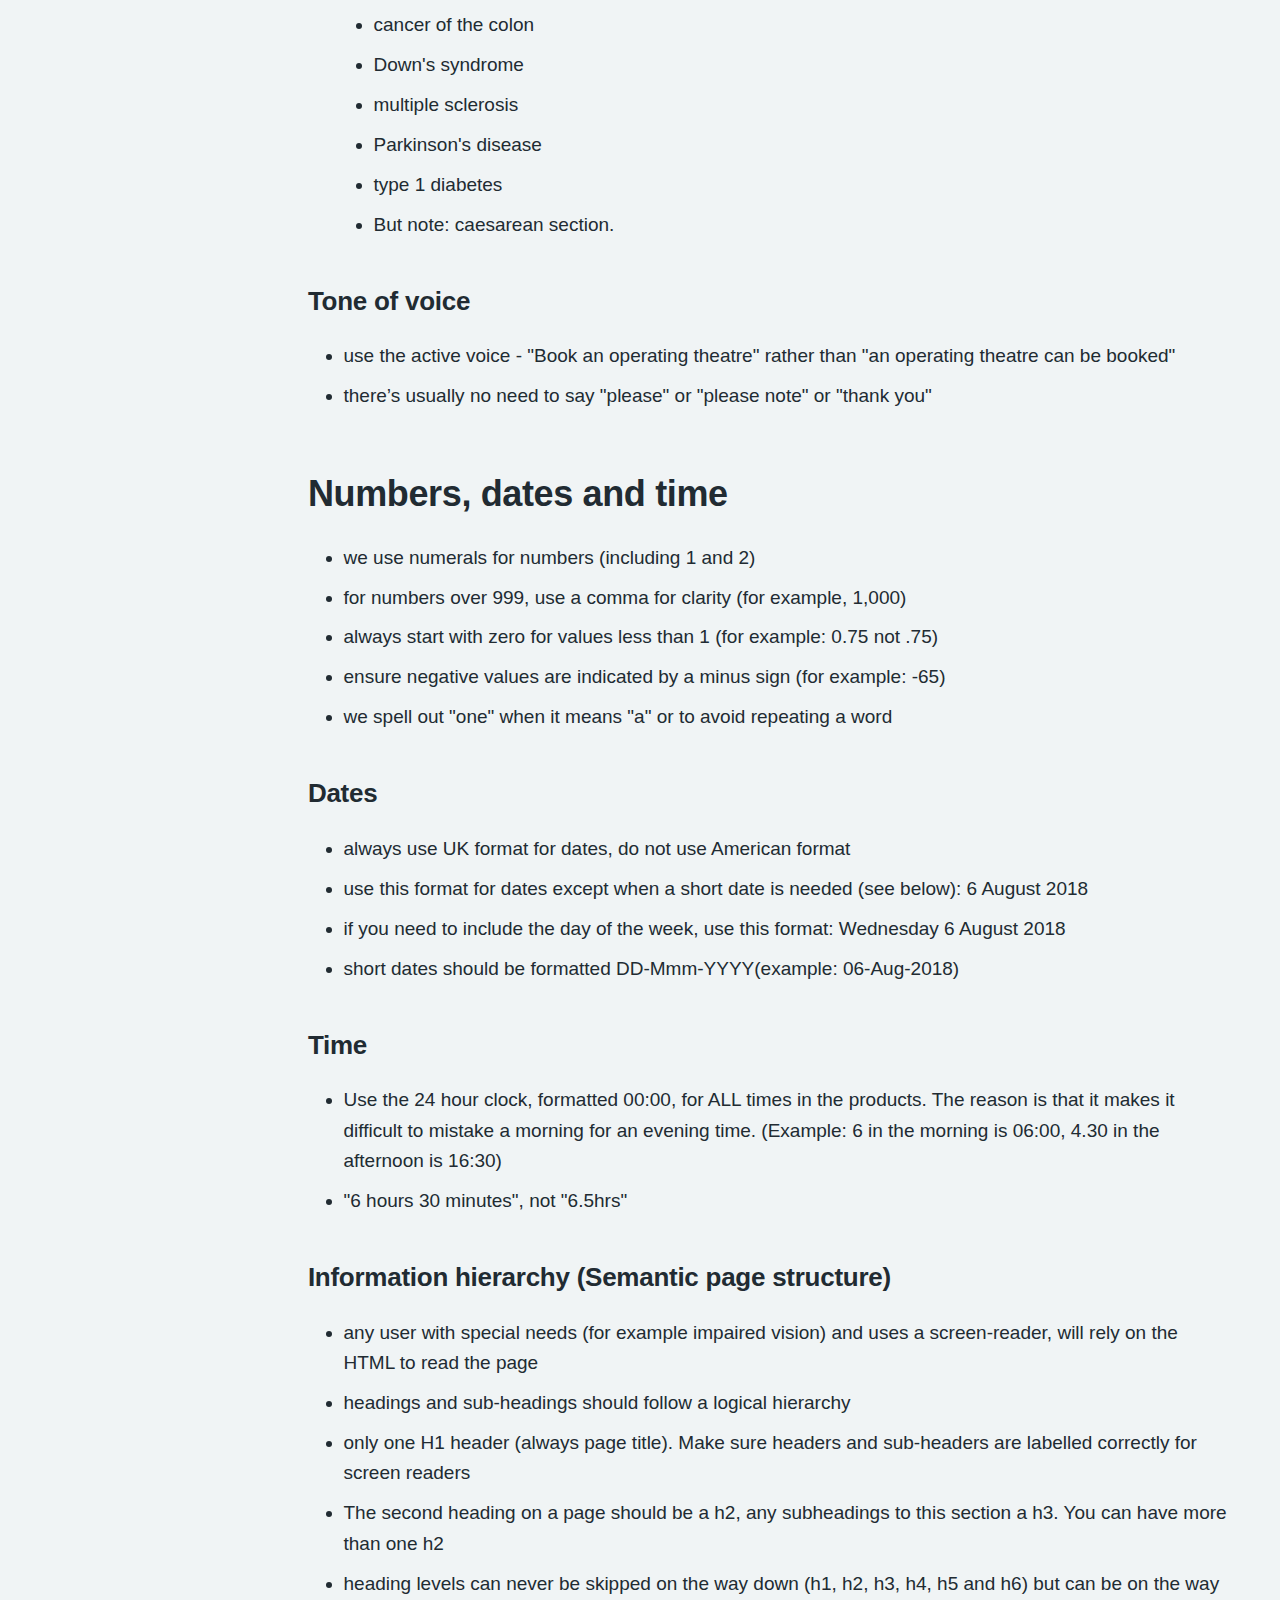
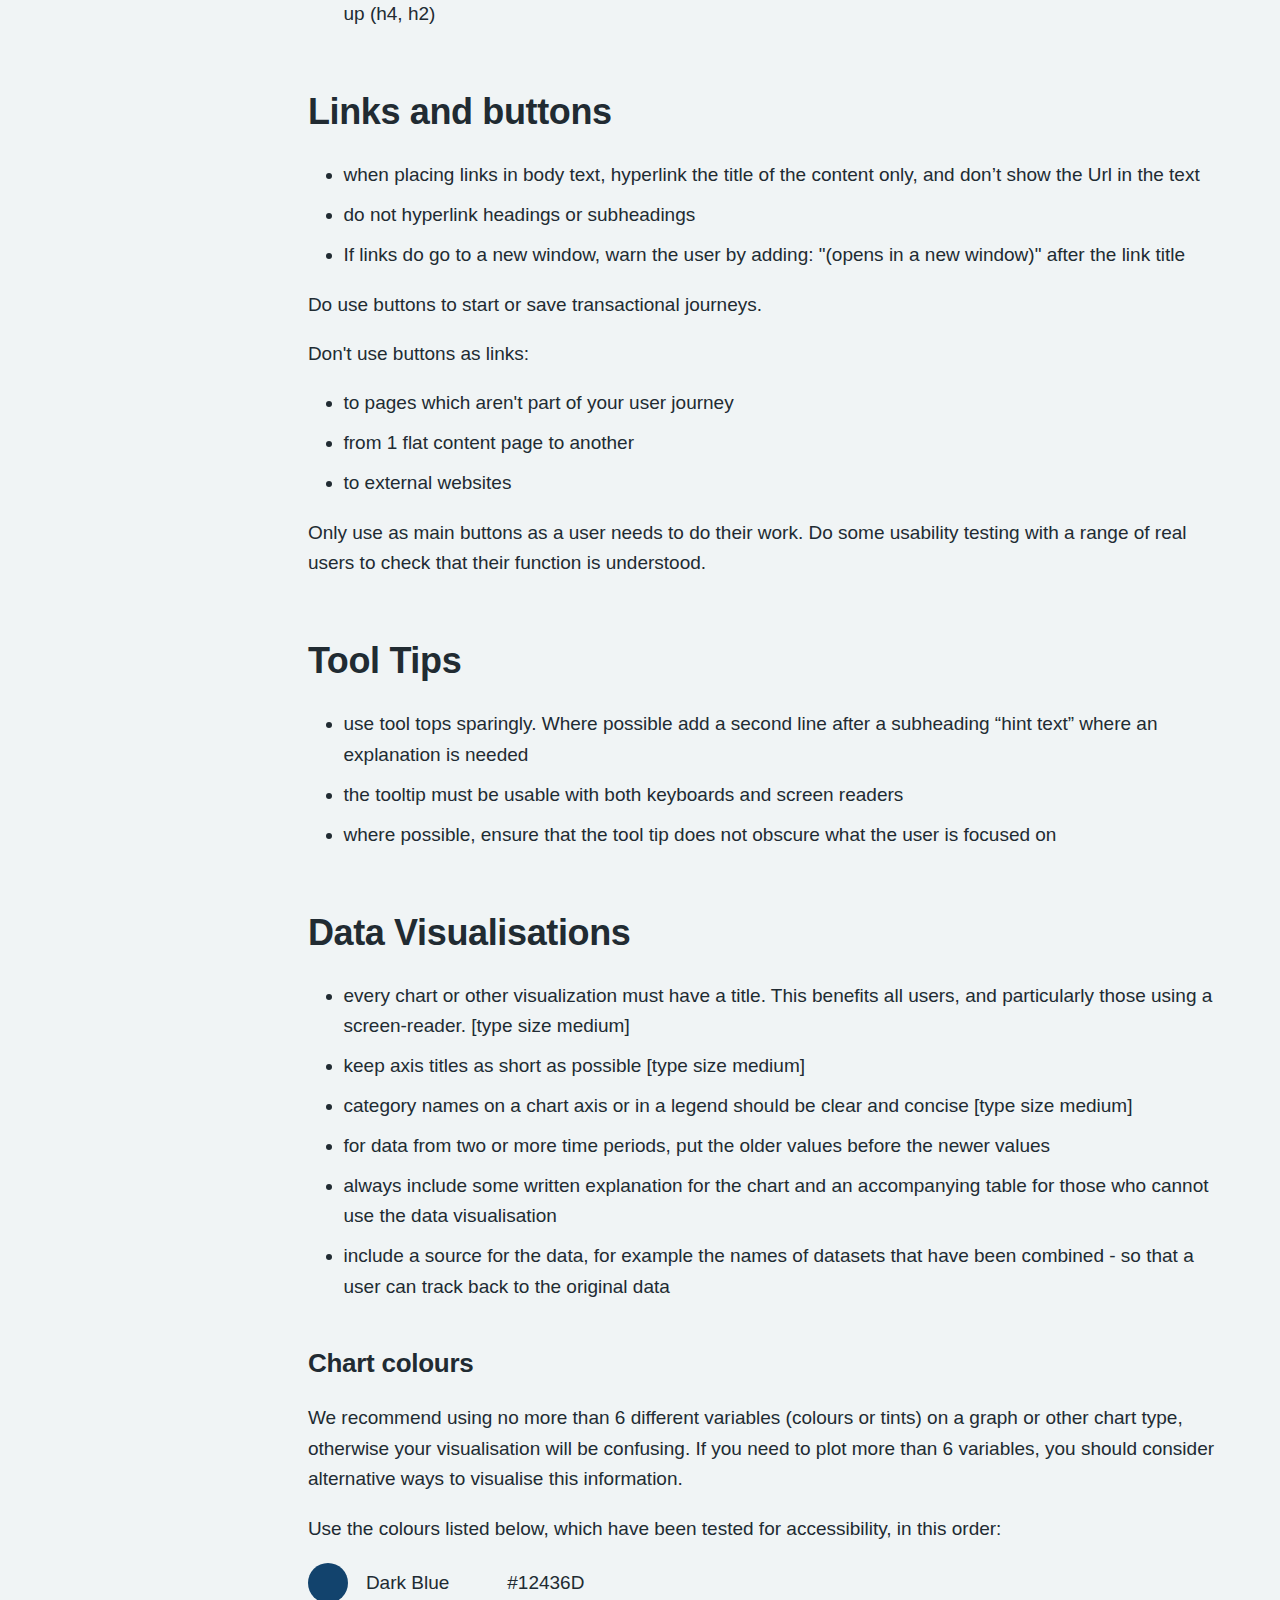
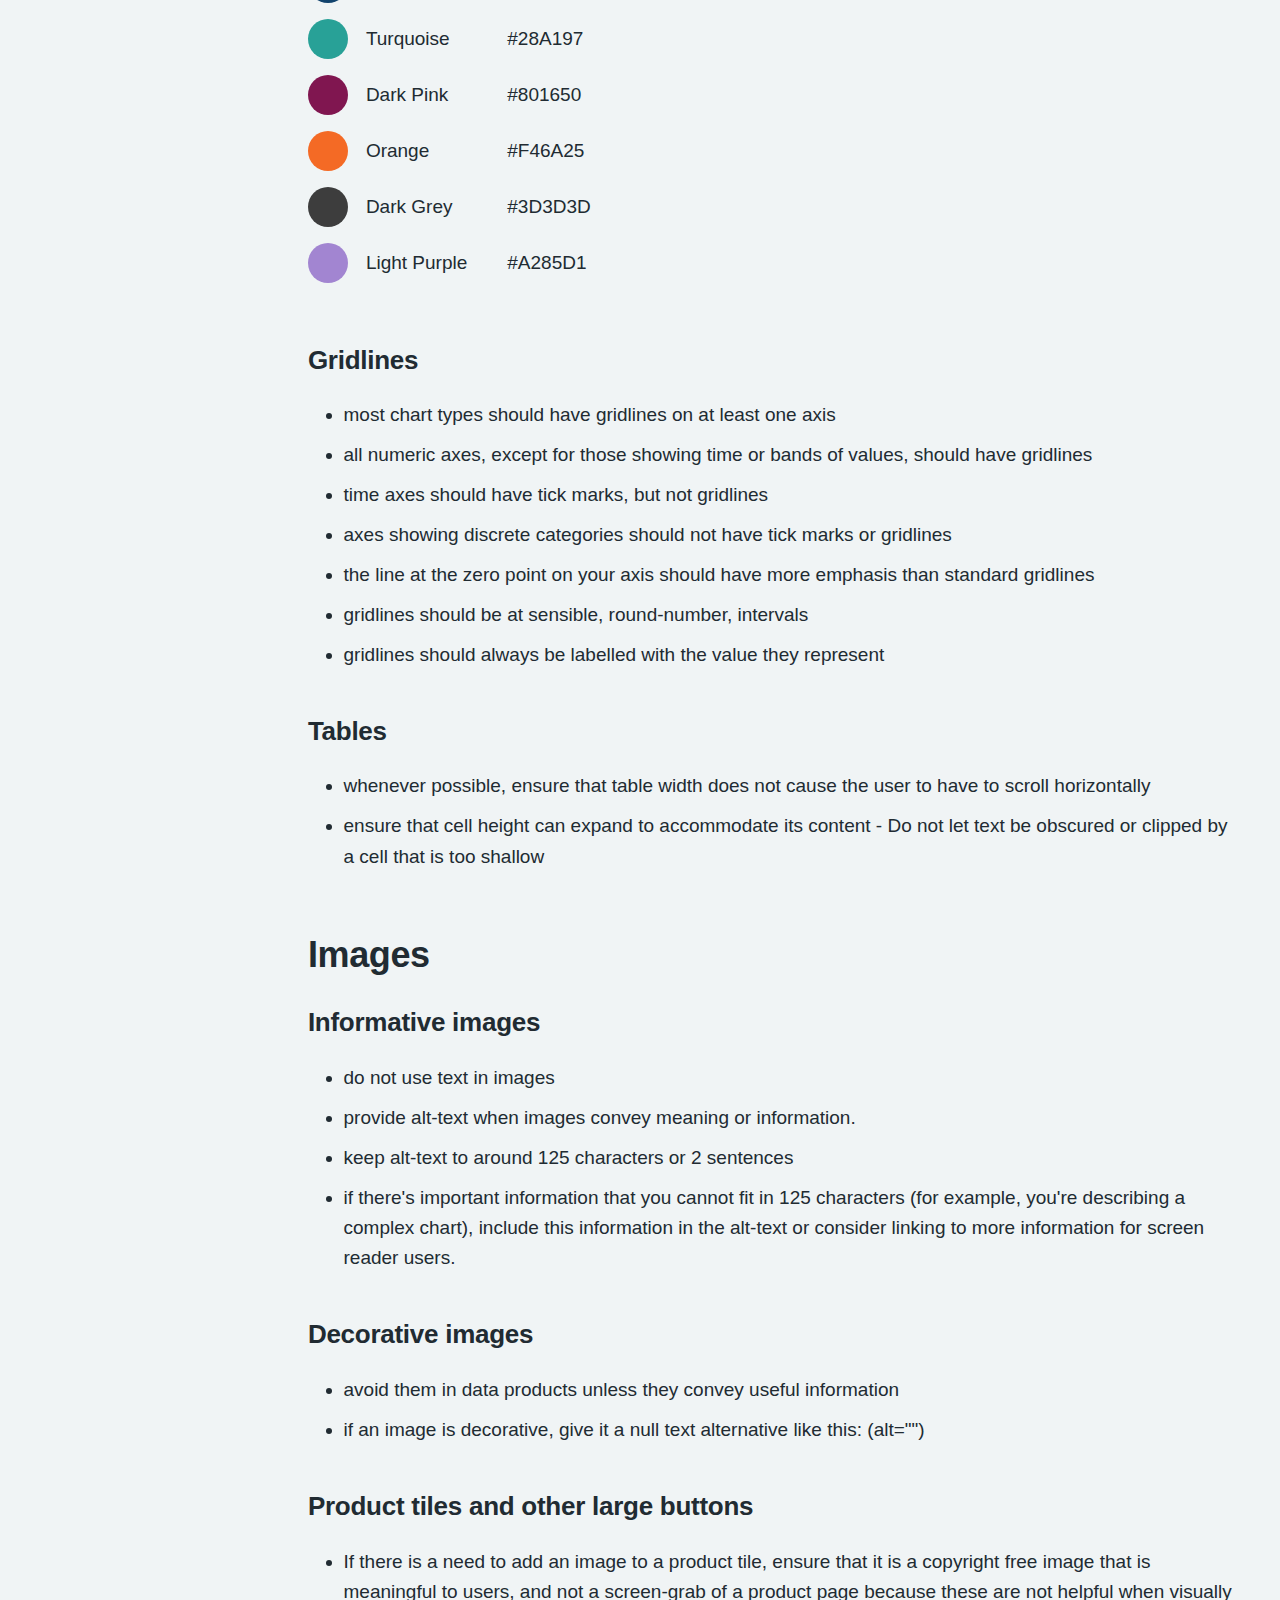
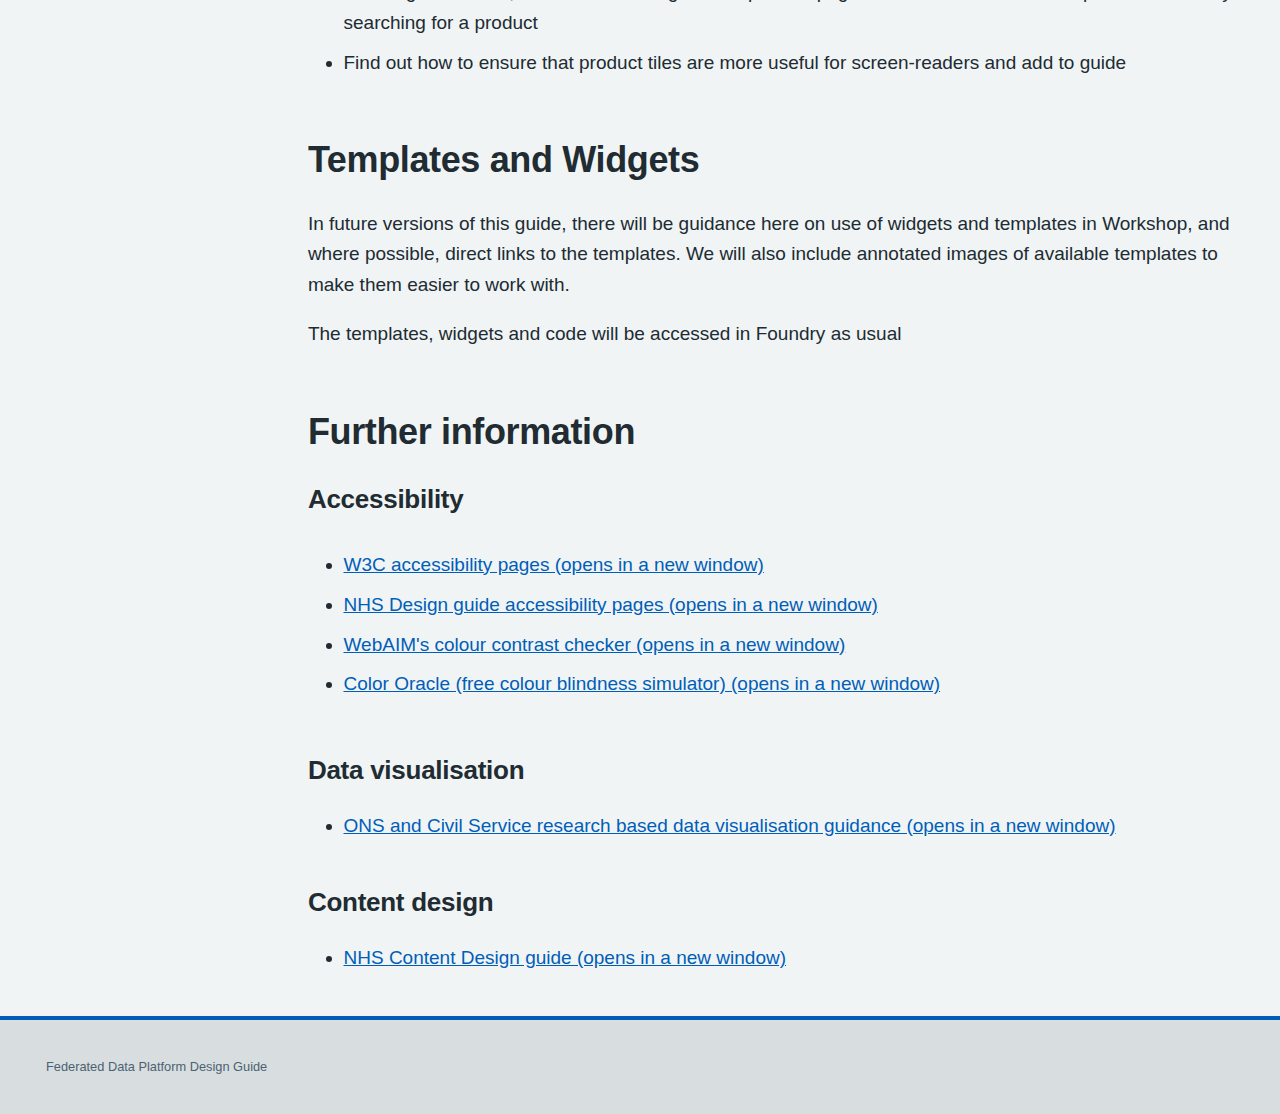
==== commit ae249f00: "Update index.html" ====
--- a/docs/index.html
+++ b/docs/index.html
@@ -897,7 +897,8 @@
       <tr class="app-colour-list__row">
         <td colspan="3">
           <h4 class="no-margin-bt no-margin-tp">When to use a white button on solid background colour </h4>
-          <span>White buttons on solid background colour are good on components where link text, primary and secondary buttons would be lost.On busy screens with many KPI widgets, and where there is no main action, use the white buttons and ensure to write clear and concise button labels  </span>
+          <p>White buttons on solid background colour are good on components where link text, primary and secondary buttons would be lost.</p>
+          <p>On busy screens with many KPI widgets, and where there is no main action, use the white buttons and ensure to write clear and concise button labels  </p>
         </td>
       </tr>
 
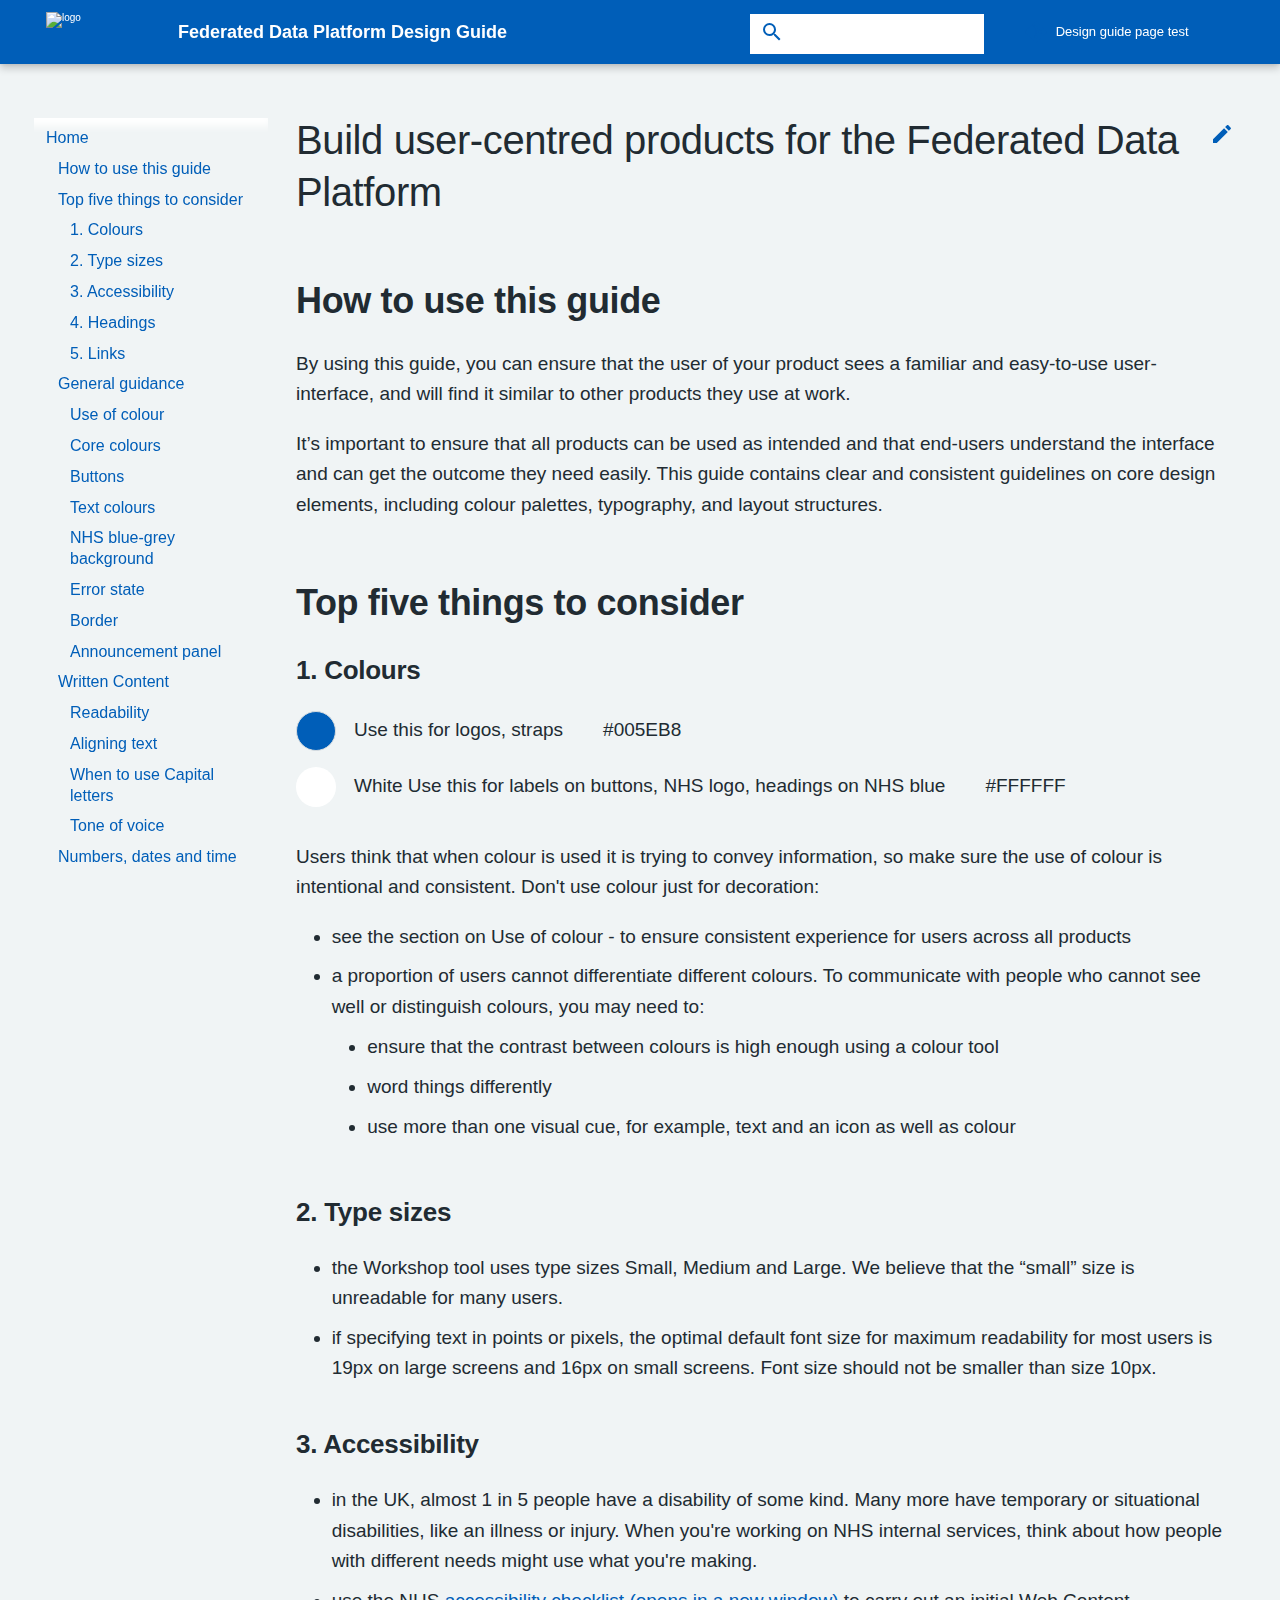
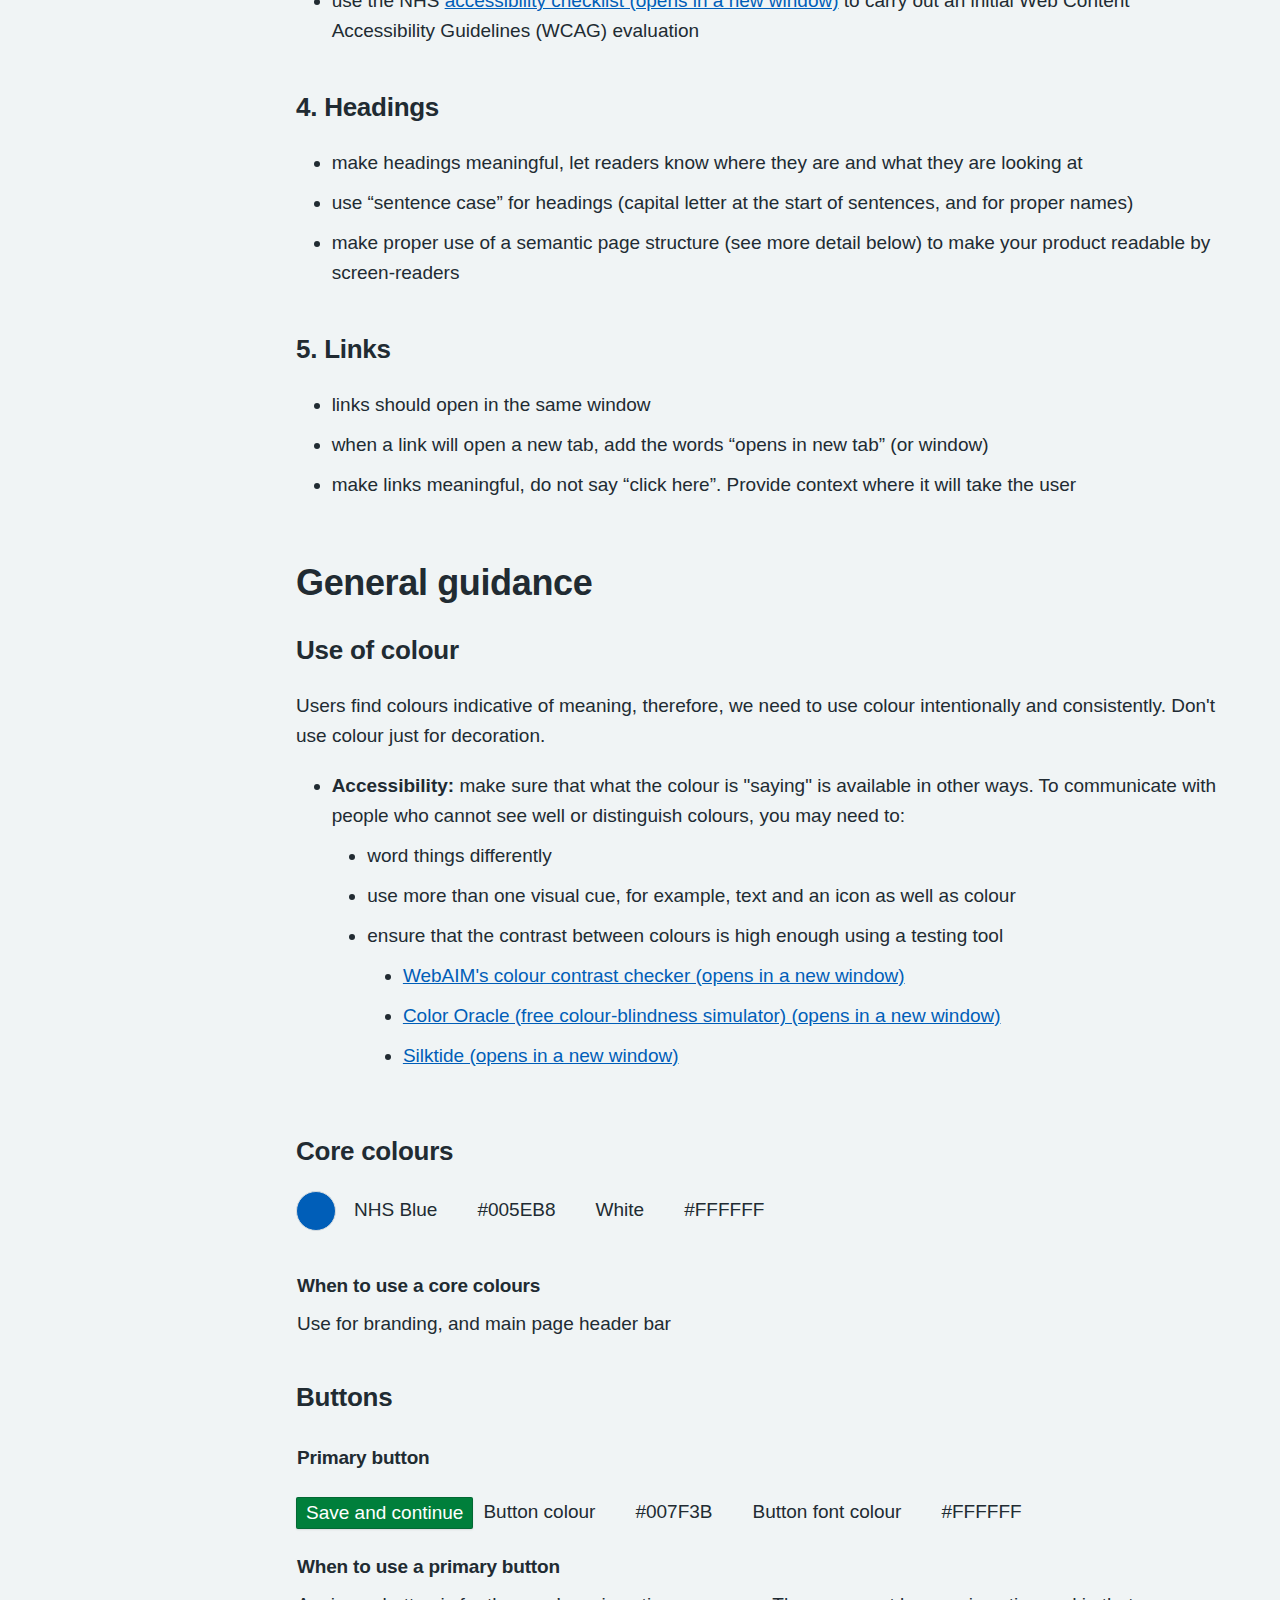
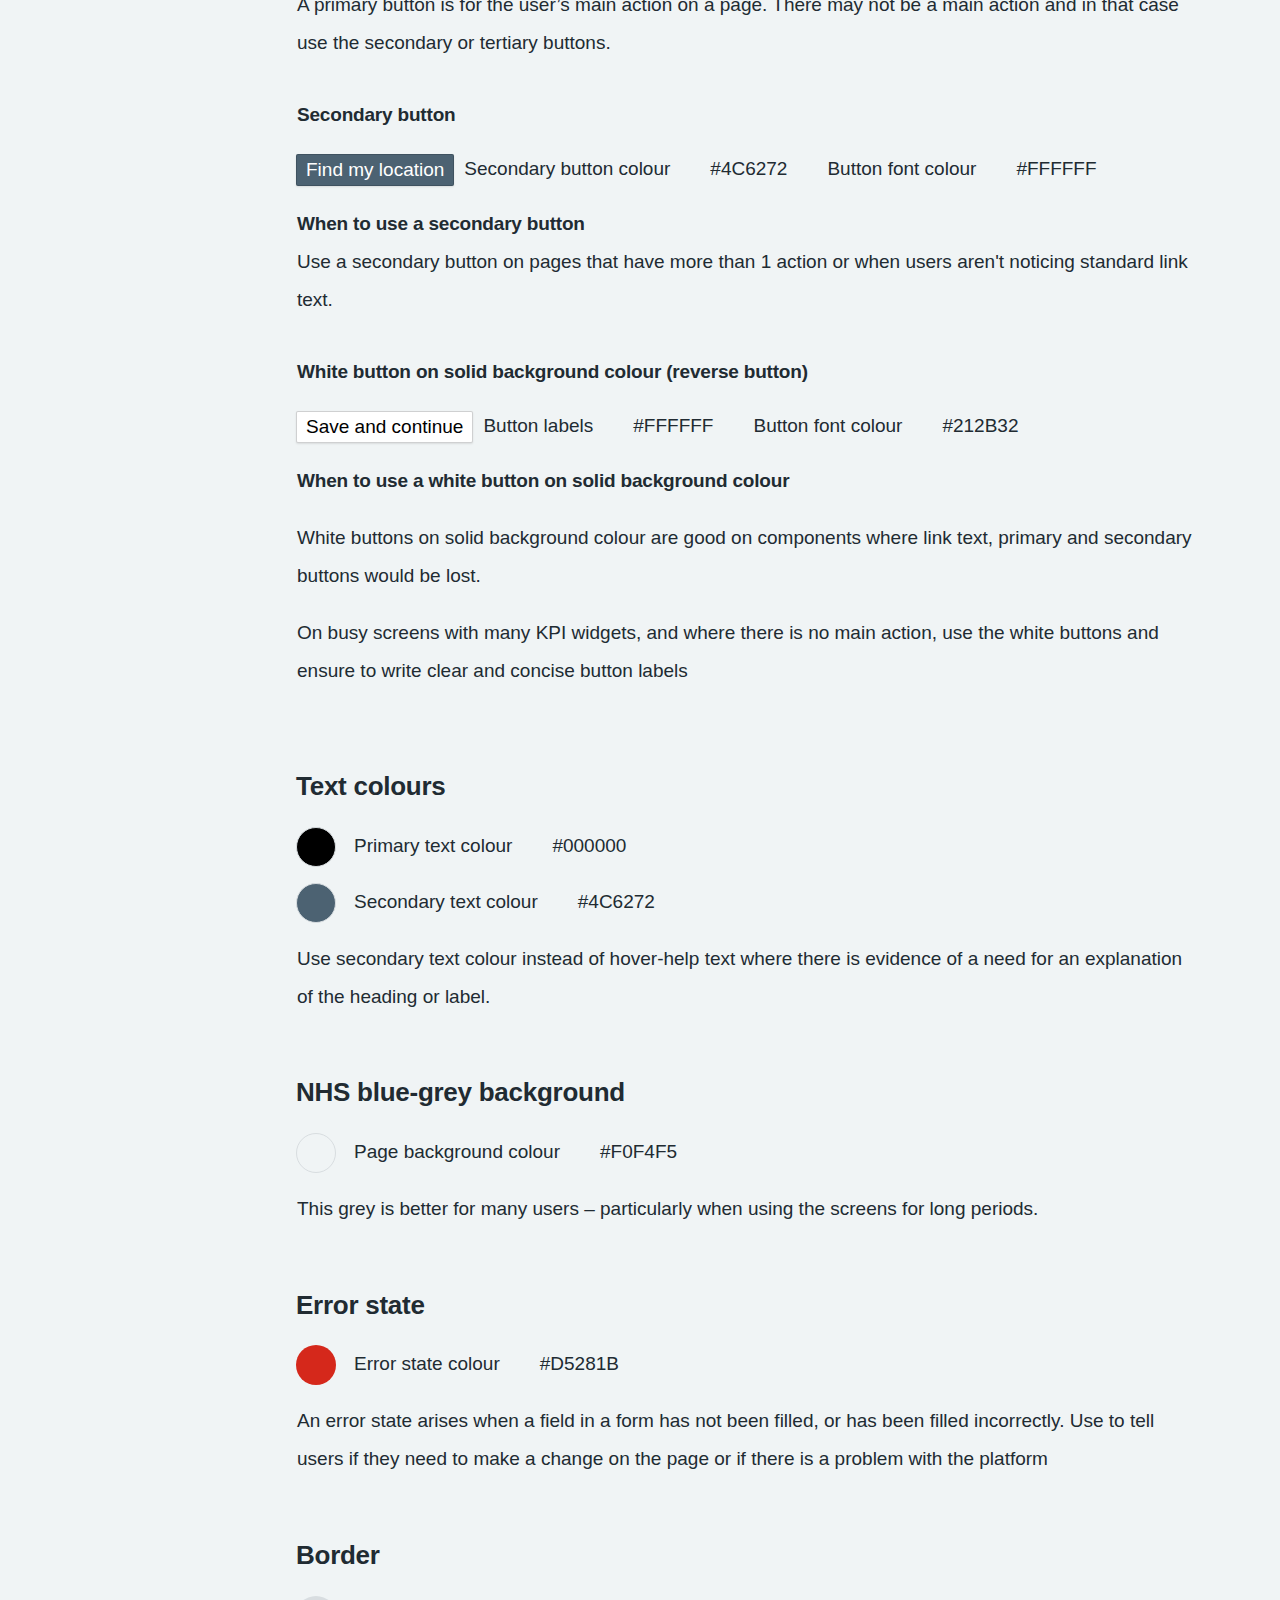
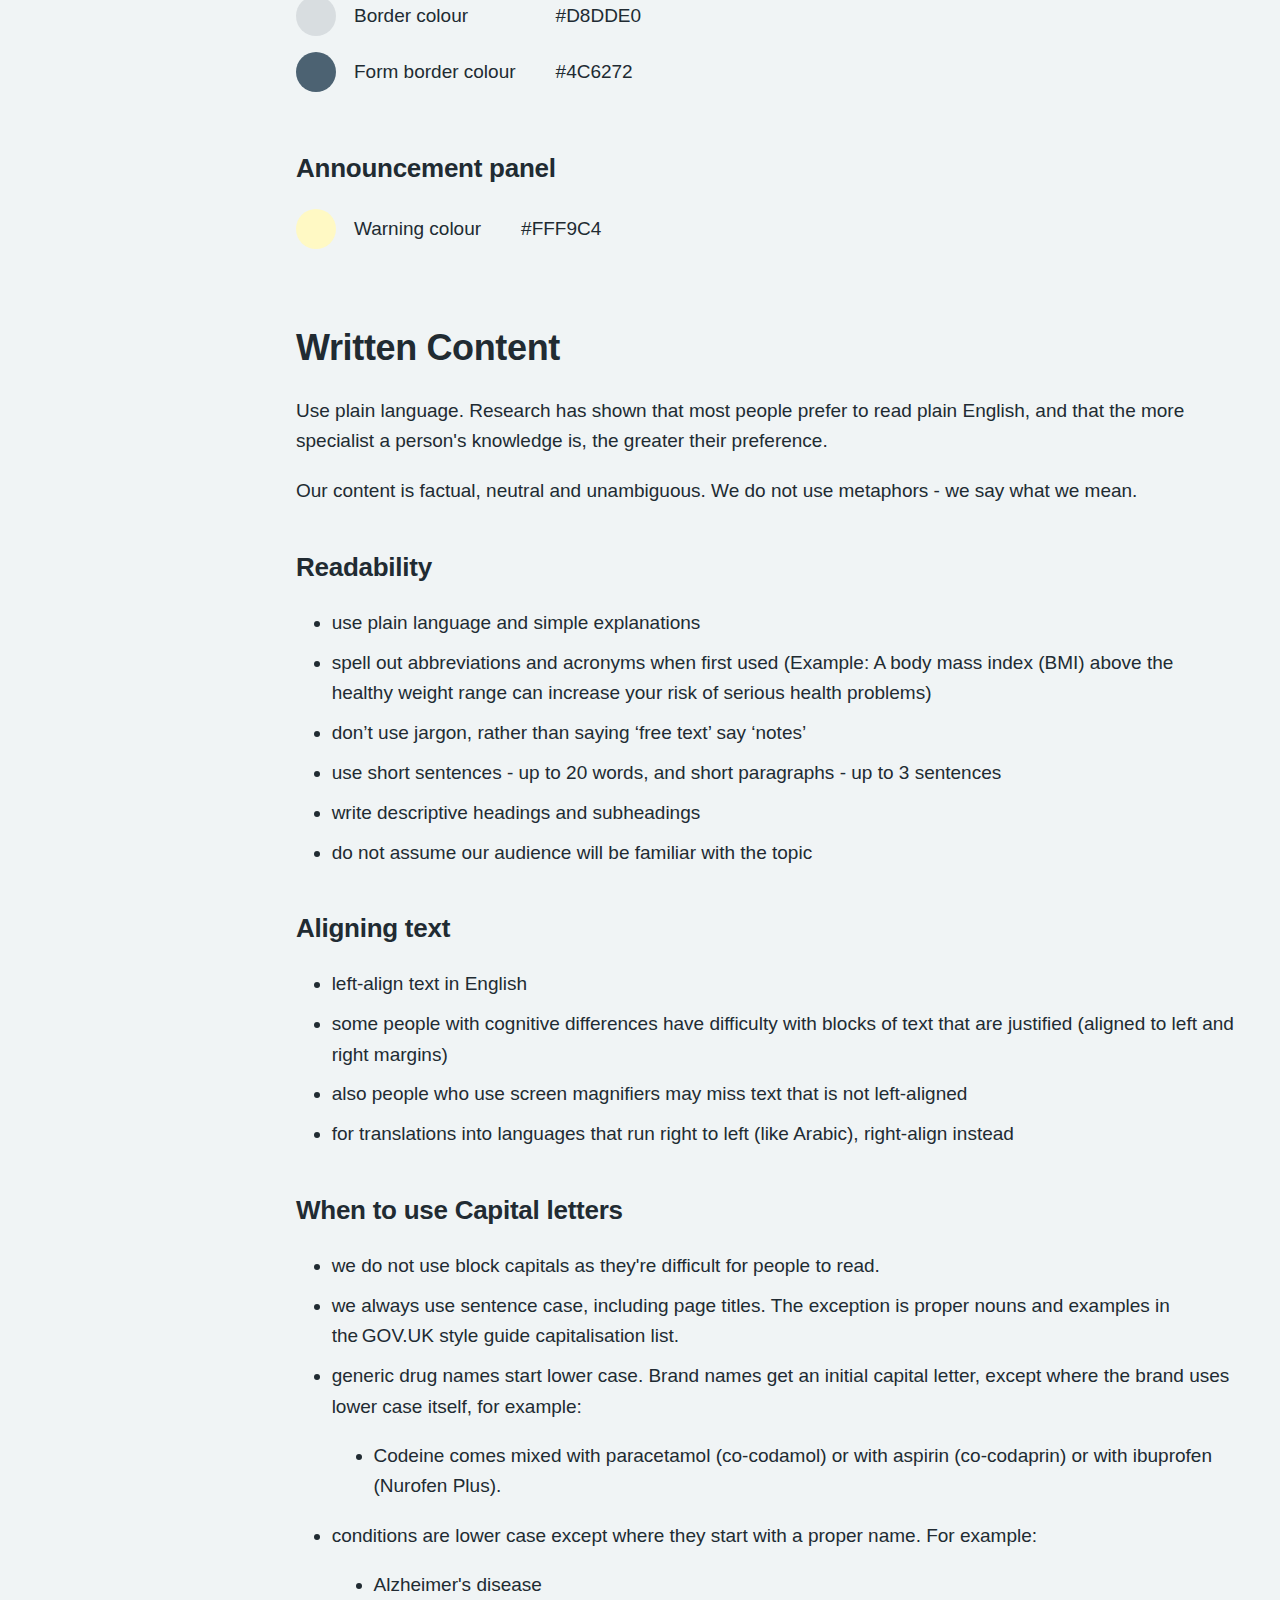
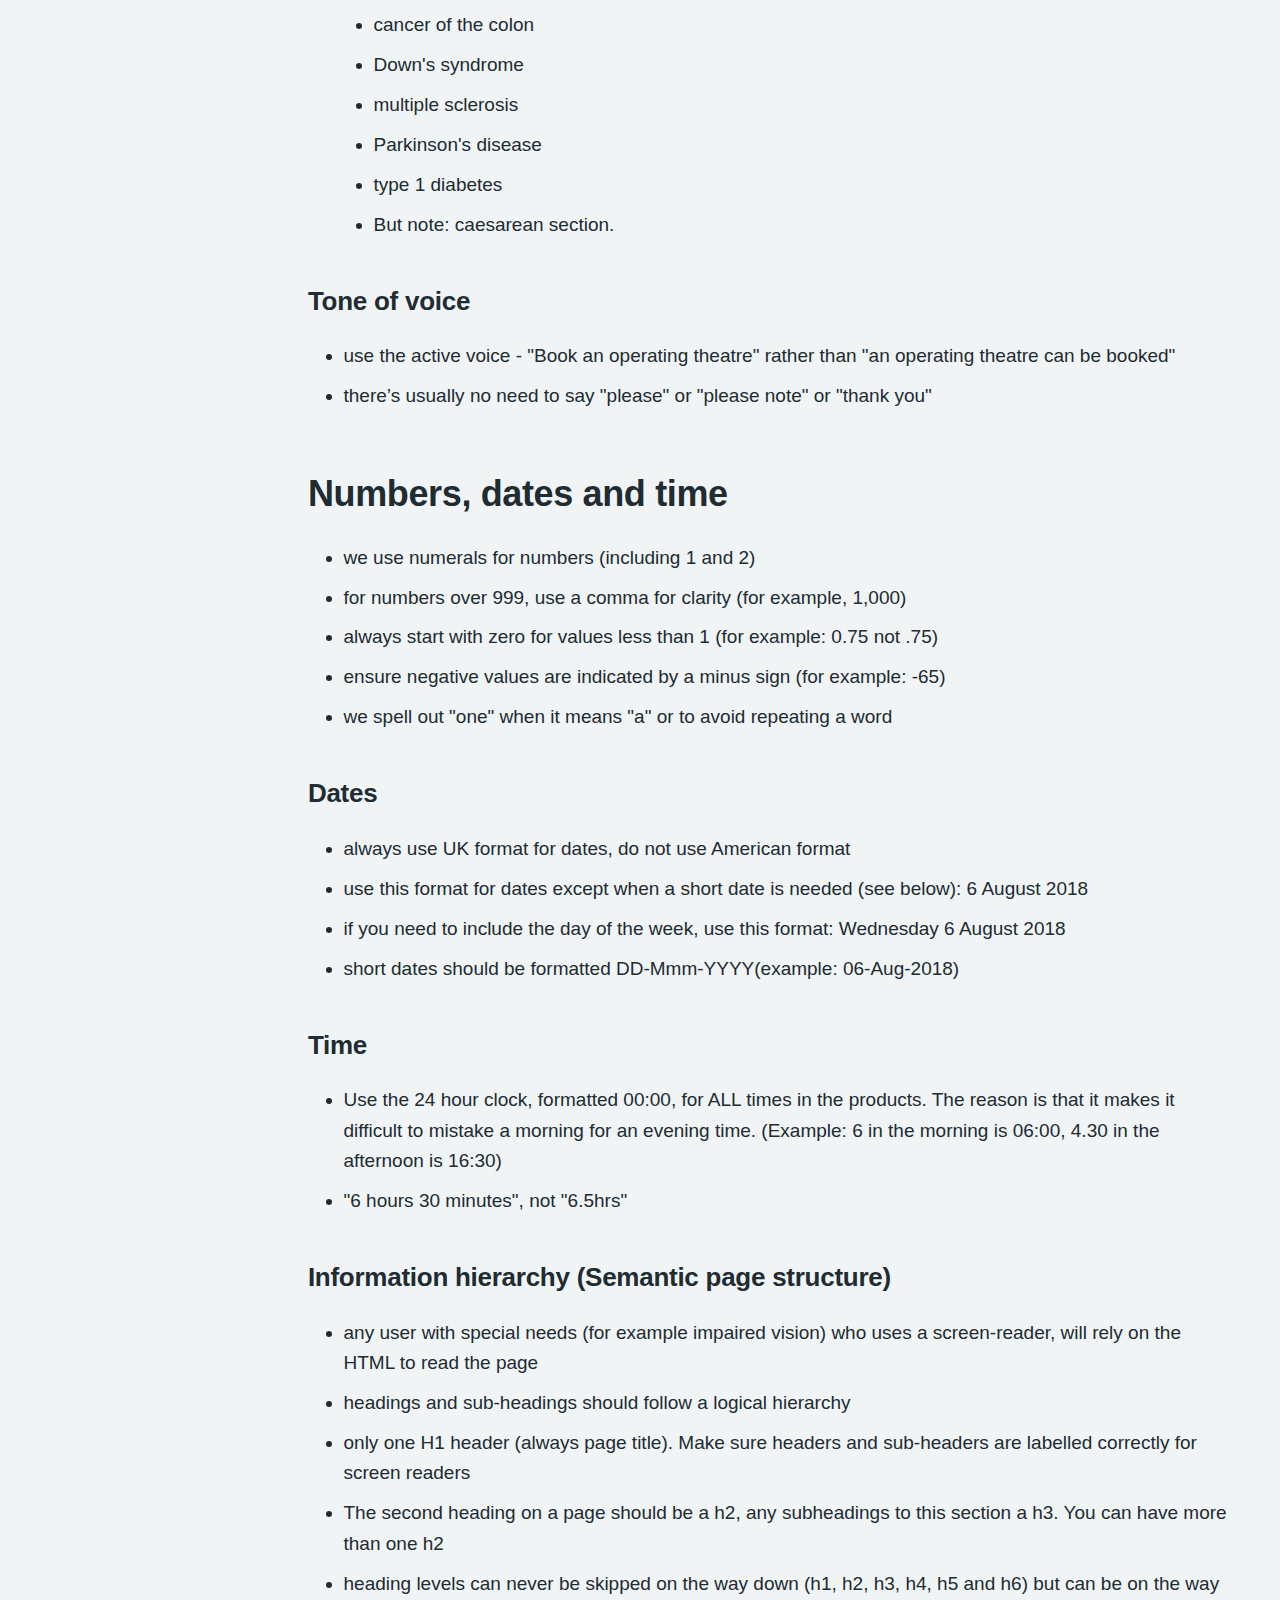
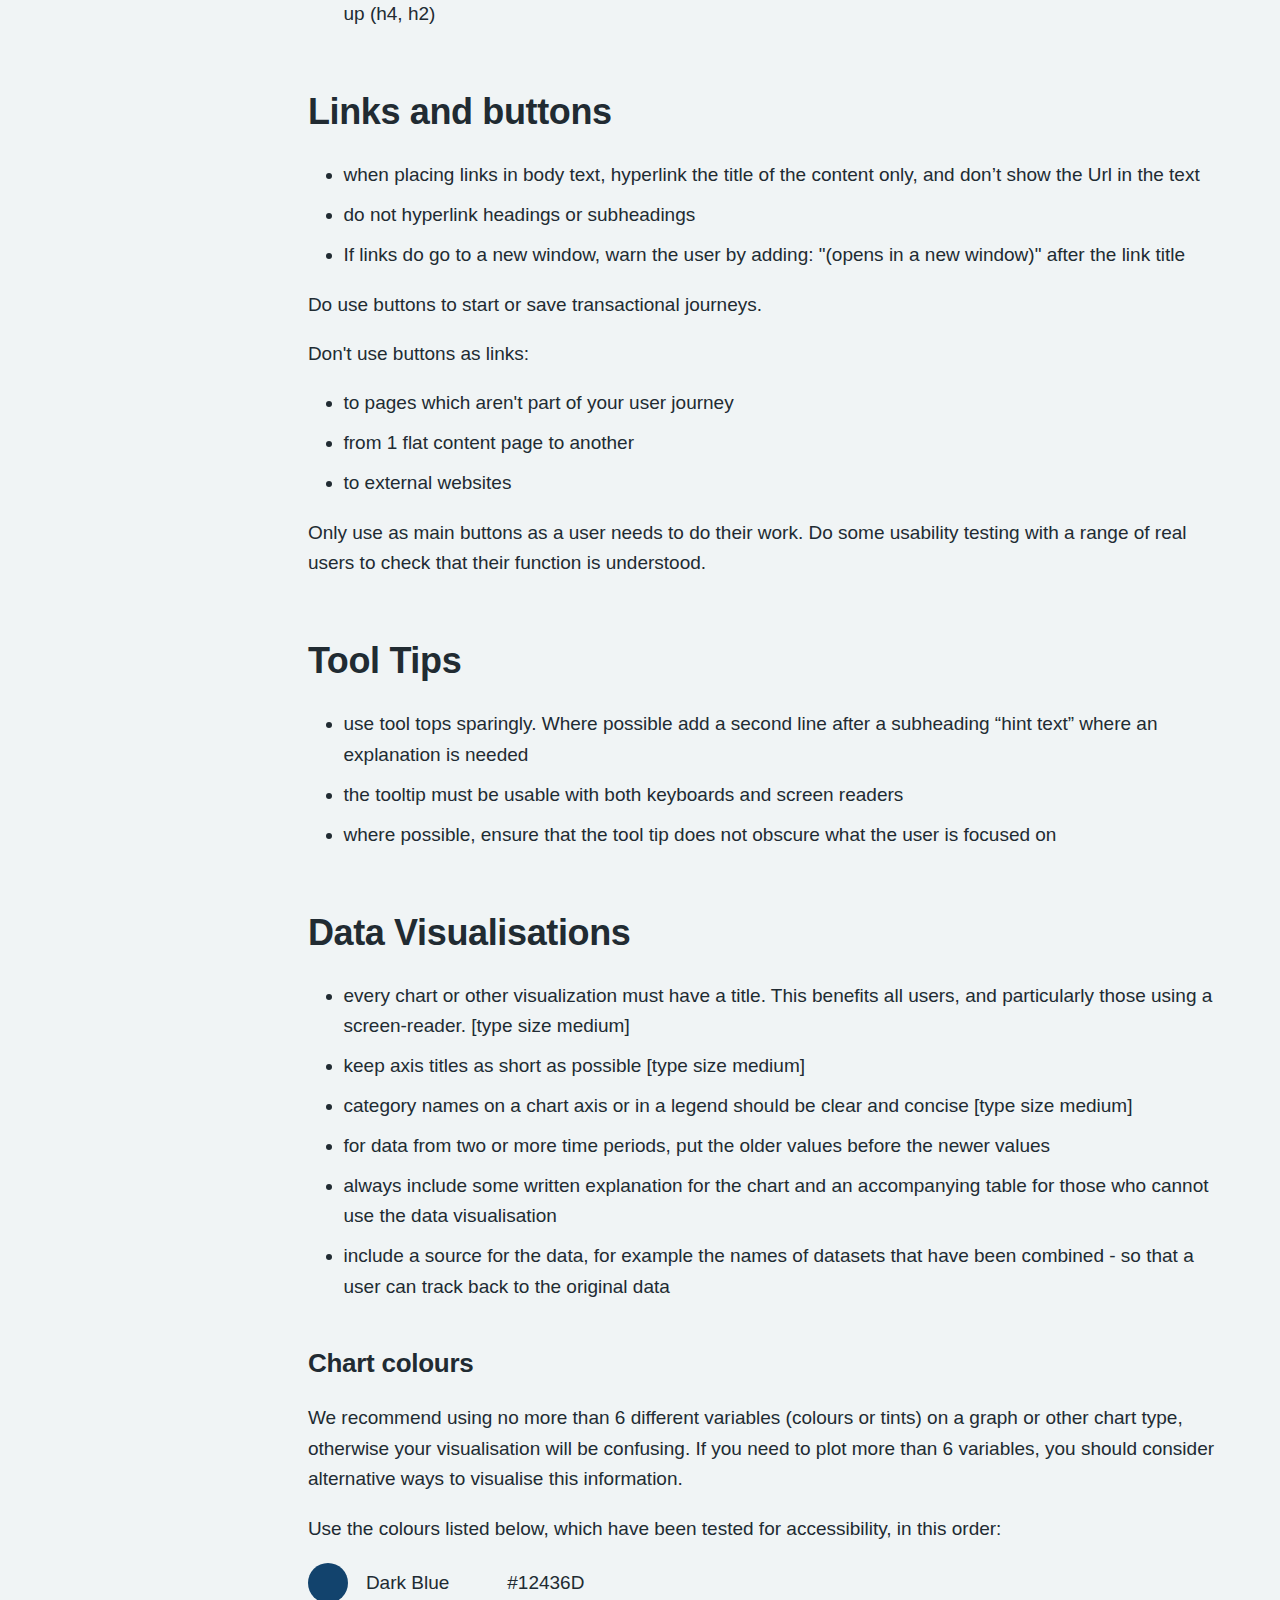
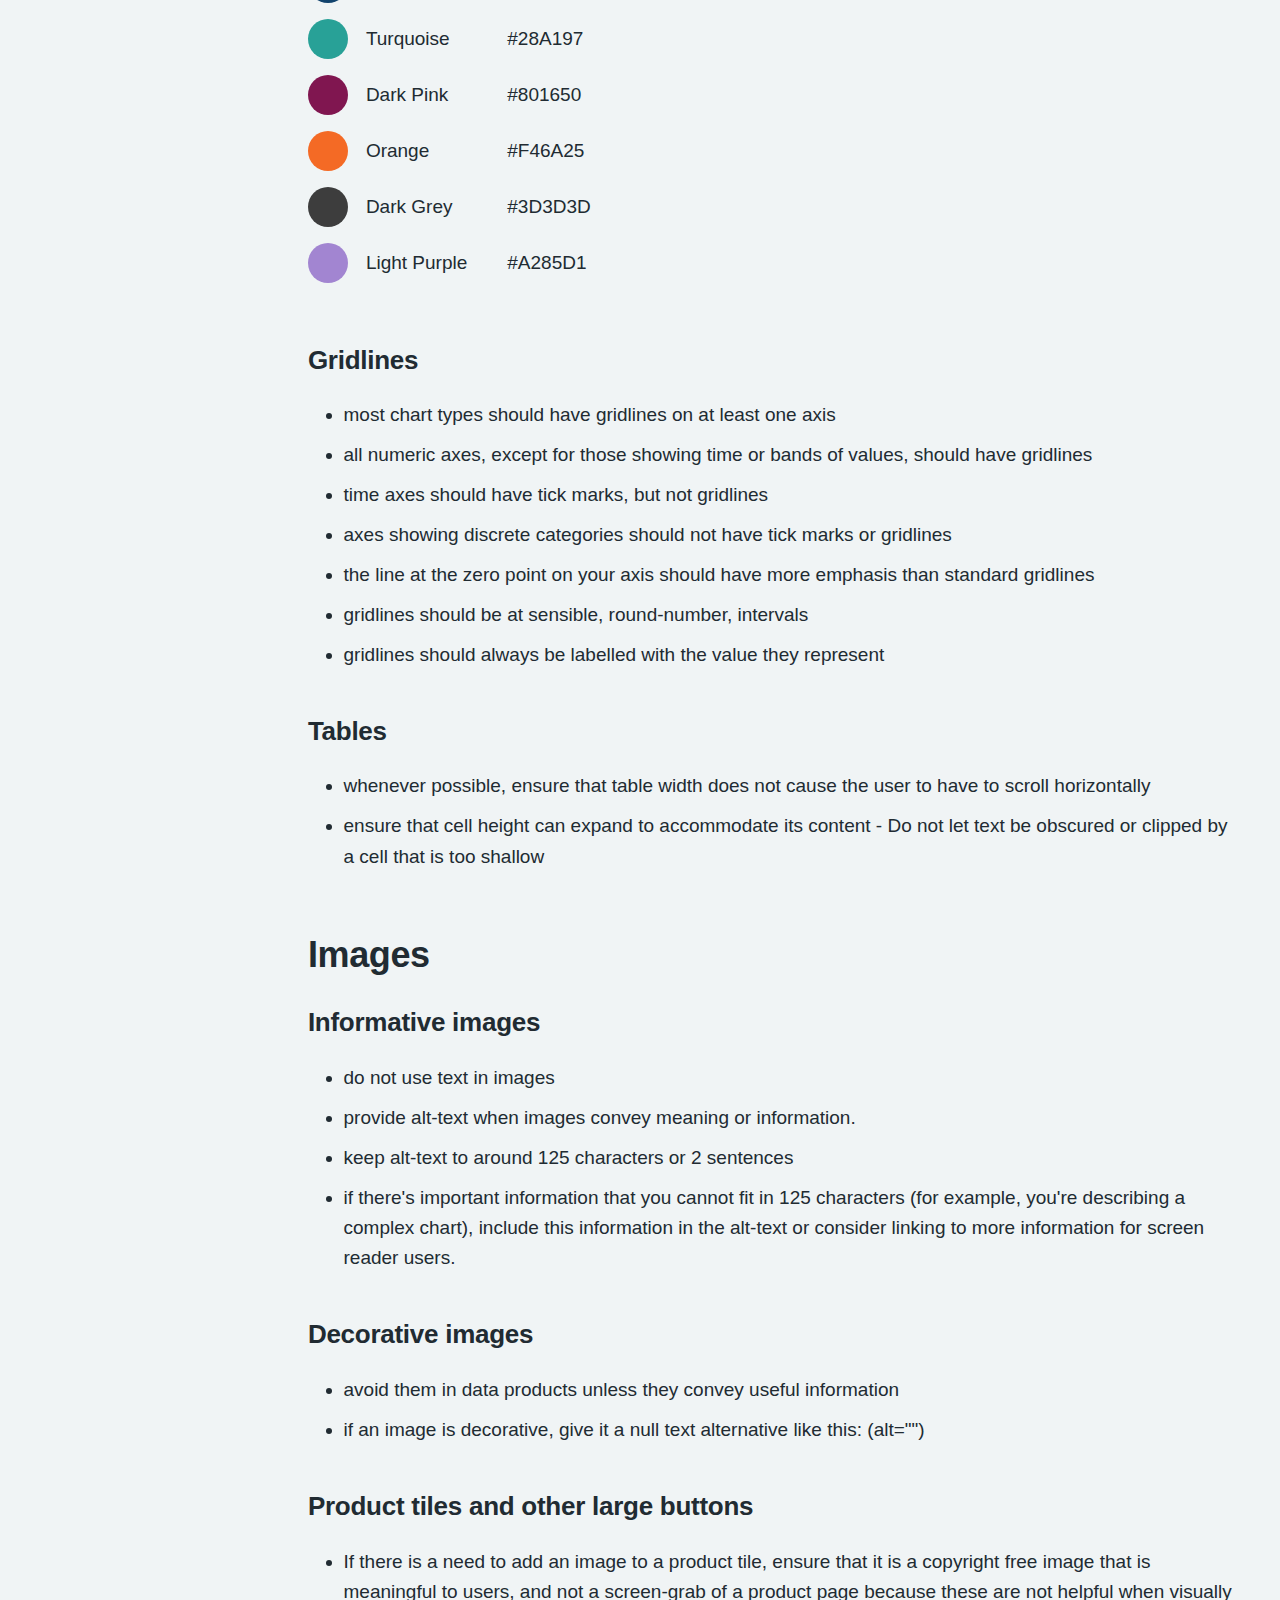
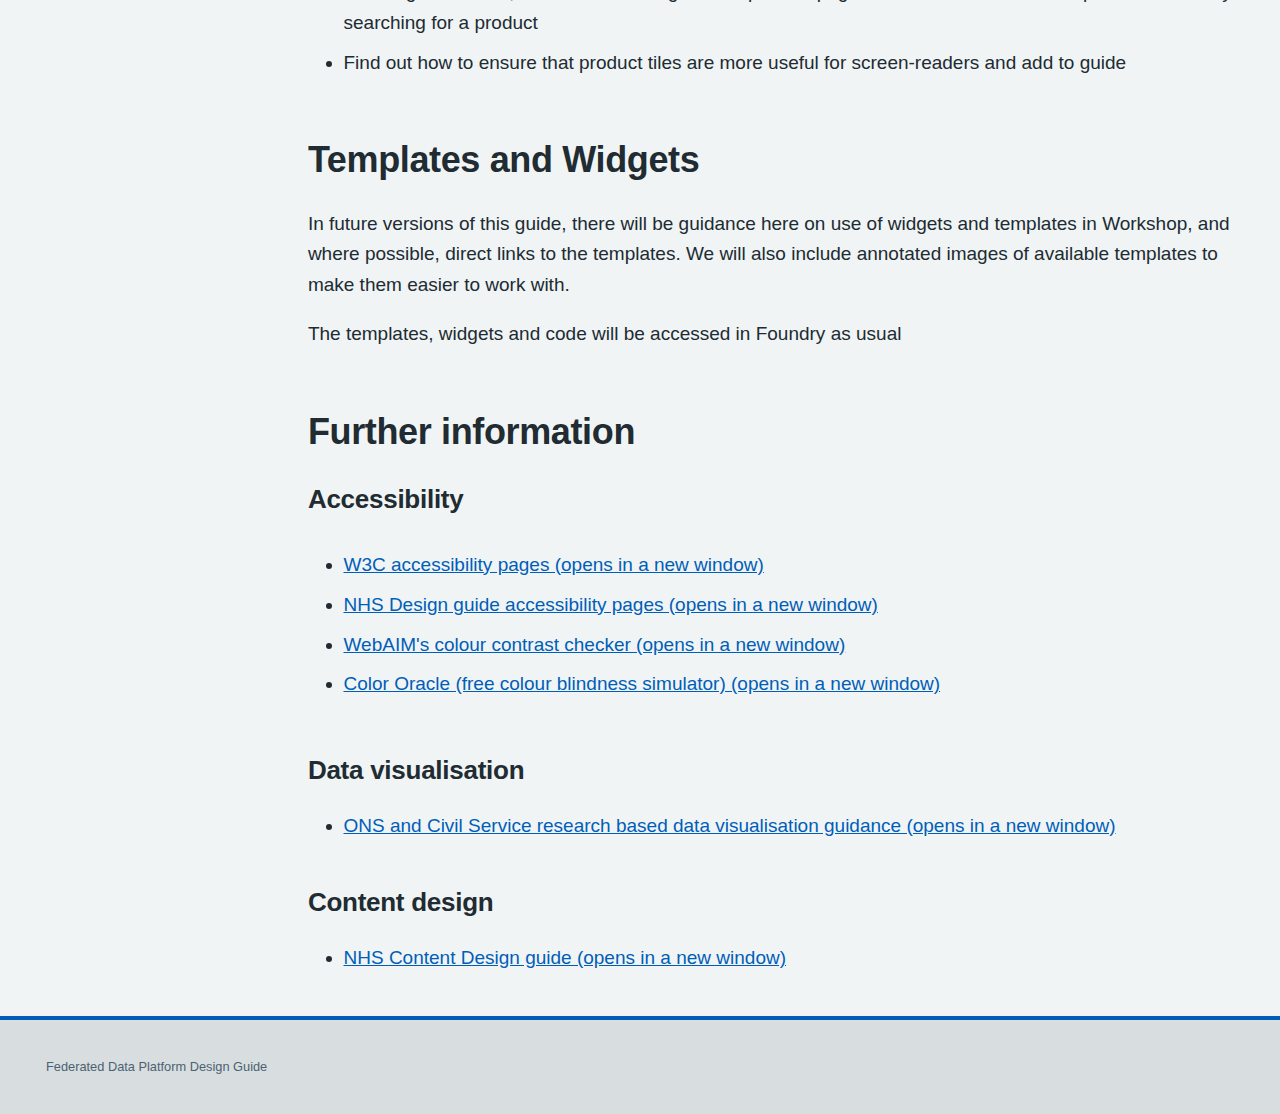
==== commit 0671a176: "Update index.html" ====
--- a/docs/index.html
+++ b/docs/index.html
@@ -1302,7 +1302,7 @@
 
 <h3 id="information">Information hierarchy (Semantic page structure) </h3>
 <ul>
-  <li>any user with special needs (for example impaired vision) and uses a screen-reader, will rely on the HTML to read the page </li>
+  <li>any user with special needs (for example impaired vision) who uses a screen-reader, will rely on the HTML to read the page</li>
   <li>headings and sub-headings should follow a logical hierarchy</li>
   <li>only one H1 header (always page title). Make sure headers and sub-headers are labelled correctly for screen readers</li>
   <li>The second heading on a page should be a h2, any subheadings to this section a h3. You can have more than one h2</li>
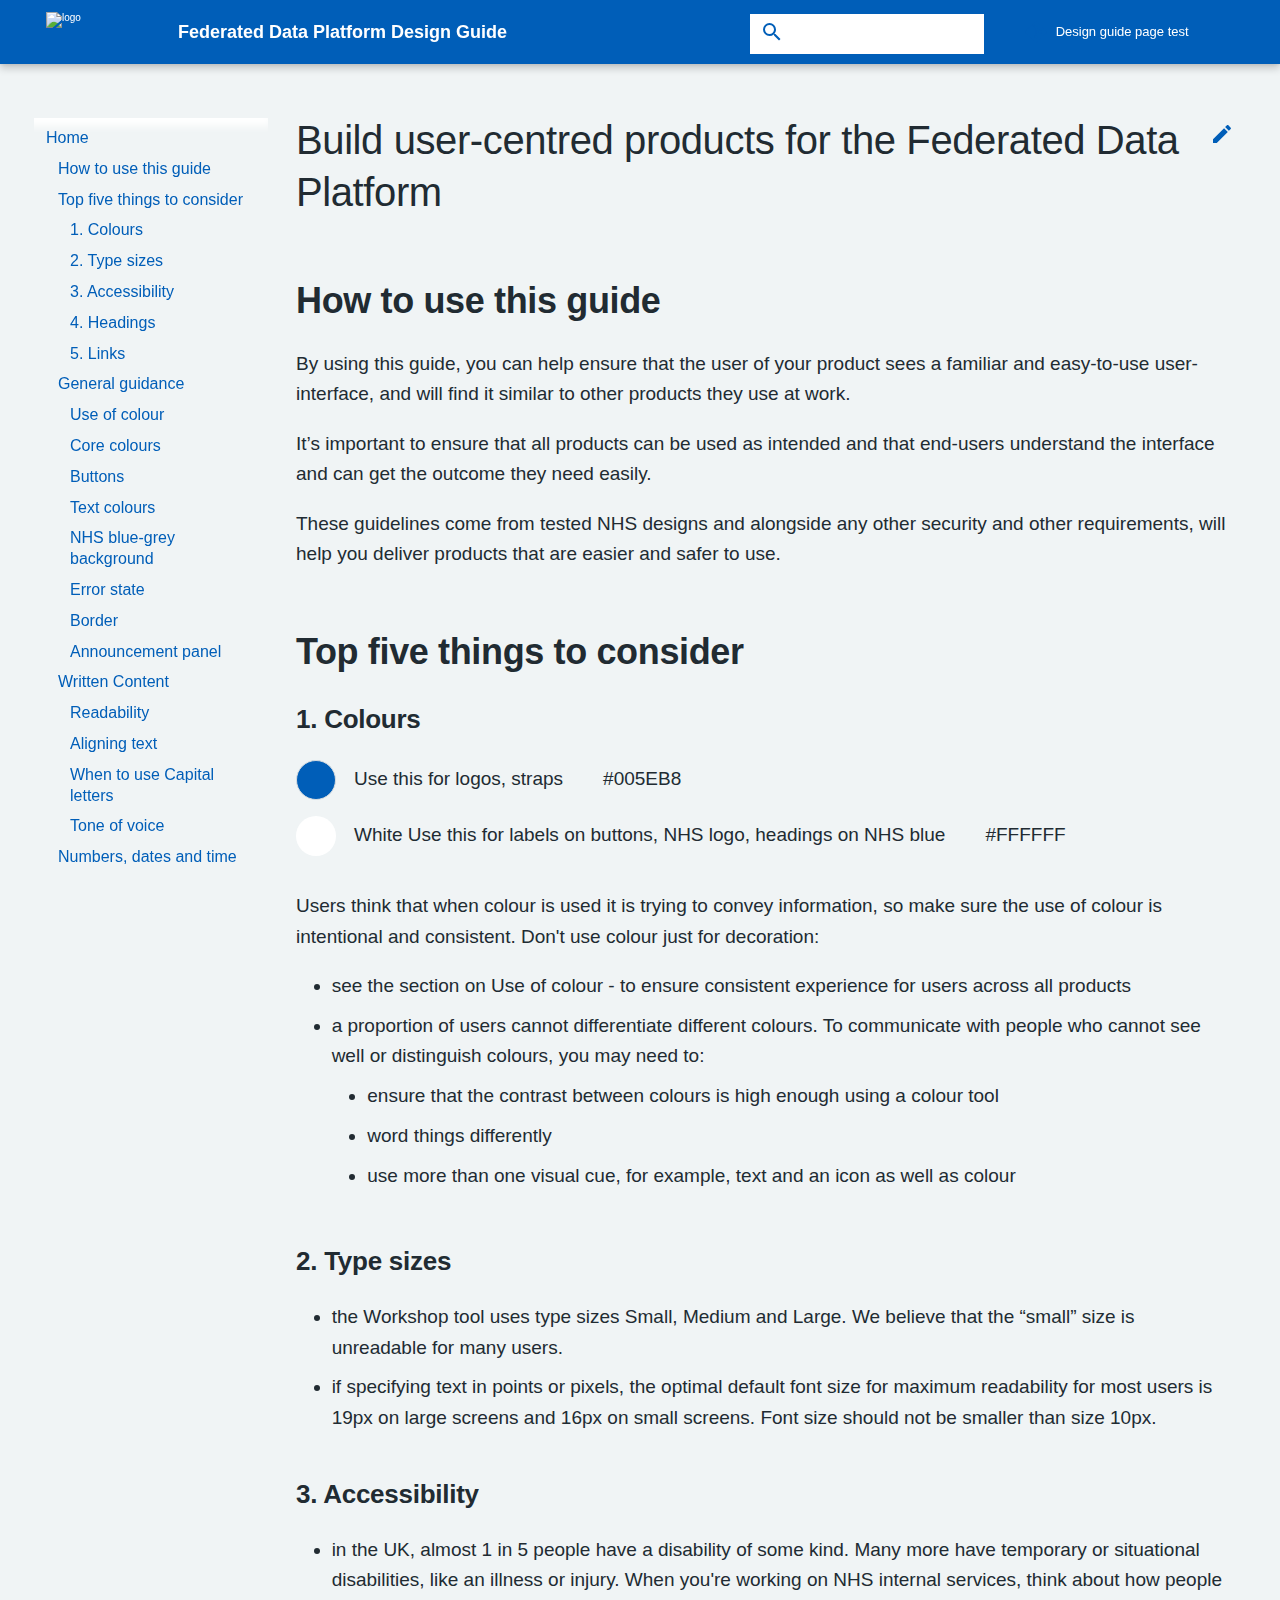
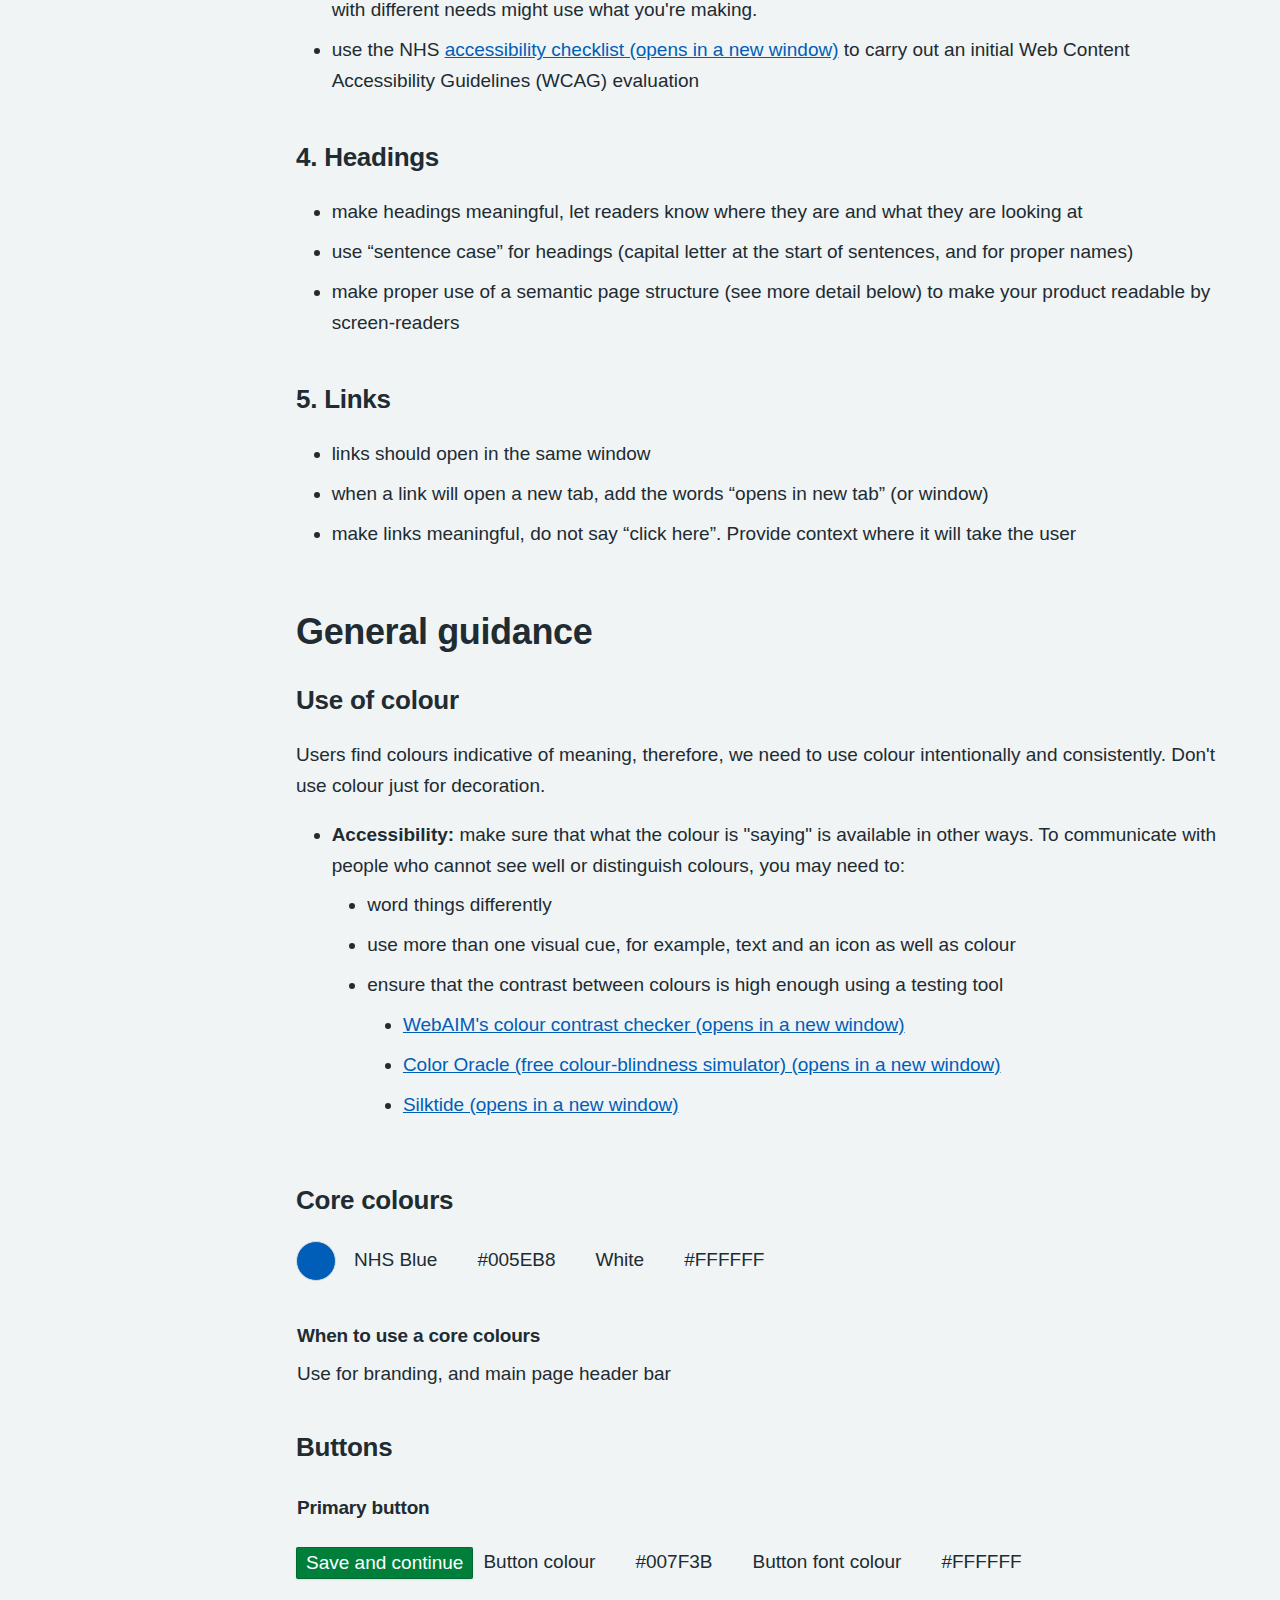
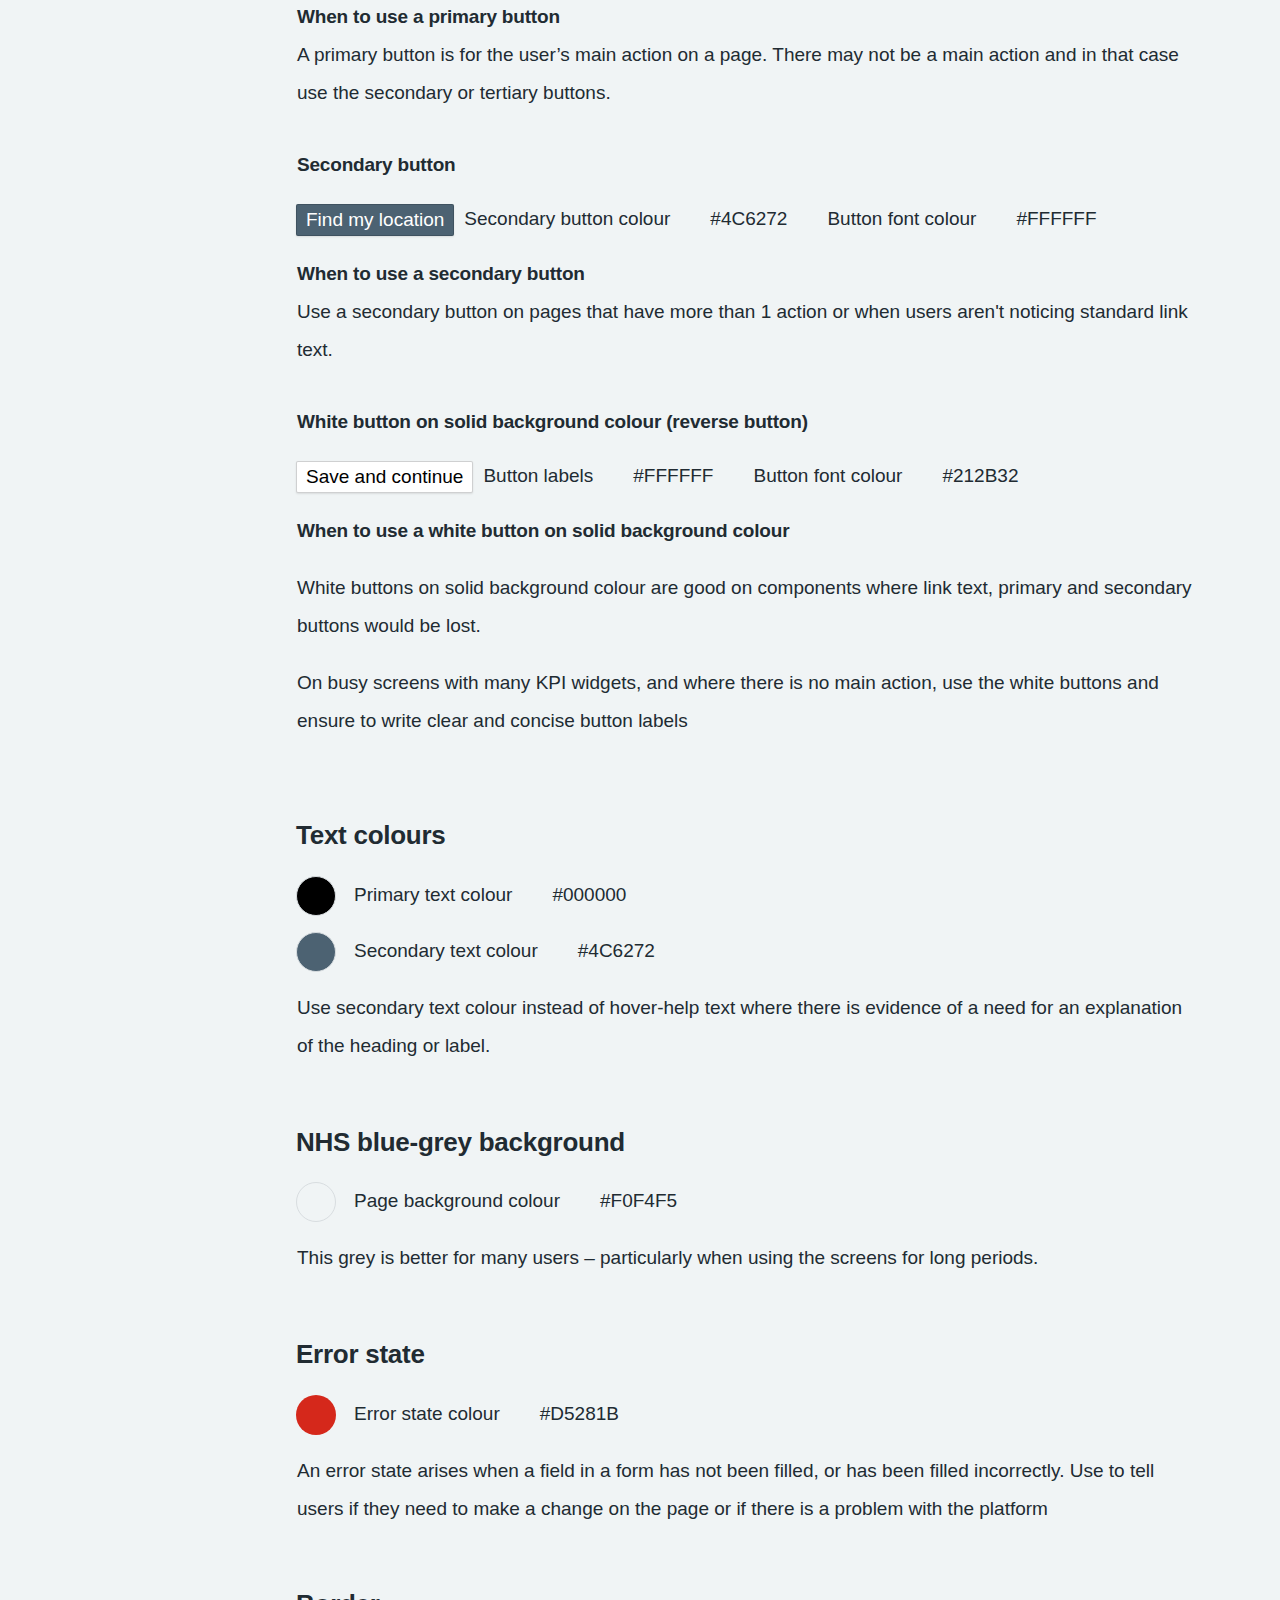
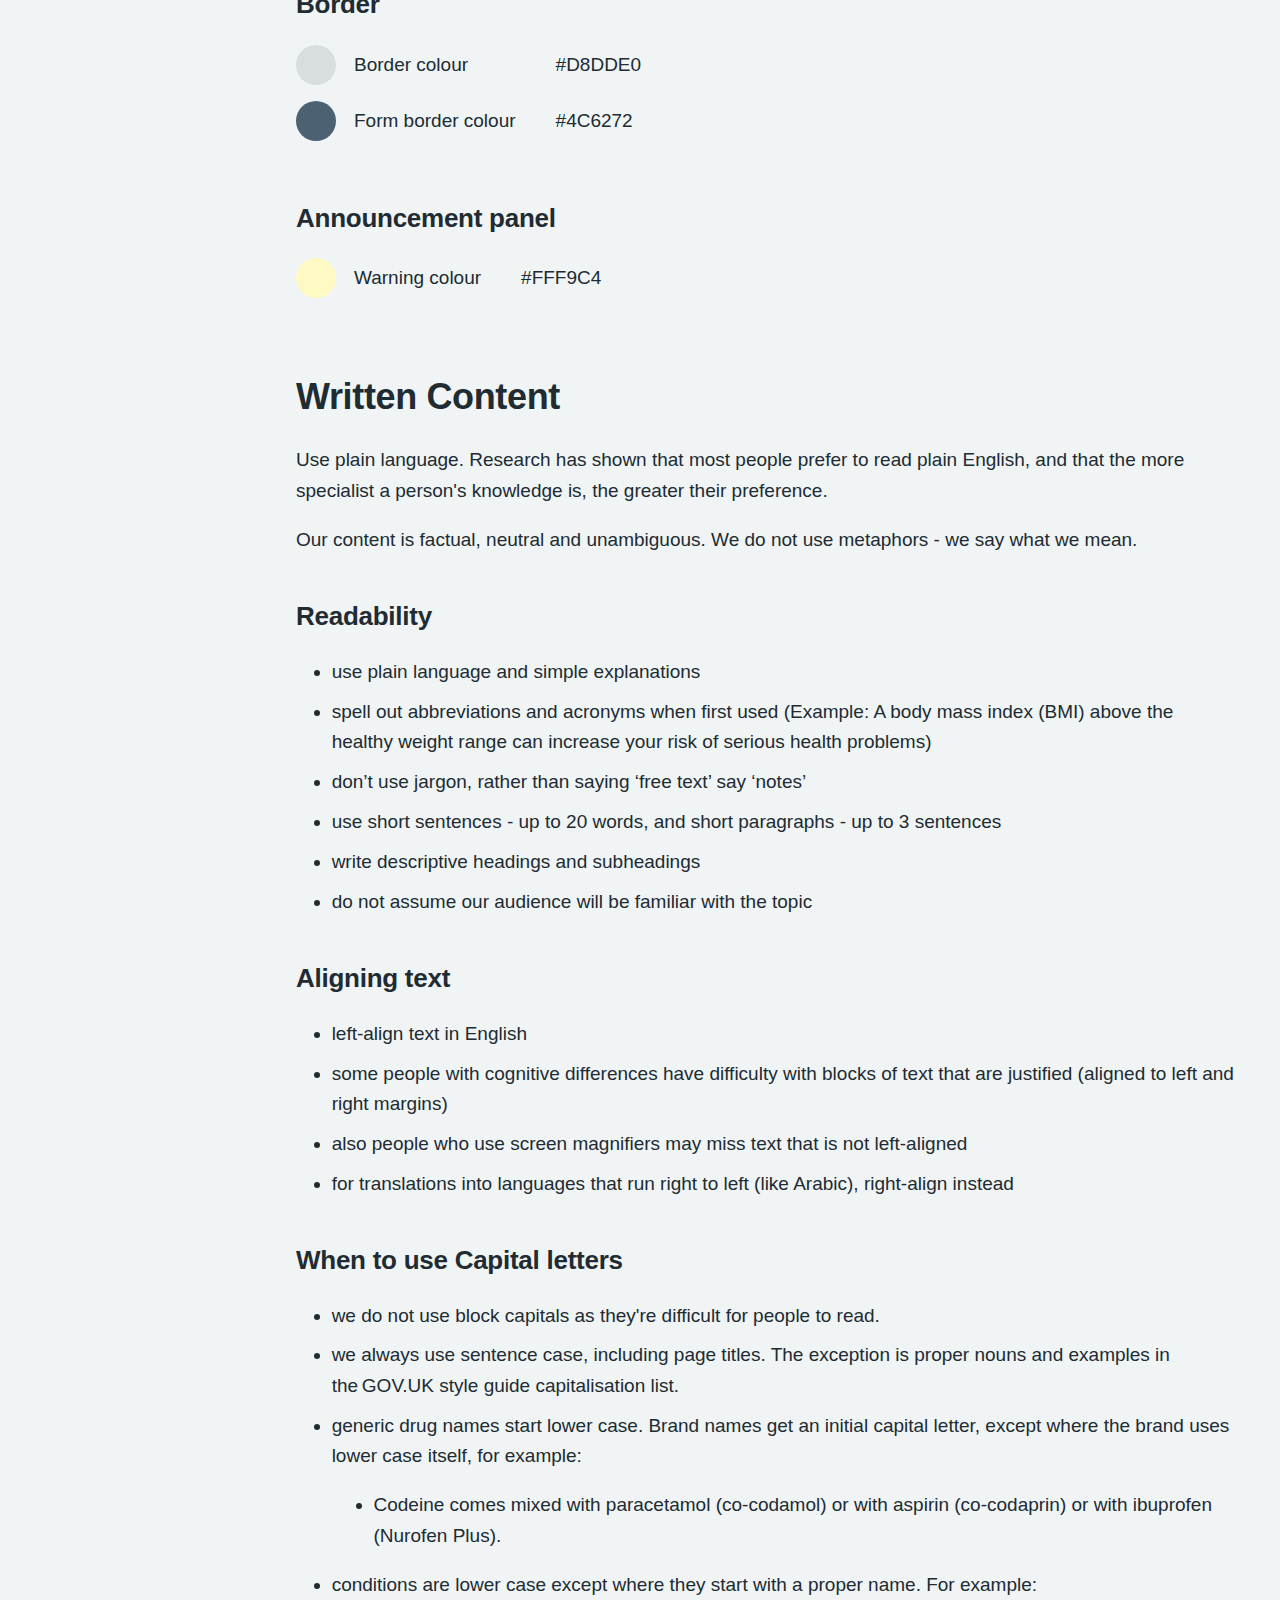
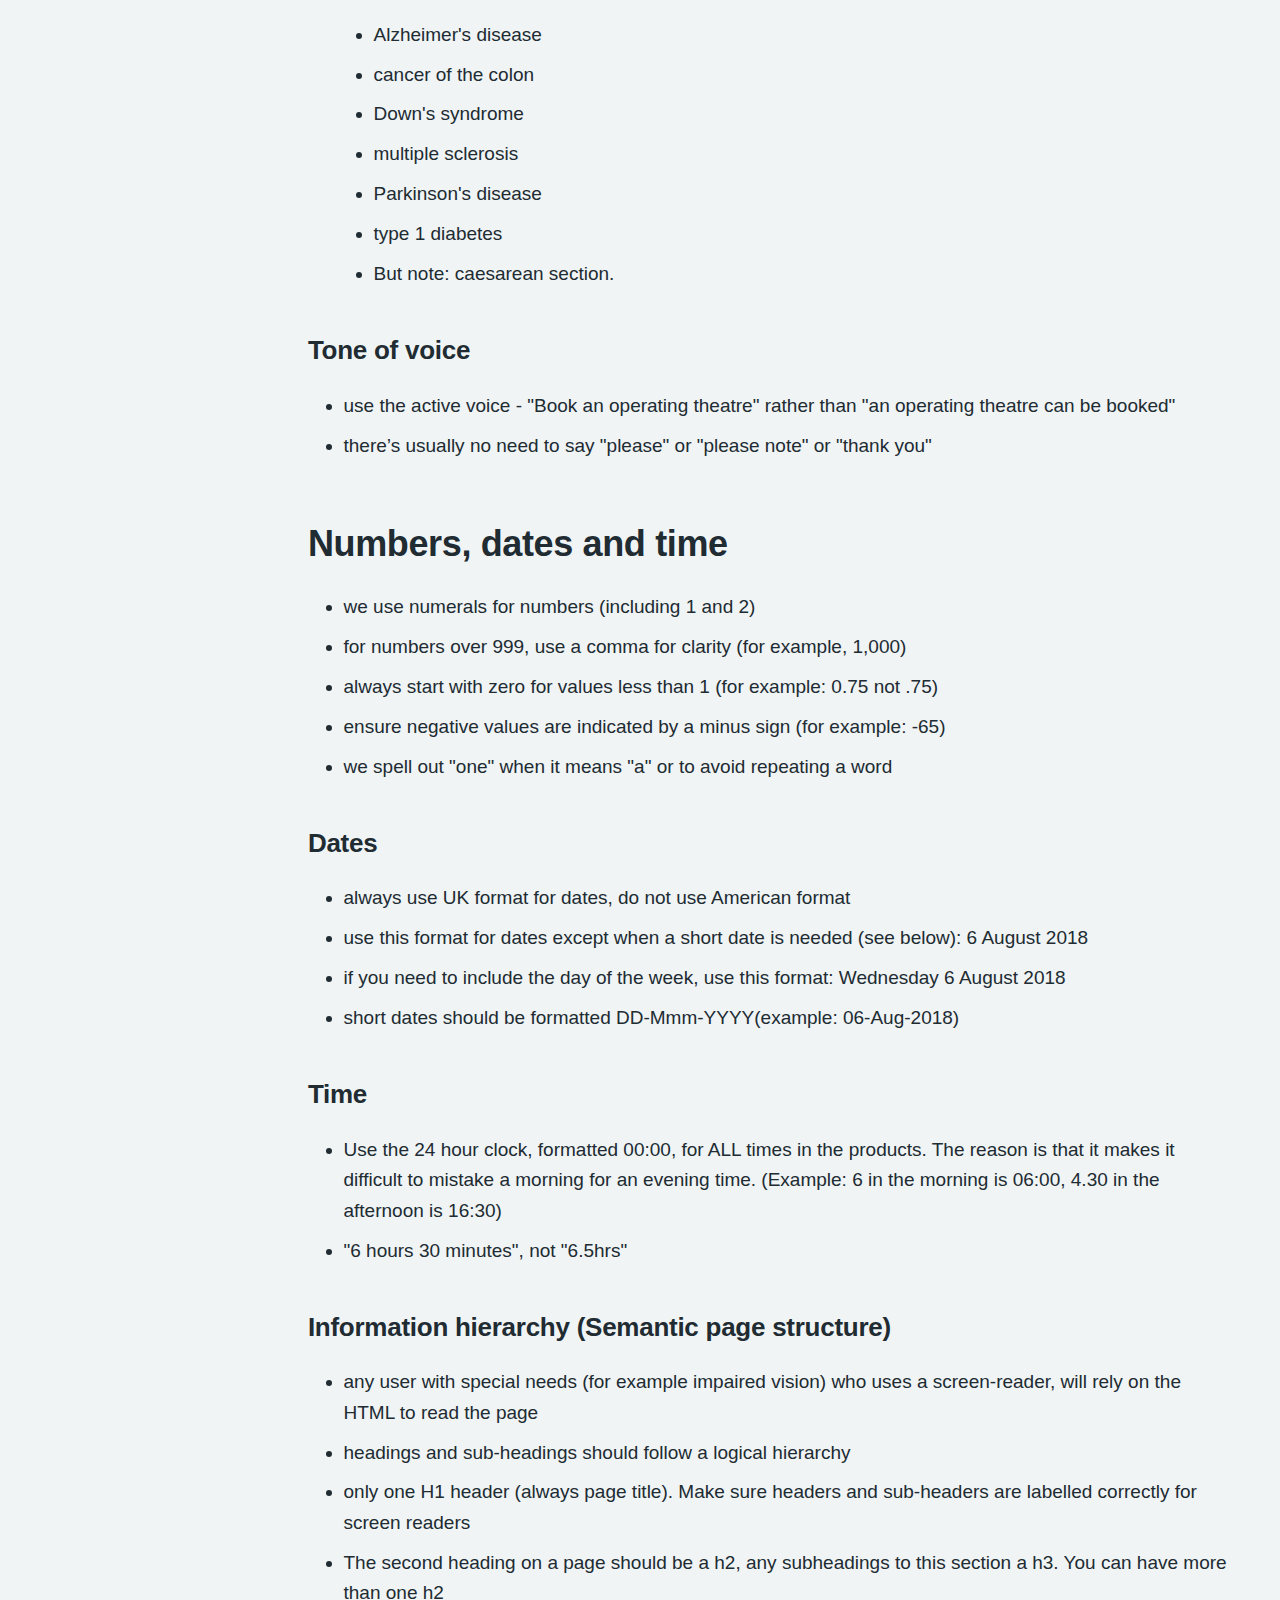
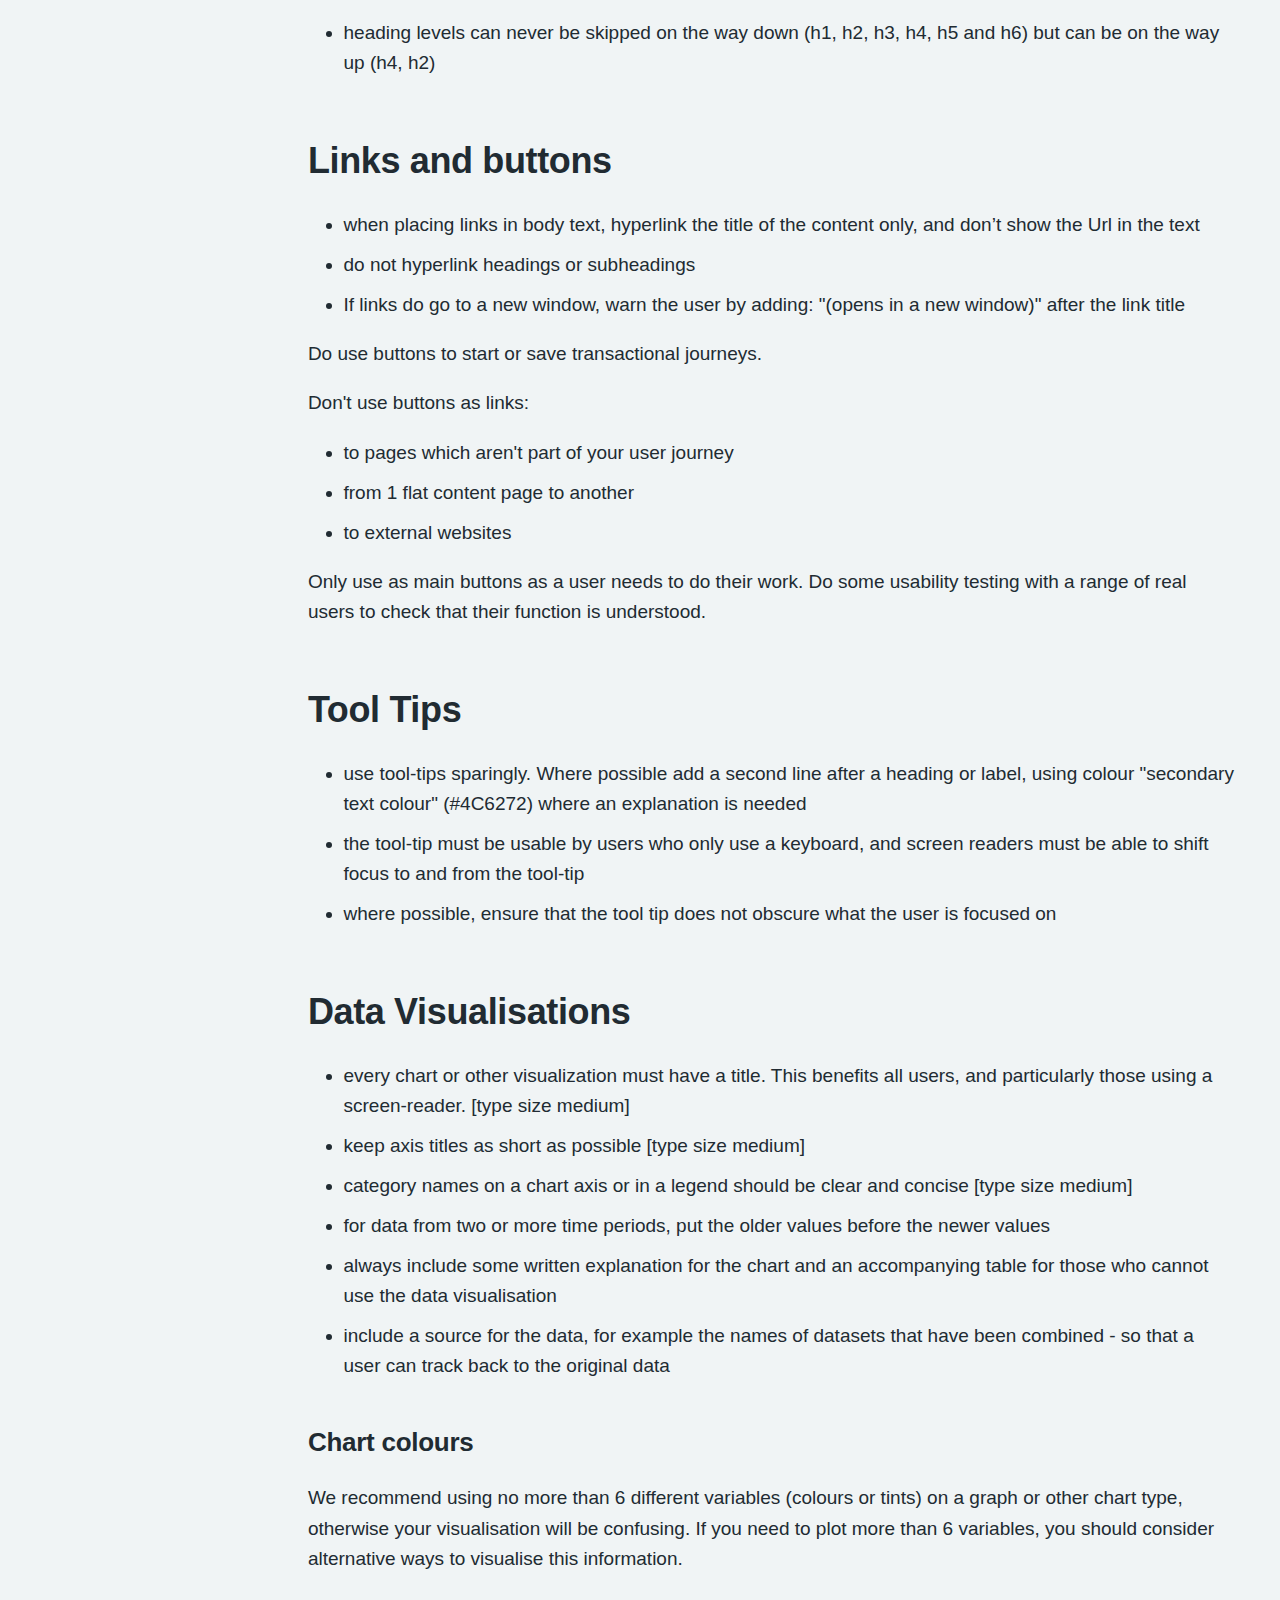
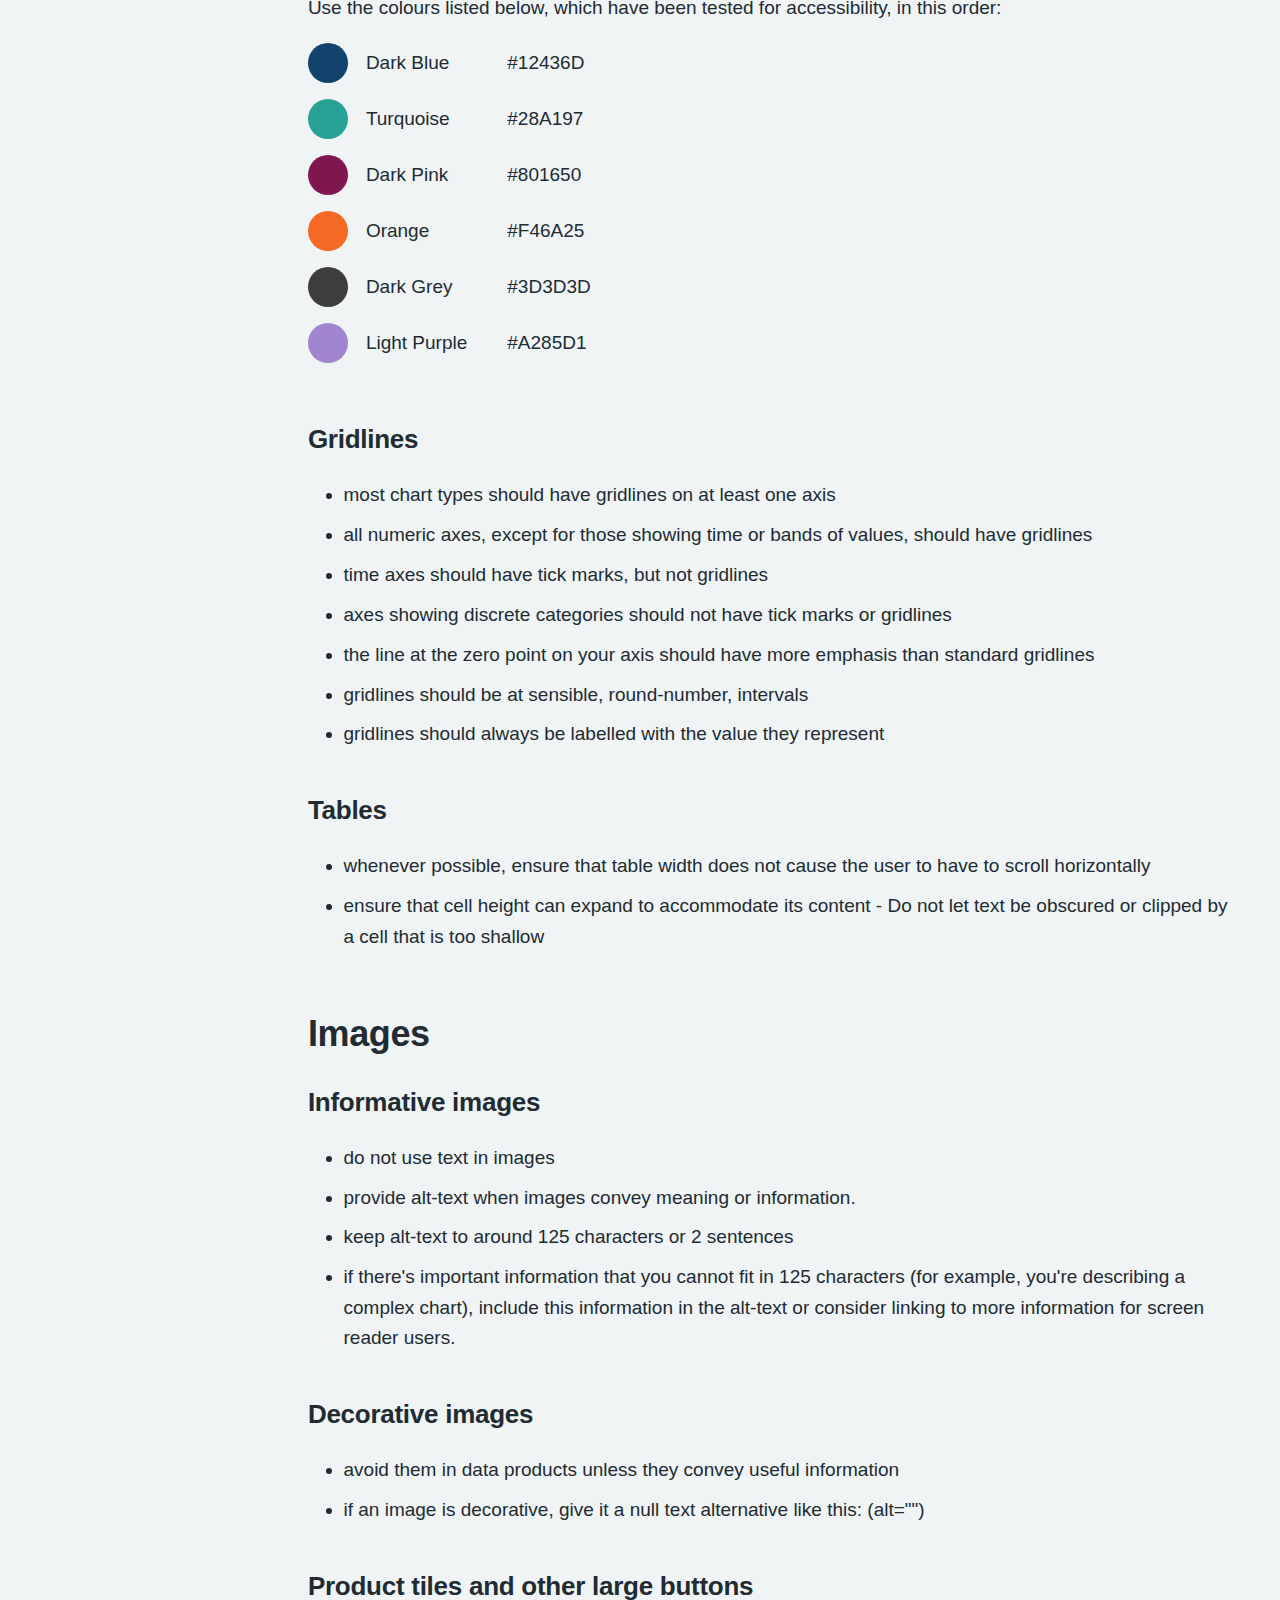
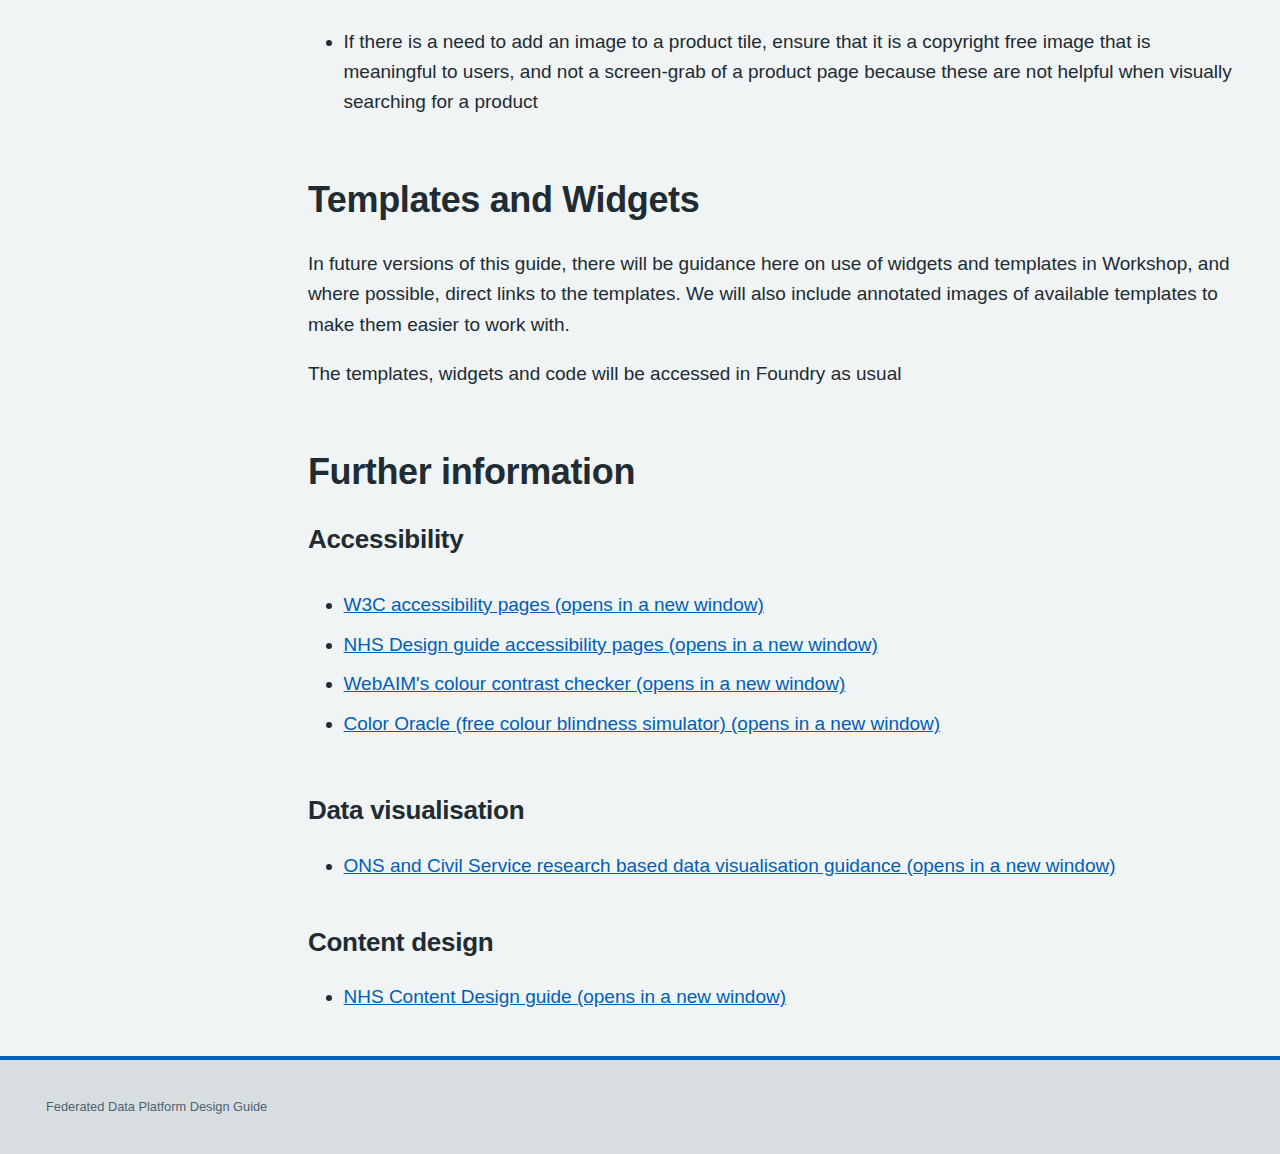
==== commit 9d58dfec: "Update index.html" ====
--- a/docs/index.html
+++ b/docs/index.html
@@ -622,8 +622,9 @@
 
 <h1 id="build-user-centred-products-for-the-data-platform">Build user-centred products for the Federated Data Platform</h1>
 <h2 id="how-to-use-this-guide">How to use this guide</h2>
-<p>By using this guide, you can ensure that the user of your product sees a familiar and easy-to-use user-interface, and will find it similar to other products they use at work.</p>
-<p>It’s important to ensure that all products can be used as intended and that end-users understand the interface and can get the outcome they need easily. This guide contains clear and consistent guidelines on core design elements, including colour palettes, typography, and layout structures.</p>
+<p>By using this guide, you can help ensure that the user of your product sees a familiar and easy-to-use user-interface, and will find it similar to other products they use at work.</p>
+<p>It’s important to ensure that all products can be used as intended and that end-users understand the interface and can get the outcome they need easily. </p>
+<p>These guidelines come from tested NHS designs and alongside any other security and other requirements, will help you deliver products that are easier and safer to use.</p>
 <!-- <p>In the final version you will also find screengrabs of templates to be used in Workshop - with annotations to explain which Workshop widgets to use.</p> -->
 <h2 id="top-five-things-to-consider">Top five things to consider</h2>
 <h3 id="1-core-colours">1. Colours</h3>
@@ -1340,8 +1341,8 @@
 
 <h2 id="tool-tips">Tool Tips</h2>
 <ul>
-<li>use tool tops sparingly. Where possible add a second line after a subheading “hint text” where an explanation is needed </li>
-<li>the tooltip must be usable with both keyboards and screen readers</li>
+<li>use tool-tips sparingly. Where possible add a second line after a heading or label, using colour "secondary text colour" (#4C6272) where an explanation is needed</li>
+<li>the tool-tip must be usable by users who only use a keyboard, and screen readers must be able to shift focus to and from the tool-tip</li>
 <li>where possible, ensure that the tool tip does not obscure what the user is focused on</li>
 </ul>
 
@@ -1490,7 +1491,7 @@
 <h3 id="product-tiles-and-other-large-buttons">Product tiles and other large buttons</h3>
 <ul>
 <li>If there is a need to add an image to a product tile, ensure that it is a copyright free image that is meaningful to users, and not a screen-grab of a product page because these are not helpful when visually searching for a product</li>
-<li>Find out how to ensure that product tiles are more useful for screen-readers and add to guide</li>
+<!-- <li>Find out how to ensure that product tiles are more useful for screen-readers and add to guide</li> -->
 </ul>
 <h2 id="templates-and-widgets">Templates and Widgets</h2>
 <p>In future versions of this guide, there will be guidance here on use of widgets and templates in Workshop, and where possible, direct links to the templates. We will also include annotated images of available templates to make them easier to work with. </p>
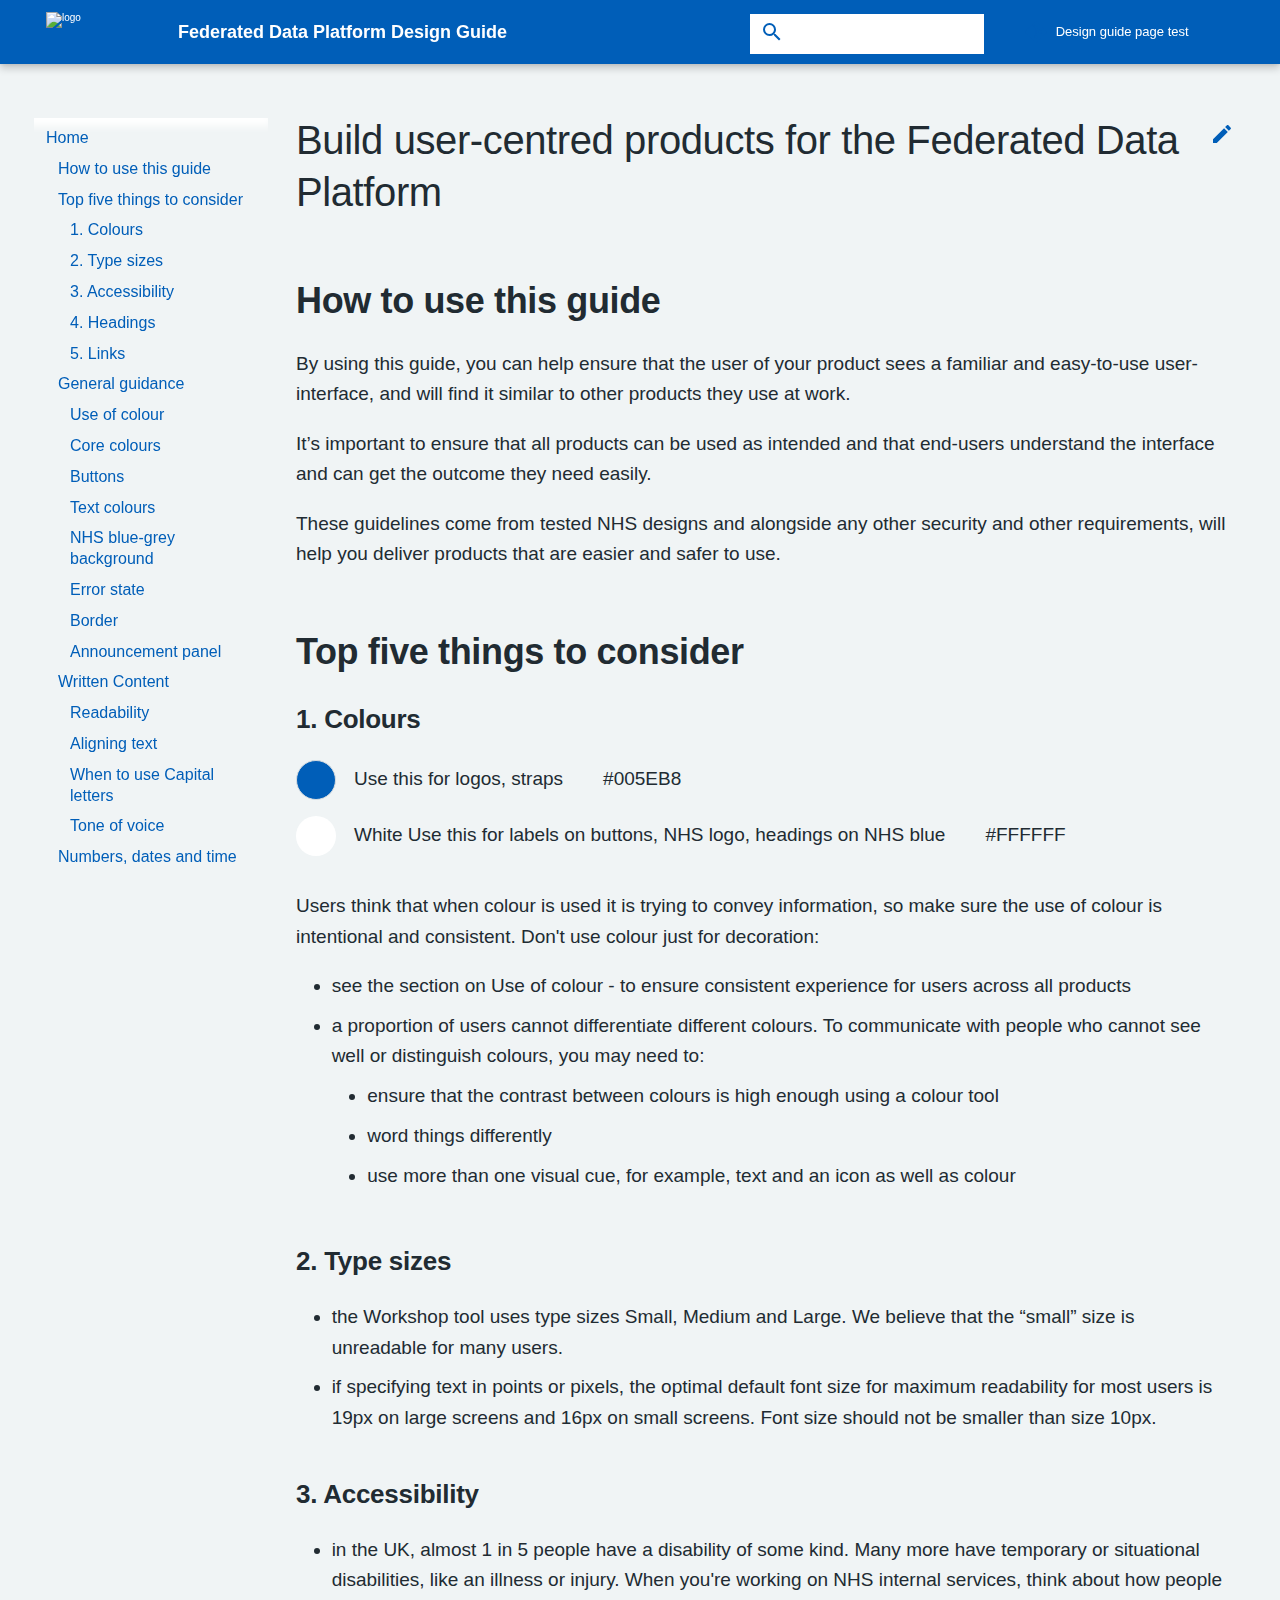
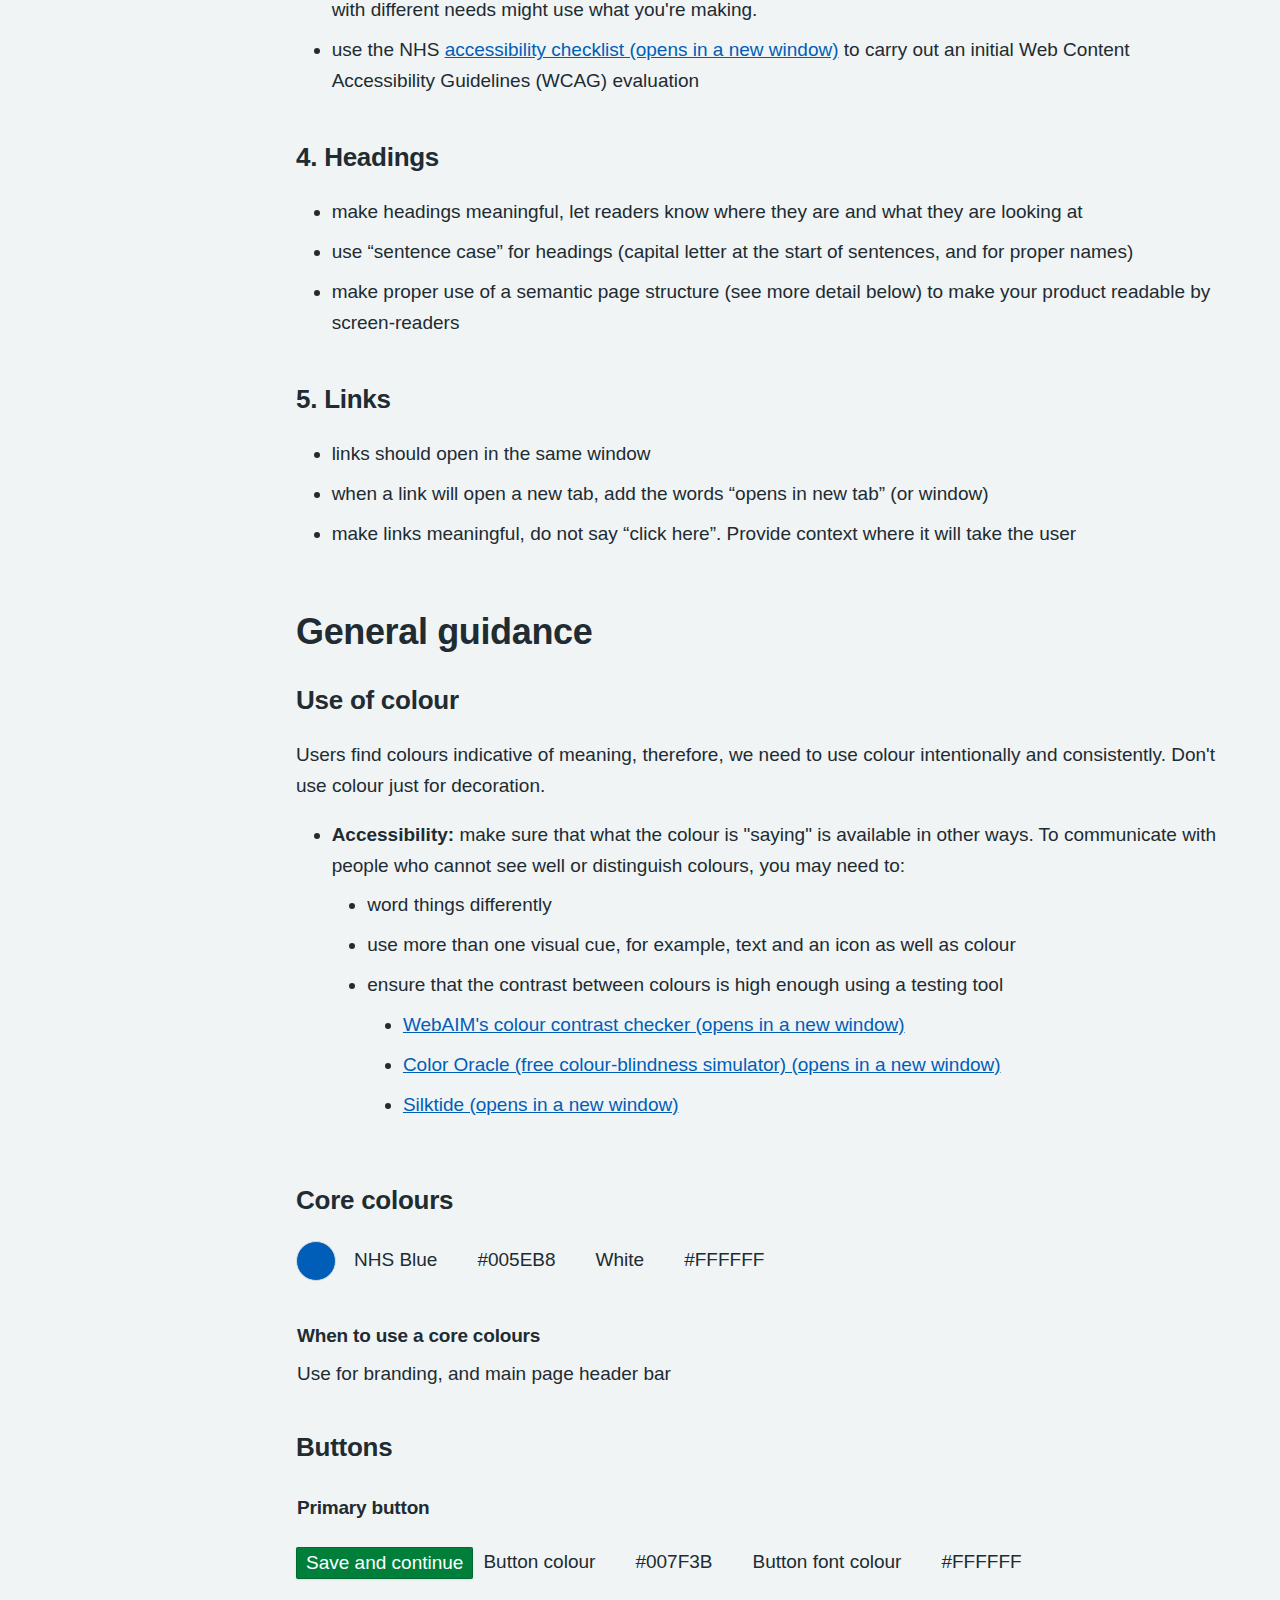
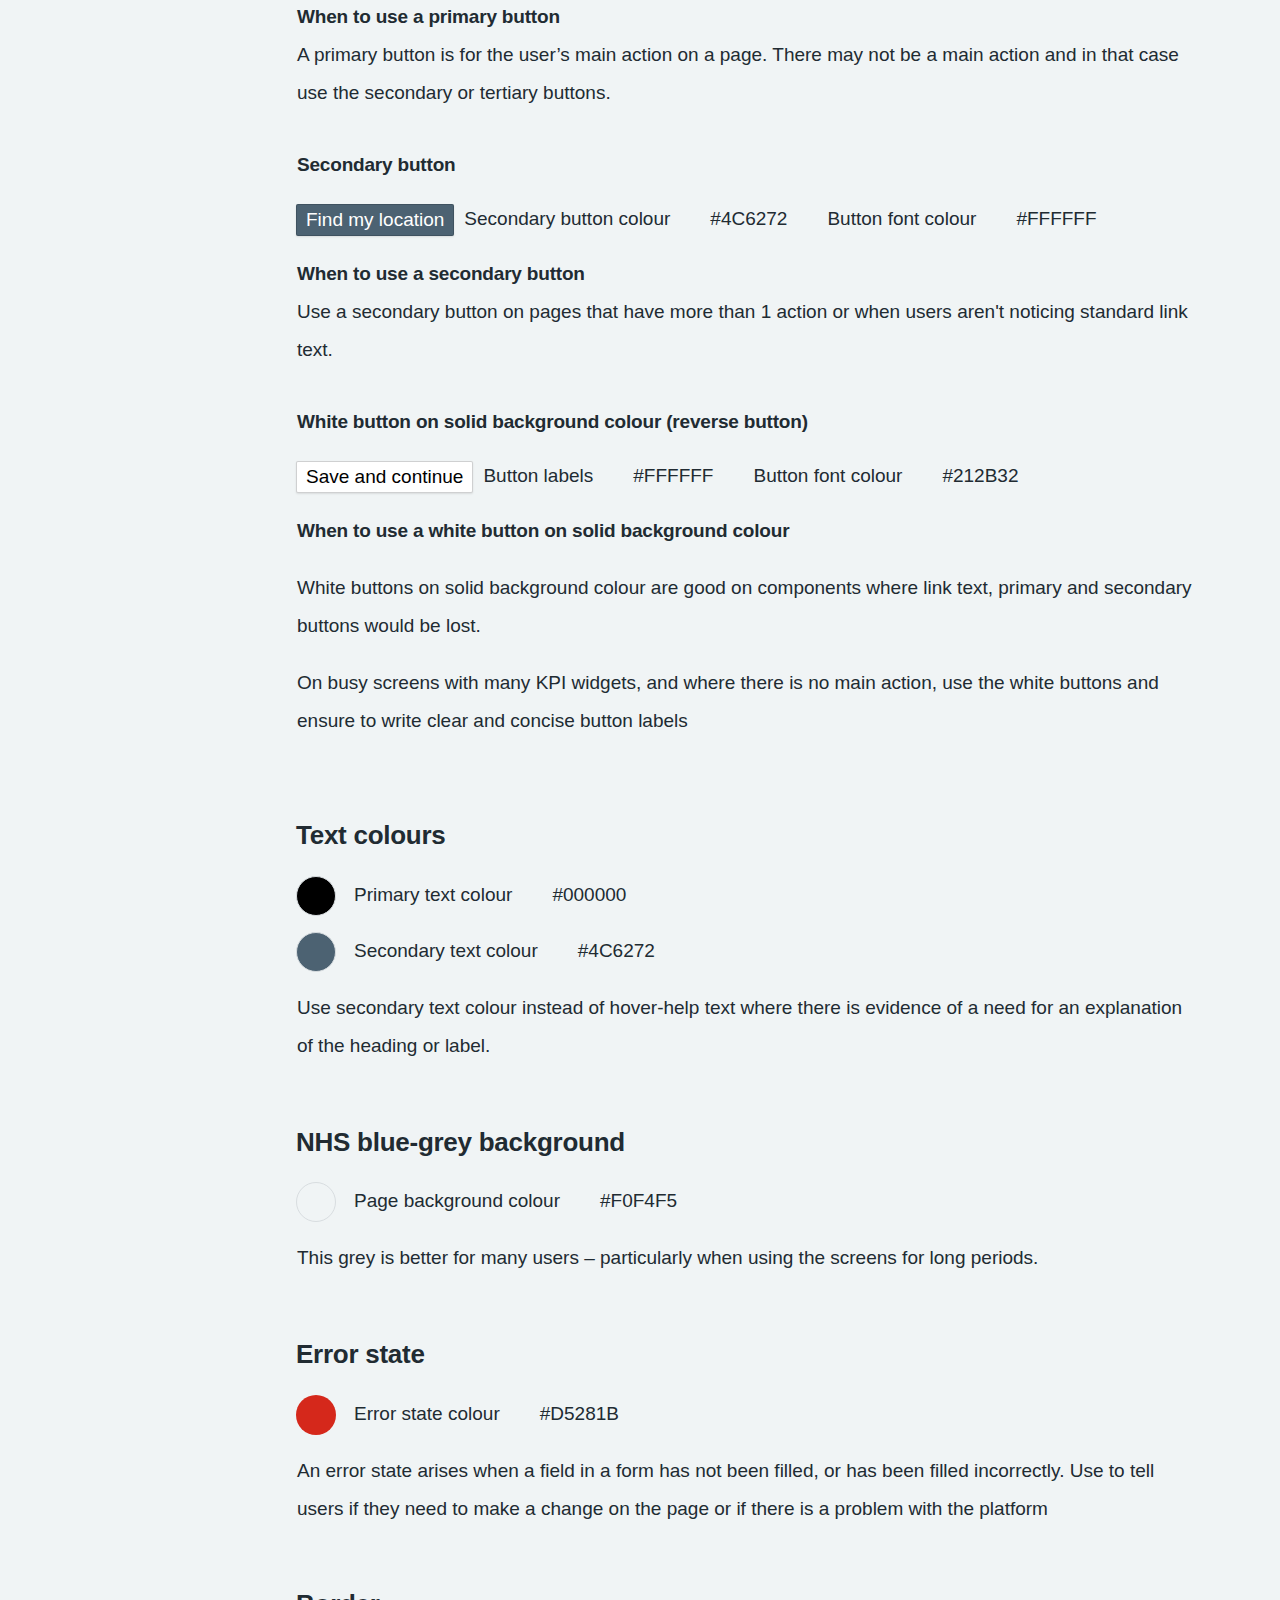
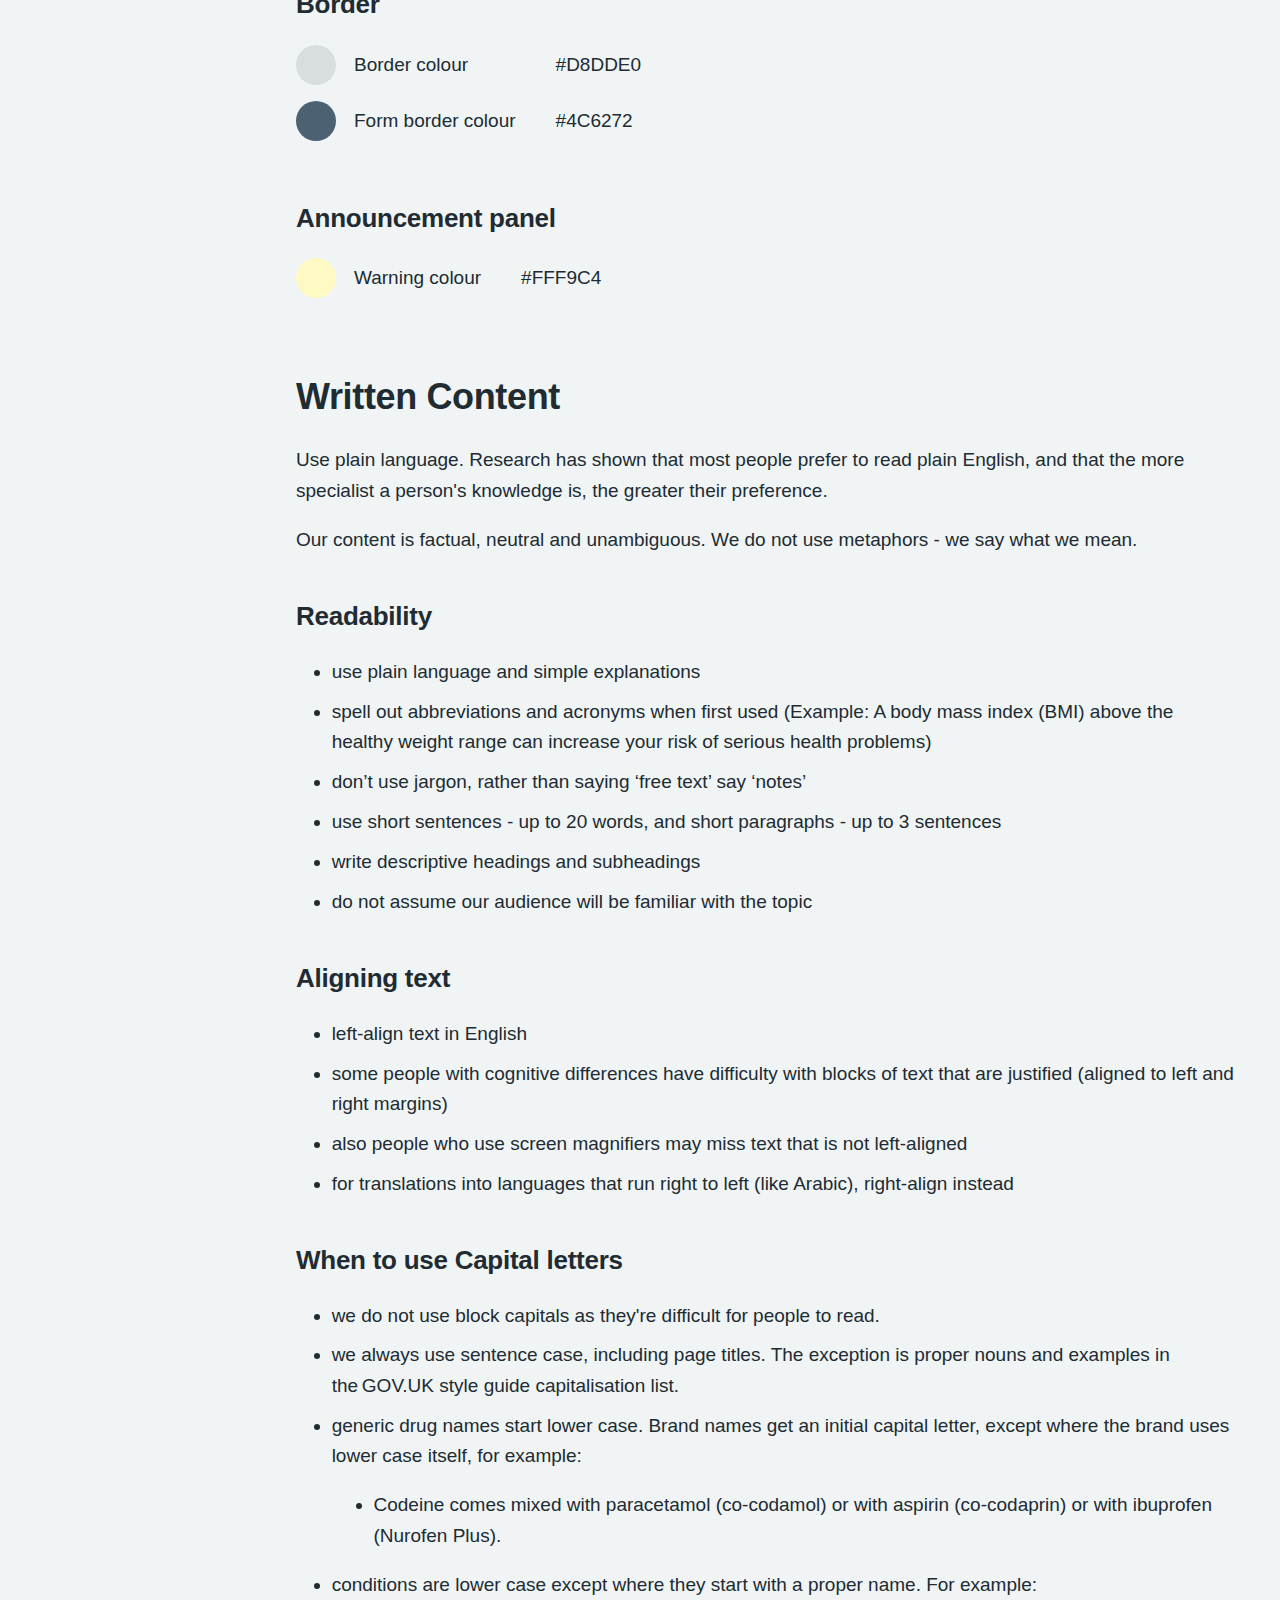
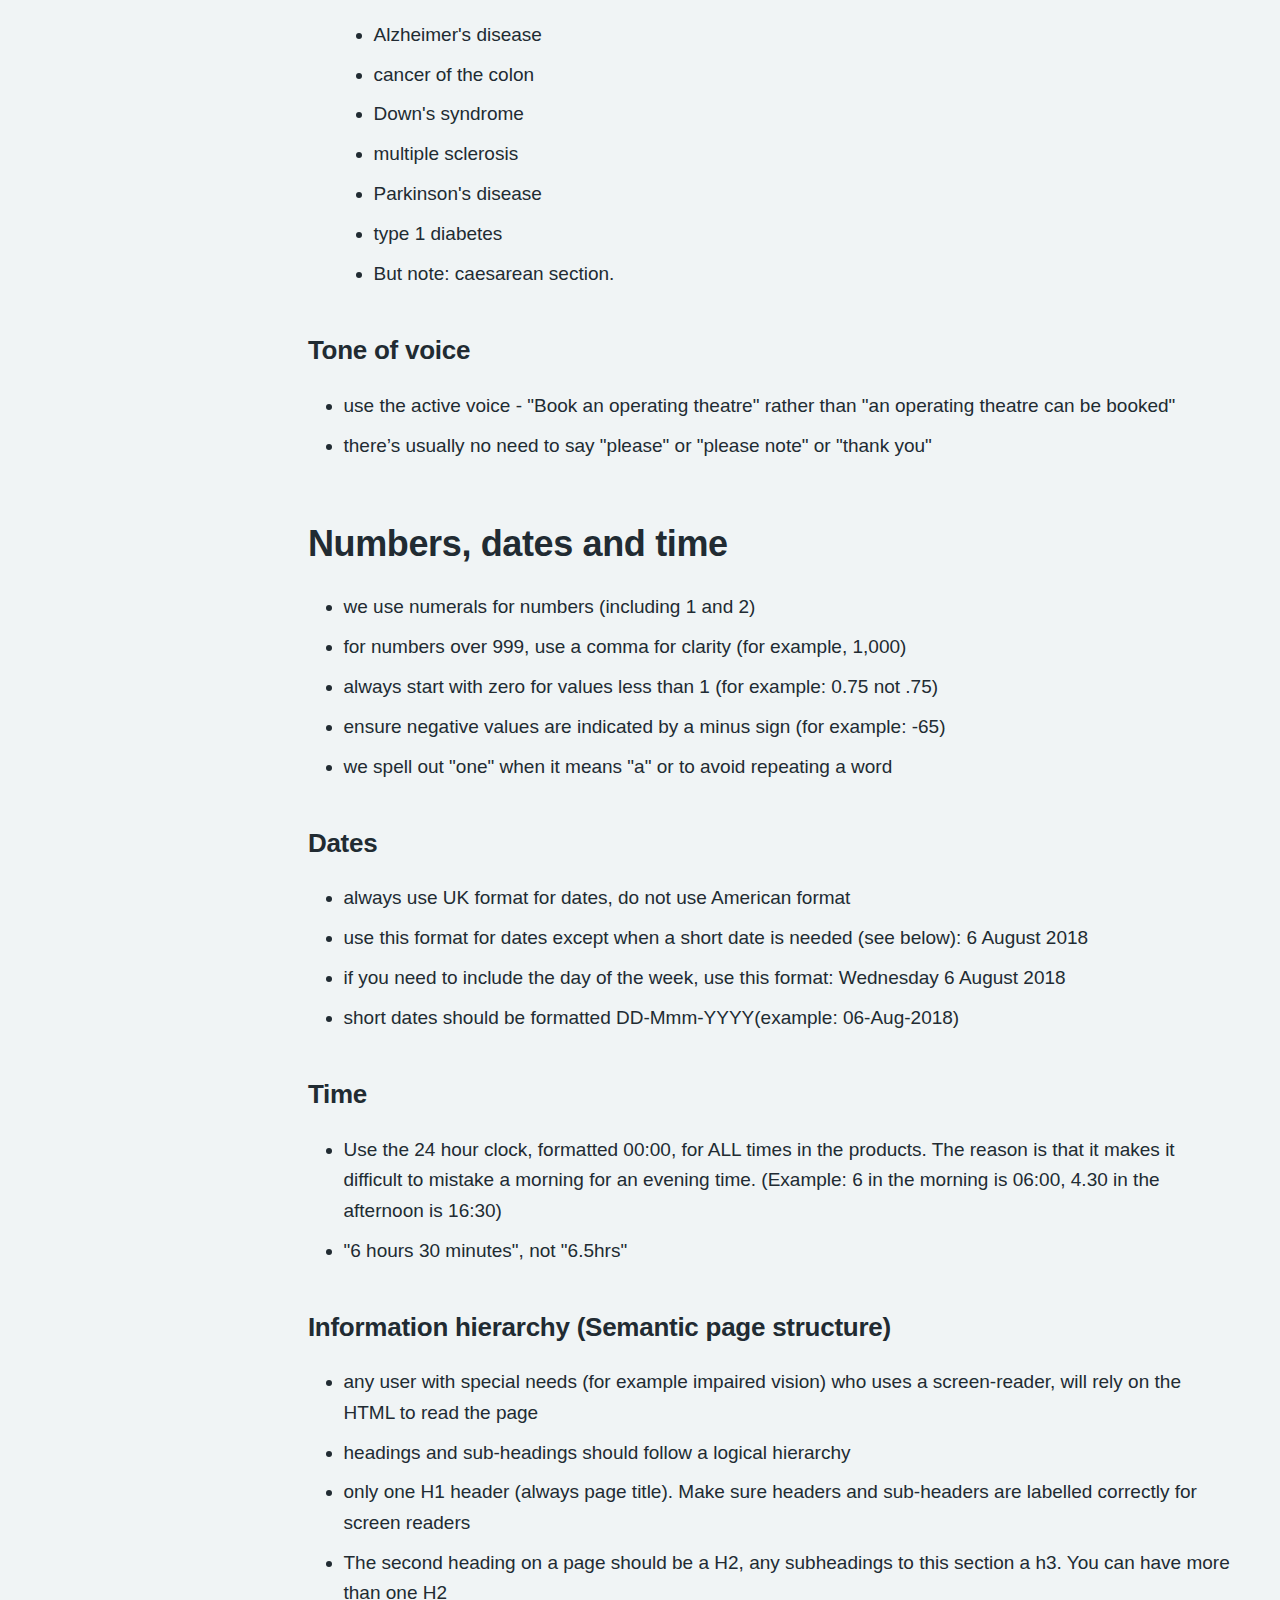
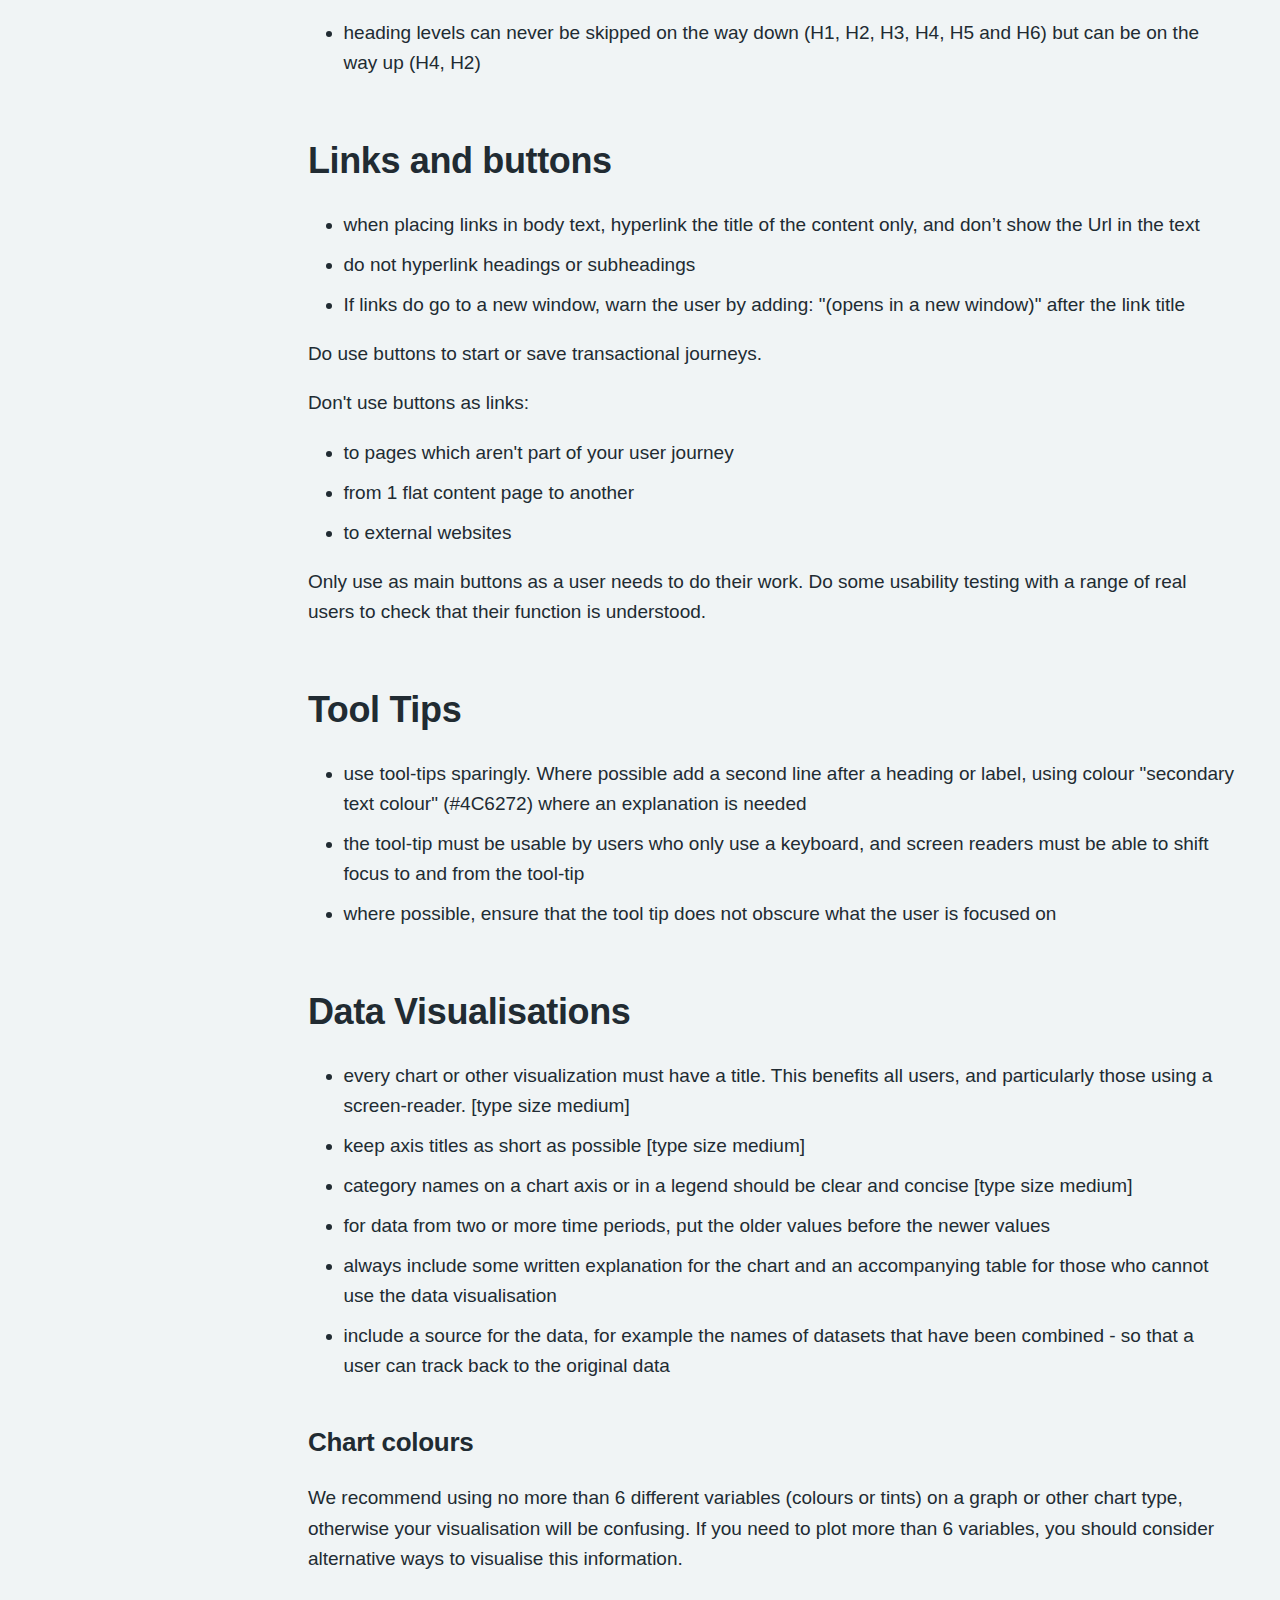
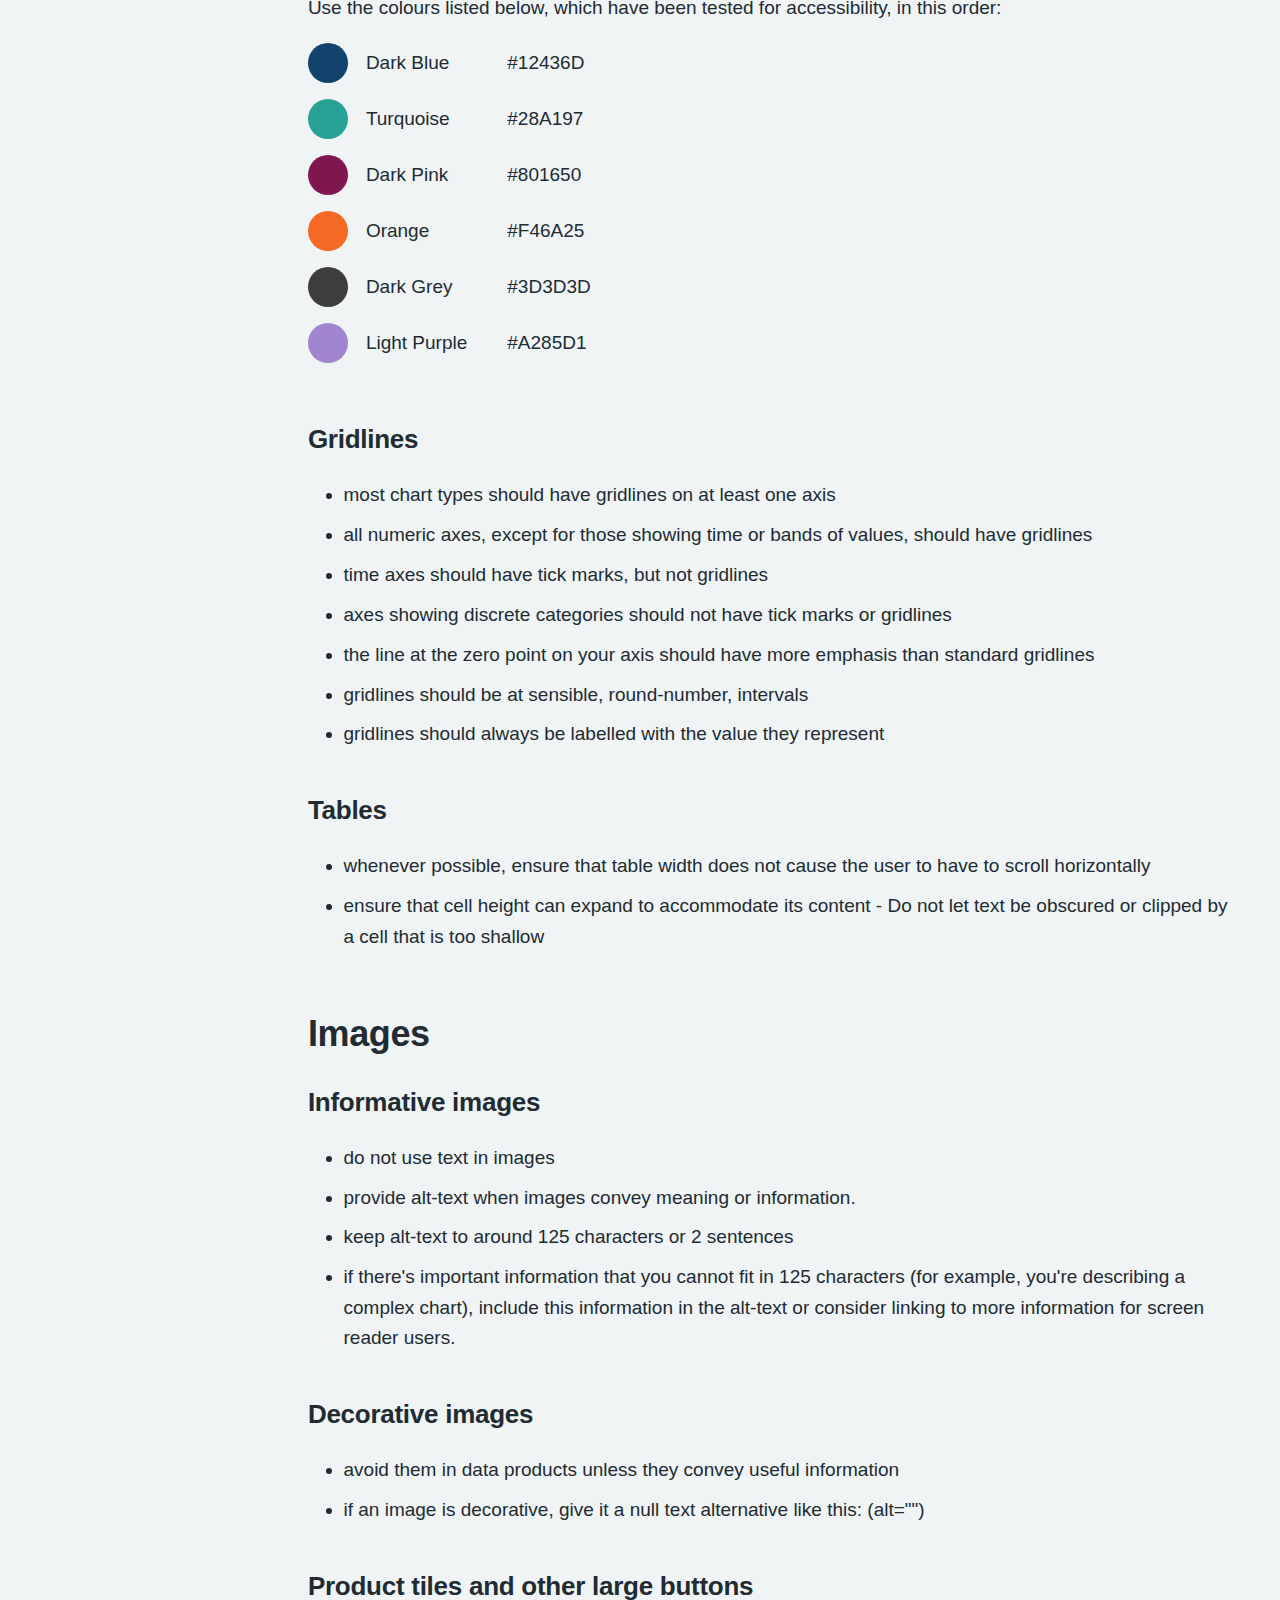
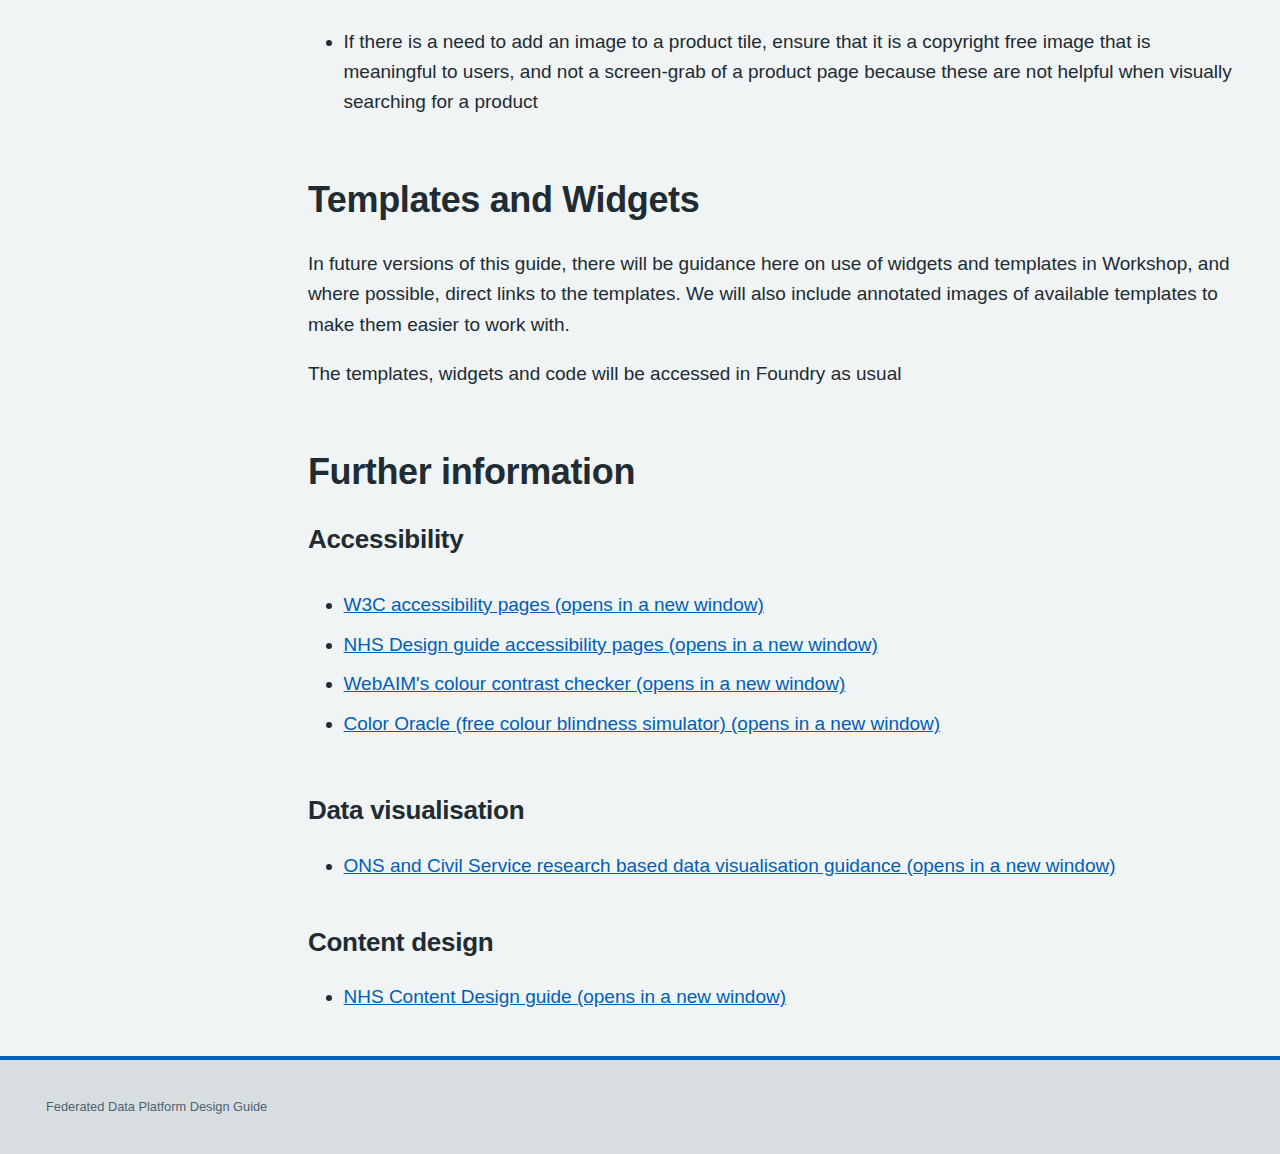
==== commit cd6d0f3e: "Update index.html" ====
--- a/docs/index.html
+++ b/docs/index.html
@@ -1306,8 +1306,8 @@
   <li>any user with special needs (for example impaired vision) who uses a screen-reader, will rely on the HTML to read the page</li>
   <li>headings and sub-headings should follow a logical hierarchy</li>
   <li>only one H1 header (always page title). Make sure headers and sub-headers are labelled correctly for screen readers</li>
-  <li>The second heading on a page should be a h2, any subheadings to this section a h3. You can have more than one h2</li>
-<li>heading levels can never be skipped on the way down (h1, h2, h3, h4, h5 and h6) but can be on the way up (h4, h2)</li>
+  <li>The second heading on a page should be a H2, any subheadings to this section a h3. You can have more than one H2</li>
+<li>heading levels can never be skipped on the way down (H1, H2, H3, H4, H5 and H6) but can be on the way up (H4, H2)</li>
 
 </ul>
 
